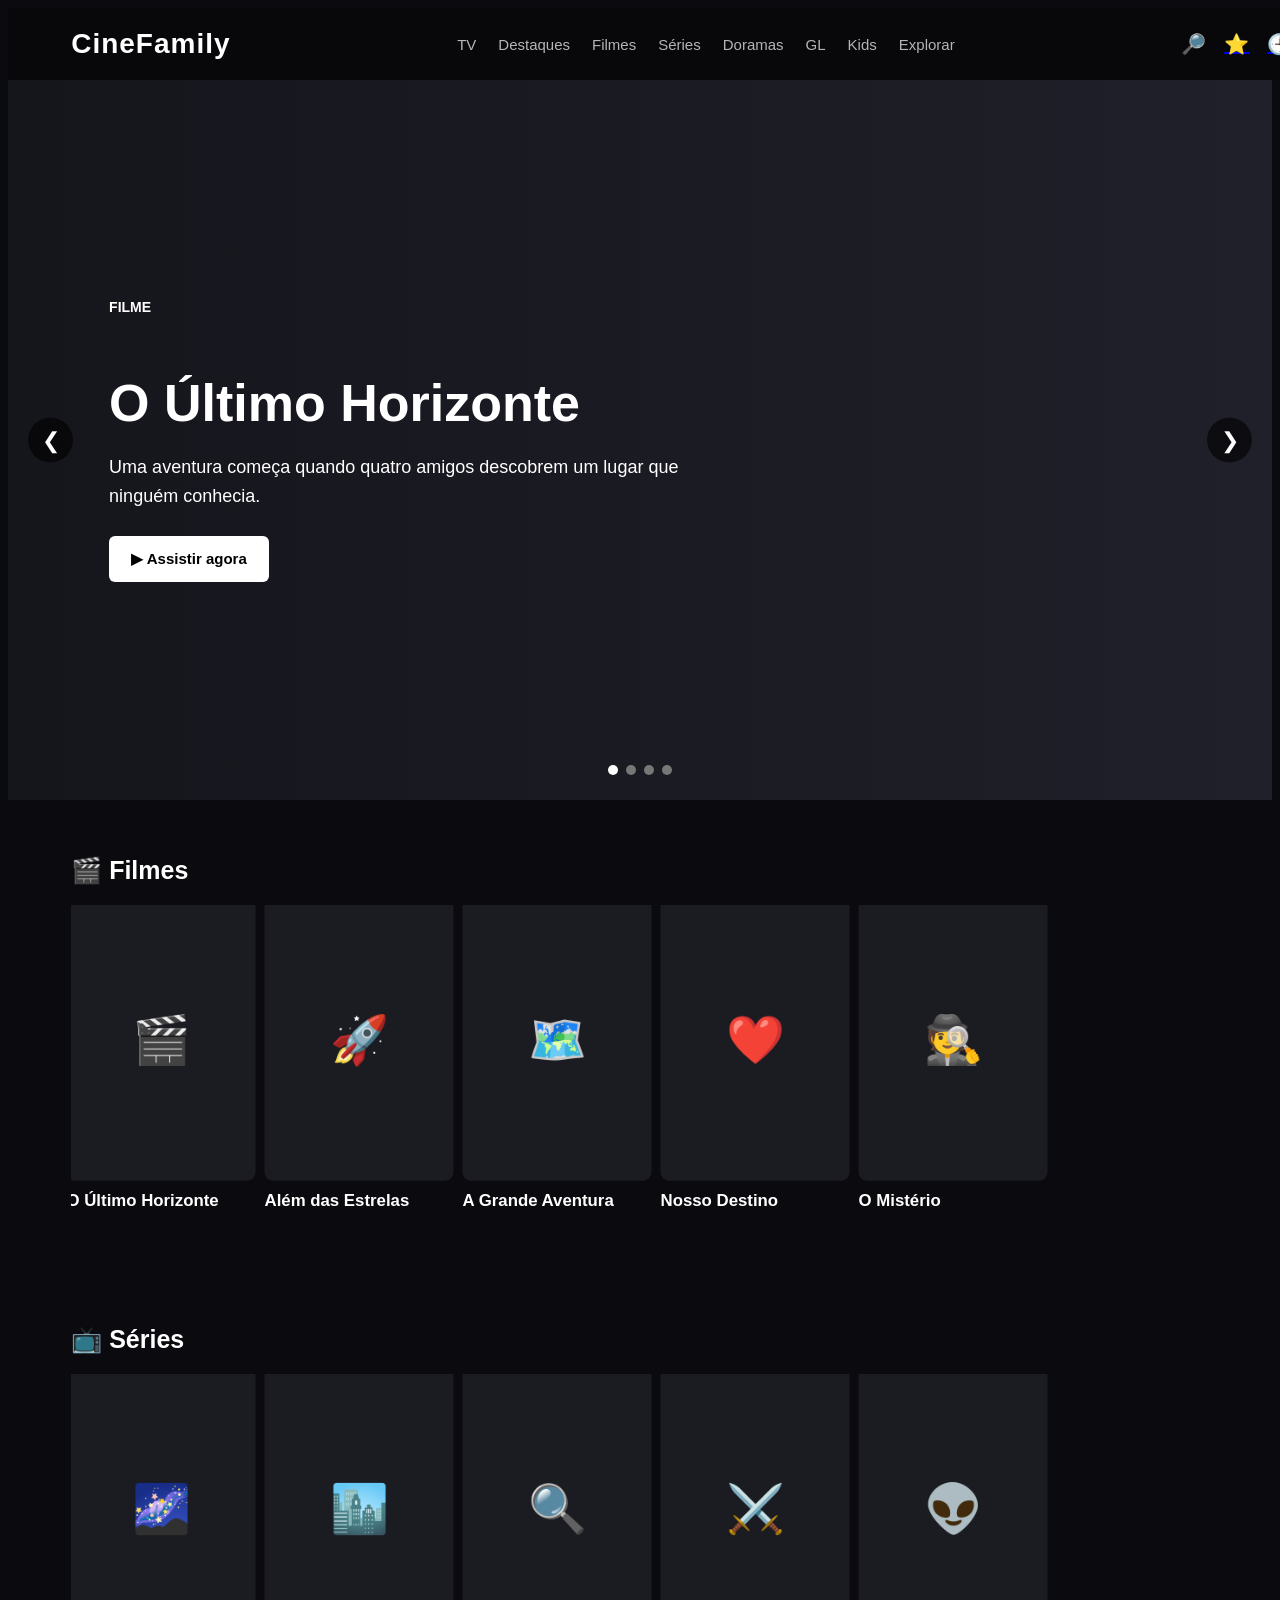
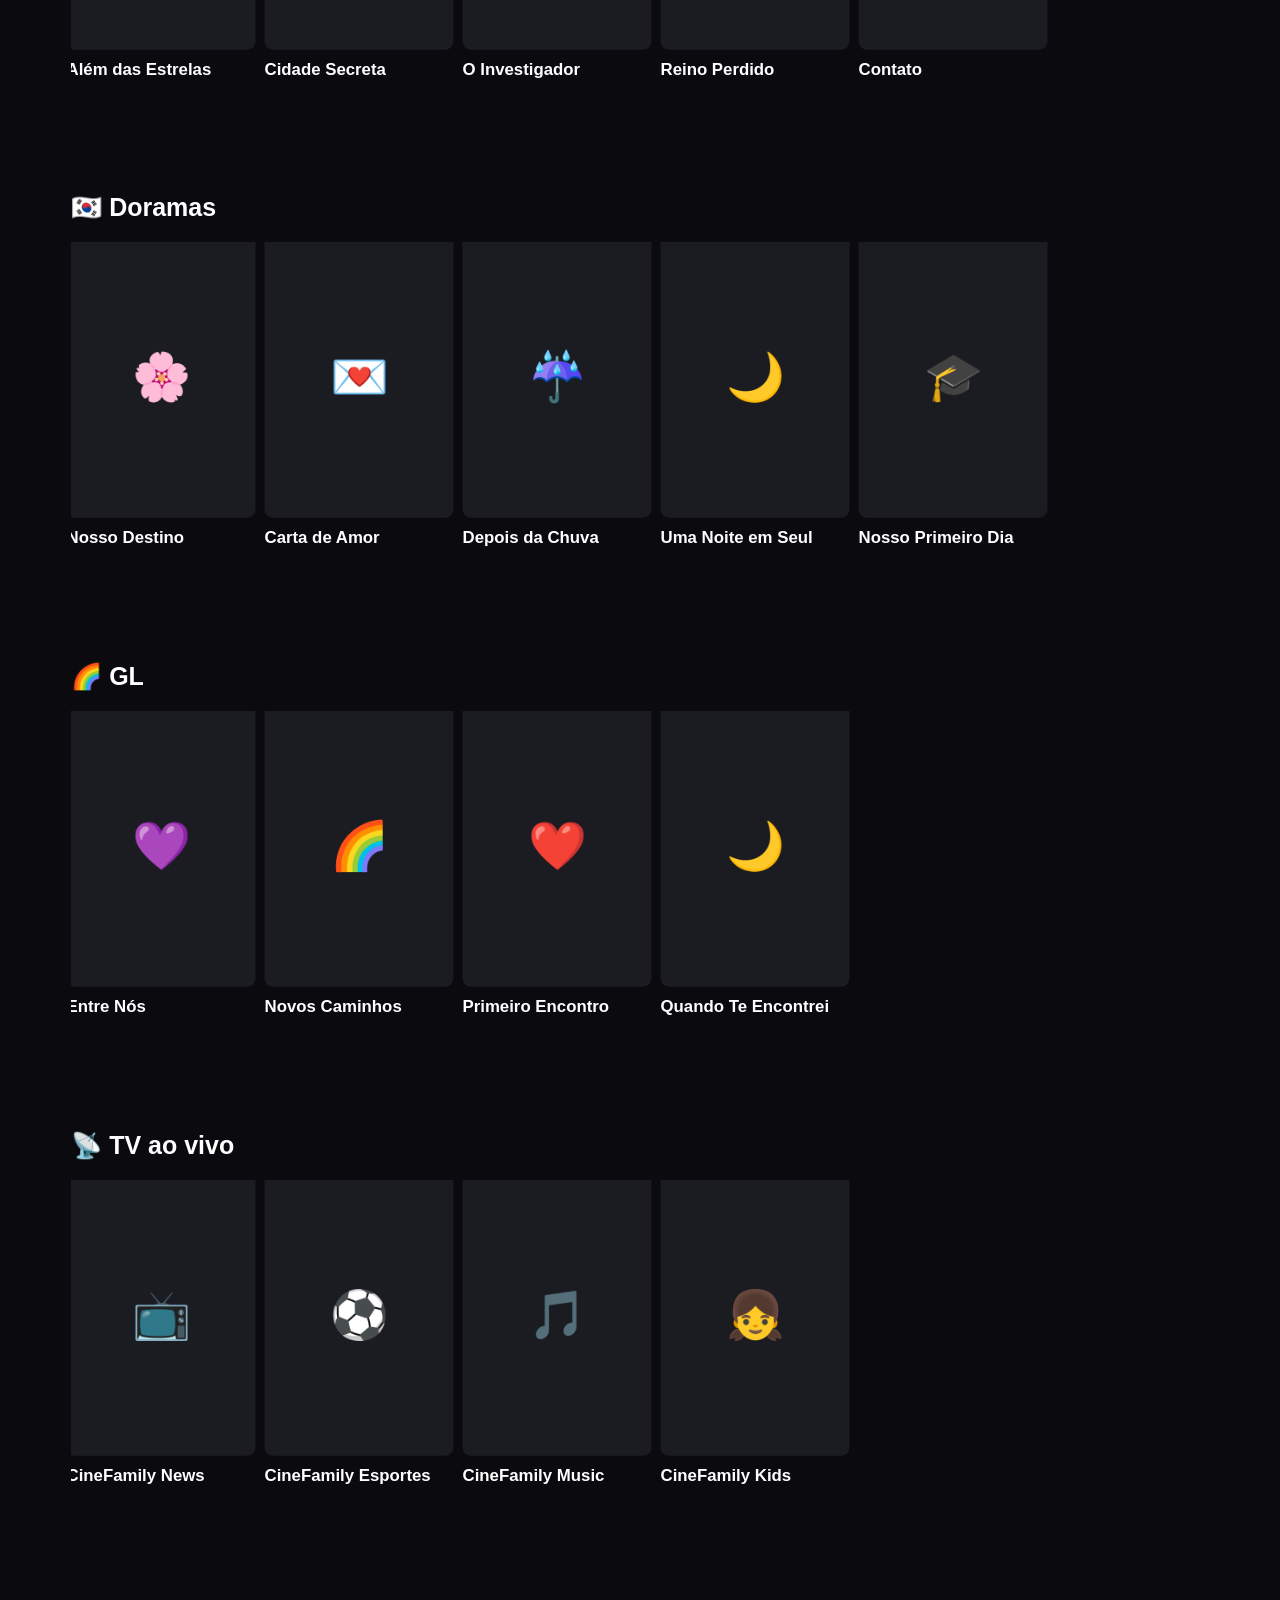
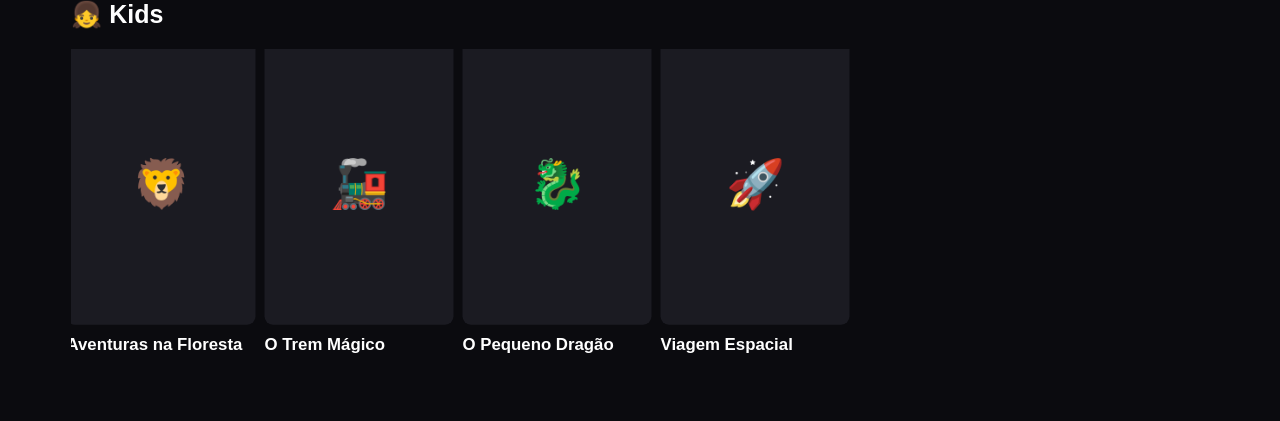
==== index.html @ 8b3c332b "Update index.html" ====
<!DOCTYPE html>
<html lang="pt-BR">

<head>
    <meta charset="UTF-8">
    <meta name="viewport" content="width=device-width, initial-scale=1.0">

    <title>CineFamily</title>

    <link rel="stylesheet" href="style.css">
</head>

<body>

    <!-- TOPO -->
    <header>

        <div class="logo">
            CineFamily
        </div>

        <nav>
            <a href="#">TV</a>
            <a href="#">Destaques</a>
            <a href="#">Filmes</a>
            <a href="#">Séries</a>
            <a href="#">Doramas</a>
            <a href="#">GL</a>
            <a href="#">Kids</a>
            <a href="#">Explorar</a>
        </nav>

       <div class="acoes">
    <span>🔎</span>

    <a href="favoritos.html" title="Meus favoritos">
        ⭐
    </a>

    <a href="historico.html" title="Meu histórico">
        🕘
    </a>

    <span>👤</span>
</div>

    </header>


    <!-- CARROSSEL -->
    <main>

        <section class="carrossel">

            <div class="slide ativo">
                <div class="conteudo-slide">
                    <span class="categoria">FILME</span>

                    <h1>O Último Horizonte</h1>

                    <p>
                        Uma aventura começa quando quatro amigos
                        descobrem um lugar que ninguém conhecia.
                    </p>

                    <button>▶ Assistir agora</button>
                </div>
            </div>


            <div class="slide">
                <div class="conteudo-slide">
                    <span class="categoria">SÉRIE</span>

                    <h1>Além das Estrelas</h1>

                    <p>
                        Uma equipe embarca em uma missão que pode
                        mudar o futuro da humanidade.
                    </p>

                    <button>▶ Assistir agora</button>
                </div>
            </div>


            <div class="slide">
                <div class="conteudo-slide">
                    <span class="categoria">DORAMA</span>

                    <h1>Nosso Destino</h1>

                    <p>
                        Duas pessoas descobrem que suas histórias
                        podem estar ligadas de uma forma inesperada.
                    </p>

                    <button>▶ Assistir agora</button>
                </div>
            </div>


            <div class="slide">
                <div class="conteudo-slide">
                    <span class="categoria">GL</span>

                    <h1>Entre Nós</h1>

                    <p>
                        Uma história sobre encontros, escolhas
                        e sentimentos inesperados.
                    </p>

                    <button>▶ Assistir agora</button>
                </div>
            </div>


            <!-- BOTÕES DO CARROSSEL -->

            <button class="anterior" onclick="slideAnterior()">❮</button>

            <button class="proximo" onclick="proximoSlide()">❯</button>


            <!-- INDICADORES -->

            <div class="indicadores">

                <span class="indicador ativo" onclick="irParaSlide(0)"></span>

                <span class="indicador" onclick="irParaSlide(1)"></span>

                <span class="indicador" onclick="irParaSlide(2)"></span>

                <span class="indicador" onclick="irParaSlide(3)"></span>

            </div>

        </section>


        <!-- FILMES -->

        <section class="categoria-secao">

            <h2>🎬 Filmes</h2>

            <div class="cards">

                <div class="card">
                    <div class="imagem-card">🎬</div>
                    <h3>O Último Horizonte</h3>
                </div>

                <div class="card">
                    <div class="imagem-card">🚀</div>
                    <h3>Além das Estrelas</h3>
                </div>

                <div class="card">
                    <div class="imagem-card">🗺️</div>
                    <h3>A Grande Aventura</h3>
                </div>

                <div class="card">
                    <div class="imagem-card">❤️</div>
                    <h3>Nosso Destino</h3>
                </div>

                <div class="card">
                    <div class="imagem-card">🕵️</div>
                    <h3>O Mistério</h3>
                </div>

            </div>

        </section>


        <!-- SÉRIES -->

        <section class="categoria-secao">

            <h2>📺 Séries</h2>

            <div class="cards">

                <div class="card">
                    <div class="imagem-card">🌌</div>
                    <h3>Além das Estrelas</h3>
                </div>

                <div class="card">
                    <div class="imagem-card">🏙️</div>
                    <h3>Cidade Secreta</h3>
                </div>

                <div class="card">
                    <div class="imagem-card">🔍</div>
                    <h3>O Investigador</h3>
                </div>

                <div class="card">
                    <div class="imagem-card">⚔️</div>
                    <h3>Reino Perdido</h3>
                </div>

                <div class="card">
                    <div class="imagem-card">👽</div>
                    <h3>Contato</h3>
                </div>

            </div>

        </section>


        <!-- DORAMAS -->

        <section class="categoria-secao">

            <h2>🇰🇷 Doramas</h2>

            <div class="cards">

                <div class="card">
                    <div class="imagem-card">🌸</div>
                    <h3>Nosso Destino</h3>
                </div>

                <div class="card">
                    <div class="imagem-card">💌</div>
                    <h3>Carta de Amor</h3>
                </div>

                <div class="card">
                    <div class="imagem-card">☔</div>
                    <h3>Depois da Chuva</h3>
                </div>

                <div class="card">
                    <div class="imagem-card">🌙</div>
                    <h3>Uma Noite em Seul</h3>
                </div>

                <div class="card">
                    <div class="imagem-card">🎓</div>
                    <h3>Nosso Primeiro Dia</h3>
                </div>

            </div>

        </section>


        <!-- GL -->

        <section class="categoria-secao">

            <h2>🌈 GL</h2>

            <div class="cards">

                <div class="card">
                    <div class="imagem-card">💜</div>
                    <h3>Entre Nós</h3>
                </div>

                <div class="card">
                    <div class="imagem-card">🌈</div>
                    <h3>Novos Caminhos</h3>
                </div>

                <div class="card">
                    <div class="imagem-card">❤️</div>
                    <h3>Primeiro Encontro</h3>
                </div>

                <div class="card">
                    <div class="imagem-card">🌙</div>
                    <h3>Quando Te Encontrei</h3>
                </div>

            </div>

        </section>


        <!-- TV -->

        <section class="categoria-secao">

            <h2>📡 TV ao vivo</h2>

            <div class="cards">

                <div class="card tv">
                    <div class="imagem-card">📺</div>
                    <h3>CineFamily News</h3>
                </div>

                <div class="card tv">
                    <div class="imagem-card">⚽</div>
                    <h3>CineFamily Esportes</h3>
                </div>

                <div class="card tv">
                    <div class="imagem-card">🎵</div>
                    <h3>CineFamily Music</h3>
                </div>

                <div class="card tv">
                    <div class="imagem-card">👧</div>
                    <h3>CineFamily Kids</h3>
                </div>

            </div>

        </section>


        <!-- KIDS -->

        <section class="categoria-secao">

            <h2>👧 Kids</h2>

            <div class="cards">

                <div class="card">
                    <div class="imagem-card">🦁</div>
                    <h3>Aventuras na Floresta</h3>
                </div>

                <div class="card">
                    <div class="imagem-card">🚂</div>
                    <h3>O Trem Mágico</h3>
                </div>

                <div class="card">
                    <div class="imagem-card">🐉</div>
                    <h3>O Pequeno Dragão</h3>
                </div>

                <div class="card">
                    <div class="imagem-card">🚀</div>
                    <h3>Viagem Espacial</h3>
                </div>

            </div>

        </section>

    </main>


    <!-- JAVASCRIPT -->

    <script src="script.js"></script>

</body>

</html>
---- style.css ----
{
box-sizing: border-box;
margin: 0;
padding: 0;
}

body {
background: #0b0b0f;
color: white;
font-family: Arial, sans-serif;
}

/* =========================
TOPO
========================= */

header {
width: 100%;
padding: 20px 5%;
display: flex;
align-items: center;
justify-content: space-between;
background: #08080b;
position: sticky;
top: 0;
z-index: 100;
}

.logo {
font-size: 28px;
font-weight: bold;
letter-spacing: 1px;
}

nav {
display: flex;
gap: 22px;
}

nav a {
color: white;
text-decoration: none;
font-size: 15px;
}

nav a {
opacity: 0.7;
}

.acoes {
display: flex;
gap: 18px;
font-size: 20px;
}

/* =========================
CARROSSEL
========================= */

.carrossel {
position: relative;
min-height: 520px;
overflow: hidden;
}

.slide {
display: none;
min-height: 520px;
padding: 100px 8%;
align-items: center;
background: linear-gradient(90deg, #15151c, #20202a);
}

.slide.ativo {
display: flex;
}

.conteudo-slide {
max-width: 600px;
}

.categoria {
display: inline-block;
font-size: 14px;
font-weight: bold;
margin-bottom: 15px;
}

.conteudo-slide h1 {
font-size: 52px;
margin-bottom: 20px;
}

.conteudo-slide p {
font-size: 18px;
line-height: 1.6;
margin-bottom: 25px;
}

button {
border: none;
cursor: pointer;
}

.conteudo-slide button,
.assistir {
padding: 14px 22px;
border-radius: 6px;
background: white;
color: black;
font-weight: bold;
font-size: 15px;
}

.anterior,
.proximo {
position: absolute;
top: 50%;
transform: translateY(-50%);
background: rgba(0,0,0,.6);
color: white;
width: 45px;
height: 45px;
border-radius: 50%;
font-size: 22px;
z-index: 5;
}

.anterior {
left: 20px;
}

.proximo {
right: 20px;
}

.indicadores {
position: absolute;
bottom: 25px;
left: 50%;
transform: translateX(-50%);
display: flex;
gap: 8px;
}

.indicador {
width: 10px;
height: 10px;
border-radius: 50%;
background: #777;
cursor: pointer;
}

.indicador.ativo {
background: white;
}

/* =========================
CATEGORIAS
========================= */

.categoria-secao {
padding: 35px 5%;
}

.categoria-secao h2 {
margin-bottom: 20px;
font-size: 25px;
}

.cards {
display: flex;
gap: 18px;
overflow-x: auto;
padding-bottom: 15px;
}

.card {
min-width: 180px;
width: 180px;
cursor: pointer;
transition: transform .2s;
}

.card {
transform: scale(1.05);
}

.imagem-card {
width: 100%;
height: 270px;
border-radius: 8px;
overflow: hidden;
background: #1b1b22;
display: flex;
align-items: center;
justify-content: center;
font-size: 45px;
}

.imagem-card img {
width: 100%;
height: 100%;
object-fit: cover;
}

.card h3 {
margin-top: 10px;
font-size: 16px;
}

.card p {
margin-top: 6px;
color: #ccc;
}

/* =========================
TELA DE DETALHES
========================= */

#cinefamily-modal {
position: fixed;
inset: 0;
background: rgba(0,0,0,.85);
z-index: 9999;
display: flex;
align-items: center;
justify-content: center;
padding: 30px;
}

.detalhes-filme {
position: relative;
width: 90%;
max-width: 950px;
max-height: 90vh;
overflow-y: auto;
background: #17171d;
border-radius: 14px;
padding: 35px;
}

.fechar-detalhes {
position: absolute;
right: 20px;
top: 15px;
width: 40px;
height: 40px;
border-radius: 50%;
background: #292930;
color: white;
font-size: 20px;
}

.detalhes-conteudo {
display: flex;
gap: 35px;
align-items: flex-start;
}

.detalhes-poster {
width: 260px;
min-width: 260px;
}

.detalhes-poster img {
width: 100%;
border-radius: 10px;
}

.detalhes-info {
padding-top: 20px;
}

.detalhes-info h1 {
font-size: 38px;
margin: 12px 0;
}

.nota,
.data {
margin: 10px 0;
color: #ddd;
}

.sinopse {
margin-top: 25px;
color: #ccc;
line-height: 1.7;
font-size: 16px;
}

.botoes-detalhes {
display: flex;
gap: 15px;
margin-top: 30px;
}

.favorito {
padding: 14px 22px;
border-radius: 6px;
background: #292930;
color: white;
font-weight: bold;
}

/* =========================
CELULAR
========================= */

@media (max-width: 800px) {

header {
    flex-wrap: wrap;
    gap: 15px;
}

nav {
    order: 3;
    width: 100%;
    overflow-x: auto;
    padding-bottom: 5px;
}

.carrossel,
.slide {
    min-height: 430px;
}

.conteudo-slide h1 {
    font-size: 36px;
}

.detalhes-conteudo {
    flex-direction: column;
}

.detalhes-poster {
    width: 200px;
    min-width: 200px;
}

.detalhes-info h1 {
    font-size: 28px;
}

}
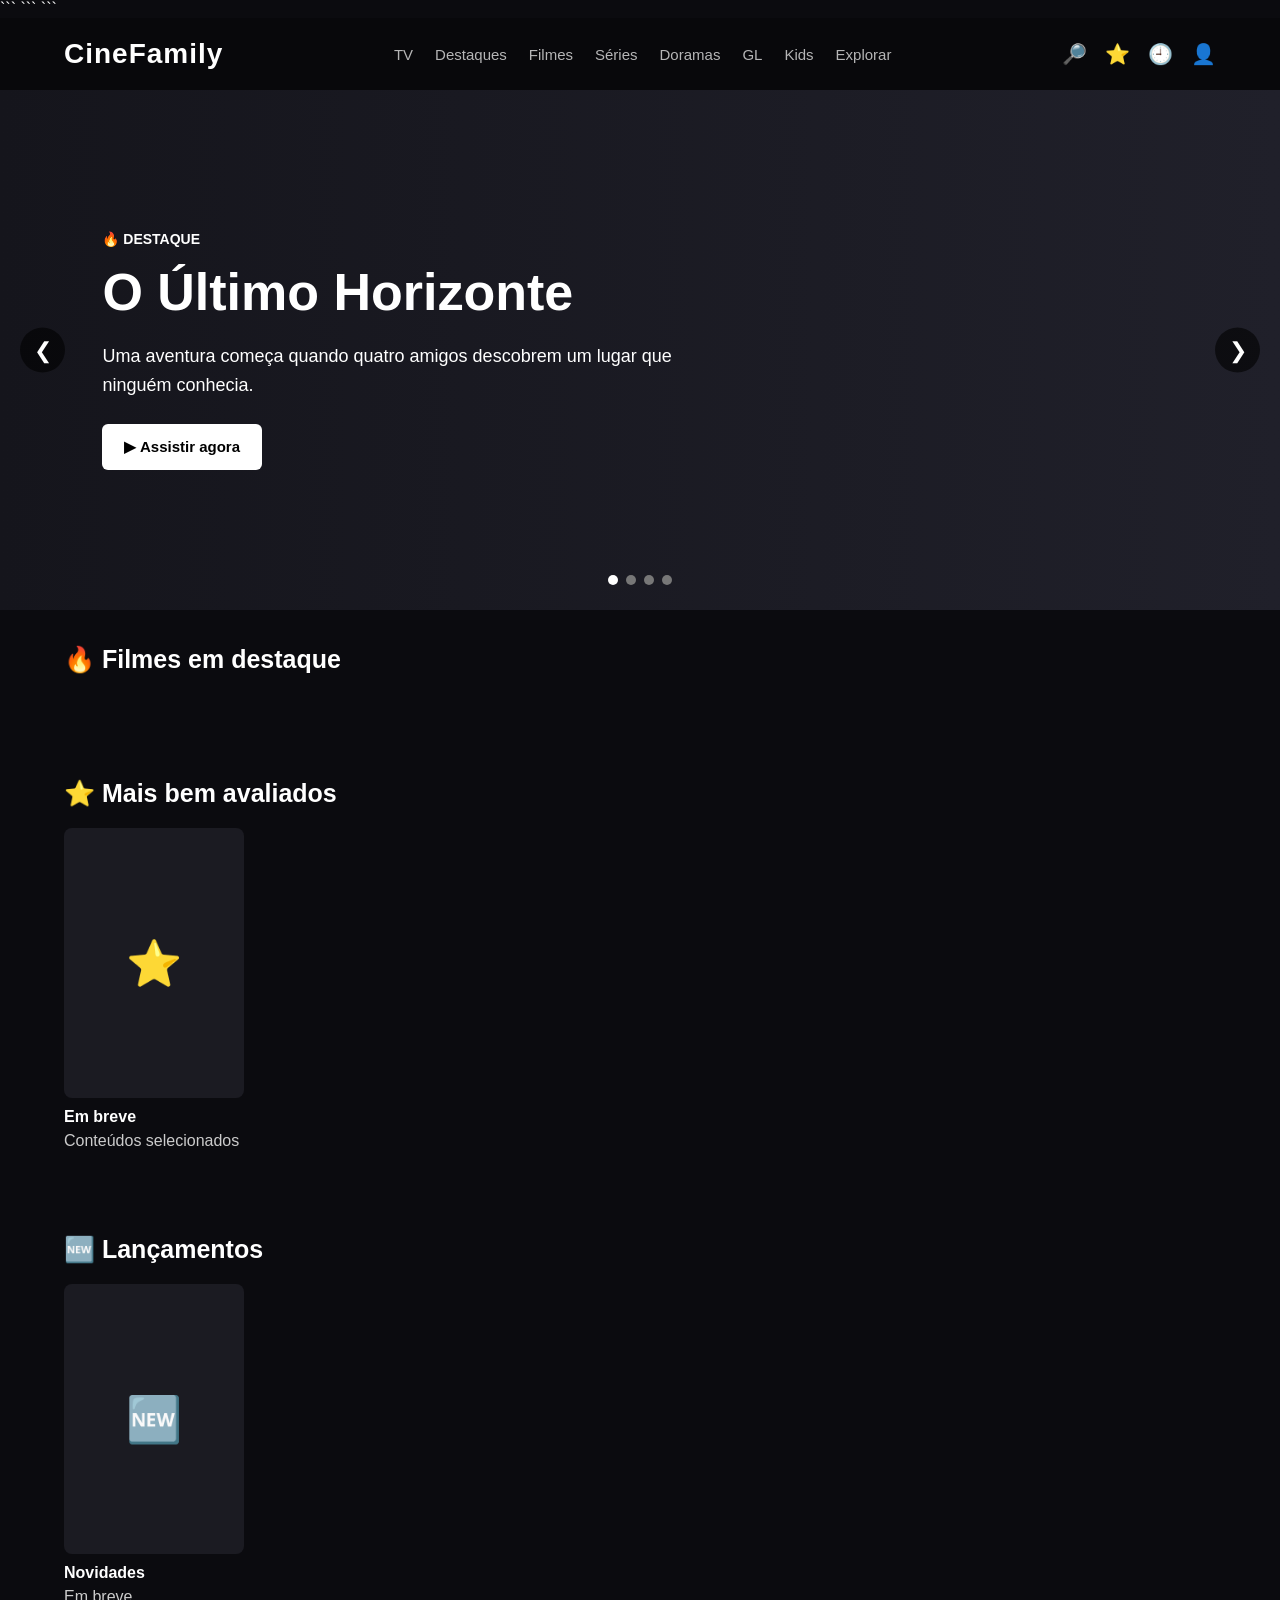
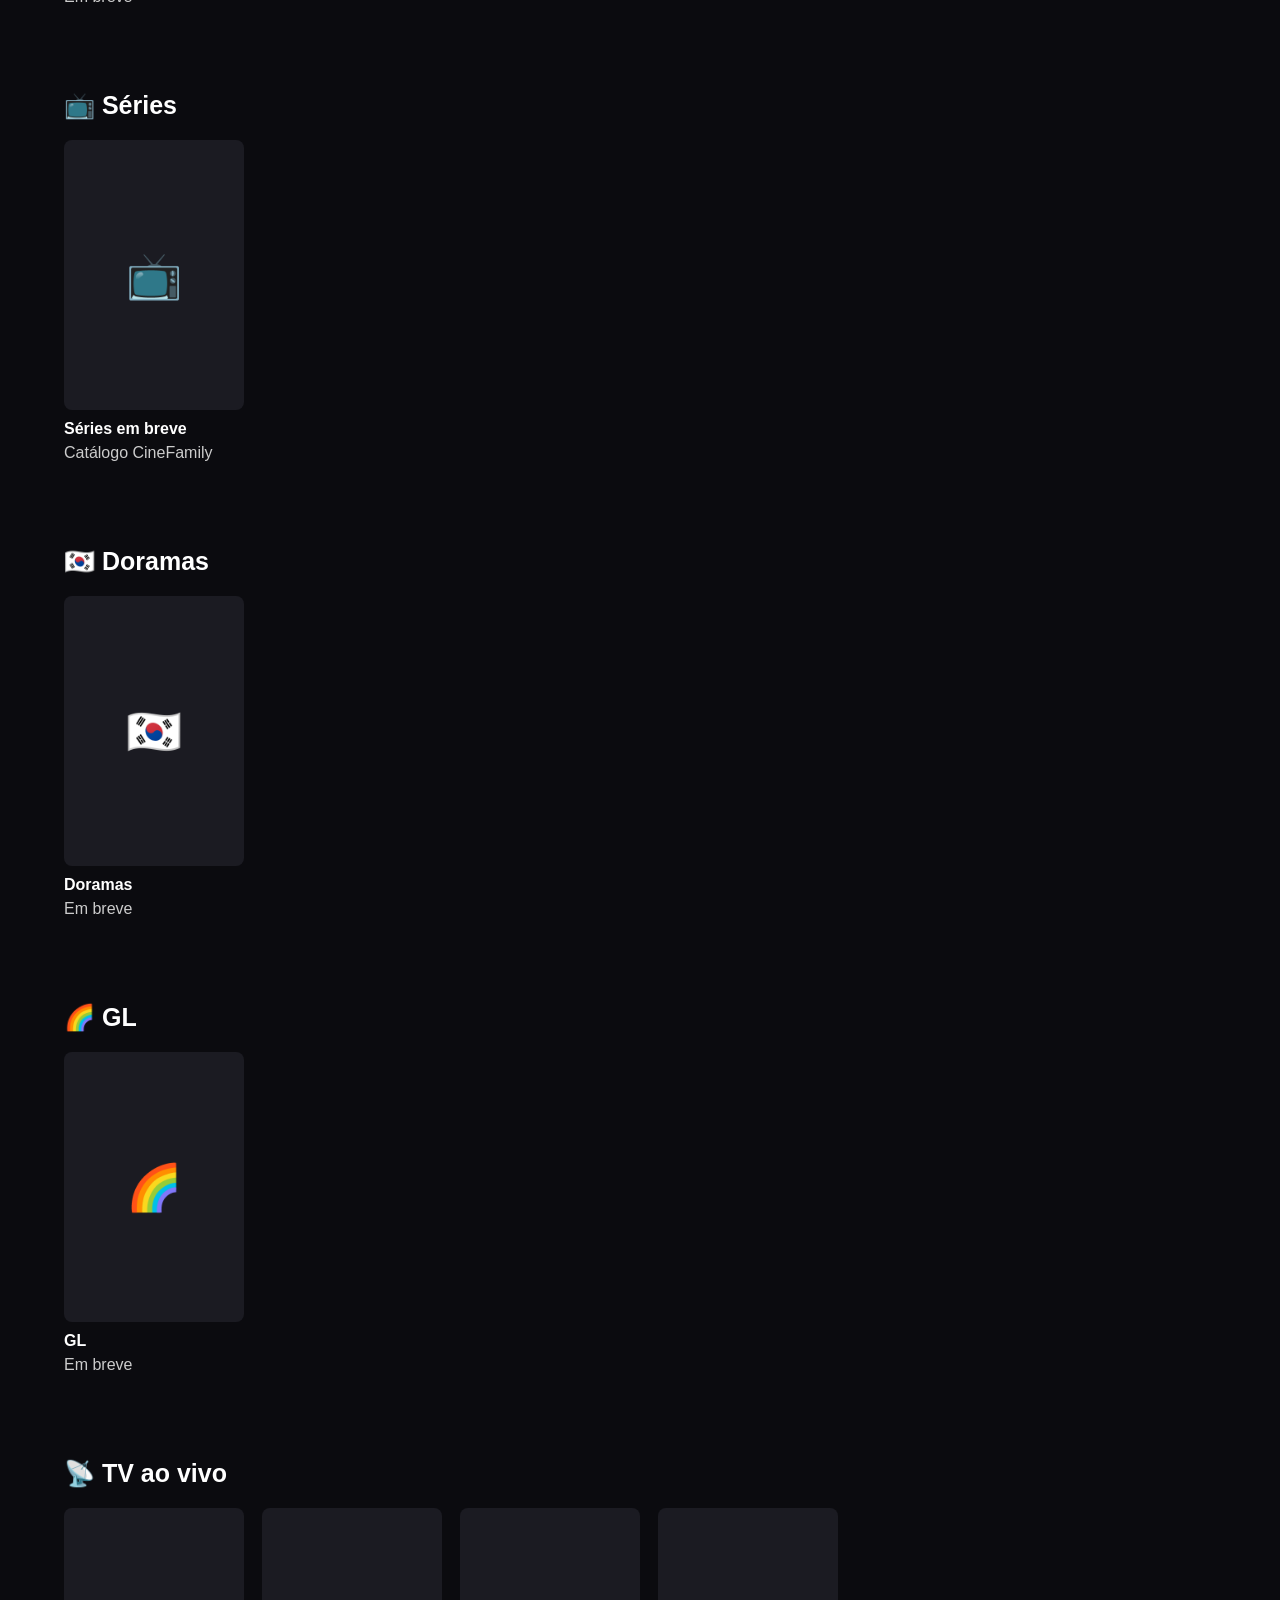
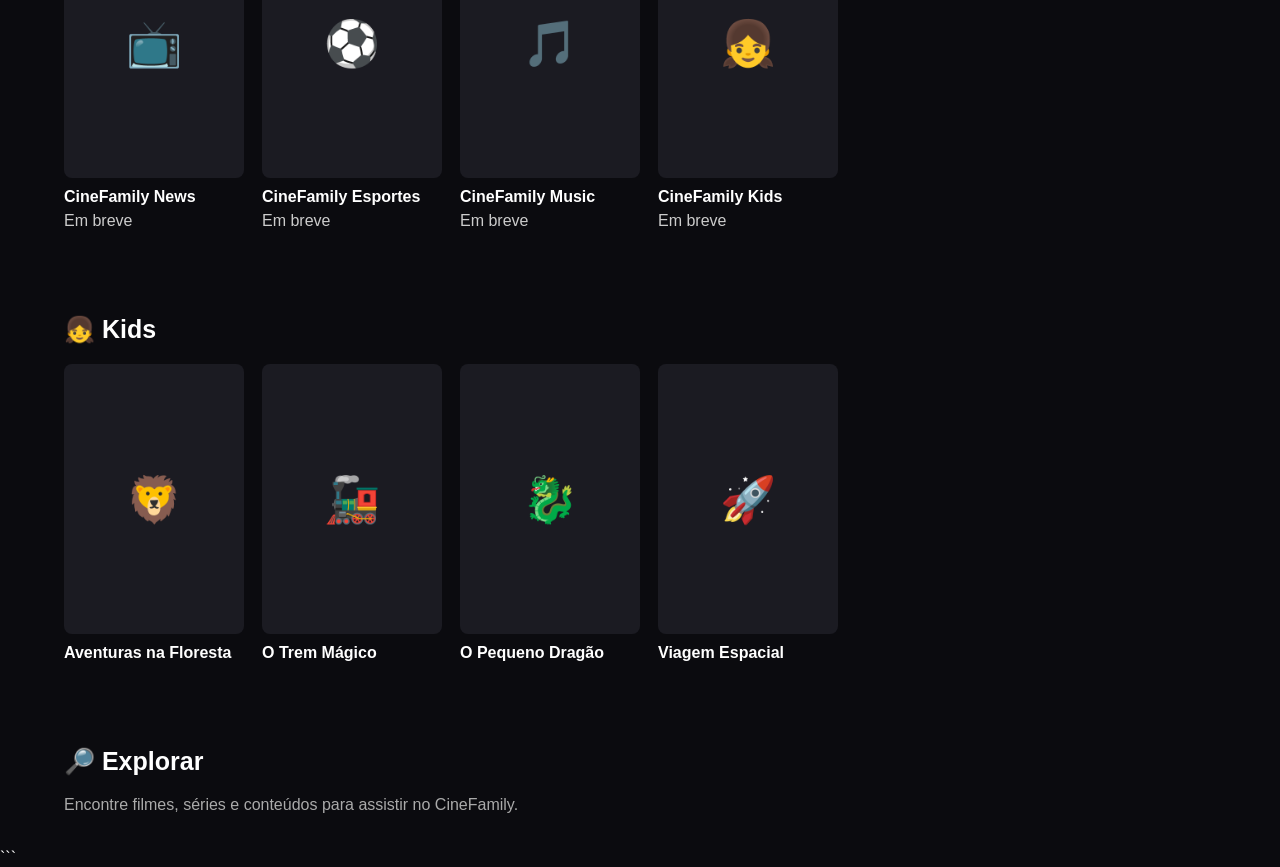
==== commit 79e99993: "Update index.html" ====
--- a/index.html
+++ b/index.html
@@ -1,363 +1,624 @@
 <!DOCTYPE html>
+
 <html lang="pt-BR">
 
 <head>
     <meta charset="UTF-8">
     <meta name="viewport" content="width=device-width, initial-scale=1.0">
 
-    <title>CineFamily</title>
-
-    <link rel="stylesheet" href="style.css">
+```
+<title>CineFamily</title>
+
+<link rel="stylesheet" href="style.css">
+```
+
 </head>
 
 <body>
 
-    <!-- TOPO -->
-    <header>
-
-        <div class="logo">
-            CineFamily
-        </div>
-
-        <nav>
-            <a href="#">TV</a>
-            <a href="#">Destaques</a>
-            <a href="#">Filmes</a>
-            <a href="#">Séries</a>
-            <a href="#">Doramas</a>
-            <a href="#">GL</a>
-            <a href="#">Kids</a>
-            <a href="#">Explorar</a>
-        </nav>
-
-       <div class="acoes">
-    <span>🔎</span>
-
-    <a href="favoritos.html" title="Meus favoritos">
-        ⭐
-    </a>
-
-    <a href="historico.html" title="Meu histórico">
-        🕘
-    </a>
-
-    <span>👤</span>
-</div>
-
-    </header>
-
-
-    <!-- CARROSSEL -->
-    <main>
-
-        <section class="carrossel">
-
-            <div class="slide ativo">
-                <div class="conteudo-slide">
-                    <span class="categoria">FILME</span>
-
-                    <h1>O Último Horizonte</h1>
-
-                    <p>
-                        Uma aventura começa quando quatro amigos
-                        descobrem um lugar que ninguém conhecia.
-                    </p>
-
-                    <button>▶ Assistir agora</button>
-                </div>
-            </div>
-
-
-            <div class="slide">
-                <div class="conteudo-slide">
-                    <span class="categoria">SÉRIE</span>
-
-                    <h1>Além das Estrelas</h1>
-
-                    <p>
-                        Uma equipe embarca em uma missão que pode
-                        mudar o futuro da humanidade.
-                    </p>
-
-                    <button>▶ Assistir agora</button>
-                </div>
-            </div>
-
-
-            <div class="slide">
-                <div class="conteudo-slide">
-                    <span class="categoria">DORAMA</span>
-
-                    <h1>Nosso Destino</h1>
-
-                    <p>
-                        Duas pessoas descobrem que suas histórias
-                        podem estar ligadas de uma forma inesperada.
-                    </p>
-
-                    <button>▶ Assistir agora</button>
-                </div>
-            </div>
-
-
-            <div class="slide">
-                <div class="conteudo-slide">
-                    <span class="categoria">GL</span>
-
-                    <h1>Entre Nós</h1>
-
-                    <p>
-                        Uma história sobre encontros, escolhas
-                        e sentimentos inesperados.
-                    </p>
-
-                    <button>▶ Assistir agora</button>
-                </div>
-            </div>
-
-
-            <!-- BOTÕES DO CARROSSEL -->
-
-            <button class="anterior" onclick="slideAnterior()">❮</button>
-
-            <button class="proximo" onclick="proximoSlide()">❯</button>
-
-
-            <!-- INDICADORES -->
-
-            <div class="indicadores">
-
-                <span class="indicador ativo" onclick="irParaSlide(0)"></span>
-
-                <span class="indicador" onclick="irParaSlide(1)"></span>
-
-                <span class="indicador" onclick="irParaSlide(2)"></span>
-
-                <span class="indicador" onclick="irParaSlide(3)"></span>
-
-            </div>
-
-        </section>
-
-
-        <!-- FILMES -->
-
-        <section class="categoria-secao">
-
-            <h2>🎬 Filmes</h2>
-
-            <div class="cards">
-
-                <div class="card">
-                    <div class="imagem-card">🎬</div>
-                    <h3>O Último Horizonte</h3>
-                </div>
-
-                <div class="card">
-                    <div class="imagem-card">🚀</div>
-                    <h3>Além das Estrelas</h3>
-                </div>
-
-                <div class="card">
-                    <div class="imagem-card">🗺️</div>
-                    <h3>A Grande Aventura</h3>
-                </div>
-
-                <div class="card">
-                    <div class="imagem-card">❤️</div>
-                    <h3>Nosso Destino</h3>
-                </div>
-
-                <div class="card">
-                    <div class="imagem-card">🕵️</div>
-                    <h3>O Mistério</h3>
-                </div>
-
-            </div>
-
-        </section>
-
-
-        <!-- SÉRIES -->
-
-        <section class="categoria-secao">
-
-            <h2>📺 Séries</h2>
-
-            <div class="cards">
-
-                <div class="card">
-                    <div class="imagem-card">🌌</div>
-                    <h3>Além das Estrelas</h3>
-                </div>
-
-                <div class="card">
-                    <div class="imagem-card">🏙️</div>
-                    <h3>Cidade Secreta</h3>
-                </div>
-
-                <div class="card">
-                    <div class="imagem-card">🔍</div>
-                    <h3>O Investigador</h3>
-                </div>
-
-                <div class="card">
-                    <div class="imagem-card">⚔️</div>
-                    <h3>Reino Perdido</h3>
-                </div>
-
-                <div class="card">
-                    <div class="imagem-card">👽</div>
-                    <h3>Contato</h3>
-                </div>
-
-            </div>
-
-        </section>
-
-
-        <!-- DORAMAS -->
-
-        <section class="categoria-secao">
-
-            <h2>🇰🇷 Doramas</h2>
-
-            <div class="cards">
-
-                <div class="card">
-                    <div class="imagem-card">🌸</div>
-                    <h3>Nosso Destino</h3>
-                </div>
-
-                <div class="card">
-                    <div class="imagem-card">💌</div>
-                    <h3>Carta de Amor</h3>
-                </div>
-
-                <div class="card">
-                    <div class="imagem-card">☔</div>
-                    <h3>Depois da Chuva</h3>
-                </div>
-
-                <div class="card">
-                    <div class="imagem-card">🌙</div>
-                    <h3>Uma Noite em Seul</h3>
-                </div>
-
-                <div class="card">
-                    <div class="imagem-card">🎓</div>
-                    <h3>Nosso Primeiro Dia</h3>
-                </div>
-
-            </div>
-
-        </section>
-
-
-        <!-- GL -->
-
-        <section class="categoria-secao">
-
-            <h2>🌈 GL</h2>
-
-            <div class="cards">
-
-                <div class="card">
-                    <div class="imagem-card">💜</div>
-                    <h3>Entre Nós</h3>
-                </div>
-
-                <div class="card">
-                    <div class="imagem-card">🌈</div>
-                    <h3>Novos Caminhos</h3>
-                </div>
-
-                <div class="card">
-                    <div class="imagem-card">❤️</div>
-                    <h3>Primeiro Encontro</h3>
-                </div>
-
-                <div class="card">
-                    <div class="imagem-card">🌙</div>
-                    <h3>Quando Te Encontrei</h3>
-                </div>
-
-            </div>
-
-        </section>
-
-
-        <!-- TV -->
-
-        <section class="categoria-secao">
-
-            <h2>📡 TV ao vivo</h2>
-
-            <div class="cards">
-
-                <div class="card tv">
-                    <div class="imagem-card">📺</div>
-                    <h3>CineFamily News</h3>
-                </div>
-
-                <div class="card tv">
-                    <div class="imagem-card">⚽</div>
-                    <h3>CineFamily Esportes</h3>
-                </div>
-
-                <div class="card tv">
-                    <div class="imagem-card">🎵</div>
-                    <h3>CineFamily Music</h3>
-                </div>
-
-                <div class="card tv">
-                    <div class="imagem-card">👧</div>
-                    <h3>CineFamily Kids</h3>
-                </div>
-
-            </div>
-
-        </section>
-
-
-        <!-- KIDS -->
-
-        <section class="categoria-secao">
-
-            <h2>👧 Kids</h2>
-
-            <div class="cards">
-
-                <div class="card">
-                    <div class="imagem-card">🦁</div>
-                    <h3>Aventuras na Floresta</h3>
-                </div>
-
-                <div class="card">
-                    <div class="imagem-card">🚂</div>
-                    <h3>O Trem Mágico</h3>
-                </div>
-
-                <div class="card">
-                    <div class="imagem-card">🐉</div>
-                    <h3>O Pequeno Dragão</h3>
-                </div>
-
-                <div class="card">
-                    <div class="imagem-card">🚀</div>
-                    <h3>Viagem Espacial</h3>
-                </div>
-
-            </div>
-
-        </section>
-
-    </main>
-
-
-    <!-- JAVASCRIPT -->
-
-    <script src="script.js"></script>
+```
+<!-- =========================
+     TOPO
+========================= -->
+
+<header>
+
+    <div class="logo">
+        CineFamily
+    </div>
+
+    <nav>
+        <a href="#tv">TV</a>
+        <a href="#destaques">Destaques</a>
+        <a href="#filmes">Filmes</a>
+        <a href="#series">Séries</a>
+        <a href="#doramas">Doramas</a>
+        <a href="#gl">GL</a>
+        <a href="#kids">Kids</a>
+        <a href="#explorar">Explorar</a>
+    </nav>
+
+    <div class="acoes">
+
+        <span title="Buscar">
+            🔎
+        </span>
+
+        <a
+            href="favoritos.html"
+            title="Meus favoritos">
+            ⭐
+        </a>
+
+        <a
+            href="historico.html"
+            title="Meu histórico">
+            🕘
+        </a>
+
+        <span title="Perfil">
+            👤
+        </span>
+
+    </div>
+
+</header>
+
+
+<!-- =========================
+     CONTEÚDO PRINCIPAL
+========================= -->
+
+<main>
+
+
+    <!-- =========================
+         CARROSSEL
+    ========================= -->
+
+    <section
+        class="carrossel"
+        id="destaques">
+
+        <div class="slide ativo">
+
+            <div class="conteudo-slide">
+
+                <span class="categoria">
+                    🔥 DESTAQUE
+                </span>
+
+                <h1>
+                    O Último Horizonte
+                </h1>
+
+                <p>
+                    Uma aventura começa quando quatro amigos
+                    descobrem um lugar que ninguém conhecia.
+                </p>
+
+                <button class="assistir">
+                    ▶ Assistir agora
+                </button>
+
+            </div>
+
+        </div>
+
+
+        <div class="slide">
+
+            <div class="conteudo-slide">
+
+                <span class="categoria">
+                    📺 SÉRIE
+                </span>
+
+                <h1>
+                    Além das Estrelas
+                </h1>
+
+                <p>
+                    Uma equipe embarca em uma missão que pode
+                    mudar o futuro da humanidade.
+                </p>
+
+                <button class="assistir">
+                    ▶ Assistir agora
+                </button>
+
+            </div>
+
+        </div>
+
+
+        <div class="slide">
+
+            <div class="conteudo-slide">
+
+                <span class="categoria">
+                    🇰🇷 DORAMA
+                </span>
+
+                <h1>
+                    Nosso Destino
+                </h1>
+
+                <p>
+                    Duas pessoas descobrem que suas histórias
+                    podem estar ligadas de uma forma inesperada.
+                </p>
+
+                <button class="assistir">
+                    ▶ Assistir agora
+                </button>
+
+            </div>
+
+        </div>
+
+
+        <div class="slide">
+
+            <div class="conteudo-slide">
+
+                <span class="categoria">
+                    🌈 GL
+                </span>
+
+                <h1>
+                    Entre Nós
+                </h1>
+
+                <p>
+                    Uma história sobre encontros, escolhas
+                    e sentimentos inesperados.
+                </p>
+
+                <button class="assistir">
+                    ▶ Assistir agora
+                </button>
+
+            </div>
+
+        </div>
+
+
+        <!-- BOTÕES -->
+
+        <button
+            class="anterior"
+            onclick="slideAnterior()">
+            ❮
+        </button>
+
+        <button
+            class="proximo"
+            onclick="proximoSlide()">
+            ❯
+        </button>
+
+
+        <!-- INDICADORES -->
+
+        <div class="indicadores">
+
+            <span
+                class="indicador ativo"
+                onclick="irParaSlide(0)">
+            </span>
+
+            <span
+                class="indicador"
+                onclick="irParaSlide(1)">
+            </span>
+
+            <span
+                class="indicador"
+                onclick="irParaSlide(2)">
+            </span>
+
+            <span
+                class="indicador"
+                onclick="irParaSlide(3)">
+            </span>
+
+        </div>
+
+    </section>
+
+
+
+    <!-- =========================
+         FILMES EM DESTAQUE
+    ========================= -->
+
+    <section
+        class="categoria-secao"
+        id="filmes">
+
+        <h2>
+            🔥 Filmes em destaque
+        </h2>
+
+        <div class="cards">
+
+            <!-- O script.js coloca os filmes do TMDB aqui -->
+
+        </div>
+
+    </section>
+
+
+
+    <!-- =========================
+         MAIS BEM AVALIADOS
+    ========================= -->
+
+    <section
+        class="categoria-secao"
+        id="avaliados">
+
+        <h2>
+            ⭐ Mais bem avaliados
+        </h2>
+
+        <div class="cards">
+
+            <div class="card">
+
+                <div class="imagem-card">
+                    ⭐
+                </div>
+
+                <h3>
+                    Em breve
+                </h3>
+
+                <p>
+                    Conteúdos selecionados
+                </p>
+
+            </div>
+
+        </div>
+
+    </section>
+
+
+
+    <!-- =========================
+         LANÇAMENTOS
+    ========================= -->
+
+    <section
+        class="categoria-secao"
+        id="lancamentos">
+
+        <h2>
+            🆕 Lançamentos
+        </h2>
+
+        <div class="cards">
+
+            <div class="card">
+
+                <div class="imagem-card">
+                    🆕
+                </div>
+
+                <h3>
+                    Novidades
+                </h3>
+
+                <p>
+                    Em breve
+                </p>
+
+            </div>
+
+        </div>
+
+    </section>
+
+
+
+    <!-- =========================
+         SÉRIES
+    ========================= -->
+
+    <section
+        class="categoria-secao"
+        id="series">
+
+        <h2>
+            📺 Séries
+        </h2>
+
+        <div class="cards">
+
+            <div class="card">
+
+                <div class="imagem-card">
+                    📺
+                </div>
+
+                <h3>
+                    Séries em breve
+                </h3>
+
+                <p>
+                    Catálogo CineFamily
+                </p>
+
+            </div>
+
+        </div>
+
+    </section>
+
+
+
+    <!-- =========================
+         DORAMAS
+    ========================= -->
+
+    <section
+        class="categoria-secao"
+        id="doramas">
+
+        <h2>
+            🇰🇷 Doramas
+        </h2>
+
+        <div class="cards">
+
+            <div class="card">
+
+                <div class="imagem-card">
+                    🇰🇷
+                </div>
+
+                <h3>
+                    Doramas
+                </h3>
+
+                <p>
+                    Em breve
+                </p>
+
+            </div>
+
+        </div>
+
+    </section>
+
+
+
+    <!-- =========================
+         GL
+    ========================= -->
+
+    <section
+        class="categoria-secao"
+        id="gl">
+
+        <h2>
+            🌈 GL
+        </h2>
+
+        <div class="cards">
+
+            <div class="card">
+
+                <div class="imagem-card">
+                    🌈
+                </div>
+
+                <h3>
+                    GL
+                </h3>
+
+                <p>
+                    Em breve
+                </p>
+
+            </div>
+
+        </div>
+
+    </section>
+
+
+
+    <!-- =========================
+         TV AO VIVO
+    ========================= -->
+
+    <section
+        class="categoria-secao"
+        id="tv">
+
+        <h2>
+            📡 TV ao vivo
+        </h2>
+
+        <div class="cards">
+
+            <div class="card tv">
+
+                <div class="imagem-card">
+                    📺
+                </div>
+
+                <h3>
+                    CineFamily News
+                </h3>
+
+                <p>
+                    Em breve
+                </p>
+
+            </div>
+
+
+            <div class="card tv">
+
+                <div class="imagem-card">
+                    ⚽
+                </div>
+
+                <h3>
+                    CineFamily Esportes
+                </h3>
+
+                <p>
+                    Em breve
+                </p>
+
+            </div>
+
+
+            <div class="card tv">
+
+                <div class="imagem-card">
+                    🎵
+                </div>
+
+                <h3>
+                    CineFamily Music
+                </h3>
+
+                <p>
+                    Em breve
+                </p>
+
+            </div>
+
+
+            <div class="card tv">
+
+                <div class="imagem-card">
+                    👧
+                </div>
+
+                <h3>
+                    CineFamily Kids
+                </h3>
+
+                <p>
+                    Em breve
+                </p>
+
+            </div>
+
+        </div>
+
+    </section>
+
+
+
+    <!-- =========================
+         KIDS
+    ========================= -->
+
+    <section
+        class="categoria-secao"
+        id="kids">
+
+        <h2>
+            👧 Kids
+        </h2>
+
+        <div class="cards">
+
+            <div class="card">
+
+                <div class="imagem-card">
+                    🦁
+                </div>
+
+                <h3>
+                    Aventuras na Floresta
+                </h3>
+
+            </div>
+
+
+            <div class="card">
+
+                <div class="imagem-card">
+                    🚂
+                </div>
+
+                <h3>
+                    O Trem Mágico
+                </h3>
+
+            </div>
+
+
+            <div class="card">
+
+                <div class="imagem-card">
+                    🐉
+                </div>
+
+                <h3>
+                    O Pequeno Dragão
+                </h3>
+
+            </div>
+
+
+            <div class="card">
+
+                <div class="imagem-card">
+                    🚀
+                </div>
+
+                <h3>
+                    Viagem Espacial
+                </h3>
+
+            </div>
+
+        </div>
+
+    </section>
+
+
+
+    <!-- =========================
+         EXPLORAR
+    ========================= -->
+
+    <section
+        class="categoria-secao"
+        id="explorar">
+
+        <h2>
+            🔎 Explorar
+        </h2>
+
+        <p style="color:#aaa;">
+            Encontre filmes, séries e conteúdos
+            para assistir no CineFamily.
+        </p>
+
+    </section>
+
+
+</main>
+
+
+
+<!-- =========================
+     JAVASCRIPT
+========================= -->
+
+<script src="script.js"></script>
+```
 
 </body>
 
--- a/style.css
+++ b/style.css
@@ -1,8 +1,8 @@
-{
-box-sizing: border-box;
-margin: 0;
-padding: 0;
-}
+* {
+  box-sizing: border-box;
+  margin: 0;
+  padding: 0;
+  }
 
 body {
 background: #0b0b0f;
@@ -41,16 +41,24 @@
 color: white;
 text-decoration: none;
 font-size: 15px;
-}
-
-nav a {
 opacity: 0.7;
+transition: 0.2s ease;
+}
+
+nav a:hover {
+opacity: 1;
 }
 
 .acoes {
 display: flex;
 gap: 18px;
 font-size: 20px;
+align-items: center;
+}
+
+.acoes a {
+color: white;
+text-decoration: none;
 }
 
 /* =========================
@@ -117,7 +125,7 @@
 position: absolute;
 top: 50%;
 transform: translateY(-50%);
-background: rgba(0,0,0,.6);
+background: rgba(0, 0, 0, 0.6);
 color: white;
 width: 45px;
 height: 45px;
@@ -163,6 +171,11 @@
 padding: 35px 5%;
 }
 
+.categoria-secao h1 {
+margin-bottom: 25px;
+font-size: 32px;
+}
+
 .categoria-secao h2 {
 margin-bottom: 20px;
 font-size: 25px;
@@ -174,15 +187,32 @@
 overflow-x: auto;
 padding-bottom: 15px;
 }
+
+.cards::-webkit-scrollbar {
+height: 8px;
+}
+
+.cards::-webkit-scrollbar-track {
+background: #15151c;
+}
+
+.cards::-webkit-scrollbar-thumb {
+background: #444;
+border-radius: 10px;
+}
+
+/* =========================
+CARDS
+========================= */
 
 .card {
 min-width: 180px;
 width: 180px;
 cursor: pointer;
-transition: transform .2s;
-}
-
-.card {
+transition: transform 0.2s ease;
+}
+
+.card:hover {
 transform: scale(1.05);
 }
 
@@ -202,6 +232,7 @@
 width: 100%;
 height: 100%;
 object-fit: cover;
+display: block;
 }
 
 .card h3 {
@@ -215,13 +246,59 @@
 }
 
 /* =========================
+BOTÃO LIMPAR HISTÓRICO
+========================= */
+
+#limpar-historico {
+margin-top: 5px;
+padding: 11px 18px;
+border-radius: 8px;
+background: #202027;
+border: 1px solid #33333d;
+color: #ddd;
+font-weight: bold;
+font-size: 14px;
+transition: 0.2s ease;
+}
+
+#limpar-historico:hover {
+background: #2b2b35;
+color: white;
+}
+
+/* =========================
+BOTÃO REMOVER FAVORITO
+========================= */
+
+.remover-favorito {
+margin-top: 12px;
+width: 100%;
+padding: 10px 14px;
+border-radius: 8px;
+background: #18181e;
+border: 1px solid #30303a;
+color: #aaa;
+font-size: 13px;
+font-weight: 600;
+cursor: pointer;
+transition: all 0.25s ease;
+}
+
+.remover-favorito:hover {
+background: #321d21;
+border-color: #71363d;
+color: #ff7b7b;
+transform: translateY(-2px);
+}
+
+/* =========================
 TELA DE DETALHES
 ========================= */
 
 #cinefamily-modal {
 position: fixed;
 inset: 0;
-background: rgba(0,0,0,.85);
+background: rgba(0, 0, 0, 0.85);
 z-index: 9999;
 display: flex;
 align-items: center;
@@ -302,14 +379,31 @@
 background: #292930;
 color: white;
 font-weight: bold;
-}
-
-/* =========================
-CELULAR
+transition: 0.2s ease;
+}
+
+.favorito:hover {
+background: #3a3a44;
+}
+
+/* =========================
+MENSAGENS
+========================= */
+
+#nenhum-historico,
+#nenhum-favorito {
+color: #aaa;
+margin-top: 20px;
+font-size: 16px;
+}
+
+/* =========================
+RESPONSIVO
 ========================= */
 
 @media (max-width: 800px) {
 
+```
 header {
     flex-wrap: wrap;
     gap: 15px;
@@ -344,4 +438,14 @@
     font-size: 28px;
 }
 
-}
+.card {
+    min-width: 160px;
+    width: 160px;
+}
+
+.imagem-card {
+    height: 240px;
+}
+```
+
+}
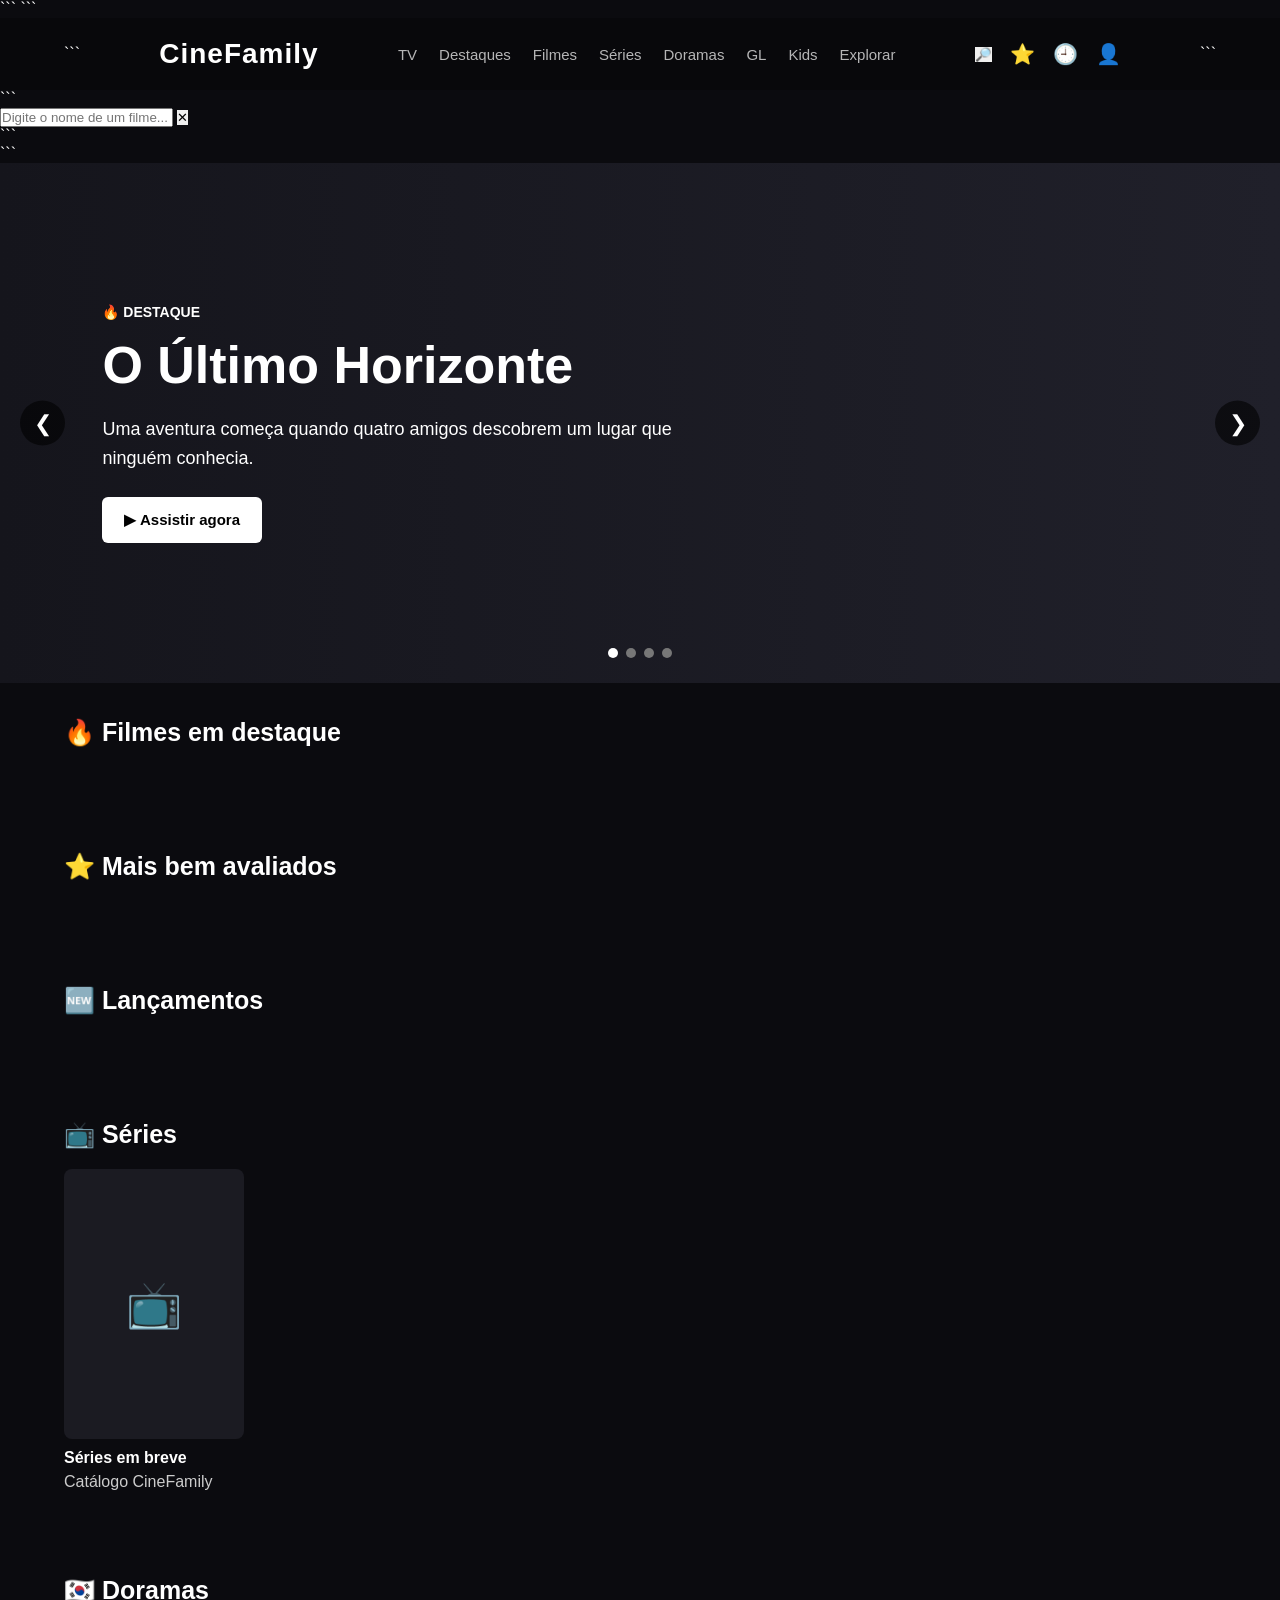
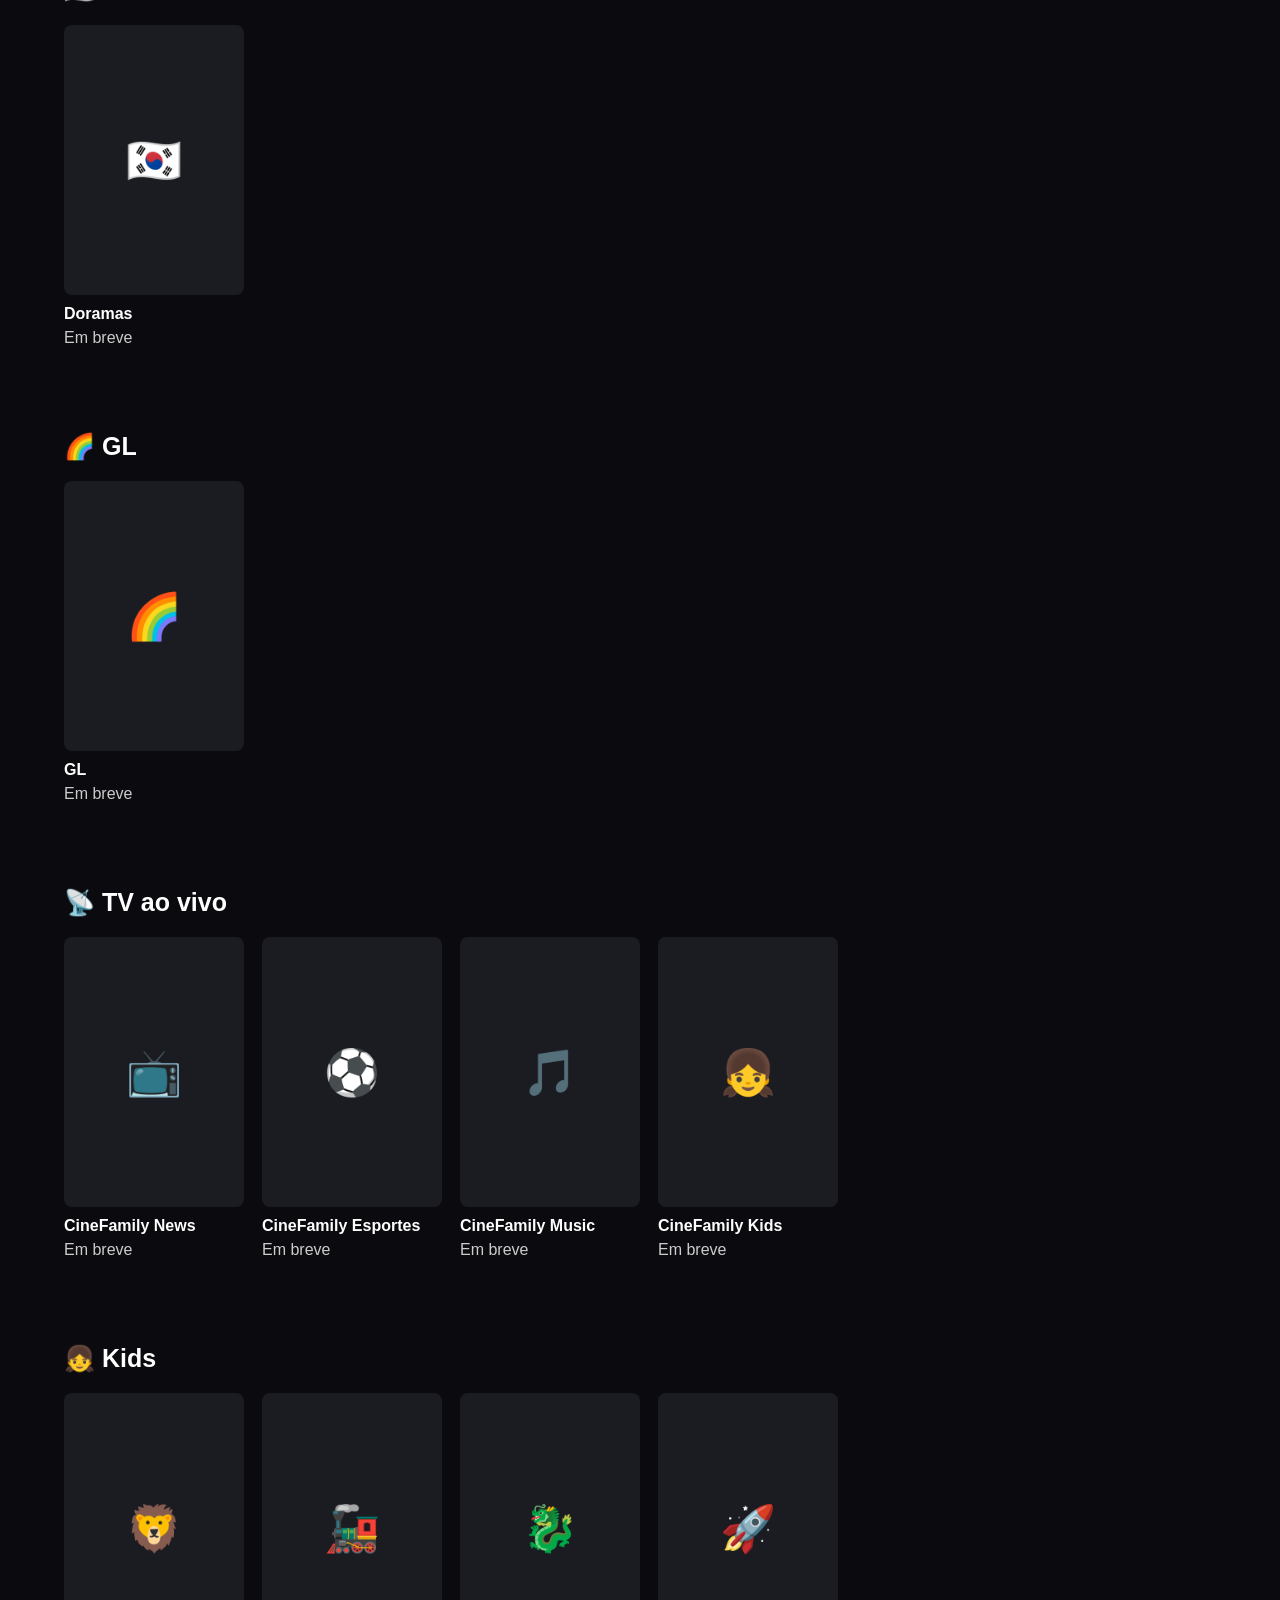
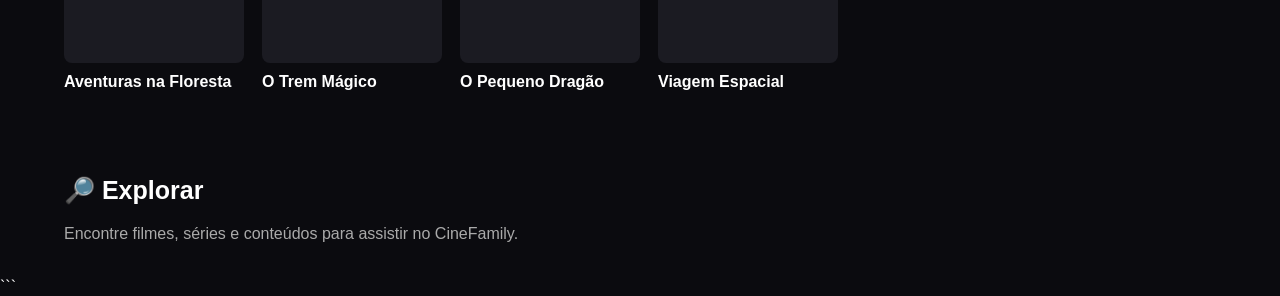
==== commit 7c6c43bd: "Update index.html" ====
--- a/index.html
+++ b/index.html
@@ -16,610 +16,568 @@
 
 <body>
 
-```
-<!-- =========================
-     TOPO
-========================= -->
-
 <header>
 
-    <div class="logo">
-        CineFamily
-    </div>
-
-    <nav>
-        <a href="#tv">TV</a>
-        <a href="#destaques">Destaques</a>
-        <a href="#filmes">Filmes</a>
-        <a href="#series">Séries</a>
-        <a href="#doramas">Doramas</a>
-        <a href="#gl">GL</a>
-        <a href="#kids">Kids</a>
-        <a href="#explorar">Explorar</a>
-    </nav>
-
-    <div class="acoes">
-
-        <span title="Buscar">
-            🔎
+```
+<div class="logo">
+    CineFamily
+</div>
+
+<nav>
+    <a href="#tv">TV</a>
+    <a href="#destaques">Destaques</a>
+    <a href="#filmes">Filmes</a>
+    <a href="#series">Séries</a>
+    <a href="#doramas">Doramas</a>
+    <a href="#gl">GL</a>
+    <a href="#kids">Kids</a>
+    <a href="#explorar">Explorar</a>
+</nav>
+
+<div class="acoes">
+
+    <button
+        id="botao-busca"
+        title="Buscar">
+        🔎
+    </button>
+
+    <a
+        href="favoritos.html"
+        title="Meus favoritos">
+        ⭐
+    </a>
+
+    <a
+        href="historico.html"
+        title="Meu histórico">
+        🕘
+    </a>
+
+    <span title="Perfil">
+        👤
+    </span>
+
+</div>
+```
+
+</header>
+
+<!-- BUSCA -->
+
+<section id="area-busca">
+
+```
+<div class="busca-container">
+
+    <input
+        type="text"
+        id="campo-busca"
+        placeholder="Digite o nome de um filme..."
+        autocomplete="off"
+    >
+
+    <button
+        id="fechar-busca"
+        type="button">
+        ✕
+    </button>
+
+</div>
+```
+
+</section>
+
+<main>
+
+```
+<!-- CARROSSEL -->
+
+<section
+    class="carrossel"
+    id="destaques">
+
+    <div class="slide ativo">
+
+        <div class="conteudo-slide">
+
+            <span class="categoria">
+                🔥 DESTAQUE
+            </span>
+
+            <h1>
+                O Último Horizonte
+            </h1>
+
+            <p>
+                Uma aventura começa quando quatro amigos
+                descobrem um lugar que ninguém conhecia.
+            </p>
+
+            <button class="assistir">
+                ▶ Assistir agora
+            </button>
+
+        </div>
+
+    </div>
+
+
+    <div class="slide">
+
+        <div class="conteudo-slide">
+
+            <span class="categoria">
+                📺 SÉRIE
+            </span>
+
+            <h1>
+                Além das Estrelas
+            </h1>
+
+            <p>
+                Uma equipe embarca em uma missão que pode
+                mudar o futuro da humanidade.
+            </p>
+
+            <button class="assistir">
+                ▶ Assistir agora
+            </button>
+
+        </div>
+
+    </div>
+
+
+    <div class="slide">
+
+        <div class="conteudo-slide">
+
+            <span class="categoria">
+                🇰🇷 DORAMA
+            </span>
+
+            <h1>
+                Nosso Destino
+            </h1>
+
+            <p>
+                Duas pessoas descobrem que suas histórias
+                podem estar ligadas de uma forma inesperada.
+            </p>
+
+            <button class="assistir">
+                ▶ Assistir agora
+            </button>
+
+        </div>
+
+    </div>
+
+
+    <div class="slide">
+
+        <div class="conteudo-slide">
+
+            <span class="categoria">
+                🌈 GL
+            </span>
+
+            <h1>
+                Entre Nós
+            </h1>
+
+            <p>
+                Uma história sobre encontros, escolhas
+                e sentimentos inesperados.
+            </p>
+
+            <button class="assistir">
+                ▶ Assistir agora
+            </button>
+
+        </div>
+
+    </div>
+
+
+    <button
+        class="anterior"
+        onclick="slideAnterior()">
+        ❮
+    </button>
+
+    <button
+        class="proximo"
+        onclick="proximoSlide()">
+        ❯
+    </button>
+
+
+    <div class="indicadores">
+
+        <span
+            class="indicador ativo"
+            onclick="irParaSlide(0)">
         </span>
 
-        <a
-            href="favoritos.html"
-            title="Meus favoritos">
-            ⭐
-        </a>
-
-        <a
-            href="historico.html"
-            title="Meu histórico">
-            🕘
-        </a>
-
-        <span title="Perfil">
-            👤
+        <span
+            class="indicador"
+            onclick="irParaSlide(1)">
         </span>
 
-    </div>
-
-</header>
-
-
-<!-- =========================
-     CONTEÚDO PRINCIPAL
-========================= -->
-
-<main>
-
-
-    <!-- =========================
-         CARROSSEL
-    ========================= -->
-
-    <section
-        class="carrossel"
-        id="destaques">
-
-        <div class="slide ativo">
-
-            <div class="conteudo-slide">
-
-                <span class="categoria">
-                    🔥 DESTAQUE
-                </span>
-
-                <h1>
-                    O Último Horizonte
-                </h1>
-
-                <p>
-                    Uma aventura começa quando quatro amigos
-                    descobrem um lugar que ninguém conhecia.
-                </p>
-
-                <button class="assistir">
-                    ▶ Assistir agora
-                </button>
-
-            </div>
-
-        </div>
-
-
-        <div class="slide">
-
-            <div class="conteudo-slide">
-
-                <span class="categoria">
-                    📺 SÉRIE
-                </span>
-
-                <h1>
-                    Além das Estrelas
-                </h1>
-
-                <p>
-                    Uma equipe embarca em uma missão que pode
-                    mudar o futuro da humanidade.
-                </p>
-
-                <button class="assistir">
-                    ▶ Assistir agora
-                </button>
-
-            </div>
-
-        </div>
-
-
-        <div class="slide">
-
-            <div class="conteudo-slide">
-
-                <span class="categoria">
-                    🇰🇷 DORAMA
-                </span>
-
-                <h1>
-                    Nosso Destino
-                </h1>
-
-                <p>
-                    Duas pessoas descobrem que suas histórias
-                    podem estar ligadas de uma forma inesperada.
-                </p>
-
-                <button class="assistir">
-                    ▶ Assistir agora
-                </button>
-
-            </div>
-
-        </div>
-
-
-        <div class="slide">
-
-            <div class="conteudo-slide">
-
-                <span class="categoria">
-                    🌈 GL
-                </span>
-
-                <h1>
-                    Entre Nós
-                </h1>
-
-                <p>
-                    Uma história sobre encontros, escolhas
-                    e sentimentos inesperados.
-                </p>
-
-                <button class="assistir">
-                    ▶ Assistir agora
-                </button>
-
-            </div>
-
-        </div>
-
-
-        <!-- BOTÕES -->
-
-        <button
-            class="anterior"
-            onclick="slideAnterior()">
-            ❮
-        </button>
-
-        <button
-            class="proximo"
-            onclick="proximoSlide()">
-            ❯
-        </button>
-
-
-        <!-- INDICADORES -->
-
-        <div class="indicadores">
-
-            <span
-                class="indicador ativo"
-                onclick="irParaSlide(0)">
-            </span>
-
-            <span
-                class="indicador"
-                onclick="irParaSlide(1)">
-            </span>
-
-            <span
-                class="indicador"
-                onclick="irParaSlide(2)">
-            </span>
-
-            <span
-                class="indicador"
-                onclick="irParaSlide(3)">
-            </span>
-
-        </div>
-
-    </section>
-
-
-
-    <!-- =========================
-         FILMES EM DESTAQUE
-    ========================= -->
-
-    <section
-        class="categoria-secao"
-        id="filmes">
-
-        <h2>
-            🔥 Filmes em destaque
-        </h2>
-
-        <div class="cards">
-
-            <!-- O script.js coloca os filmes do TMDB aqui -->
-
-        </div>
-
-    </section>
-
-
-
-    <!-- =========================
-         MAIS BEM AVALIADOS
-    ========================= -->
-
-    <section
-        class="categoria-secao"
-        id="avaliados">
-
-        <h2>
-            ⭐ Mais bem avaliados
-        </h2>
-
-        <div class="cards">
-
-            <div class="card">
-
-                <div class="imagem-card">
-                    ⭐
-                </div>
-
-                <h3>
-                    Em breve
-                </h3>
-
-                <p>
-                    Conteúdos selecionados
-                </p>
-
-            </div>
-
-        </div>
-
-    </section>
-
-
-
-    <!-- =========================
-         LANÇAMENTOS
-    ========================= -->
-
-    <section
-        class="categoria-secao"
-        id="lancamentos">
-
-        <h2>
-            🆕 Lançamentos
-        </h2>
-
-        <div class="cards">
-
-            <div class="card">
-
-                <div class="imagem-card">
-                    🆕
-                </div>
-
-                <h3>
-                    Novidades
-                </h3>
-
-                <p>
-                    Em breve
-                </p>
-
-            </div>
-
-        </div>
-
-    </section>
-
-
-
-    <!-- =========================
-         SÉRIES
-    ========================= -->
-
-    <section
-        class="categoria-secao"
-        id="series">
-
-        <h2>
-            📺 Séries
-        </h2>
-
-        <div class="cards">
-
-            <div class="card">
-
-                <div class="imagem-card">
-                    📺
-                </div>
-
-                <h3>
-                    Séries em breve
-                </h3>
-
-                <p>
-                    Catálogo CineFamily
-                </p>
-
-            </div>
-
-        </div>
-
-    </section>
-
-
-
-    <!-- =========================
-         DORAMAS
-    ========================= -->
-
-    <section
-        class="categoria-secao"
-        id="doramas">
-
-        <h2>
-            🇰🇷 Doramas
-        </h2>
-
-        <div class="cards">
-
-            <div class="card">
-
-                <div class="imagem-card">
-                    🇰🇷
-                </div>
-
-                <h3>
-                    Doramas
-                </h3>
-
-                <p>
-                    Em breve
-                </p>
-
-            </div>
-
-        </div>
-
-    </section>
-
-
-
-    <!-- =========================
-         GL
-    ========================= -->
-
-    <section
-        class="categoria-secao"
-        id="gl">
-
-        <h2>
-            🌈 GL
-        </h2>
-
-        <div class="cards">
-
-            <div class="card">
-
-                <div class="imagem-card">
-                    🌈
-                </div>
-
-                <h3>
-                    GL
-                </h3>
-
-                <p>
-                    Em breve
-                </p>
-
-            </div>
-
-        </div>
-
-    </section>
-
-
-
-    <!-- =========================
-         TV AO VIVO
-    ========================= -->
-
-    <section
-        class="categoria-secao"
-        id="tv">
-
-        <h2>
-            📡 TV ao vivo
-        </h2>
-
-        <div class="cards">
-
-            <div class="card tv">
-
-                <div class="imagem-card">
-                    📺
-                </div>
-
-                <h3>
-                    CineFamily News
-                </h3>
-
-                <p>
-                    Em breve
-                </p>
-
-            </div>
-
-
-            <div class="card tv">
-
-                <div class="imagem-card">
-                    ⚽
-                </div>
-
-                <h3>
-                    CineFamily Esportes
-                </h3>
-
-                <p>
-                    Em breve
-                </p>
-
-            </div>
-
-
-            <div class="card tv">
-
-                <div class="imagem-card">
-                    🎵
-                </div>
-
-                <h3>
-                    CineFamily Music
-                </h3>
-
-                <p>
-                    Em breve
-                </p>
-
-            </div>
-
-
-            <div class="card tv">
-
-                <div class="imagem-card">
-                    👧
-                </div>
-
-                <h3>
-                    CineFamily Kids
-                </h3>
-
-                <p>
-                    Em breve
-                </p>
-
-            </div>
-
-        </div>
-
-    </section>
-
-
-
-    <!-- =========================
-         KIDS
-    ========================= -->
-
-    <section
-        class="categoria-secao"
-        id="kids">
-
-        <h2>
-            👧 Kids
-        </h2>
-
-        <div class="cards">
-
-            <div class="card">
-
-                <div class="imagem-card">
-                    🦁
-                </div>
-
-                <h3>
-                    Aventuras na Floresta
-                </h3>
-
-            </div>
-
-
-            <div class="card">
-
-                <div class="imagem-card">
-                    🚂
-                </div>
-
-                <h3>
-                    O Trem Mágico
-                </h3>
-
-            </div>
-
-
-            <div class="card">
-
-                <div class="imagem-card">
-                    🐉
-                </div>
-
-                <h3>
-                    O Pequeno Dragão
-                </h3>
-
-            </div>
-
-
-            <div class="card">
-
-                <div class="imagem-card">
-                    🚀
-                </div>
-
-                <h3>
-                    Viagem Espacial
-                </h3>
-
-            </div>
-
-        </div>
-
-    </section>
-
-
-
-    <!-- =========================
-         EXPLORAR
-    ========================= -->
-
-    <section
-        class="categoria-secao"
-        id="explorar">
-
-        <h2>
-            🔎 Explorar
-        </h2>
-
-        <p style="color:#aaa;">
-            Encontre filmes, séries e conteúdos
-            para assistir no CineFamily.
-        </p>
-
-    </section>
-
+        <span
+            class="indicador"
+            onclick="irParaSlide(2)">
+        </span>
+
+        <span
+            class="indicador"
+            onclick="irParaSlide(3)">
+        </span>
+
+    </div>
+
+</section>
+
+
+<!-- FILMES -->
+
+<section
+    class="categoria-secao"
+    id="filmes">
+
+    <h2>
+        🔥 Filmes em destaque
+    </h2>
+
+    <div class="cards"></div>
+
+</section>
+
+
+<!-- MAIS BEM AVALIADOS -->
+
+<section
+    class="categoria-secao"
+    id="avaliados">
+
+    <h2>
+        ⭐ Mais bem avaliados
+    </h2>
+
+    <div class="cards"></div>
+
+</section>
+
+
+<!-- LANÇAMENTOS -->
+
+<section
+    class="categoria-secao"
+    id="lancamentos">
+
+    <h2>
+        🆕 Lançamentos
+    </h2>
+
+    <div class="cards"></div>
+
+</section>
+
+
+<!-- RESULTADOS DA BUSCA -->
+
+<section
+    class="categoria-secao"
+    id="resultados-busca"
+    style="display:none;">
+
+    <h2>
+        🔎 Resultados da busca
+    </h2>
+
+    <div class="cards"></div>
+
+    <p id="busca-vazia">
+        Nenhum filme encontrado.
+    </p>
+
+</section>
+
+
+<!-- SÉRIES -->
+
+<section
+    class="categoria-secao"
+    id="series">
+
+    <h2>
+        📺 Séries
+    </h2>
+
+    <div class="cards">
+
+        <div class="card">
+
+            <div class="imagem-card">
+                📺
+            </div>
+
+            <h3>
+                Séries em breve
+            </h3>
+
+            <p>
+                Catálogo CineFamily
+            </p>
+
+        </div>
+
+    </div>
+
+</section>
+
+
+<!-- DORAMAS -->
+
+<section
+    class="categoria-secao"
+    id="doramas">
+
+    <h2>
+        🇰🇷 Doramas
+    </h2>
+
+    <div class="cards">
+
+        <div class="card">
+
+            <div class="imagem-card">
+                🇰🇷
+            </div>
+
+            <h3>
+                Doramas
+            </h3>
+
+            <p>
+                Em breve
+            </p>
+
+        </div>
+
+    </div>
+
+</section>
+
+
+<!-- GL -->
+
+<section
+    class="categoria-secao"
+    id="gl">
+
+    <h2>
+        🌈 GL
+    </h2>
+
+    <div class="cards">
+
+        <div class="card">
+
+            <div class="imagem-card">
+                🌈
+            </div>
+
+            <h3>
+                GL
+            </h3>
+
+            <p>
+                Em breve
+            </p>
+
+        </div>
+
+    </div>
+
+</section>
+
+
+<!-- TV -->
+
+<section
+    class="categoria-secao"
+    id="tv">
+
+    <h2>
+        📡 TV ao vivo
+    </h2>
+
+    <div class="cards">
+
+        <div class="card tv">
+
+            <div class="imagem-card">
+                📺
+            </div>
+
+            <h3>
+                CineFamily News
+            </h3>
+
+            <p>
+                Em breve
+            </p>
+
+        </div>
+
+
+        <div class="card tv">
+
+            <div class="imagem-card">
+                ⚽
+            </div>
+
+            <h3>
+                CineFamily Esportes
+            </h3>
+
+            <p>
+                Em breve
+            </p>
+
+        </div>
+
+
+        <div class="card tv">
+
+            <div class="imagem-card">
+                🎵
+            </div>
+
+            <h3>
+                CineFamily Music
+            </h3>
+
+            <p>
+                Em breve
+            </p>
+
+        </div>
+
+
+        <div class="card tv">
+
+            <div class="imagem-card">
+                👧
+            </div>
+
+            <h3>
+                CineFamily Kids
+            </h3>
+
+            <p>
+                Em breve
+            </p>
+
+        </div>
+
+    </div>
+
+</section>
+
+
+<!-- KIDS -->
+
+<section
+    class="categoria-secao"
+    id="kids">
+
+    <h2>
+        👧 Kids
+    </h2>
+
+    <div class="cards">
+
+        <div class="card">
+
+            <div class="imagem-card">
+                🦁
+            </div>
+
+            <h3>
+                Aventuras na Floresta
+            </h3>
+
+        </div>
+
+
+        <div class="card">
+
+            <div class="imagem-card">
+                🚂
+            </div>
+
+            <h3>
+                O Trem Mágico
+            </h3>
+
+        </div>
+
+
+        <div class="card">
+
+            <div class="imagem-card">
+                🐉
+            </div>
+
+            <h3>
+                O Pequeno Dragão
+            </h3>
+
+        </div>
+
+
+        <div class="card">
+
+            <div class="imagem-card">
+                🚀
+            </div>
+
+            <h3>
+                Viagem Espacial
+            </h3>
+
+        </div>
+
+    </div>
+
+</section>
+
+
+<!-- EXPLORAR -->
+
+<section
+    class="categoria-secao"
+    id="explorar">
+
+    <h2>
+        🔎 Explorar
+    </h2>
+
+    <p style="color:#aaa;">
+        Encontre filmes, séries e conteúdos
+        para assistir no CineFamily.
+    </p>
+
+</section>
+```
 
 </main>
 
-
-
-<!-- =========================
-     JAVASCRIPT
-========================= -->
-
 <script src="script.js"></script>
-```
 
 </body>
-
 </html>
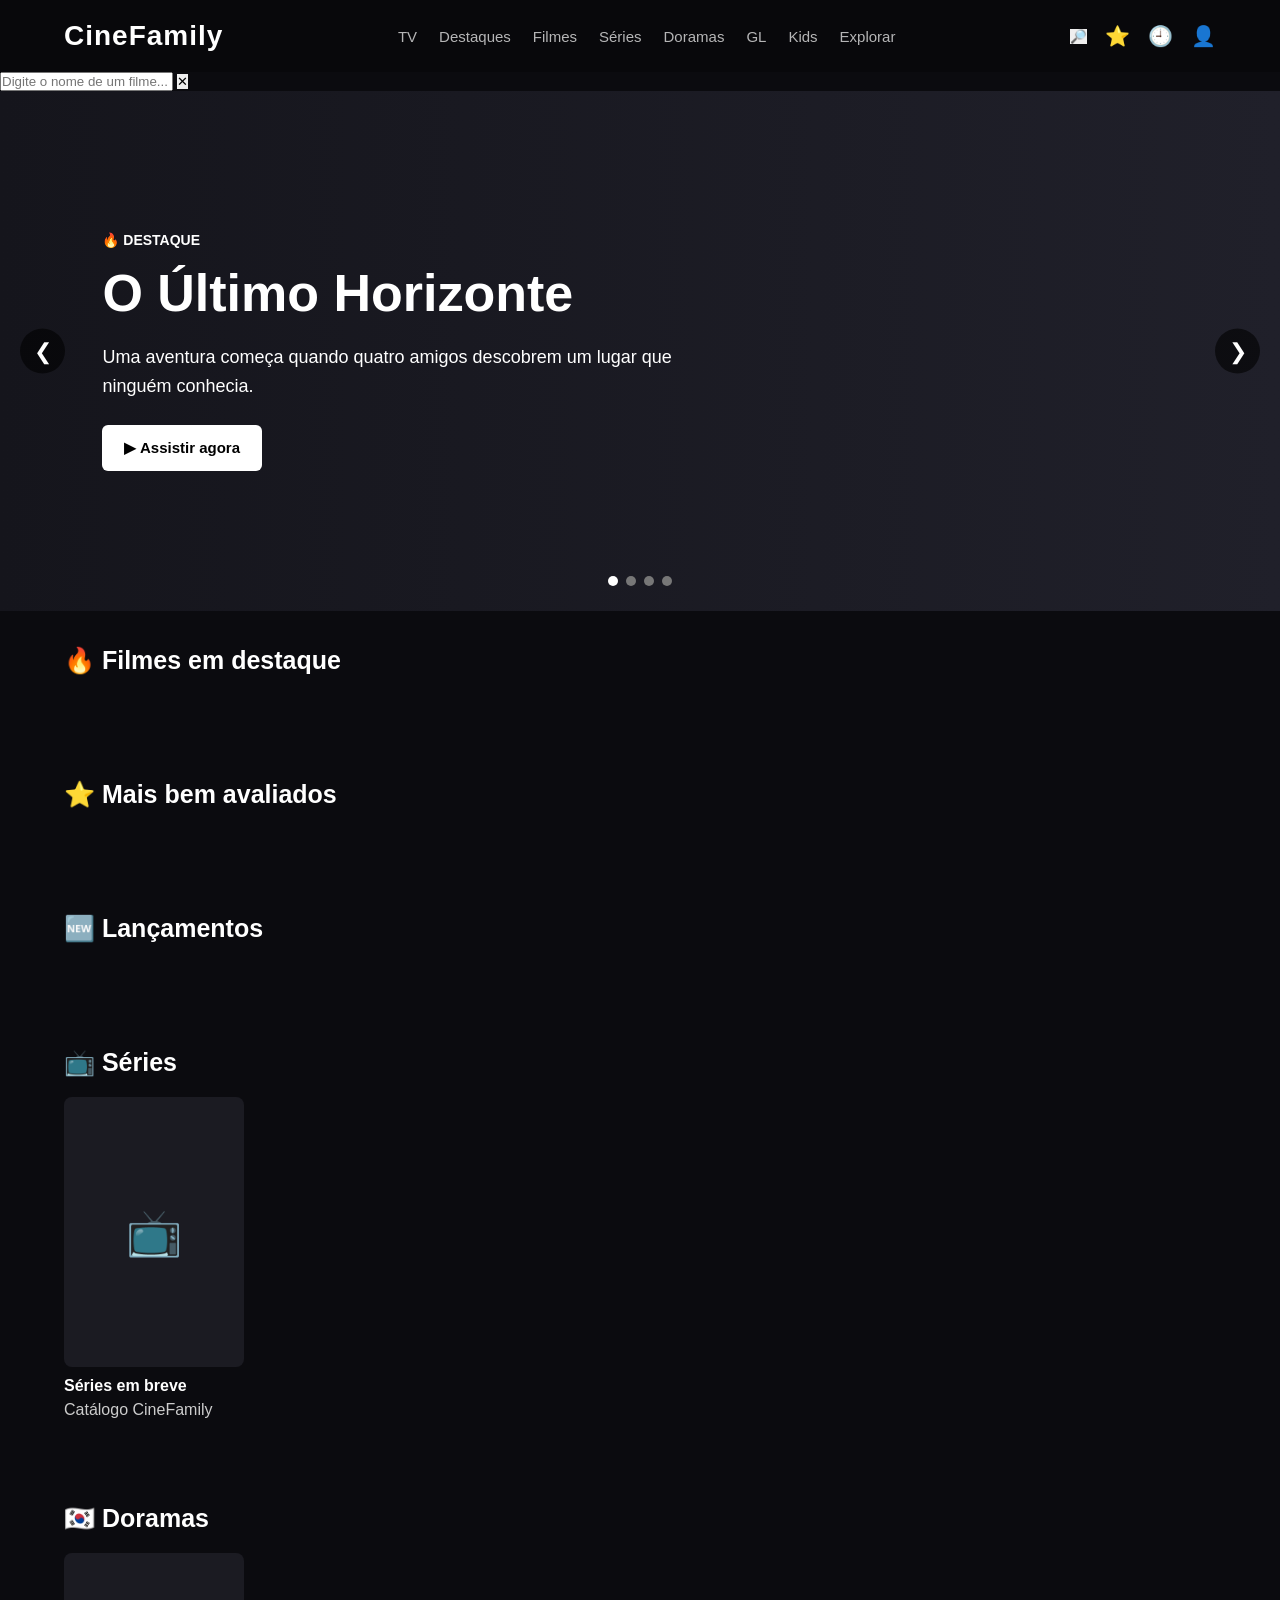
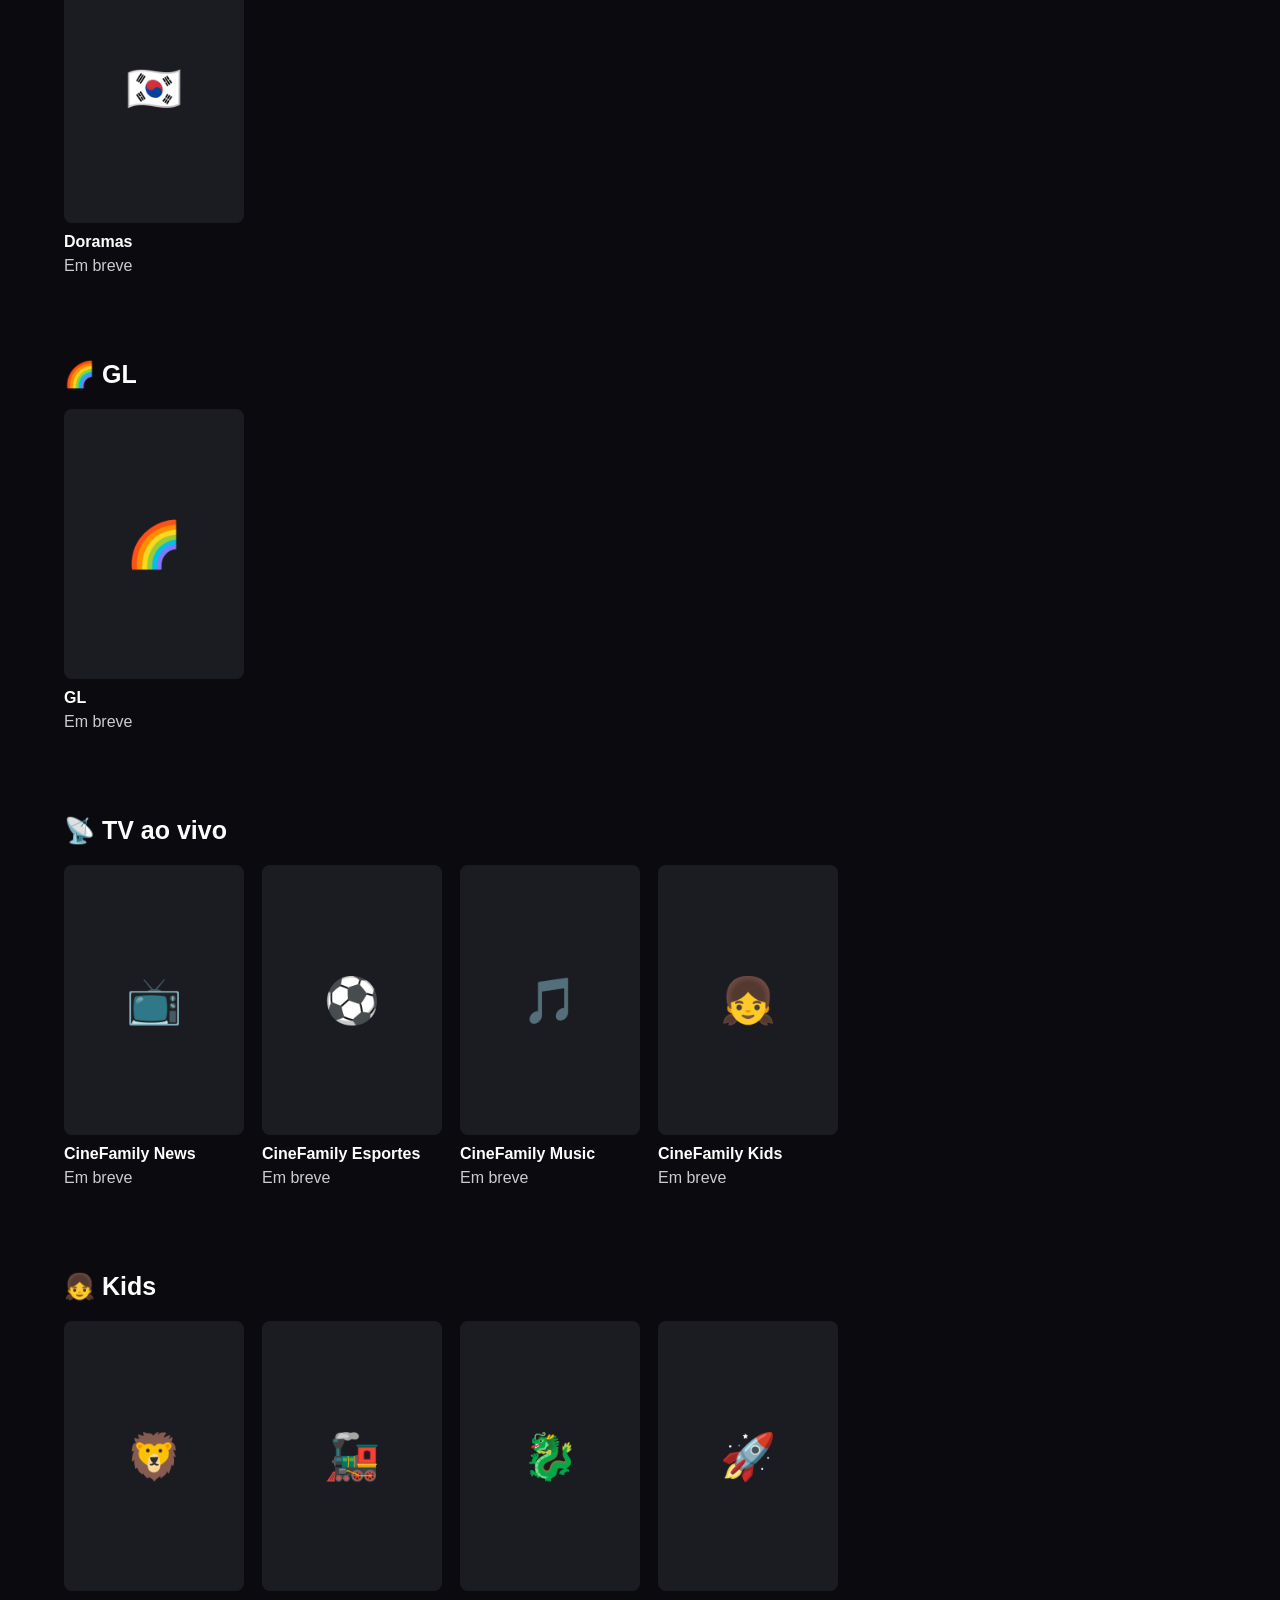
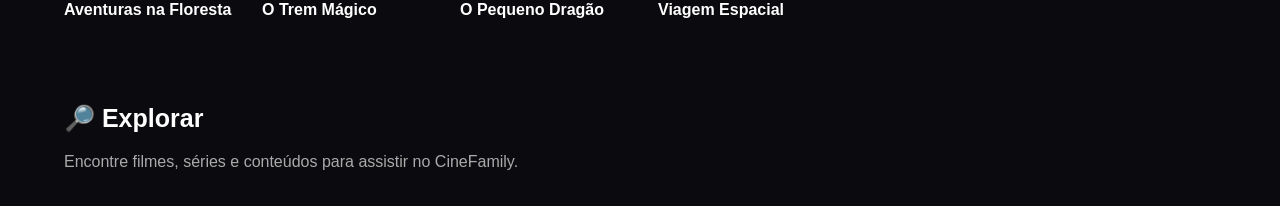
==== commit c567e4f3: "Update index.html" ====
--- a/index.html
+++ b/index.html
@@ -2,15 +2,11 @@
 
 <html lang="pt-BR">
 
-<head>
-    <meta charset="UTF-8">
-    <meta name="viewport" content="width=device-width, initial-scale=1.0">
-
-```
+<head> <meta charset="UTF-8"> <meta name="viewport" content="width=device-width, initial-scale=1.0">
+
 <title>CineFamily</title>
 
 <link rel="stylesheet" href="style.css">
-```
 
 </head>
 
@@ -18,7 +14,6 @@
 
 <header>
 
-```
 <div class="logo">
     CineFamily
 </div>
@@ -59,7 +54,6 @@
     </span>
 
 </div>
-```
 
 </header>
 
@@ -67,7 +61,6 @@
 
 <section id="area-busca">
 
-```
 <div class="busca-container">
 
     <input
@@ -84,13 +77,11 @@
     </button>
 
 </div>
-```
 
 </section>
 
 <main>
 
-```
 <!-- CARROSSEL -->
 
 <section
@@ -573,11 +564,9 @@
     </p>
 
 </section>
-```
 
 </main>
 
 <script src="script.js"></script>
 
-</body>
-</html>
+</body> </html>
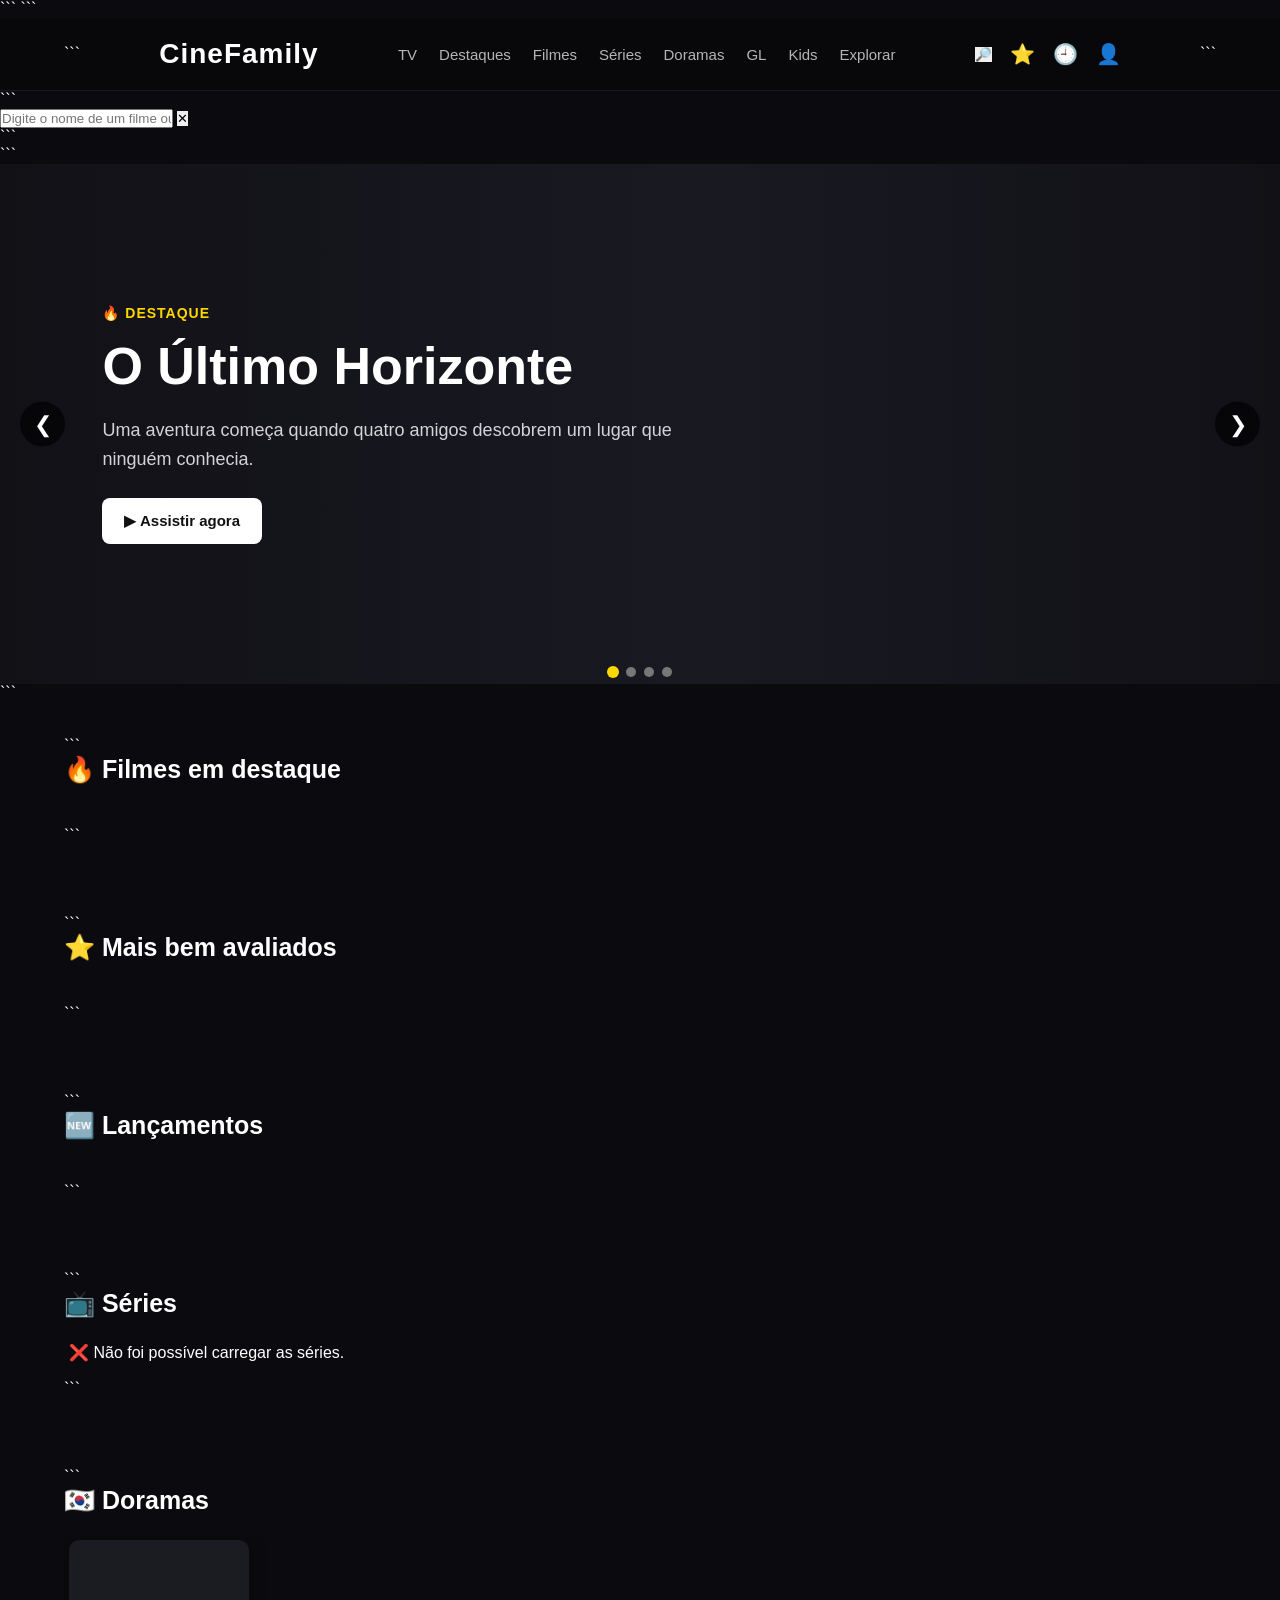
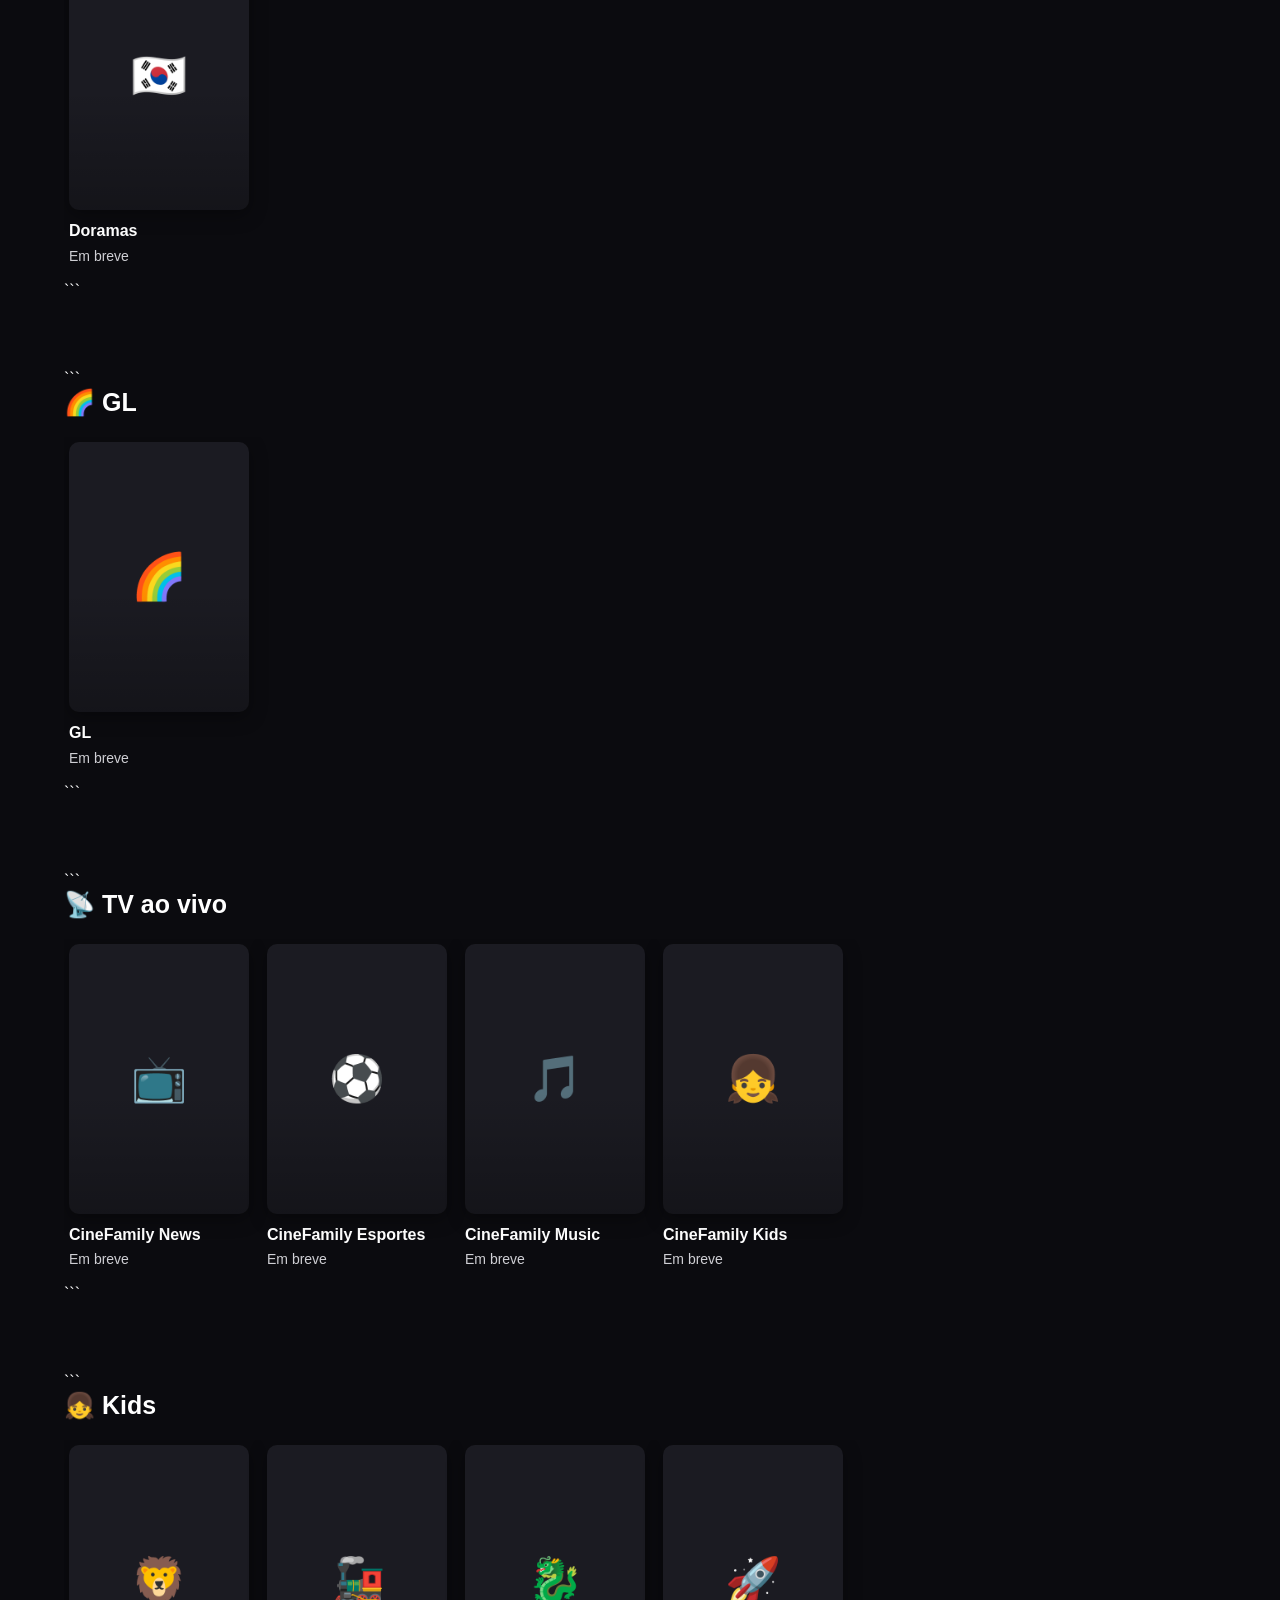
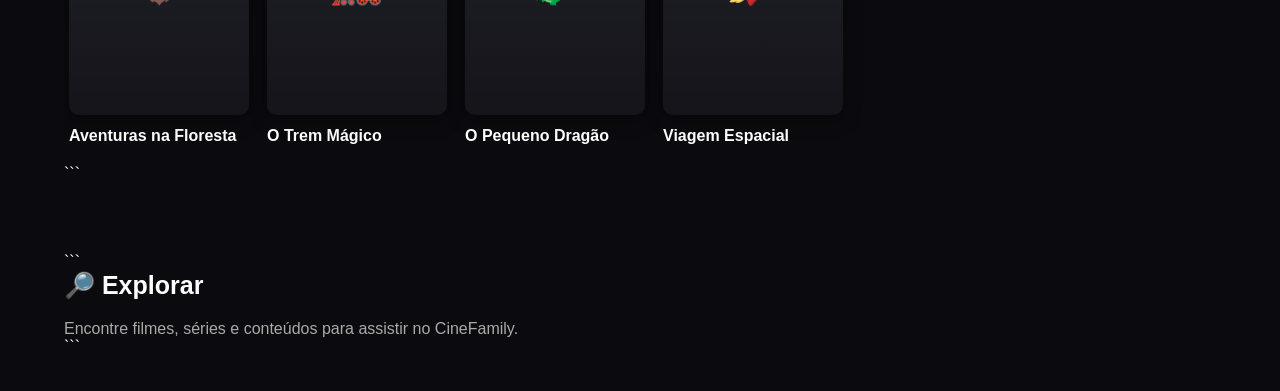
==== commit 372a97bf: "Update index.html" ====
--- a/index.html
+++ b/index.html
@@ -2,11 +2,23 @@
 
 <html lang="pt-BR">
 
-<head> <meta charset="UTF-8"> <meta name="viewport" content="width=device-width, initial-scale=1.0">
+<head>
+
+```
+<meta charset="UTF-8">
+
+<meta
+    name="viewport"
+    content="width=device-width, initial-scale=1.0"
+>
 
 <title>CineFamily</title>
 
-<link rel="stylesheet" href="style.css">
+<link
+    rel="stylesheet"
+    href="style.css"
+>
+```
 
 </head>
 
@@ -14,38 +26,65 @@
 
 <header>
 
+```
 <div class="logo">
     CineFamily
 </div>
 
 <nav>
+
     <a href="#tv">TV</a>
-    <a href="#destaques">Destaques</a>
-    <a href="#filmes">Filmes</a>
-    <a href="#series">Séries</a>
-    <a href="#doramas">Doramas</a>
-    <a href="#gl">GL</a>
-    <a href="#kids">Kids</a>
-    <a href="#explorar">Explorar</a>
+
+    <a href="#destaques">
+        Destaques
+    </a>
+
+    <a href="#filmes">
+        Filmes
+    </a>
+
+    <a href="#series">
+        Séries
+    </a>
+
+    <a href="#doramas">
+        Doramas
+    </a>
+
+    <a href="#gl">
+        GL
+    </a>
+
+    <a href="#kids">
+        Kids
+    </a>
+
+    <a href="#explorar">
+        Explorar
+    </a>
+
 </nav>
 
 <div class="acoes">
 
     <button
         id="botao-busca"
-        title="Buscar">
+        title="Buscar"
+    >
         🔎
     </button>
 
     <a
         href="favoritos.html"
-        title="Meus favoritos">
+        title="Meus favoritos"
+    >
         ⭐
     </a>
 
     <a
         href="historico.html"
-        title="Meu histórico">
+        title="Meu histórico"
+    >
         🕘
     </a>
 
@@ -54,6 +93,7 @@
     </span>
 
 </div>
+```
 
 </header>
 
@@ -61,22 +101,25 @@
 
 <section id="area-busca">
 
+```
 <div class="busca-container">
 
     <input
         type="text"
         id="campo-busca"
-        placeholder="Digite o nome de um filme..."
+        placeholder="Digite o nome de um filme ou série..."
         autocomplete="off"
     >
 
     <button
         id="fechar-busca"
-        type="button">
+        type="button"
+    >
         ✕
     </button>
 
 </div>
+```
 
 </section>
 
@@ -86,482 +129,497 @@
 
 <section
     class="carrossel"
-    id="destaques">
-
-    <div class="slide ativo">
-
-        <div class="conteudo-slide">
-
-            <span class="categoria">
-                🔥 DESTAQUE
-            </span>
-
-            <h1>
-                O Último Horizonte
-            </h1>
-
-            <p>
-                Uma aventura começa quando quatro amigos
-                descobrem um lugar que ninguém conhecia.
-            </p>
-
-            <button class="assistir">
-                ▶ Assistir agora
-            </button>
-
-        </div>
-
-    </div>
-
-
-    <div class="slide">
-
-        <div class="conteudo-slide">
-
-            <span class="categoria">
-                📺 SÉRIE
-            </span>
-
-            <h1>
-                Além das Estrelas
-            </h1>
-
-            <p>
-                Uma equipe embarca em uma missão que pode
-                mudar o futuro da humanidade.
-            </p>
-
-            <button class="assistir">
-                ▶ Assistir agora
-            </button>
-
-        </div>
-
-    </div>
-
-
-    <div class="slide">
-
-        <div class="conteudo-slide">
-
-            <span class="categoria">
-                🇰🇷 DORAMA
-            </span>
-
-            <h1>
-                Nosso Destino
-            </h1>
-
-            <p>
-                Duas pessoas descobrem que suas histórias
-                podem estar ligadas de uma forma inesperada.
-            </p>
-
-            <button class="assistir">
-                ▶ Assistir agora
-            </button>
-
-        </div>
-
-    </div>
-
-
-    <div class="slide">
-
-        <div class="conteudo-slide">
-
-            <span class="categoria">
-                🌈 GL
-            </span>
-
-            <h1>
-                Entre Nós
-            </h1>
-
-            <p>
-                Uma história sobre encontros, escolhas
-                e sentimentos inesperados.
-            </p>
-
-            <button class="assistir">
-                ▶ Assistir agora
-            </button>
-
-        </div>
-
-    </div>
-
-
-    <button
-        class="anterior"
-        onclick="slideAnterior()">
-        ❮
-    </button>
-
-    <button
-        class="proximo"
-        onclick="proximoSlide()">
-        ❯
-    </button>
-
-
-    <div class="indicadores">
-
-        <span
-            class="indicador ativo"
-            onclick="irParaSlide(0)">
+    id="destaques"
+>
+
+```
+<div class="slide ativo">
+
+    <div class="conteudo-slide">
+
+        <span class="categoria">
+            🔥 DESTAQUE
         </span>
 
-        <span
-            class="indicador"
-            onclick="irParaSlide(1)">
+        <h1>
+            O Último Horizonte
+        </h1>
+
+        <p>
+            Uma aventura começa quando quatro amigos
+            descobrem um lugar que ninguém conhecia.
+        </p>
+
+        <button class="assistir">
+            ▶ Assistir agora
+        </button>
+
+    </div>
+
+</div>
+
+
+<div class="slide">
+
+    <div class="conteudo-slide">
+
+        <span class="categoria">
+            📺 SÉRIE
         </span>
 
-        <span
-            class="indicador"
-            onclick="irParaSlide(2)">
+        <h1>
+            Além das Estrelas
+        </h1>
+
+        <p>
+            Uma equipe embarca em uma missão que pode
+            mudar o futuro da humanidade.
+        </p>
+
+        <button class="assistir">
+            ▶ Assistir agora
+        </button>
+
+    </div>
+
+</div>
+
+
+<div class="slide">
+
+    <div class="conteudo-slide">
+
+        <span class="categoria">
+            🇰🇷 DORAMA
         </span>
 
-        <span
-            class="indicador"
-            onclick="irParaSlide(3)">
+        <h1>
+            Nosso Destino
+        </h1>
+
+        <p>
+            Duas pessoas descobrem que suas histórias
+            podem estar ligadas de uma forma inesperada.
+        </p>
+
+        <button class="assistir">
+            ▶ Assistir agora
+        </button>
+
+    </div>
+
+</div>
+
+
+<div class="slide">
+
+    <div class="conteudo-slide">
+
+        <span class="categoria">
+            🌈 GL
         </span>
 
-    </div>
-
-</section>
-
+        <h1>
+            Entre Nós
+        </h1>
+
+        <p>
+            Uma história sobre encontros, escolhas
+            e sentimentos inesperados.
+        </p>
+
+        <button class="assistir">
+            ▶ Assistir agora
+        </button>
+
+    </div>
+
+</div>
+
+
+<button
+    class="anterior"
+    onclick="slideAnterior()"
+>
+    ❮
+</button>
+
+<button
+    class="proximo"
+    onclick="proximoSlide()"
+>
+    ❯
+</button>
+
+
+<div class="indicadores">
+
+    <span
+        class="indicador ativo"
+        onclick="irParaSlide(0)"
+    ></span>
+
+    <span
+        class="indicador"
+        onclick="irParaSlide(1)"
+    ></span>
+
+    <span
+        class="indicador"
+        onclick="irParaSlide(2)"
+    ></span>
+
+    <span
+        class="indicador"
+        onclick="irParaSlide(3)"
+    ></span>
+
+</div>
+```
+
+</section>
 
 <!-- FILMES -->
 
 <section
     class="categoria-secao"
-    id="filmes">
-
-    <h2>
-        🔥 Filmes em destaque
-    </h2>
-
-    <div class="cards"></div>
-
-</section>
-
+    id="filmes"
+>
+
+```
+<h2>
+    🔥 Filmes em destaque
+</h2>
+
+<div class="cards"></div>
+```
+
+</section>
 
 <!-- MAIS BEM AVALIADOS -->
 
 <section
     class="categoria-secao"
-    id="avaliados">
-
-    <h2>
-        ⭐ Mais bem avaliados
-    </h2>
-
-    <div class="cards"></div>
-
-</section>
-
+    id="avaliados"
+>
+
+```
+<h2>
+    ⭐ Mais bem avaliados
+</h2>
+
+<div class="cards"></div>
+```
+
+</section>
 
 <!-- LANÇAMENTOS -->
 
 <section
     class="categoria-secao"
-    id="lancamentos">
-
-    <h2>
-        🆕 Lançamentos
-    </h2>
-
-    <div class="cards"></div>
-
-</section>
-
+    id="lancamentos"
+>
+
+```
+<h2>
+    🆕 Lançamentos
+</h2>
+
+<div class="cards"></div>
+```
+
+</section>
 
 <!-- RESULTADOS DA BUSCA -->
 
 <section
     class="categoria-secao"
     id="resultados-busca"
-    style="display:none;">
-
-    <h2>
-        🔎 Resultados da busca
-    </h2>
-
-    <div class="cards"></div>
-
-    <p id="busca-vazia">
-        Nenhum filme encontrado.
-    </p>
-
-</section>
-
+    style="display:none;"
+>
+
+```
+<h2>
+    🔎 Resultados da busca
+</h2>
+
+<div class="cards"></div>
+
+<p id="busca-vazia">
+    Nenhum filme ou série encontrado.
+</p>
+```
+
+</section>
 
 <!-- SÉRIES -->
 
 <section
     class="categoria-secao"
-    id="series">
-
-    <h2>
-        📺 Séries
-    </h2>
-
-    <div class="cards">
-
-        <div class="card">
-
-            <div class="imagem-card">
-                📺
-            </div>
-
-            <h3>
-                Séries em breve
-            </h3>
-
-            <p>
-                Catálogo CineFamily
-            </p>
-
-        </div>
-
-    </div>
-
-</section>
-
+    id="series"
+>
+
+```
+<h2>
+    📺 Séries
+</h2>
+
+<!--
+    O script.js vai preencher
+    este espaço automaticamente
+    com séries reais do TMDB.
+-->
+
+<div class="cards"></div>
+```
+
+</section>
 
 <!-- DORAMAS -->
 
 <section
     class="categoria-secao"
-    id="doramas">
-
-    <h2>
-        🇰🇷 Doramas
-    </h2>
-
-    <div class="cards">
-
-        <div class="card">
-
-            <div class="imagem-card">
-                🇰🇷
-            </div>
-
-            <h3>
-                Doramas
-            </h3>
-
-            <p>
-                Em breve
-            </p>
-
-        </div>
-
-    </div>
-
-</section>
-
+    id="doramas"
+>
+
+```
+<h2>
+    🇰🇷 Doramas
+</h2>
+
+<div class="cards">
+
+    <div class="card">
+
+        <div class="imagem-card">
+            🇰🇷
+        </div>
+
+        <h3>
+            Doramas
+        </h3>
+
+        <p>
+            Em breve
+        </p>
+
+    </div>
+
+</div>
+```
+
+</section>
 
 <!-- GL -->
 
 <section
     class="categoria-secao"
-    id="gl">
-
-    <h2>
-        🌈 GL
-    </h2>
-
-    <div class="cards">
-
-        <div class="card">
-
-            <div class="imagem-card">
-                🌈
-            </div>
-
-            <h3>
-                GL
-            </h3>
-
-            <p>
-                Em breve
-            </p>
-
-        </div>
-
-    </div>
-
-</section>
-
+    id="gl"
+>
+
+```
+<h2>
+    🌈 GL
+</h2>
+
+<div class="cards">
+
+    <div class="card">
+
+        <div class="imagem-card">
+            🌈
+        </div>
+
+        <h3>
+            GL
+        </h3>
+
+        <p>
+            Em breve
+        </p>
+
+    </div>
+
+</div>
+```
+
+</section>
 
 <!-- TV -->
 
 <section
     class="categoria-secao"
-    id="tv">
-
-    <h2>
-        📡 TV ao vivo
-    </h2>
-
-    <div class="cards">
-
-        <div class="card tv">
-
-            <div class="imagem-card">
-                📺
-            </div>
-
-            <h3>
-                CineFamily News
-            </h3>
-
-            <p>
-                Em breve
-            </p>
-
-        </div>
-
-
-        <div class="card tv">
-
-            <div class="imagem-card">
-                ⚽
-            </div>
-
-            <h3>
-                CineFamily Esportes
-            </h3>
-
-            <p>
-                Em breve
-            </p>
-
-        </div>
-
-
-        <div class="card tv">
-
-            <div class="imagem-card">
-                🎵
-            </div>
-
-            <h3>
-                CineFamily Music
-            </h3>
-
-            <p>
-                Em breve
-            </p>
-
-        </div>
-
-
-        <div class="card tv">
-
-            <div class="imagem-card">
-                👧
-            </div>
-
-            <h3>
-                CineFamily Kids
-            </h3>
-
-            <p>
-                Em breve
-            </p>
-
-        </div>
-
-    </div>
-
-</section>
-
+    id="tv"
+>
+
+```
+<h2>
+    📡 TV ao vivo
+</h2>
+
+<div class="cards">
+
+
+    <div class="card tv">
+
+        <div class="imagem-card">
+            📺
+        </div>
+
+        <h3>
+            CineFamily News
+        </h3>
+
+        <p>
+            Em breve
+        </p>
+
+    </div>
+
+
+    <div class="card tv">
+
+        <div class="imagem-card">
+            ⚽
+        </div>
+
+        <h3>
+            CineFamily Esportes
+        </h3>
+
+        <p>
+            Em breve
+        </p>
+
+    </div>
+
+
+    <div class="card tv">
+
+        <div class="imagem-card">
+            🎵
+        </div>
+
+        <h3>
+            CineFamily Music
+        </h3>
+
+        <p>
+            Em breve
+        </p>
+
+    </div>
+
+
+    <div class="card tv">
+
+        <div class="imagem-card">
+            👧
+        </div>
+
+        <h3>
+            CineFamily Kids
+        </h3>
+
+        <p>
+            Em breve
+        </p>
+
+    </div>
+
+</div>
+```
+
+</section>
 
 <!-- KIDS -->
 
 <section
     class="categoria-secao"
-    id="kids">
-
-    <h2>
-        👧 Kids
-    </h2>
-
-    <div class="cards">
-
-        <div class="card">
-
-            <div class="imagem-card">
-                🦁
-            </div>
-
-            <h3>
-                Aventuras na Floresta
-            </h3>
-
-        </div>
-
-
-        <div class="card">
-
-            <div class="imagem-card">
-                🚂
-            </div>
-
-            <h3>
-                O Trem Mágico
-            </h3>
-
-        </div>
-
-
-        <div class="card">
-
-            <div class="imagem-card">
-                🐉
-            </div>
-
-            <h3>
-                O Pequeno Dragão
-            </h3>
-
-        </div>
-
-
-        <div class="card">
-
-            <div class="imagem-card">
-                🚀
-            </div>
-
-            <h3>
-                Viagem Espacial
-            </h3>
-
-        </div>
-
-    </div>
-
-</section>
-
+    id="kids"
+>
+
+```
+<h2>
+    👧 Kids
+</h2>
+
+<div class="cards">
+
+
+    <div class="card">
+
+        <div class="imagem-card">
+            🦁
+        </div>
+
+        <h3>
+            Aventuras na Floresta
+        </h3>
+
+    </div>
+
+
+    <div class="card">
+
+        <div class="imagem-card">
+            🚂
+        </div>
+
+        <h3>
+            O Trem Mágico
+        </h3>
+
+    </div>
+
+
+    <div class="card">
+
+        <div class="imagem-card">
+            🐉
+        </div>
+
+        <h3>
+            O Pequeno Dragão
+        </h3>
+
+    </div>
+
+
+    <div class="card">
+
+        <div class="imagem-card">
+            🚀
+        </div>
+
+        <h3>
+            Viagem Espacial
+        </h3>
+
+    </div>
+
+</div>
+```
+
+</section>
 
 <!-- EXPLORAR -->
 
 <section
     class="categoria-secao"
-    id="explorar">
-
-    <h2>
-        🔎 Explorar
-    </h2>
-
-    <p style="color:#aaa;">
-        Encontre filmes, séries e conteúdos
-        para assistir no CineFamily.
-    </p>
+    id="explorar"
+>
+
+```
+<h2>
+    🔎 Explorar
+</h2>
+
+<p style="color:#aaa;">
+    Encontre filmes, séries e conteúdos
+    para assistir no CineFamily.
+</p>
+```
 
 </section>
 
@@ -569,4 +627,6 @@
 
 <script src="script.js"></script>
 
-</body> </html>
+</body>
+
+</html>
--- a/style.css
+++ b/style.css
@@ -1,451 +1,617 @@
 * {
-  box-sizing: border-box;
-  margin: 0;
-  padding: 0;
-  }
+    box-sizing: border-box;
+    margin: 0;
+    padding: 0;
+}
 
 body {
-background: #0b0b0f;
-color: white;
-font-family: Arial, sans-serif;
-}
-
-/* =========================
-TOPO
+    background: #0b0b0f;
+    color: white;
+    font-family: Arial, sans-serif;
+}
+
+/* =========================
+   TOPO
 ========================= */
 
 header {
-width: 100%;
-padding: 20px 5%;
-display: flex;
-align-items: center;
-justify-content: space-between;
-background: #08080b;
-position: sticky;
-top: 0;
-z-index: 100;
+    width: 100%;
+    padding: 20px 5%;
+    display: flex;
+    align-items: center;
+    justify-content: space-between;
+    background: #08080b;
+    position: sticky;
+    top: 0;
+    z-index: 100;
+    border-bottom: 1px solid #18181f;
 }
 
 .logo {
-font-size: 28px;
-font-weight: bold;
-letter-spacing: 1px;
+    font-size: 28px;
+    font-weight: bold;
+    letter-spacing: 1px;
+    color: #ffffff;
 }
 
 nav {
-display: flex;
-gap: 22px;
+    display: flex;
+    gap: 22px;
 }
 
 nav a {
-color: white;
-text-decoration: none;
-font-size: 15px;
-opacity: 0.7;
-transition: 0.2s ease;
+    color: #ffffff;
+    text-decoration: none;
+    font-size: 15px;
+    opacity: 0.7;
+    transition: 0.25s ease;
 }
 
 nav a:hover {
-opacity: 1;
+    opacity: 1;
+    color: #ffd700;
 }
 
 .acoes {
-display: flex;
-gap: 18px;
-font-size: 20px;
-align-items: center;
-}
-
-.acoes a {
-color: white;
-text-decoration: none;
-}
-
-/* =========================
-CARROSSEL
+    display: flex;
+    gap: 18px;
+    font-size: 20px;
+    align-items: center;
+}
+
+.acoes a,
+.acoes span {
+    color: white;
+    text-decoration: none;
+    cursor: pointer;
+    transition: 0.2s ease;
+}
+
+.acoes a:hover,
+.acoes span:hover {
+    transform: scale(1.15);
+}
+
+/* =========================
+   CARROSSEL
 ========================= */
 
 .carrossel {
-position: relative;
-min-height: 520px;
-overflow: hidden;
+    position: relative;
+    min-height: 520px;
+    overflow: hidden;
 }
 
 .slide {
-display: none;
-min-height: 520px;
-padding: 100px 8%;
-align-items: center;
-background: linear-gradient(90deg, #15151c, #20202a);
+    display: none;
+    min-height: 520px;
+    padding: 100px 8%;
+    align-items: center;
+    background:
+        linear-gradient(
+            90deg,
+            #111116 0%,
+            #191922 55%,
+            #111116 100%
+        );
 }
 
 .slide.ativo {
-display: flex;
+    display: flex;
 }
 
 .conteudo-slide {
-max-width: 600px;
+    max-width: 600px;
 }
 
 .categoria {
-display: inline-block;
-font-size: 14px;
-font-weight: bold;
-margin-bottom: 15px;
+    display: inline-block;
+    font-size: 14px;
+    font-weight: bold;
+    margin-bottom: 15px;
+    color: #ffd700;
+    letter-spacing: 1px;
 }
 
 .conteudo-slide h1 {
-font-size: 52px;
-margin-bottom: 20px;
+    font-size: 52px;
+    margin-bottom: 20px;
 }
 
 .conteudo-slide p {
-font-size: 18px;
-line-height: 1.6;
-margin-bottom: 25px;
+    font-size: 18px;
+    line-height: 1.6;
+    margin-bottom: 25px;
+    color: #d4d4d8;
 }
 
 button {
-border: none;
-cursor: pointer;
+    border: none;
+    cursor: pointer;
+    font-family: Arial, sans-serif;
 }
 
 .conteudo-slide button,
 .assistir {
-padding: 14px 22px;
-border-radius: 6px;
-background: white;
-color: black;
-font-weight: bold;
-font-size: 15px;
+    padding: 14px 22px;
+    border-radius: 8px;
+    background: #ffffff;
+    color: #111111;
+    font-weight: bold;
+    font-size: 15px;
+    transition: 0.25s ease;
+}
+
+.conteudo-slide button:hover,
+.assistir:hover {
+    background: #ffd700;
+    transform: translateY(-2px);
 }
 
 .anterior,
 .proximo {
-position: absolute;
-top: 50%;
-transform: translateY(-50%);
-background: rgba(0, 0, 0, 0.6);
-color: white;
-width: 45px;
-height: 45px;
-border-radius: 50%;
-font-size: 22px;
-z-index: 5;
+    position: absolute;
+    top: 50%;
+    transform: translateY(-50%);
+    background: rgba(0, 0, 0, 0.65);
+    color: white;
+    width: 45px;
+    height: 45px;
+    border-radius: 50%;
+    font-size: 22px;
+    z-index: 5;
+    transition: 0.25s ease;
+}
+
+.anterior:hover,
+.proximo:hover {
+    background: rgba(255, 215, 0, 0.85);
+    color: #111;
+    transform: translateY(-50%) scale(1.08);
 }
 
 .anterior {
-left: 20px;
+    left: 20px;
 }
 
 .proximo {
-right: 20px;
+    right: 20px;
 }
 
 .indicadores {
-position: absolute;
-bottom: 25px;
-left: 50%;
-transform: translateX(-50%);
-display: flex;
-gap: 8px;
+    position: absolute;
+    bottom: 25px;
+    left: 50%;
+    transform: translateX(-50%);
+    display: flex;
+    gap: 8px;
 }
 
 .indicador {
-width: 10px;
-height: 10px;
-border-radius: 50%;
-background: #777;
-cursor: pointer;
+    width: 10px;
+    height: 10px;
+    border-radius: 50%;
+    background: #777;
+    cursor: pointer;
+    transition: 0.25s ease;
+}
+
+.indicador:hover {
+    background: #bbb;
 }
 
 .indicador.ativo {
-background: white;
-}
-
-/* =========================
-CATEGORIAS
+    background: #ffd700;
+    transform: scale(1.2);
+}
+
+/* =========================
+   CATEGORIAS
 ========================= */
 
 .categoria-secao {
-padding: 35px 5%;
+    padding: 35px 5%;
 }
 
 .categoria-secao h1 {
-margin-bottom: 25px;
-font-size: 32px;
+    margin-bottom: 25px;
+    font-size: 32px;
 }
 
 .categoria-secao h2 {
-margin-bottom: 20px;
-font-size: 25px;
-}
+    margin-bottom: 20px;
+    font-size: 25px;
+}
+
+/* =========================
+   ÁREA DOS CARDS
+========================= */
 
 .cards {
-display: flex;
-gap: 18px;
-overflow-x: auto;
-padding-bottom: 15px;
+    display: flex;
+    gap: 18px;
+    overflow-x: auto;
+    padding: 5px 5px 18px 5px;
+    scroll-behavior: smooth;
 }
 
 .cards::-webkit-scrollbar {
-height: 8px;
+    height: 7px;
 }
 
 .cards::-webkit-scrollbar-track {
-background: #15151c;
+    background: #15151c;
+    border-radius: 10px;
 }
 
 .cards::-webkit-scrollbar-thumb {
-background: #444;
-border-radius: 10px;
-}
-
-/* =========================
-CARDS
+    background: #3b3b45;
+    border-radius: 10px;
+}
+
+.cards::-webkit-scrollbar-thumb:hover {
+    background: #ffd700;
+}
+
+/* =========================
+   CARDS
 ========================= */
 
 .card {
-min-width: 180px;
-width: 180px;
-cursor: pointer;
-transition: transform 0.2s ease;
+    min-width: 180px;
+    width: 180px;
+    cursor: pointer;
+    transition:
+        transform 0.25s ease,
+        box-shadow 0.25s ease;
+    position: relative;
 }
 
 .card:hover {
-transform: scale(1.05);
-}
+    transform: scale(1.05);
+    z-index: 3;
+}
+
+/* =========================
+   CAPA
+========================= */
 
 .imagem-card {
-width: 100%;
-height: 270px;
-border-radius: 8px;
-overflow: hidden;
-background: #1b1b22;
-display: flex;
-align-items: center;
-justify-content: center;
-font-size: 45px;
+    width: 100%;
+    height: 270px;
+    border-radius: 10px;
+    overflow: hidden;
+    background: #1b1b22;
+    display: flex;
+    align-items: center;
+    justify-content: center;
+    font-size: 45px;
+    position: relative;
+    box-shadow: 0 5px 18px rgba(0, 0, 0, 0.35);
+}
+
+.imagem-card::after {
+    content: "";
+    position: absolute;
+    inset: 0;
+    background: linear-gradient(
+        to top,
+        rgba(0, 0, 0, 0.25),
+        transparent 45%
+    );
+    pointer-events: none;
 }
 
 .imagem-card img {
-width: 100%;
-height: 100%;
-object-fit: cover;
-display: block;
-}
+    width: 100%;
+    height: 100%;
+    object-fit: cover;
+    display: block;
+    transition: transform 0.35s ease;
+}
+
+.card:hover .imagem-card img {
+    transform: scale(1.08);
+}
+
+/* =========================
+   INFORMAÇÕES DOS CARDS
+========================= */
 
 .card h3 {
-margin-top: 10px;
-font-size: 16px;
+    margin-top: 11px;
+    font-size: 16px;
+    line-height: 1.3;
+    color: #ffffff;
 }
 
 .card p {
-margin-top: 6px;
-color: #ccc;
-}
-
-/* =========================
-BOTÃO LIMPAR HISTÓRICO
+    margin-top: 6px;
+    color: #cfcfd4;
+    font-size: 14px;
+}
+
+/* =========================
+   BOTÃO LIMPAR HISTÓRICO
 ========================= */
 
 #limpar-historico {
-margin-top: 5px;
-padding: 11px 18px;
-border-radius: 8px;
-background: #202027;
-border: 1px solid #33333d;
-color: #ddd;
-font-weight: bold;
-font-size: 14px;
-transition: 0.2s ease;
+    margin-top: 5px;
+    padding: 11px 18px;
+    border-radius: 8px;
+    background: #202027;
+    border: 1px solid #33333d;
+    color: #ddd;
+    font-weight: bold;
+    font-size: 14px;
+    transition: all 0.25s ease;
 }
 
 #limpar-historico:hover {
-background: #2b2b35;
-color: white;
-}
-
-/* =========================
-BOTÃO REMOVER FAVORITO
+    background: #321d21;
+    border-color: #71363d;
+    color: #ff7b7b;
+    transform: translateY(-2px);
+}
+
+/* =========================
+   BOTÃO REMOVER FAVORITO
 ========================= */
 
 .remover-favorito {
-margin-top: 12px;
-width: 100%;
-padding: 10px 14px;
-border-radius: 8px;
-background: #18181e;
-border: 1px solid #30303a;
-color: #aaa;
-font-size: 13px;
-font-weight: 600;
-cursor: pointer;
-transition: all 0.25s ease;
+    margin-top: 12px;
+    width: 100%;
+    padding: 10px 14px;
+    border-radius: 8px;
+    background: #18181e;
+    border: 1px solid #30303a;
+    color: #aaa;
+    font-size: 13px;
+    font-weight: 600;
+    cursor: pointer;
+    transition: all 0.25s ease;
 }
 
 .remover-favorito:hover {
-background: #321d21;
-border-color: #71363d;
-color: #ff7b7b;
-transform: translateY(-2px);
-}
-
-/* =========================
-TELA DE DETALHES
+    background: #321d21;
+    border-color: #71363d;
+    color: #ff7b7b;
+    transform: translateY(-2px);
+}
+
+/* =========================
+   TELA DE DETALHES
 ========================= */
 
 #cinefamily-modal {
-position: fixed;
-inset: 0;
-background: rgba(0, 0, 0, 0.85);
-z-index: 9999;
-display: flex;
-align-items: center;
-justify-content: center;
-padding: 30px;
+    position: fixed;
+    inset: 0;
+    background: rgba(0, 0, 0, 0.88);
+    z-index: 9999;
+    display: flex;
+    align-items: center;
+    justify-content: center;
+    padding: 30px;
 }
 
 .detalhes-filme {
-position: relative;
-width: 90%;
-max-width: 950px;
-max-height: 90vh;
-overflow-y: auto;
-background: #17171d;
-border-radius: 14px;
-padding: 35px;
+    position: relative;
+    width: 90%;
+    max-width: 950px;
+    max-height: 90vh;
+    overflow-y: auto;
+    background: #17171d;
+    border: 1px solid #292932;
+    border-radius: 16px;
+    padding: 35px;
+    box-shadow: 0 20px 60px rgba(0, 0, 0, 0.6);
 }
 
 .fechar-detalhes {
-position: absolute;
-right: 20px;
-top: 15px;
-width: 40px;
-height: 40px;
-border-radius: 50%;
-background: #292930;
-color: white;
-font-size: 20px;
+    position: absolute;
+    right: 20px;
+    top: 15px;
+    width: 40px;
+    height: 40px;
+    border-radius: 50%;
+    background: #292930;
+    color: white;
+    font-size: 20px;
+    transition: 0.2s ease;
+}
+
+.fechar-detalhes:hover {
+    background: #71363d;
+    color: #ffffff;
+    transform: scale(1.08);
 }
 
 .detalhes-conteudo {
-display: flex;
-gap: 35px;
-align-items: flex-start;
+    display: flex;
+    gap: 35px;
+    align-items: flex-start;
 }
 
 .detalhes-poster {
-width: 260px;
-min-width: 260px;
+    width: 260px;
+    min-width: 260px;
 }
 
 .detalhes-poster img {
-width: 100%;
-border-radius: 10px;
+    width: 100%;
+    border-radius: 10px;
+    display: block;
+    box-shadow: 0 10px 30px rgba(0, 0, 0, 0.5);
 }
 
 .detalhes-info {
-padding-top: 20px;
+    padding-top: 20px;
 }
 
 .detalhes-info h1 {
-font-size: 38px;
-margin: 12px 0;
+    font-size: 38px;
+    margin: 12px 0;
 }
 
 .nota,
 .data {
-margin: 10px 0;
-color: #ddd;
+    margin: 10px 0;
+    color: #ddd;
 }
 
 .sinopse {
-margin-top: 25px;
-color: #ccc;
-line-height: 1.7;
-font-size: 16px;
+    margin-top: 25px;
+    color: #ccc;
+    line-height: 1.7;
+    font-size: 16px;
 }
 
 .botoes-detalhes {
-display: flex;
-gap: 15px;
-margin-top: 30px;
+    display: flex;
+    gap: 15px;
+    margin-top: 30px;
 }
 
 .favorito {
-padding: 14px 22px;
-border-radius: 6px;
-background: #292930;
-color: white;
-font-weight: bold;
-transition: 0.2s ease;
+    padding: 14px 22px;
+    border-radius: 8px;
+    background: #292930;
+    color: white;
+    font-weight: bold;
+    transition: 0.25s ease;
 }
 
 .favorito:hover {
-background: #3a3a44;
-}
-
-/* =========================
-MENSAGENS
+    background: #ffd700;
+    color: #111;
+    transform: translateY(-2px);
+}
+
+/* =========================
+   MENSAGENS
 ========================= */
 
 #nenhum-historico,
 #nenhum-favorito {
-color: #aaa;
-margin-top: 20px;
-font-size: 16px;
-}
-
-/* =========================
-RESPONSIVO
+    color: #aaa;
+    margin-top: 20px;
+    font-size: 16px;
+}
+
+/* =========================
+   RESPONSIVO
 ========================= */
 
 @media (max-width: 800px) {
 
-```
-header {
-    flex-wrap: wrap;
-    gap: 15px;
-}
-
-nav {
-    order: 3;
-    width: 100%;
-    overflow-x: auto;
-    padding-bottom: 5px;
-}
-
-.carrossel,
-.slide {
-    min-height: 430px;
-}
-
-.conteudo-slide h1 {
-    font-size: 36px;
-}
-
-.detalhes-conteudo {
-    flex-direction: column;
-}
-
-.detalhes-poster {
-    width: 200px;
-    min-width: 200px;
-}
-
-.detalhes-info h1 {
-    font-size: 28px;
-}
-
-.card {
-    min-width: 160px;
-    width: 160px;
-}
-
-.imagem-card {
-    height: 240px;
-}
-```
-
-}
+    header {
+        flex-wrap: wrap;
+        gap: 15px;
+    }
+
+    nav {
+        order: 3;
+        width: 100%;
+        overflow-x: auto;
+        padding-bottom: 5px;
+    }
+
+    .carrossel,
+    .slide {
+        min-height: 430px;
+    }
+
+    .slide {
+        padding: 70px 8%;
+    }
+
+    .conteudo-slide h1 {
+        font-size: 36px;
+    }
+
+    .conteudo-slide p {
+        font-size: 16px;
+    }
+
+    .detalhes-conteudo {
+        flex-direction: column;
+    }
+
+    .detalhes-poster {
+        width: 200px;
+        min-width: 200px;
+    }
+
+    .detalhes-info h1 {
+        font-size: 28px;
+    }
+
+    .card {
+        min-width: 160px;
+        width: 160px;
+    }
+
+    .imagem-card {
+        height: 240px;
+    }
+}
+
+/* =========================
+   TELAS MUITO PEQUENAS
+========================= */
+
+@media (max-width: 500px) {
+
+    header {
+        padding: 16px 4%;
+    }
+
+    .logo {
+        font-size: 24px;
+    }
+
+    nav {
+        gap: 16px;
+    }
+
+    nav a {
+        font-size: 14px;
+    }
+
+    .acoes {
+        gap: 12px;
+        font-size: 18px;
+    }
+
+    .carrossel,
+    .slide {
+        min-height: 400px;
+    }
+
+    .conteudo-slide h1 {
+        font-size: 30px;
+    }
+
+    .categoria-secao {
+        padding: 28px 4%;
+    }
+
+    .categoria-secao h2 {
+        font-size: 22px;
+    }
+
+    #cinefamily-modal {
+        padding: 15px;
+    }
+
+    .detalhes-filme {
+        width: 100%;
+        padding: 25px;
+    }
+
+    .detalhes-poster {
+        width: 170px;
+        min-width: 170px;
+    }
+}
+
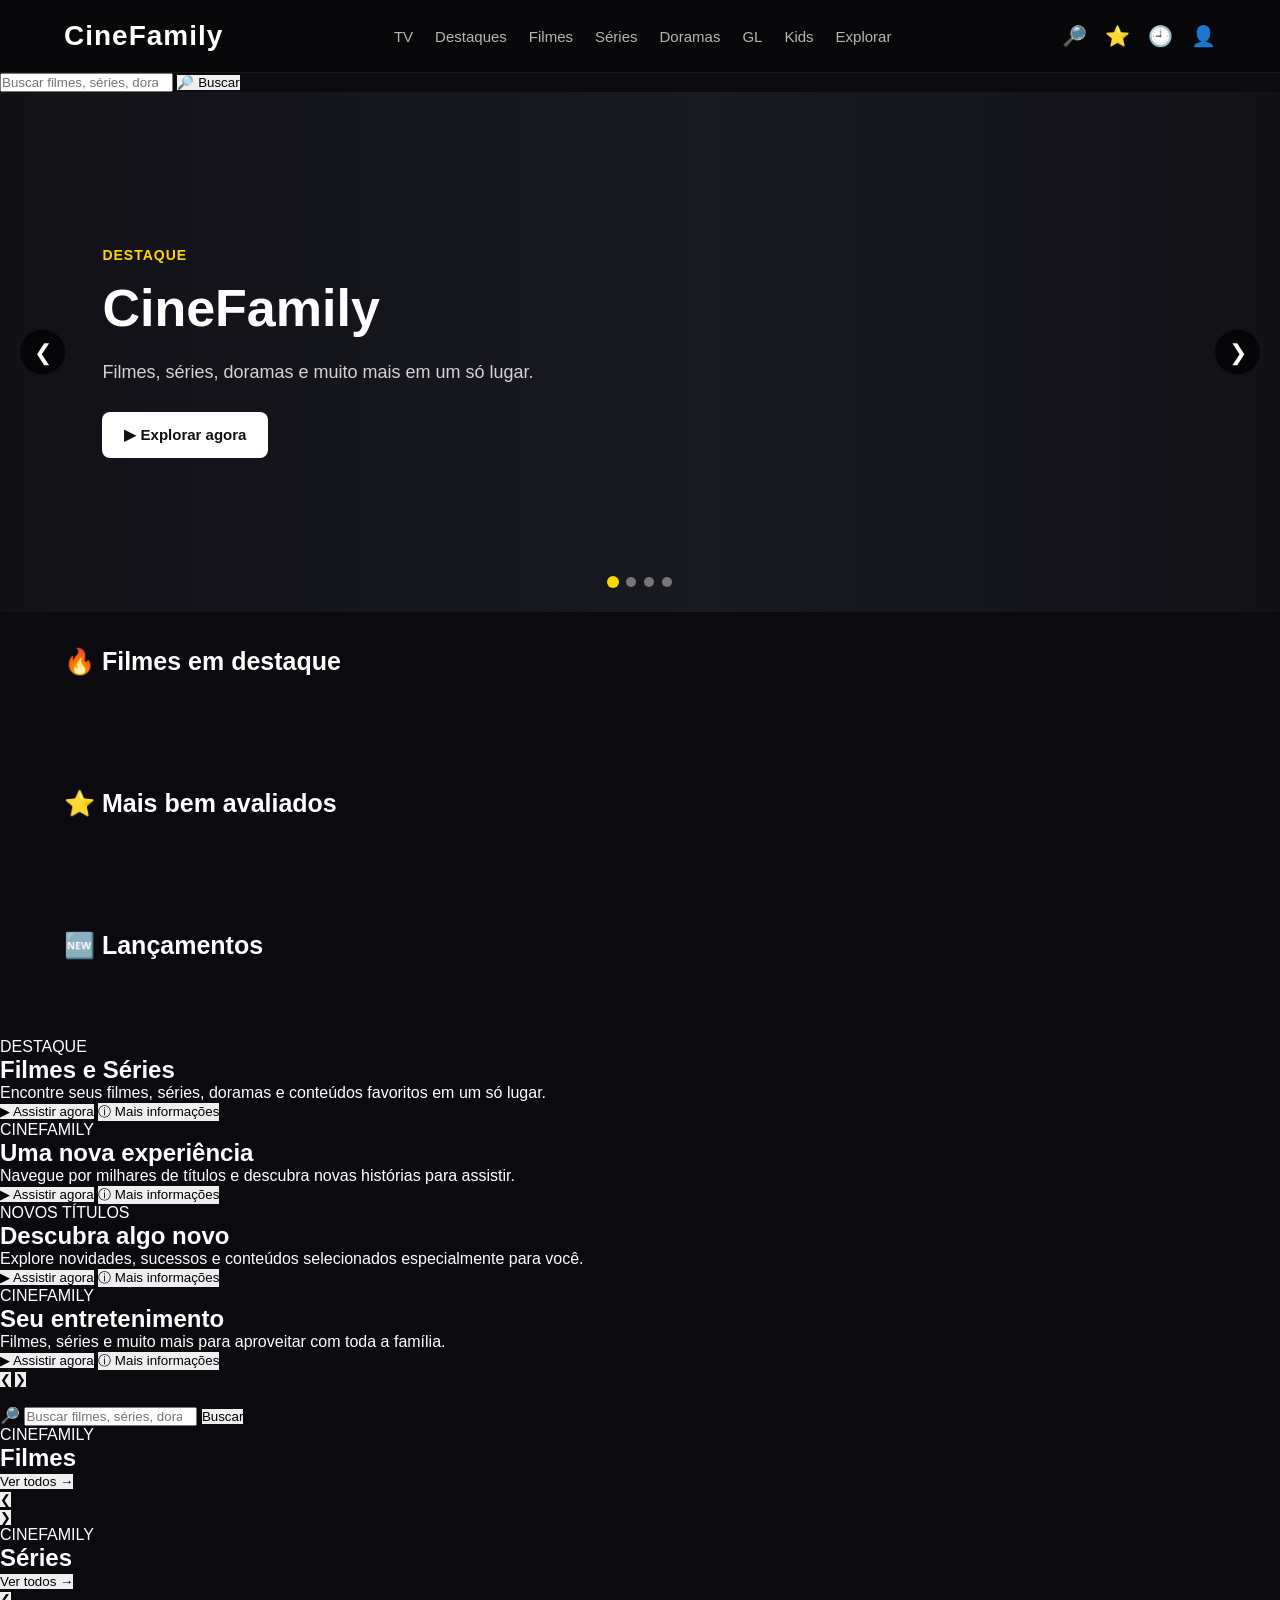
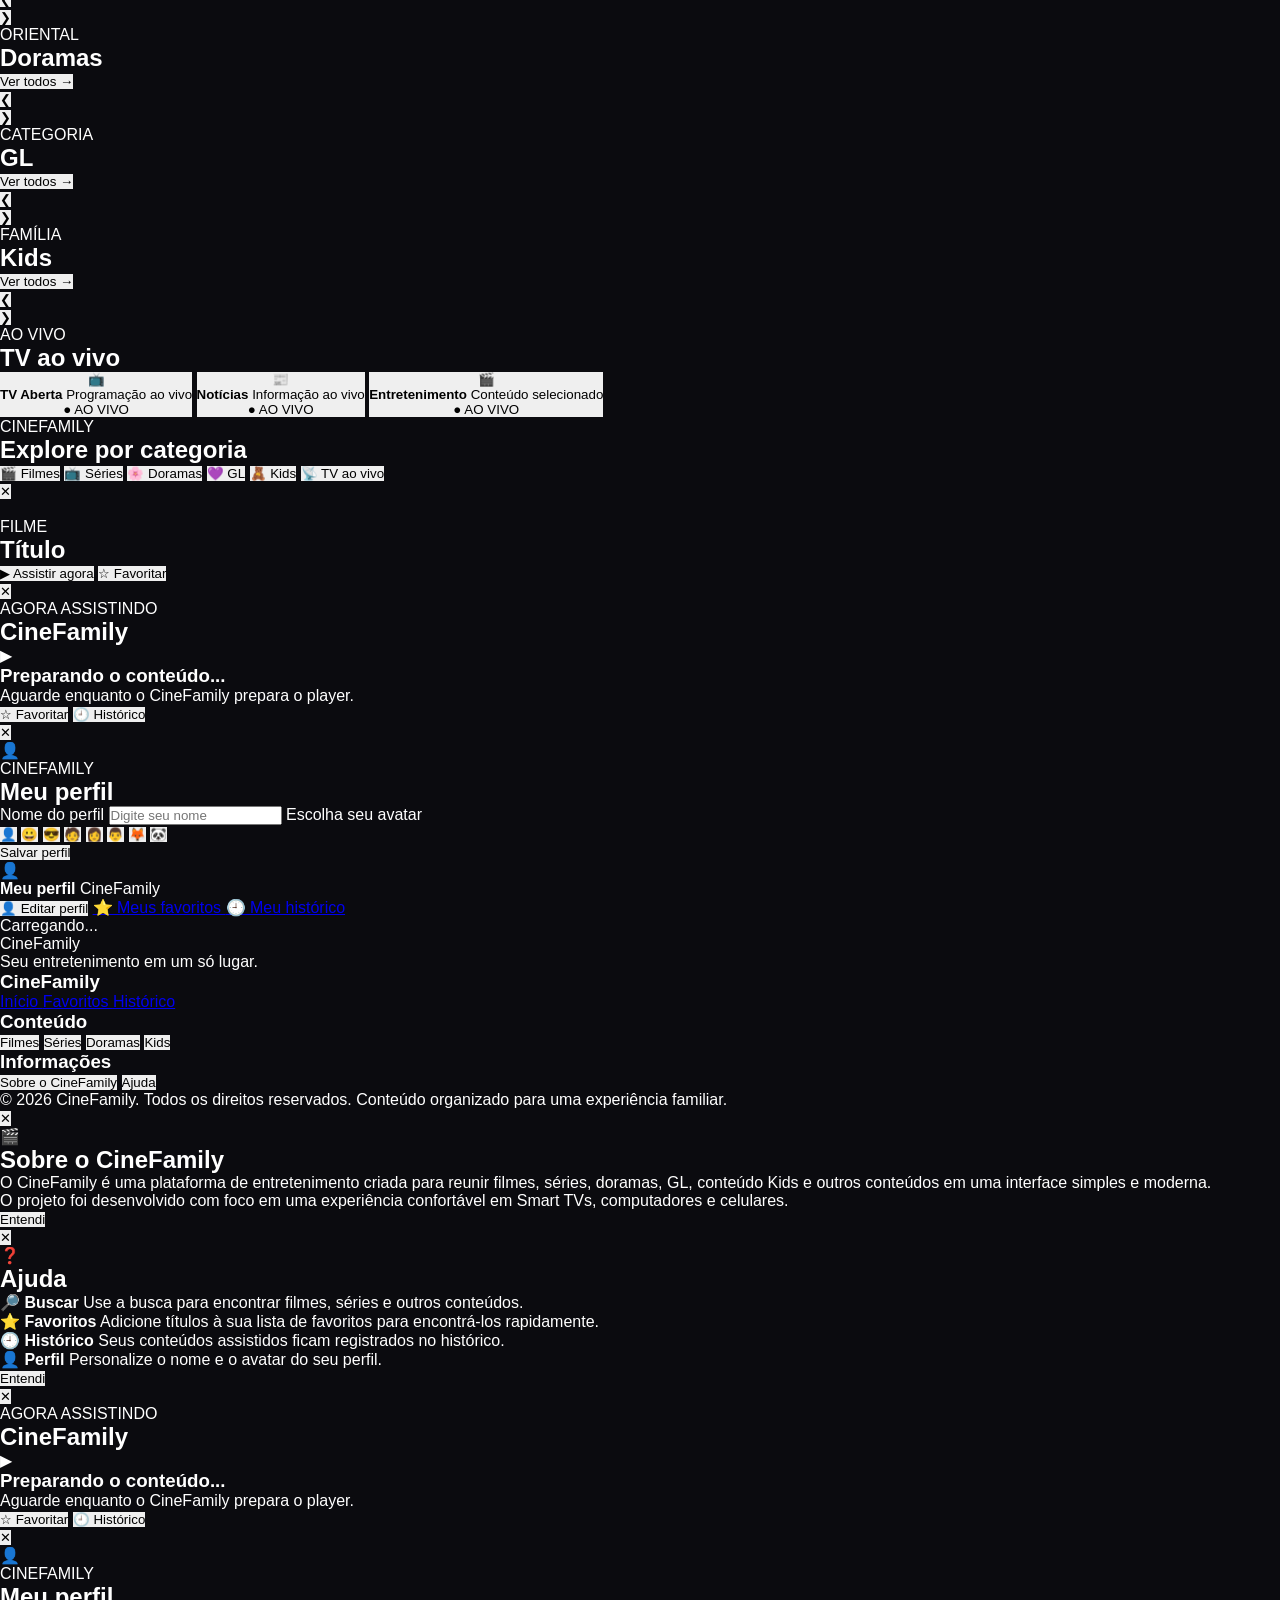
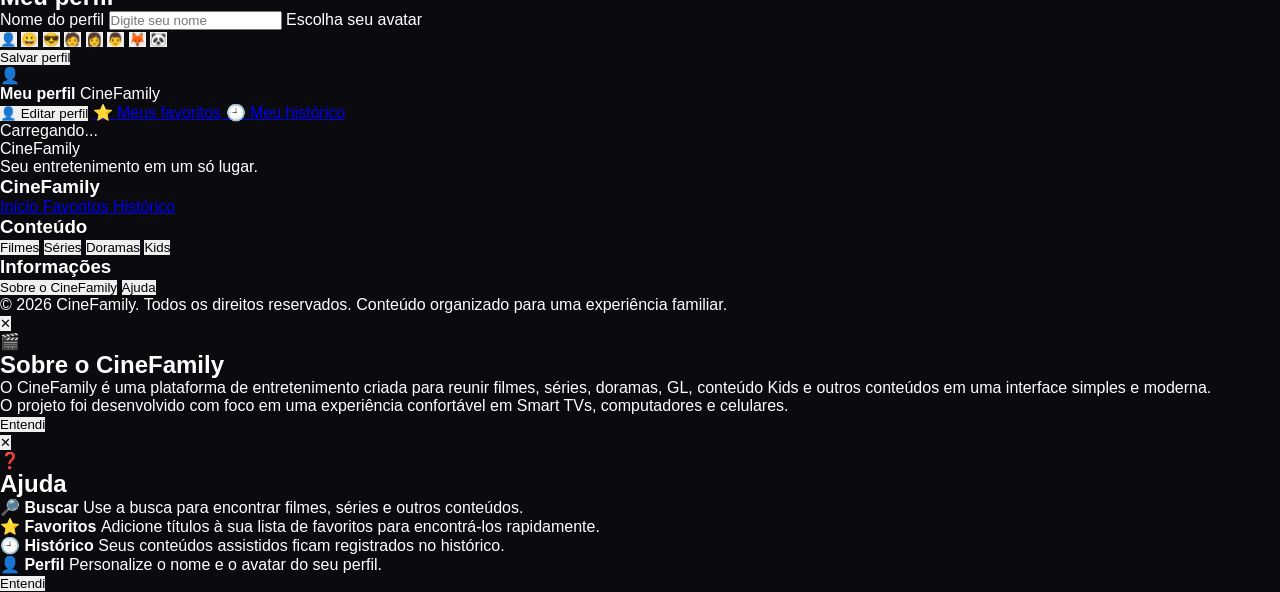
==== commit 19a6d3c0: "Update index.html" ====
--- a/index.html
+++ b/index.html
@@ -1,632 +1,2306 @@
 <!DOCTYPE html>
-
 <html lang="pt-BR">
 
 <head>
-
-```
-<meta charset="UTF-8">
-
-<meta
-    name="viewport"
-    content="width=device-width, initial-scale=1.0"
->
-
-<title>CineFamily</title>
-
-<link
-    rel="stylesheet"
-    href="style.css"
->
-```
-
+    <meta charset="UTF-8">
+    <meta name="viewport" content="width=device-width, initial-scale=1.0">
+
+    <title>CineFamily</title>
+
+    <link rel="stylesheet" href="style.css">
 </head>
 
 <body>
 
-<header>
-
-```
-<div class="logo">
-    CineFamily
-</div>
-
-<nav>
-
-    <a href="#tv">TV</a>
-
-    <a href="#destaques">
-        Destaques
-    </a>
-
-    <a href="#filmes">
-        Filmes
-    </a>
-
-    <a href="#series">
-        Séries
-    </a>
-
-    <a href="#doramas">
-        Doramas
-    </a>
-
-    <a href="#gl">
-        GL
-    </a>
-
-    <a href="#kids">
-        Kids
-    </a>
-
-    <a href="#explorar">
-        Explorar
-    </a>
-
-</nav>
-
-<div class="acoes">
-
-    <button
-        id="botao-busca"
-        title="Buscar"
+    <!-- =========================
+         TOPO
+    ========================== -->
+
+    <header>
+
+        <div class="logo">
+            CineFamily
+        </div>
+
+        <nav>
+
+            <a href="#inicio">
+                TV
+            </a>
+
+            <a href="#destaques">
+                Destaques
+            </a>
+
+            <a href="#filmes">
+                Filmes
+            </a>
+
+            <a href="#series">
+                Séries
+            </a>
+
+            <a href="#doramas">
+                Doramas
+            </a>
+
+            <a href="#gl">
+                GL
+            </a>
+
+            <a href="#kids">
+                Kids
+            </a>
+
+            <a href="#explorar">
+                Explorar
+            </a>
+
+        </nav>
+
+        <div class="acoes">
+
+            <span
+                id="botao-buscar"
+                title="Buscar"
+                style="cursor:pointer;">
+                🔎
+            </span>
+
+            <a
+                href="favoritos.html"
+                title="Favoritos">
+                ⭐
+            </a>
+
+            <a
+                href="historico.html"
+                title="Histórico">
+                🕘
+            </a>
+
+            <span
+                title="Perfil"
+                style="cursor:pointer;">
+                👤
+            </span>
+
+        </div>
+
+    </header>
+
+
+    <!-- =========================
+         CONTEÚDO PRINCIPAL
+    ========================== -->
+
+    <main id="inicio">
+
+
+        <!-- =========================
+             ÁREA DE BUSCA
+        ========================== -->
+
+        <section
+            id="explorar"
+            class="busca-area">
+
+            <div class="busca-box">
+
+                <input
+                    type="search"
+                    id="campo-busca"
+                    placeholder="Buscar filmes, séries, doramas..."
+                    autocomplete="off">
+
+                <button
+                    id="btnBuscar"
+                    type="button">
+                    🔎 Buscar
+                </button>
+
+            </div>
+
+            <div
+                id="resultados-busca"
+                class="resultados-busca">
+
+            </div>
+
+        </section>
+
+
+        <!-- =========================
+             CARROSSEL
+        ========================== -->
+
+        <section
+            id="destaques"
+            class="carrossel">
+
+
+            <div class="slide ativo">
+
+                <div class="conteudo-slide">
+
+                    <span class="categoria">
+                        DESTAQUE
+                    </span>
+
+                    <h1>
+                        CineFamily
+                    </h1>
+
+                    <p>
+                        Filmes, séries, doramas e muito mais
+                        em um só lugar.
+                    </p>
+
+                    <button
+                        type="button"
+                        onclick="document.querySelector('#filmes').scrollIntoView({behavior:'smooth'})">
+                        ▶ Explorar agora
+                    </button>
+
+                </div>
+
+            </div>
+
+
+            <div class="slide">
+
+                <div class="conteudo-slide">
+
+                    <span class="categoria">
+                        FILMES
+                    </span>
+
+                    <h1>
+                        Grandes histórias
+                    </h1>
+
+                    <p>
+                        Encontre filmes para assistir
+                        com toda a família.
+                    </p>
+
+                    <button
+                        type="button"
+                        onclick="document.querySelector('#filmes').scrollIntoView({behavior:'smooth'})">
+                        🎬 Ver filmes
+                    </button>
+
+                </div>
+
+            </div>
+
+
+            <div class="slide">
+
+                <div class="conteudo-slide">
+
+                    <span class="categoria">
+                        SÉRIES
+                    </span>
+
+                    <h1>
+                        Novas séries
+                    </h1>
+
+                    <p>
+                        Descubra séries populares,
+                        novidades e grandes sucessos.
+                    </p>
+
+                    <button
+                        type="button"
+                        onclick="document.querySelector('#series').scrollIntoView({behavior:'smooth'})">
+                        📺 Ver séries
+                    </button>
+
+                </div>
+
+            </div>
+
+
+            <div class="slide">
+
+                <div class="conteudo-slide">
+
+                    <span class="categoria">
+                        DORAMAS
+                    </span>
+
+                    <h1>
+                        Histórias inesquecíveis
+                    </h1>
+
+                    <p>
+                        Explore conteúdos asiáticos
+                        e descubra novas histórias.
+                    </p>
+
+                    <button
+                        type="button"
+                        onclick="document.querySelector('#doramas').scrollIntoView({behavior:'smooth'})">
+                        🇰🇷 Ver doramas
+                    </button>
+
+                </div>
+
+            </div>
+
+
+            <!-- BOTÃO ANTERIOR -->
+
+            <button
+                class="anterior"
+                type="button"
+                onclick="slideAnterior()">
+                ❮
+            </button>
+
+
+            <!-- BOTÃO PRÓXIMO -->
+
+            <button
+                class="proximo"
+                type="button"
+                onclick="proximoSlide()">
+                ❯
+            </button>
+
+
+            <!-- INDICADORES -->
+
+            <div class="indicadores">
+
+                <span
+                    class="indicador ativo"
+                    onclick="irParaSlide(0)">
+                </span>
+
+                <span
+                    class="indicador"
+                    onclick="irParaSlide(1)">
+                </span>
+
+                <span
+                    class="indicador"
+                    onclick="irParaSlide(2)">
+                </span>
+
+                <span
+                    class="indicador"
+                    onclick="irParaSlide(3)">
+                </span>
+
+            </div>
+
+        </section>
+
+
+        <!-- =========================
+             FILMES EM DESTAQUE
+        ========================== -->
+
+        <section
+            id="filmes"
+            class="categoria-secao">
+
+            <h2>
+                🔥 Filmes em destaque
+            </h2>
+
+            <div class="cards">
+
+            </div>
+
+        </section>
+
+
+        <!-- =========================
+             MAIS BEM AVALIADOS
+        ========================== -->
+
+        <section
+            id="avaliados"
+            class="categoria-secao">
+
+            <h2>
+                ⭐ Mais bem avaliados
+            </h2>
+
+            <div class="cards">
+
+            </div>
+
+        </section>
+
+
+        <!-- =========================
+             LANÇAMENTOS
+        ========================== -->
+
+        <section
+            id="lancamentos"
+            class="categoria-secao">
+
+            <h2>
+                🆕 Lançamentos
+            </h2>
+
+            <div class="cards">
+
+            </div>
+
+        </section>
+            <!-- ==================== CONTEÚDO PRINCIPAL ==================== -->
+    <main id="main-content">
+
+        <!-- ==================== CARROSSEL DE DESTAQUES ==================== -->
+        <section class="hero-section" id="hero-section">
+            <div class="hero-slider" id="hero-slider">
+
+                <div class="hero-slide active">
+                    <div class="hero-background"
+                         style="background-image: linear-gradient(90deg, rgba(0,0,0,0.95) 0%, rgba(0,0,0,0.75) 42%, rgba(0,0,0,0.15) 100%), url('https://image.tmdb.org/t/p/original/8cdWjvZQUExUUTzyp4t6EDMubfO.jpg');">
+                    </div>
+
+                    <div class="hero-content">
+                        <span class="hero-label">DESTAQUE</span>
+                        <h1 class="hero-title">Filmes e Séries</h1>
+                        <p class="hero-description">
+                            Encontre seus filmes, séries, doramas e conteúdos favoritos em um só lugar.
+                        </p>
+
+                        <div class="hero-buttons">
+                            <button class="btn-primary hero-watch-btn" type="button">
+                                ▶ Assistir agora
+                            </button>
+
+                            <button class="btn-secondary hero-info-btn" type="button">
+                                ⓘ Mais informações
+                            </button>
+                        </div>
+                    </div>
+                </div>
+
+                <div class="hero-slide">
+                    <div class="hero-background"
+                         style="background-image: linear-gradient(90deg, rgba(0,0,0,0.95) 0%, rgba(0,0,0,0.72) 42%, rgba(0,0,0,0.10) 100%), url('https://image.tmdb.org/t/p/original/9n2tJBplPbgR2ca05hS5CKwzP2c.jpg');">
+                    </div>
+
+                    <div class="hero-content">
+                        <span class="hero-label">CINEFAMILY</span>
+                        <h1 class="hero-title">Uma nova experiência</h1>
+                        <p class="hero-description">
+                            Navegue por milhares de títulos e descubra novas histórias para assistir.
+                        </p>
+
+                        <div class="hero-buttons">
+                            <button class="btn-primary hero-watch-btn" type="button">
+                                ▶ Assistir agora
+                            </button>
+
+                            <button class="btn-secondary hero-info-btn" type="button">
+                                ⓘ Mais informações
+                            </button>
+                        </div>
+                    </div>
+                </div>
+
+                <div class="hero-slide">
+                    <div class="hero-background"
+                         style="background-image: linear-gradient(90deg, rgba(0,0,0,0.95) 0%, rgba(0,0,0,0.72) 42%, rgba(0,0,0,0.10) 100%), url('https://image.tmdb.org/t/p/original/3V4kLQg0kSqPLctI5ziYWabAZYF.jpg');">
+                    </div>
+
+                    <div class="hero-content">
+                        <span class="hero-label">NOVOS TÍTULOS</span>
+                        <h1 class="hero-title">Descubra algo novo</h1>
+                        <p class="hero-description">
+                            Explore novidades, sucessos e conteúdos selecionados especialmente para você.
+                        </p>
+
+                        <div class="hero-buttons">
+                            <button class="btn-primary hero-watch-btn" type="button">
+                                ▶ Assistir agora
+                            </button>
+
+                            <button class="btn-secondary hero-info-btn" type="button">
+                                ⓘ Mais informações
+                            </button>
+                        </div>
+                    </div>
+                </div>
+
+                <div class="hero-slide">
+                    <div class="hero-background"
+                         style="background-image: linear-gradient(90deg, rgba(0,0,0,0.95) 0%, rgba(0,0,0,0.72) 42%, rgba(0,0,0,0.10) 100%), url('https://image.tmdb.org/t/p/original/2vFuG6bWGyQUzYS9d69E5l85nIz.jpg');">
+                    </div>
+
+                    <div class="hero-content">
+                        <span class="hero-label">CINEFAMILY</span>
+                        <h1 class="hero-title">Seu entretenimento</h1>
+                        <p class="hero-description">
+                            Filmes, séries e muito mais para aproveitar com toda a família.
+                        </p>
+
+                        <div class="hero-buttons">
+                            <button class="btn-primary hero-watch-btn" type="button">
+                                ▶ Assistir agora
+                            </button>
+
+                            <button class="btn-secondary hero-info-btn" type="button">
+                                ⓘ Mais informações
+                            </button>
+                        </div>
+                    </div>
+                </div>
+
+            </div>
+
+            <!-- CONTROLES DO CARROSSEL -->
+            <button class="hero-arrow hero-prev" id="hero-prev" type="button" aria-label="Anterior">
+                ❮
+            </button>
+
+            <button class="hero-arrow hero-next" id="hero-next" type="button" aria-label="Próximo">
+                ❯
+            </button>
+
+            <div class="hero-indicators" id="hero-indicators">
+                <button class="hero-indicator active" type="button" data-slide="0"></button>
+                <button class="hero-indicator" type="button" data-slide="1"></button>
+                <button class="hero-indicator" type="button" data-slide="2"></button>
+                <button class="hero-indicator" type="button" data-slide="3"></button>
+            </div>
+        </section>
+
+
+        <!-- ==================== ÁREA DE BUSCA ==================== -->
+        <section class="search-area" id="search-area">
+            <div class="search-container">
+                <div class="search-box-large">
+                    <span class="search-icon-large">🔎</span>
+
+                    <input
+                        type="search"
+                        id="main-search-input"
+                        class="main-search-input"
+                        placeholder="Buscar filmes, séries, doramas..."
+                        autocomplete="off"
+                    >
+
+                    <button
+                        type="button"
+                        id="main-search-button"
+                        class="main-search-button"
+                    >
+                        Buscar
+                    </button>
+                </div>
+
+                <div id="search-suggestions" class="search-suggestions"></div>
+            </div>
+        </section>
+
+
+        <!-- ==================== RESULTADO DA BUSCA ==================== -->
+        <section
+            class="content-section search-results-section"
+            id="search-results-section"
+            hidden
+        >
+            <div class="section-header">
+                <div>
+                    <span class="section-kicker">RESULTADOS</span>
+                    <h2 class="section-title" id="search-results-title">
+                        Resultados da busca
+                    </h2>
+                </div>
+
+                <button
+                    type="button"
+                    class="section-action"
+                    id="close-search-results"
+                >
+                    ✕ Fechar
+                </button>
+            </div>
+
+            <div
+                class="movie-grid"
+                id="search-results-grid"
+            ></div>
+        </section>
+
+
+        <!-- ==================== CONTINUAR ASSISTINDO ==================== -->
+        <section
+            class="content-section"
+            id="continue-section"
+            hidden
+        >
+            <div class="section-header">
+                <div>
+                    <span class="section-kicker">SEU HISTÓRICO</span>
+                    <h2 class="section-title">Continuar assistindo</h2>
+                </div>
+
+                <a href="historico.html" class="section-action">
+                    Ver histórico →
+                </a>
+            </div>
+
+            <div
+                class="horizontal-content-row"
+                id="continue-row"
+            ></div>
+        </section>
+
+
+        <!-- ==================== FAVORITOS ==================== -->
+        <section
+            class="content-section"
+            id="favorites-section"
+            hidden
+        >
+            <div class="section-header">
+                <div>
+                    <span class="section-kicker">MINHA LISTA</span>
+                    <h2 class="section-title">Meus favoritos</h2>
+                </div>
+
+                <a href="favoritos.html" class="section-action">
+                    Ver todos →
+                </a>
+            </div>
+
+            <div
+                class="horizontal-content-row"
+                id="favorites-row"
+            ></div>
+        </section>
+
+
+        <!-- ==================== FILMES ==================== -->
+        <section class="content-section" id="movies-section">
+
+            <div class="section-header">
+                <div>
+                    <span class="section-kicker">CINEFAMILY</span>
+                    <h2 class="section-title">Filmes</h2>
+                </div>
+
+                <button
+                    type="button"
+                    class="section-action"
+                    data-category="filmes"
+                >
+                    Ver todos →
+                </button>
+            </div>
+
+            <div class="content-slider-wrapper">
+
+                <button
+                    type="button"
+                    class="row-arrow row-arrow-left"
+                    data-target="movies-row"
+                    aria-label="Filmes anteriores"
+                >
+                    ❮
+                </button>
+
+                <div
+                    class="horizontal-content-row"
+                    id="movies-row"
+                ></div>
+
+                <button
+                    type="button"
+                    class="row-arrow row-arrow-right"
+                    data-target="movies-row"
+                    aria-label="Mais filmes"
+                >
+                    ❯
+                </button>
+
+            </div>
+        </section>
+
+
+        <!-- ==================== SÉRIES ==================== -->
+        <section class="content-section" id="series-section">
+
+            <div class="section-header">
+                <div>
+                    <span class="section-kicker">CINEFAMILY</span>
+                    <h2 class="section-title">Séries</h2>
+                </div>
+
+                <button
+                    type="button"
+                    class="section-action"
+                    data-category="series"
+                >
+                    Ver todos →
+                </button>
+            </div>
+
+            <div class="content-slider-wrapper">
+
+                <button
+                    type="button"
+                    class="row-arrow row-arrow-left"
+                    data-target="series-row"
+                    aria-label="Séries anteriores"
+                >
+                    ❮
+                </button>
+
+                <div
+                    class="horizontal-content-row"
+                    id="series-row"
+                ></div>
+
+                <button
+                    type="button"
+                    class="row-arrow row-arrow-right"
+                    data-target="series-row"
+                    aria-label="Mais séries"
+                >
+                    ❯
+                </button>
+
+            </div>
+        </section>
+
+
+        <!-- ==================== DORAMAS ==================== -->
+        <section class="content-section" id="doramas-section">
+
+            <div class="section-header">
+                <div>
+                    <span class="section-kicker">ORIENTAL</span>
+                    <h2 class="section-title">Doramas</h2>
+                </div>
+
+                <button
+                    type="button"
+                    class="section-action"
+                    data-category="doramas"
+                >
+                    Ver todos →
+                </button>
+            </div>
+
+            <div class="content-slider-wrapper">
+
+                <button
+                    type="button"
+                    class="row-arrow row-arrow-left"
+                    data-target="doramas-row"
+                    aria-label="Doramas anteriores"
+                >
+                    ❮
+                </button>
+
+                <div
+                    class="horizontal-content-row"
+                    id="doramas-row"
+                ></div>
+
+                <button
+                    type="button"
+                    class="row-arrow row-arrow-right"
+                    data-target="doramas-row"
+                    aria-label="Mais doramas"
+                >
+                    ❯
+                </button>
+
+            </div>
+        </section>
+
+
+        <!-- ==================== GL ==================== -->
+        <section class="content-section" id="gl-section">
+
+            <div class="section-header">
+                <div>
+                    <span class="section-kicker">CATEGORIA</span>
+                    <h2 class="section-title">GL</h2>
+                </div>
+
+                <button
+                    type="button"
+                    class="section-action"
+                    data-category="gl"
+                >
+                    Ver todos →
+                </button>
+            </div>
+
+            <div class="content-slider-wrapper">
+
+                <button
+                    type="button"
+                    class="row-arrow row-arrow-left"
+                    data-target="gl-row"
+                    aria-label="GL anteriores"
+                >
+                    ❮
+                </button>
+
+                <div
+                    class="horizontal-content-row"
+                    id="gl-row"
+                ></div>
+
+                <button
+                    type="button"
+                    class="row-arrow row-arrow-right"
+                    data-target="gl-row"
+                    aria-label="Mais GL"
+                >
+                    ❯
+                </button>
+
+            </div>
+        </section>
+
+
+        <!-- ==================== KIDS ==================== -->
+        <section class="content-section" id="kids-section">
+
+            <div class="section-header">
+                <div>
+                    <span class="section-kicker">FAMÍLIA</span>
+                    <h2 class="section-title">Kids</h2>
+                </div>
+
+                <button
+                    type="button"
+                    class="section-action"
+                    data-category="kids"
+                >
+                    Ver todos →
+                </button>
+            </div>
+
+            <div class="content-slider-wrapper">
+
+                <button
+                    type="button"
+                    class="row-arrow row-arrow-left"
+                    data-target="kids-row"
+                    aria-label="Kids anteriores"
+                >
+                    ❮
+                </button>
+
+                <div
+                    class="horizontal-content-row"
+                    id="kids-row"
+                ></div>
+
+                <button
+                    type="button"
+                    class="row-arrow row-arrow-right"
+                    data-target="kids-row"
+                    aria-label="Mais conteúdo Kids"
+                >
+                    ❯
+                </button>
+
+            </div>
+        </section>
+
+
+        <!-- ==================== TV AO VIVO ==================== -->
+        <section class="content-section" id="live-tv-section">
+
+            <div class="section-header">
+                <div>
+                    <span class="section-kicker">AO VIVO</span>
+                    <h2 class="section-title">TV ao vivo</h2>
+                </div>
+            </div>
+
+            <div class="live-tv-grid">
+
+                <button
+                    type="button"
+                    class="live-tv-card"
+                    data-channel="tv-aberta"
+                >
+                    <div class="live-tv-icon">📺</div>
+                    <div class="live-tv-info">
+                        <strong>TV Aberta</strong>
+                        <span>Programação ao vivo</span>
+                    </div>
+                    <span class="live-badge">● AO VIVO</span>
+                </button>
+
+                <button
+                    type="button"
+                    class="live-tv-card"
+                    data-channel="noticias"
+                >
+                    <div class="live-tv-icon">📰</div>
+                    <div class="live-tv-info">
+                        <strong>Notícias</strong>
+                        <span>Informação ao vivo</span>
+                    </div>
+                    <span class="live-badge">● AO VIVO</span>
+                </button>
+
+                <button
+                    type="button"
+                    class="live-tv-card"
+                    data-channel="entretenimento"
+                >
+                    <div class="live-tv-icon">🎬</div>
+                    <div class="live-tv-info">
+                        <strong>Entretenimento</strong>
+                        <span>Conteúdo selecionado</span>
+                    </div>
+                    <span class="live-badge">● AO VIVO</span>
+                </button>
+
+            </div>
+        </section>
+
+
+        <!-- ==================== EXPLORAR ==================== -->
+        <section class="content-section" id="explore-section">
+
+            <div class="section-header">
+                <div>
+                    <span class="section-kicker">CINEFAMILY</span>
+                    <h2 class="section-title">Explore por categoria</h2>
+                </div>
+            </div>
+
+            <div class="category-grid">
+
+                <button
+                    type="button"
+                    class="category-card category-movies"
+                    data-category="filmes"
+                >
+                    <span class="category-icon">🎬</span>
+                    <span class="category-name">Filmes</span>
+                </button>
+
+                <button
+                    type="button"
+                    class="category-card category-series"
+                    data-category="series"
+                >
+                    <span class="category-icon">📺</span>
+                    <span class="category-name">Séries</span>
+                </button>
+
+                <button
+                    type="button"
+                    class="category-card category-doramas"
+                    data-category="doramas"
+                >
+                    <span class="category-icon">🌸</span>
+                    <span class="category-name">Doramas</span>
+                </button>
+
+                <button
+                    type="button"
+                    class="category-card category-gl"
+                    data-category="gl"
+                >
+                    <span class="category-icon">💜</span>
+                    <span class="category-name">GL</span>
+                </button>
+
+                <button
+                    type="button"
+                    class="category-card category-kids"
+                    data-category="kids"
+                >
+                    <span class="category-icon">🧸</span>
+                    <span class="category-name">Kids</span>
+                </button>
+
+                <button
+                    type="button"
+                    class="category-card category-live"
+                    data-category="tv"
+                >
+                    <span class="category-icon">📡</span>
+                    <span class="category-name">TV ao vivo</span>
+                </button>
+
+            </div>
+        </section>
+
+    </main>
+
+
+    <!-- ==================== MODAL DE DETALHES ==================== -->
+    <div
+        class="modal-overlay"
+        id="details-modal"
+        aria-hidden="true"
     >
-        🔎
-    </button>
-
-    <a
-        href="favoritos.html"
-        title="Meus favoritos"
+        <div
+            class="details-modal"
+            role="dialog"
+            aria-modal="true"
+            aria-labelledby="details-modal-title"
+        >
+
+            <button
+                type="button"
+                class="modal-close"
+                id="details-modal-close"
+                aria-label="Fechar"
+            >
+                ✕
+            </button>
+
+            <div
+                class="details-backdrop"
+                id="details-backdrop"
+            ></div>
+
+            <div class="details-content">
+
+                <div class="details-poster-wrapper">
+                    <img
+                        src=""
+                        alt=""
+                        id="details-poster"
+                        class="details-poster"
+                    >
+                </div>
+
+                <div class="details-info">
+
+                    <span
+                        class="details-type"
+                        id="details-type"
+                    >
+                        FILME
+                    </span>
+
+                    <h2
+                        class="details-title"
+                        id="details-modal-title"
+                    >
+                        Título
+                    </h2>
+
+                    <div class="details-meta" id="details-meta"></div>
+
+                    <p
+                        class="details-overview"
+                        id="details-overview"
+                    ></p>
+
+                    <div class="details-actions">
+
+                        <button
+                            type="button"
+                            class="btn-primary"
+                            id="details-watch"
+                        >
+                            ▶ Assistir agora
+                        </button>
+
+                        <button
+                            type="button"
+                            class="btn-favorite"
+                            id="details-favorite"
+                        >
+                            ☆ Favoritar
+                        </button>
+
+                    </div>
+
+                </div>
+            </div>
+        </div>
+    </div>
+        <!-- ==================== MODAL DO PLAYER ==================== -->
+    <div
+        class="modal-overlay player-modal-overlay"
+        id="player-modal"
+        aria-hidden="true"
     >
-        ⭐
-    </a>
-
-    <a
-        href="historico.html"
-        title="Meu histórico"
+        <div
+            class="player-modal"
+            role="dialog"
+            aria-modal="true"
+            aria-label="Player CineFamily"
+        >
+
+            <button
+                type="button"
+                class="modal-close player-close"
+                id="player-modal-close"
+                aria-label="Fechar player"
+            >
+                ✕
+            </button>
+
+            <div class="player-header">
+                <div class="player-title-area">
+                    <span class="player-type" id="player-type">
+                        AGORA ASSISTINDO
+                    </span>
+
+                    <h2 class="player-title" id="player-title">
+                        CineFamily
+                    </h2>
+                </div>
+            </div>
+
+            <div class="player-container" id="player-container">
+
+                <div
+                    class="player-placeholder"
+                    id="player-placeholder"
+                >
+                    <div class="player-placeholder-icon">▶</div>
+
+                    <h3>Preparando o conteúdo...</h3>
+
+                    <p>
+                        Aguarde enquanto o CineFamily prepara o player.
+                    </p>
+                </div>
+
+                <video
+                    id="cinefamily-video"
+                    class="cinefamily-video"
+                    controls
+                    playsinline
+                    preload="metadata"
+                    hidden
+                ></video>
+
+                <iframe
+                    id="cinefamily-iframe"
+                    class="cinefamily-iframe"
+                    title="Player CineFamily"
+                    allow="autoplay; fullscreen; picture-in-picture"
+                    allowfullscreen
+                    hidden
+                ></iframe>
+
+            </div>
+
+            <div class="player-footer">
+
+                <div class="player-description">
+                    <span id="player-description"></span>
+                </div>
+
+                <div class="player-controls-extra">
+
+                    <button
+                        type="button"
+                        class="player-action"
+                        id="player-favorite-button"
+                    >
+                        ☆ Favoritar
+                    </button>
+
+                    <button
+                        type="button"
+                        class="player-action"
+                        id="player-history-button"
+                    >
+                        🕘 Histórico
+                    </button>
+
+                </div>
+
+            </div>
+        </div>
+    </div>
+
+
+    <!-- ==================== MODAL DE PERFIL ==================== -->
+    <div
+        class="modal-overlay"
+        id="profile-modal"
+        aria-hidden="true"
     >
-        🕘
-    </a>
-
-    <span title="Perfil">
-        👤
-    </span>
-
-</div>
-```
-
-</header>
-
-<!-- BUSCA -->
-
-<section id="area-busca">
-
-```
-<div class="busca-container">
-
-    <input
-        type="text"
-        id="campo-busca"
-        placeholder="Digite o nome de um filme ou série..."
-        autocomplete="off"
+        <div
+            class="profile-modal"
+            role="dialog"
+            aria-modal="true"
+            aria-labelledby="profile-modal-title"
+        >
+
+            <button
+                type="button"
+                class="modal-close"
+                id="profile-modal-close"
+                aria-label="Fechar perfil"
+            >
+                ✕
+            </button>
+
+            <div class="profile-modal-header">
+
+                <div
+                    class="profile-avatar-large"
+                    id="profile-avatar-large"
+                >
+                    👤
+                </div>
+
+                <div>
+                    <span class="section-kicker">CINEFAMILY</span>
+
+                    <h2
+                        class="profile-modal-title"
+                        id="profile-modal-title"
+                    >
+                        Meu perfil
+                    </h2>
+                </div>
+
+            </div>
+
+            <div class="profile-form">
+
+                <label for="profile-name">
+                    Nome do perfil
+                </label>
+
+                <input
+                    type="text"
+                    id="profile-name"
+                    class="profile-input"
+                    maxlength="30"
+                    placeholder="Digite seu nome"
+                >
+
+                <label>
+                    Escolha seu avatar
+                </label>
+
+                <div
+                    class="avatar-options"
+                    id="avatar-options"
+                >
+
+                    <button
+                        type="button"
+                        class="avatar-option selected"
+                        data-avatar="👤"
+                        aria-label="Avatar padrão"
+                    >
+                        👤
+                    </button>
+
+                    <button
+                        type="button"
+                        class="avatar-option"
+                        data-avatar="😀"
+                        aria-label="Avatar sorridente"
+                    >
+                        😀
+                    </button>
+
+                    <button
+                        type="button"
+                        class="avatar-option"
+                        data-avatar="😎"
+                        aria-label="Avatar óculos"
+                    >
+                        😎
+                    </button>
+
+                    <button
+                        type="button"
+                        class="avatar-option"
+                        data-avatar="🧑"
+                        aria-label="Avatar pessoa"
+                    >
+                        🧑
+                    </button>
+
+                    <button
+                        type="button"
+                        class="avatar-option"
+                        data-avatar="👩"
+                        aria-label="Avatar mulher"
+                    >
+                        👩
+                    </button>
+
+                    <button
+                        type="button"
+                        class="avatar-option"
+                        data-avatar="👨"
+                        aria-label="Avatar homem"
+                    >
+                        👨
+                    </button>
+
+                    <button
+                        type="button"
+                        class="avatar-option"
+                        data-avatar="🦊"
+                        aria-label="Avatar raposa"
+                    >
+                        🦊
+                    </button>
+
+                    <button
+                        type="button"
+                        class="avatar-option"
+                        data-avatar="🐼"
+                        aria-label="Avatar panda"
+                    >
+                        🐼
+                    </button>
+
+                </div>
+
+                <button
+                    type="button"
+                    class="btn-primary profile-save-button"
+                    id="profile-save-button"
+                >
+                    Salvar perfil
+                </button>
+
+            </div>
+        </div>
+    </div>
+
+
+    <!-- ==================== MENU DE USUÁRIO ==================== -->
+    <div
+        class="user-menu"
+        id="user-menu"
+        aria-hidden="true"
     >
 
-    <button
-        id="fechar-busca"
-        type="button"
+        <div class="user-menu-profile">
+
+            <div
+                class="user-menu-avatar"
+                id="user-menu-avatar"
+            >
+                👤
+            </div>
+
+            <div class="user-menu-user-info">
+
+                <strong id="user-menu-name">
+                    Meu perfil
+                </strong>
+
+                <span>
+                    CineFamily
+                </span>
+
+            </div>
+        </div>
+
+        <div class="user-menu-divider"></div>
+
+        <button
+            type="button"
+            class="user-menu-item"
+            id="open-profile"
+        >
+            👤 Editar perfil
+        </button>
+
+        <a
+            href="favoritos.html"
+            class="user-menu-item"
+        >
+            ⭐ Meus favoritos
+        </a>
+
+        <a
+            href="historico.html"
+            class="user-menu-item"
+        >
+            🕘 Meu histórico
+        </a>
+
+    </div>
+
+
+    <!-- ==================== TOAST / NOTIFICAÇÕES ==================== -->
+    <div
+        class="toast-container"
+        id="toast-container"
+        aria-live="polite"
+        aria-atomic="true"
+    ></div>
+
+
+    <!-- ==================== LOADING ==================== -->
+    <div
+        class="global-loading"
+        id="global-loading"
+        aria-hidden="true"
     >
-        ✕
-    </button>
-
-</div>
-```
-
-</section>
-
-<main>
-
-<!-- CARROSSEL -->
-
-<section
-    class="carrossel"
-    id="destaques"
->
-
-```
-<div class="slide ativo">
-
-    <div class="conteudo-slide">
-
-        <span class="categoria">
-            🔥 DESTAQUE
-        </span>
-
-        <h1>
-            O Último Horizonte
-        </h1>
-
-        <p>
-            Uma aventura começa quando quatro amigos
-            descobrem um lugar que ninguém conhecia.
+        <div class="loading-spinner"></div>
+
+        <p id="loading-message">
+            Carregando...
         </p>
-
-        <button class="assistir">
-            ▶ Assistir agora
+    </div>
+
+
+    <!-- ==================== MENSAGEM DE ERRO ==================== -->
+    <div
+        class="error-message"
+        id="error-message"
+        hidden
+    >
+        <div class="error-icon">⚠️</div>
+
+        <h3>Não foi possível carregar o conteúdo</h3>
+
+        <p id="error-message-text">
+            Tente novamente em alguns instantes.
+        </p>
+
+        <button
+            type="button"
+            class="btn-primary"
+            id="retry-button"
+        >
+            Tentar novamente
         </button>
-
     </div>
 
-</div>
-
-
-<div class="slide">
-
-    <div class="conteudo-slide">
-
-        <span class="categoria">
-            📺 SÉRIE
-        </span>
-
-        <h1>
-            Além das Estrelas
-        </h1>
-
-        <p>
-            Uma equipe embarca em uma missão que pode
-            mudar o futuro da humanidade.
+
+    <!-- ==================== RODAPÉ ==================== -->
+    <footer class="site-footer">
+
+        <div class="footer-content">
+
+            <div class="footer-brand">
+
+                <div class="footer-logo">
+                    Cine<span>Family</span>
+                </div>
+
+                <p>
+                    Seu entretenimento em um só lugar.
+                </p>
+
+            </div>
+
+            <div class="footer-links">
+
+                <div class="footer-column">
+
+                    <h3>CineFamily</h3>
+
+                    <a href="index.html">
+                        Início
+                    </a>
+
+                    <a href="favoritos.html">
+                        Favoritos
+                    </a>
+
+                    <a href="historico.html">
+                        Histórico
+                    </a>
+
+                </div>
+
+                <div class="footer-column">
+
+                    <h3>Conteúdo</h3>
+
+                    <button
+                        type="button"
+                        data-category="filmes"
+                    >
+                        Filmes
+                    </button>
+
+                    <button
+                        type="button"
+                        data-category="series"
+                    >
+                        Séries
+                    </button>
+
+                    <button
+                        type="button"
+                        data-category="doramas"
+                    >
+                        Doramas
+                    </button>
+
+                    <button
+                        type="button"
+                        data-category="kids"
+                    >
+                        Kids
+                    </button>
+
+                </div>
+
+                <div class="footer-column">
+
+                    <h3>Informações</h3>
+
+                    <button
+                        type="button"
+                        id="footer-about"
+                    >
+                        Sobre o CineFamily
+                    </button>
+
+                    <button
+                        type="button"
+                        id="footer-help"
+                    >
+                        Ajuda
+                    </button>
+
+                </div>
+
+            </div>
+        </div>
+
+        <div class="footer-bottom">
+
+            <span>
+                © 2026 CineFamily. Todos os direitos reservados.
+            </span>
+
+            <span>
+                Conteúdo organizado para uma experiência familiar.
+            </span>
+
+        </div>
+
+    </footer>
+
+
+    <!-- ==================== MODAL SOBRE ==================== -->
+    <div
+        class="modal-overlay"
+        id="about-modal"
+        aria-hidden="true"
+    >
+        <div
+            class="simple-modal"
+            role="dialog"
+            aria-modal="true"
+            aria-labelledby="about-title"
+        >
+
+            <button
+                type="button"
+                class="modal-close"
+                id="about-modal-close"
+                aria-label="Fechar"
+            >
+                ✕
+            </button>
+
+            <div class="simple-modal-icon">
+                🎬
+            </div>
+
+            <h2 id="about-title">
+                Sobre o CineFamily
+            </h2>
+
+            <p>
+                O CineFamily é uma plataforma de entretenimento
+                criada para reunir filmes, séries, doramas,
+                GL, conteúdo Kids e outros conteúdos em uma
+                interface simples e moderna.
+            </p>
+
+            <p>
+                O projeto foi desenvolvido com foco em uma
+                experiência confortável em Smart TVs,
+                computadores e celulares.
+            </p>
+
+            <button
+                type="button"
+                class="btn-primary"
+                id="about-ok-button"
+            >
+                Entendi
+            </button>
+
+        </div>
+    </div>
+
+
+    <!-- ==================== MODAL AJUDA ==================== -->
+    <div
+        class="modal-overlay"
+        id="help-modal"
+        aria-hidden="true"
+    >
+        <div
+            class="simple-modal"
+            role="dialog"
+            aria-modal="true"
+            aria-labelledby="help-title"
+        >
+
+            <button
+                type="button"
+                class="modal-close"
+                id="help-modal-close"
+                aria-label="Fechar"
+            >
+                ✕
+            </button>
+
+            <div class="simple-modal-icon">
+                ❓
+            </div>
+
+            <h2 id="help-title">
+                Ajuda
+            </h2>
+
+            <div class="help-content">
+
+                <div class="help-item">
+                    <strong>🔎 Buscar</strong>
+                    <span>
+                        Use a busca para encontrar filmes,
+                        séries e outros conteúdos.
+                    </span>
+                </div>
+
+                <div class="help-item">
+                    <strong>⭐ Favoritos</strong>
+                    <span>
+                        Adicione títulos à sua lista de favoritos
+                        para encontrá-los rapidamente.
+                    </span>
+                </div>
+
+                <div class="help-item">
+                    <strong>🕘 Histórico</strong>
+                    <span>
+                        Seus conteúdos assistidos ficam registrados
+                        no histórico.
+                    </span>
+                </div>
+
+                <div class="help-item">
+                    <strong>👤 Perfil</strong>
+                    <span>
+                        Personalize o nome e o avatar do seu perfil.
+                    </span>
+                </div>
+
+            </div>
+
+            <button
+                type="button"
+                class="btn-primary"
+                id="help-ok-button"
+            >
+                Entendi
+            </button>
+
+        </div>
+    </div>
+
+
+    <!-- ==================== SCRIPTS ==================== -->
+
+    <script>
+        /*
+         * Configuração básica do CineFamily.
+         * A lógica completa do aplicativo permanece no script.js.
+         */
+
+        window.CINEFAMILY_CONFIG = {
+            appName: "CineFamily",
+
+            workerUrl: "https://cinefamily-tmdb.thabsleao.workers.dev",
+
+            imageBaseUrl: "https://image.tmdb.org/t/p/",
+
+            posterSize: "w500",
+
+            backdropSize: "original",
+
+            language: "pt-BR",
+
+            region: "BR",
+
+            adultContent: false
+        };
+    </script>
+
+    <script src="script.js"></script>
+
+</body>
+</html>
+    <!-- ==================== MODAL DO PLAYER ==================== -->
+    <div
+        class="modal-overlay player-modal-overlay"
+        id="player-modal"
+        aria-hidden="true"
+    >
+        <div
+            class="player-modal"
+            role="dialog"
+            aria-modal="true"
+            aria-label="Player CineFamily"
+        >
+
+            <button
+                type="button"
+                class="modal-close player-close"
+                id="player-modal-close"
+                aria-label="Fechar player"
+            >
+                ✕
+            </button>
+
+            <div class="player-header">
+                <div class="player-title-area">
+                    <span class="player-type" id="player-type">
+                        AGORA ASSISTINDO
+                    </span>
+
+                    <h2 class="player-title" id="player-title">
+                        CineFamily
+                    </h2>
+                </div>
+            </div>
+
+            <div class="player-container" id="player-container">
+
+                <div
+                    class="player-placeholder"
+                    id="player-placeholder"
+                >
+                    <div class="player-placeholder-icon">
+                        ▶
+                    </div>
+
+                    <h3>
+                        Preparando o conteúdo...
+                    </h3>
+
+                    <p>
+                        Aguarde enquanto o CineFamily prepara o player.
+                    </p>
+                </div>
+
+                <video
+                    id="cinefamily-video"
+                    class="cinefamily-video"
+                    controls
+                    playsinline
+                    preload="metadata"
+                    hidden
+                ></video>
+
+                <iframe
+                    id="cinefamily-iframe"
+                    class="cinefamily-iframe"
+                    title="Player CineFamily"
+                    allow="autoplay; fullscreen; picture-in-picture"
+                    allowfullscreen
+                    hidden
+                ></iframe>
+
+            </div>
+
+            <div class="player-footer">
+
+                <div class="player-description">
+                    <span id="player-description"></span>
+                </div>
+
+                <div class="player-controls-extra">
+
+                    <button
+                        type="button"
+                        class="player-action"
+                        id="player-favorite-button"
+                    >
+                        ☆ Favoritar
+                    </button>
+
+                    <button
+                        type="button"
+                        class="player-action"
+                        id="player-history-button"
+                    >
+                        🕘 Histórico
+                    </button>
+
+                </div>
+
+            </div>
+        </div>
+    </div>
+
+
+    <!-- ==================== MODAL DE PERFIL ==================== -->
+    <div
+        class="modal-overlay"
+        id="profile-modal"
+        aria-hidden="true"
+    >
+        <div
+            class="profile-modal"
+            role="dialog"
+            aria-modal="true"
+            aria-labelledby="profile-modal-title"
+        >
+
+            <button
+                type="button"
+                class="modal-close"
+                id="profile-modal-close"
+                aria-label="Fechar perfil"
+            >
+                ✕
+            </button>
+
+            <div class="profile-modal-header">
+
+                <div
+                    class="profile-avatar-large"
+                    id="profile-avatar-large"
+                >
+                    👤
+                </div>
+
+                <div>
+                    <span class="section-kicker">
+                        CINEFAMILY
+                    </span>
+
+                    <h2
+                        class="profile-modal-title"
+                        id="profile-modal-title"
+                    >
+                        Meu perfil
+                    </h2>
+                </div>
+
+            </div>
+
+            <div class="profile-form">
+
+                <label for="profile-name">
+                    Nome do perfil
+                </label>
+
+                <input
+                    type="text"
+                    id="profile-name"
+                    class="profile-input"
+                    maxlength="30"
+                    placeholder="Digite seu nome"
+                >
+
+                <label>
+                    Escolha seu avatar
+                </label>
+
+                <div
+                    class="avatar-options"
+                    id="avatar-options"
+                >
+
+                    <button
+                        type="button"
+                        class="avatar-option selected"
+                        data-avatar="👤"
+                        aria-label="Avatar padrão"
+                    >
+                        👤
+                    </button>
+
+                    <button
+                        type="button"
+                        class="avatar-option"
+                        data-avatar="😀"
+                        aria-label="Avatar sorridente"
+                    >
+                        😀
+                    </button>
+
+                    <button
+                        type="button"
+                        class="avatar-option"
+                        data-avatar="😎"
+                        aria-label="Avatar com óculos"
+                    >
+                        😎
+                    </button>
+
+                    <button
+                        type="button"
+                        class="avatar-option"
+                        data-avatar="🧑"
+                        aria-label="Avatar pessoa"
+                    >
+                        🧑
+                    </button>
+
+                    <button
+                        type="button"
+                        class="avatar-option"
+                        data-avatar="👩"
+                        aria-label="Avatar mulher"
+                    >
+                        👩
+                    </button>
+
+                    <button
+                        type="button"
+                        class="avatar-option"
+                        data-avatar="👨"
+                        aria-label="Avatar homem"
+                    >
+                        👨
+                    </button>
+
+                    <button
+                        type="button"
+                        class="avatar-option"
+                        data-avatar="🦊"
+                        aria-label="Avatar raposa"
+                    >
+                        🦊
+                    </button>
+
+                    <button
+                        type="button"
+                        class="avatar-option"
+                        data-avatar="🐼"
+                        aria-label="Avatar panda"
+                    >
+                        🐼
+                    </button>
+
+                </div>
+
+                <button
+                    type="button"
+                    class="btn-primary profile-save-button"
+                    id="profile-save-button"
+                >
+                    Salvar perfil
+                </button>
+
+            </div>
+        </div>
+    </div>
+
+
+    <!-- ==================== MENU DE USUÁRIO ==================== -->
+    <div
+        class="user-menu"
+        id="user-menu"
+        aria-hidden="true"
+    >
+
+        <div class="user-menu-profile">
+
+            <div
+                class="user-menu-avatar"
+                id="user-menu-avatar"
+            >
+                👤
+            </div>
+
+            <div class="user-menu-user-info">
+
+                <strong id="user-menu-name">
+                    Meu perfil
+                </strong>
+
+                <span>
+                    CineFamily
+                </span>
+
+            </div>
+        </div>
+
+        <div class="user-menu-divider"></div>
+
+        <button
+            type="button"
+            class="user-menu-item"
+            id="open-profile"
+        >
+            👤 Editar perfil
+        </button>
+
+        <a
+            href="favoritos.html"
+            class="user-menu-item"
+        >
+            ⭐ Meus favoritos
+        </a>
+
+        <a
+            href="historico.html"
+            class="user-menu-item"
+        >
+            🕘 Meu histórico
+        </a>
+
+    </div>
+
+
+    <!-- ==================== TOAST / NOTIFICAÇÕES ==================== -->
+    <div
+        class="toast-container"
+        id="toast-container"
+        aria-live="polite"
+        aria-atomic="true"
+    ></div>
+
+
+    <!-- ==================== LOADING ==================== -->
+    <div
+        class="global-loading"
+        id="global-loading"
+        aria-hidden="true"
+    >
+        <div class="loading-spinner"></div>
+
+        <p id="loading-message">
+            Carregando...
         </p>
-
-        <button class="assistir">
-            ▶ Assistir agora
+    </div>
+
+
+    <!-- ==================== MENSAGEM DE ERRO ==================== -->
+    <div
+        class="error-message"
+        id="error-message"
+        hidden
+    >
+        <div class="error-icon">
+            ⚠️
+        </div>
+
+        <h3>
+            Não foi possível carregar o conteúdo
+        </h3>
+
+        <p id="error-message-text">
+            Tente novamente em alguns instantes.
+        </p>
+
+        <button
+            type="button"
+            class="btn-primary"
+            id="retry-button"
+        >
+            Tentar novamente
         </button>
-
     </div>
 
-</div>
-
-
-<div class="slide">
-
-    <div class="conteudo-slide">
-
-        <span class="categoria">
-            🇰🇷 DORAMA
-        </span>
-
-        <h1>
-            Nosso Destino
-        </h1>
-
-        <p>
-            Duas pessoas descobrem que suas histórias
-            podem estar ligadas de uma forma inesperada.
-        </p>
-
-        <button class="assistir">
-            ▶ Assistir agora
-        </button>
-
+
+    <!-- ==================== RODAPÉ ==================== -->
+    <footer class="site-footer">
+
+        <div class="footer-content">
+
+            <div class="footer-brand">
+
+                <div class="footer-logo">
+                    Cine<span>Family</span>
+                </div>
+
+                <p>
+                    Seu entretenimento em um só lugar.
+                </p>
+
+            </div>
+
+            <div class="footer-links">
+
+                <div class="footer-column">
+
+                    <h3>
+                        CineFamily
+                    </h3>
+
+                    <a href="index.html">
+                        Início
+                    </a>
+
+                    <a href="favoritos.html">
+                        Favoritos
+                    </a>
+
+                    <a href="historico.html">
+                        Histórico
+                    </a>
+
+                </div>
+
+                <div class="footer-column">
+
+                    <h3>
+                        Conteúdo
+                    </h3>
+
+                    <button
+                        type="button"
+                        data-category="filmes"
+                    >
+                        Filmes
+                    </button>
+
+                    <button
+                        type="button"
+                        data-category="series"
+                    >
+                        Séries
+                    </button>
+
+                    <button
+                        type="button"
+                        data-category="doramas"
+                    >
+                        Doramas
+                    </button>
+
+                    <button
+                        type="button"
+                        data-category="kids"
+                    >
+                        Kids
+                    </button>
+
+                </div>
+
+                <div class="footer-column">
+
+                    <h3>
+                        Informações
+                    </h3>
+
+                    <button
+                        type="button"
+                        id="footer-about"
+                    >
+                        Sobre o CineFamily
+                    </button>
+
+                    <button
+                        type="button"
+                        id="footer-help"
+                    >
+                        Ajuda
+                    </button>
+
+                </div>
+
+            </div>
+        </div>
+
+        <div class="footer-bottom">
+
+            <span>
+                © 2026 CineFamily. Todos os direitos reservados.
+            </span>
+
+            <span>
+                Conteúdo organizado para uma experiência familiar.
+            </span>
+
+        </div>
+
+    </footer>
+
+
+    <!-- ==================== MODAL SOBRE ==================== -->
+    <div
+        class="modal-overlay"
+        id="about-modal"
+        aria-hidden="true"
+    >
+        <div
+            class="simple-modal"
+            role="dialog"
+            aria-modal="true"
+            aria-labelledby="about-title"
+        >
+
+            <button
+                type="button"
+                class="modal-close"
+                id="about-modal-close"
+                aria-label="Fechar"
+            >
+                ✕
+            </button>
+
+            <div class="simple-modal-icon">
+                🎬
+            </div>
+
+            <h2 id="about-title">
+                Sobre o CineFamily
+            </h2>
+
+            <p>
+                O CineFamily é uma plataforma de entretenimento
+                criada para reunir filmes, séries, doramas,
+                GL, conteúdo Kids e outros conteúdos em uma
+                interface simples e moderna.
+            </p>
+
+            <p>
+                O projeto foi desenvolvido com foco em uma
+                experiência confortável em Smart TVs,
+                computadores e celulares.
+            </p>
+
+            <button
+                type="button"
+                class="btn-primary"
+                id="about-ok-button"
+            >
+                Entendi
+            </button>
+
+        </div>
     </div>
 
-</div>
-
-
-<div class="slide">
-
-    <div class="conteudo-slide">
-
-        <span class="categoria">
-            🌈 GL
-        </span>
-
-        <h1>
-            Entre Nós
-        </h1>
-
-        <p>
-            Uma história sobre encontros, escolhas
-            e sentimentos inesperados.
-        </p>
-
-        <button class="assistir">
-            ▶ Assistir agora
-        </button>
-
+
+    <!-- ==================== MODAL AJUDA ==================== -->
+    <div
+        class="modal-overlay"
+        id="help-modal"
+        aria-hidden="true"
+    >
+        <div
+            class="simple-modal"
+            role="dialog"
+            aria-modal="true"
+            aria-labelledby="help-title"
+        >
+
+            <button
+                type="button"
+                class="modal-close"
+                id="help-modal-close"
+                aria-label="Fechar"
+            >
+                ✕
+            </button>
+
+            <div class="simple-modal-icon">
+                ❓
+            </div>
+
+            <h2 id="help-title">
+                Ajuda
+            </h2>
+
+            <div class="help-content">
+
+                <div class="help-item">
+                    <strong>
+                        🔎 Buscar
+                    </strong>
+
+                    <span>
+                        Use a busca para encontrar filmes,
+                        séries e outros conteúdos.
+                    </span>
+                </div>
+
+                <div class="help-item">
+                    <strong>
+                        ⭐ Favoritos
+                    </strong>
+
+                    <span>
+                        Adicione títulos à sua lista de favoritos
+                        para encontrá-los rapidamente.
+                    </span>
+                </div>
+
+                <div class="help-item">
+                    <strong>
+                        🕘 Histórico
+                    </strong>
+
+                    <span>
+                        Seus conteúdos assistidos ficam registrados
+                        no histórico.
+                    </span>
+                </div>
+
+                <div class="help-item">
+                    <strong>
+                        👤 Perfil
+                    </strong>
+
+                    <span>
+                        Personalize o nome e o avatar do seu perfil.
+                    </span>
+                </div>
+
+            </div>
+
+            <button
+                type="button"
+                class="btn-primary"
+                id="help-ok-button"
+            >
+                Entendi
+            </button>
+
+        </div>
     </div>
 
-</div>
-
-
-<button
-    class="anterior"
-    onclick="slideAnterior()"
->
-    ❮
-</button>
-
-<button
-    class="proximo"
-    onclick="proximoSlide()"
->
-    ❯
-</button>
-
-
-<div class="indicadores">
-
-    <span
-        class="indicador ativo"
-        onclick="irParaSlide(0)"
-    ></span>
-
-    <span
-        class="indicador"
-        onclick="irParaSlide(1)"
-    ></span>
-
-    <span
-        class="indicador"
-        onclick="irParaSlide(2)"
-    ></span>
-
-    <span
-        class="indicador"
-        onclick="irParaSlide(3)"
-    ></span>
-
-</div>
-```
-
-</section>
-
-<!-- FILMES -->
-
-<section
-    class="categoria-secao"
-    id="filmes"
->
-
-```
-<h2>
-    🔥 Filmes em destaque
-</h2>
-
-<div class="cards"></div>
-```
-
-</section>
-
-<!-- MAIS BEM AVALIADOS -->
-
-<section
-    class="categoria-secao"
-    id="avaliados"
->
-
-```
-<h2>
-    ⭐ Mais bem avaliados
-</h2>
-
-<div class="cards"></div>
-```
-
-</section>
-
-<!-- LANÇAMENTOS -->
-
-<section
-    class="categoria-secao"
-    id="lancamentos"
->
-
-```
-<h2>
-    🆕 Lançamentos
-</h2>
-
-<div class="cards"></div>
-```
-
-</section>
-
-<!-- RESULTADOS DA BUSCA -->
-
-<section
-    class="categoria-secao"
-    id="resultados-busca"
-    style="display:none;"
->
-
-```
-<h2>
-    🔎 Resultados da busca
-</h2>
-
-<div class="cards"></div>
-
-<p id="busca-vazia">
-    Nenhum filme ou série encontrado.
-</p>
-```
-
-</section>
-
-<!-- SÉRIES -->
-
-<section
-    class="categoria-secao"
-    id="series"
->
-
-```
-<h2>
-    📺 Séries
-</h2>
-
-<!--
-    O script.js vai preencher
-    este espaço automaticamente
-    com séries reais do TMDB.
--->
-
-<div class="cards"></div>
-```
-
-</section>
-
-<!-- DORAMAS -->
-
-<section
-    class="categoria-secao"
-    id="doramas"
->
-
-```
-<h2>
-    🇰🇷 Doramas
-</h2>
-
-<div class="cards">
-
-    <div class="card">
-
-        <div class="imagem-card">
-            🇰🇷
-        </div>
-
-        <h3>
-            Doramas
-        </h3>
-
-        <p>
-            Em breve
-        </p>
-
-    </div>
-
-</div>
-```
-
-</section>
-
-<!-- GL -->
-
-<section
-    class="categoria-secao"
-    id="gl"
->
-
-```
-<h2>
-    🌈 GL
-</h2>
-
-<div class="cards">
-
-    <div class="card">
-
-        <div class="imagem-card">
-            🌈
-        </div>
-
-        <h3>
-            GL
-        </h3>
-
-        <p>
-            Em breve
-        </p>
-
-    </div>
-
-</div>
-```
-
-</section>
-
-<!-- TV -->
-
-<section
-    class="categoria-secao"
-    id="tv"
->
-
-```
-<h2>
-    📡 TV ao vivo
-</h2>
-
-<div class="cards">
-
-
-    <div class="card tv">
-
-        <div class="imagem-card">
-            📺
-        </div>
-
-        <h3>
-            CineFamily News
-        </h3>
-
-        <p>
-            Em breve
-        </p>
-
-    </div>
-
-
-    <div class="card tv">
-
-        <div class="imagem-card">
-            ⚽
-        </div>
-
-        <h3>
-            CineFamily Esportes
-        </h3>
-
-        <p>
-            Em breve
-        </p>
-
-    </div>
-
-
-    <div class="card tv">
-
-        <div class="imagem-card">
-            🎵
-        </div>
-
-        <h3>
-            CineFamily Music
-        </h3>
-
-        <p>
-            Em breve
-        </p>
-
-    </div>
-
-
-    <div class="card tv">
-
-        <div class="imagem-card">
-            👧
-        </div>
-
-        <h3>
-            CineFamily Kids
-        </h3>
-
-        <p>
-            Em breve
-        </p>
-
-    </div>
-
-</div>
-```
-
-</section>
-
-<!-- KIDS -->
-
-<section
-    class="categoria-secao"
-    id="kids"
->
-
-```
-<h2>
-    👧 Kids
-</h2>
-
-<div class="cards">
-
-
-    <div class="card">
-
-        <div class="imagem-card">
-            🦁
-        </div>
-
-        <h3>
-            Aventuras na Floresta
-        </h3>
-
-    </div>
-
-
-    <div class="card">
-
-        <div class="imagem-card">
-            🚂
-        </div>
-
-        <h3>
-            O Trem Mágico
-        </h3>
-
-    </div>
-
-
-    <div class="card">
-
-        <div class="imagem-card">
-            🐉
-        </div>
-
-        <h3>
-            O Pequeno Dragão
-        </h3>
-
-    </div>
-
-
-    <div class="card">
-
-        <div class="imagem-card">
-            🚀
-        </div>
-
-        <h3>
-            Viagem Espacial
-        </h3>
-
-    </div>
-
-</div>
-```
-
-</section>
-
-<!-- EXPLORAR -->
-
-<section
-    class="categoria-secao"
-    id="explorar"
->
-
-```
-<h2>
-    🔎 Explorar
-</h2>
-
-<p style="color:#aaa;">
-    Encontre filmes, séries e conteúdos
-    para assistir no CineFamily.
-</p>
-```
-
-</section>
-
-</main>
-
-<script src="script.js"></script>
+
+    <!-- ==================== CONFIGURAÇÃO DO CINEFAMILY ==================== -->
+    <script>
+        window.CINEFAMILY_CONFIG = {
+            appName: "CineFamily",
+            workerUrl: "https://cinefamily-tmdb.thabsleao.workers.dev",
+            imageBaseUrl: "https://image.tmdb.org/t/p/",
+            posterSize: "w500",
+            backdropSize: "original",
+            language: "pt-BR",
+            region: "BR",
+            adultContent: false
+        };
+    </script>
+        <!-- ==================== SCRIPT PRINCIPAL ==================== -->
+    <script src="script.js"></script>
 
 </body>
-
 </html>
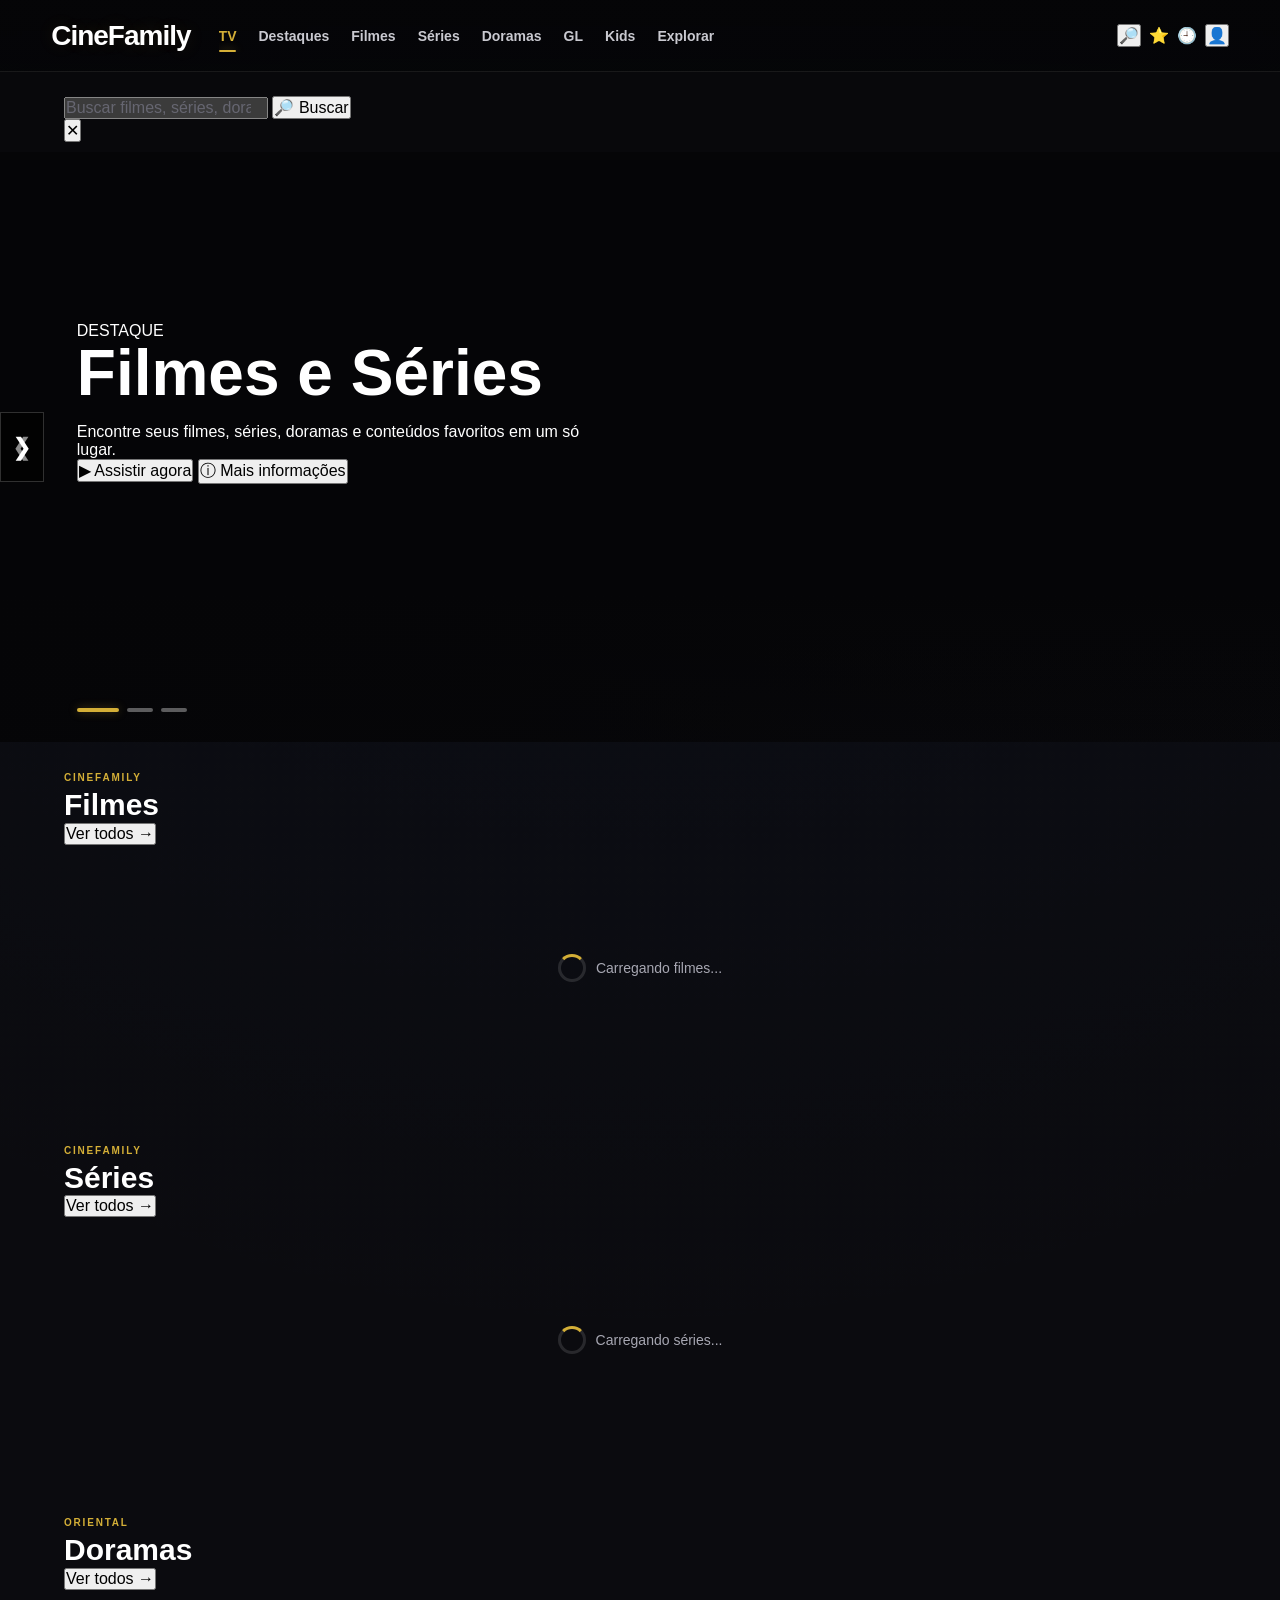
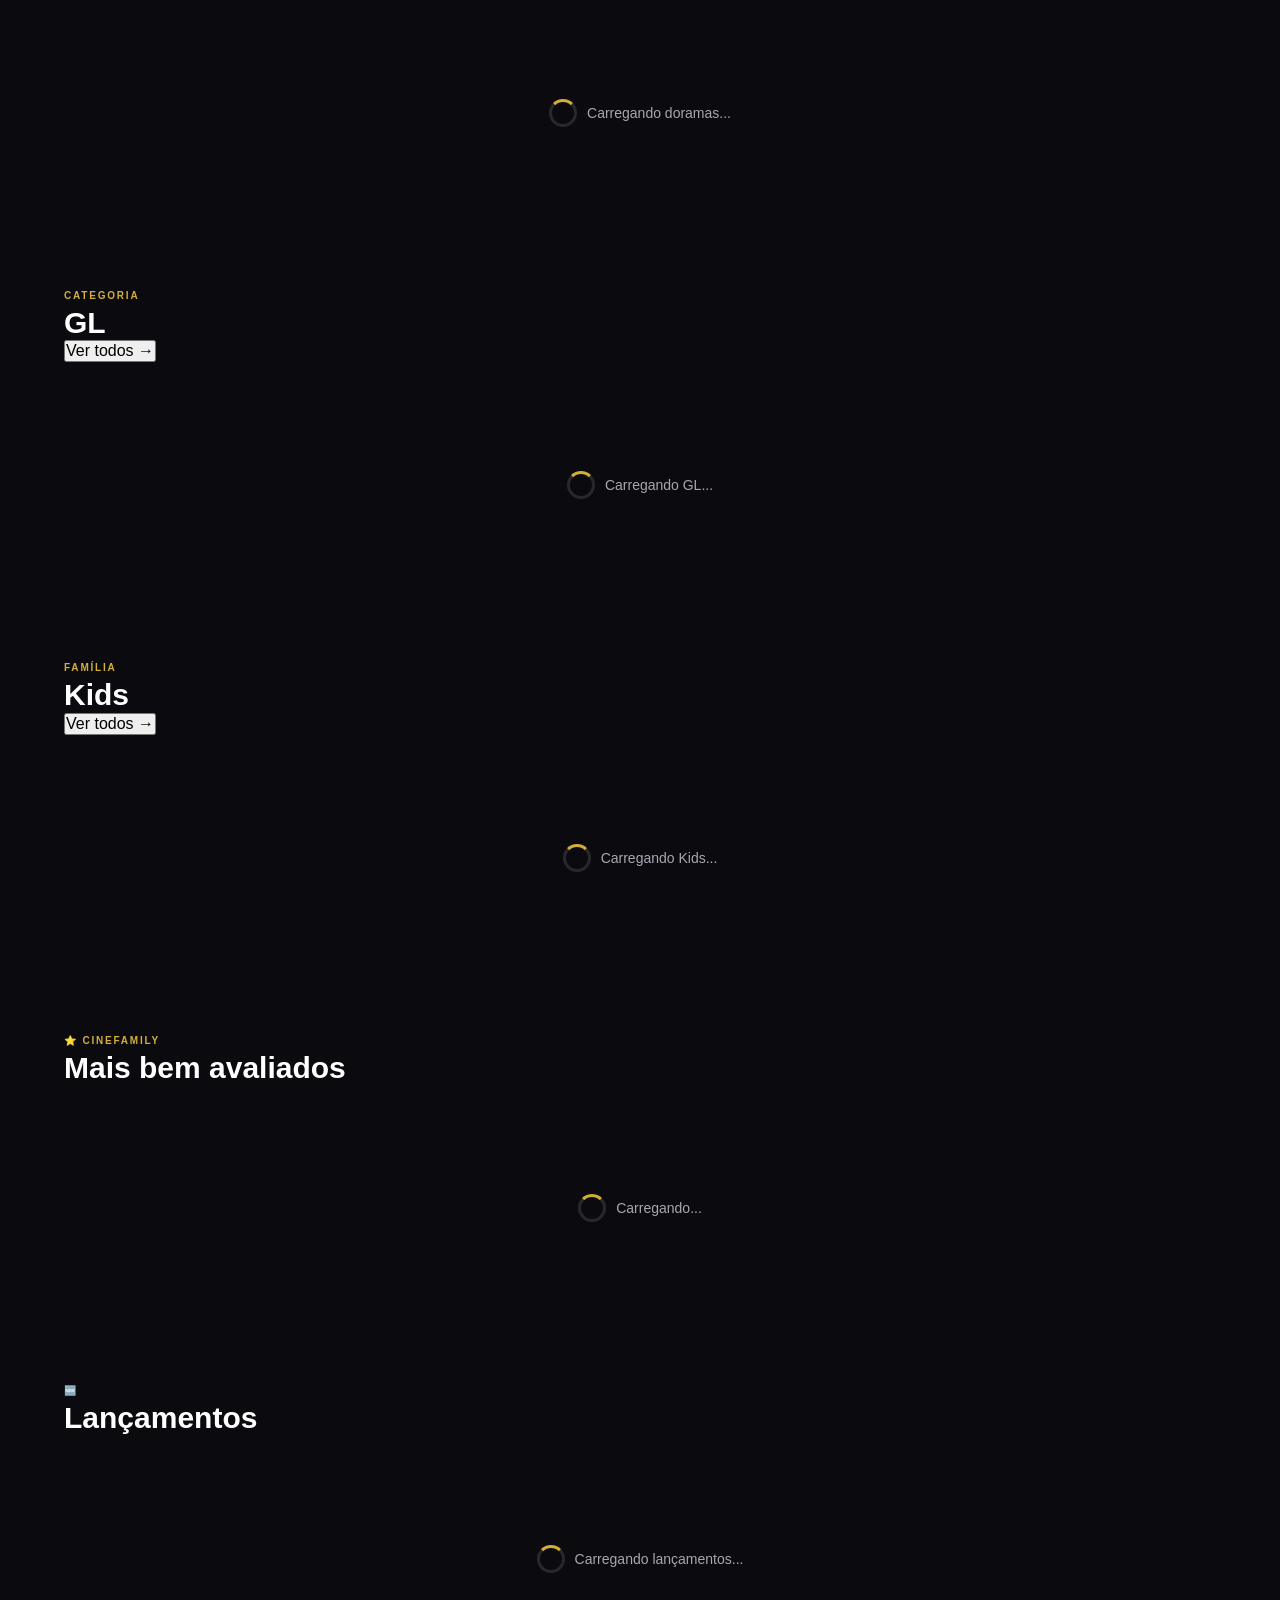
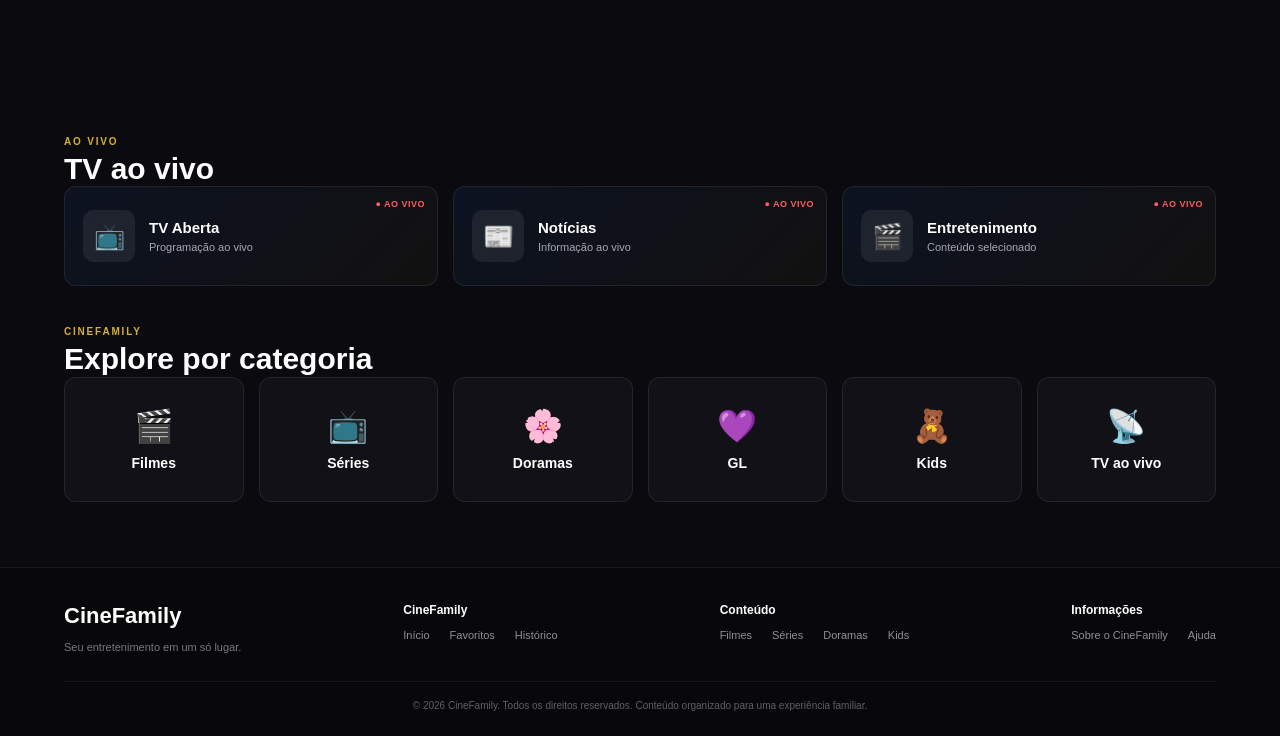
==== commit e19111d6: "Update index.html" ====
--- a/index.html
+++ b/index.html
@@ -2,2305 +2,2089 @@
 <html lang="pt-BR">
 
 <head>
+
     <meta charset="UTF-8">
-    <meta name="viewport" content="width=device-width, initial-scale=1.0">
+
+    <meta name="viewport"
+          content="width=device-width, initial-scale=1.0">
+
+    <meta name="theme-color"
+          content="#08080b">
+
+    <meta name="description"
+          content="CineFamily — filmes, séries, doramas, GL, Kids e TV ao vivo.">
 
     <title>CineFamily</title>
 
-    <link rel="stylesheet" href="style.css">
+    <link rel="stylesheet"
+          href="style.css">
+
 </head>
 
 <body>
 
-    <!-- =========================
-         TOPO
-    ========================== -->
-
-    <header>
-
-        <div class="logo">
+    <!-- =====================================================
+         HEADER
+    ====================================================== -->
+
+    <header class="site-header">
+
+        <a href="#inicio"
+           class="site-logo"
+           aria-label="CineFamily - Início">
+
             CineFamily
-        </div>
-
-        <nav>
-
-            <a href="#inicio">
+
+        </a>
+
+
+        <nav class="main-nav"
+             aria-label="Navegação principal">
+
+            <a href="#inicio"
+               class="nav-link active">
+
                 TV
+
             </a>
 
-            <a href="#destaques">
+            <a href="#destaques"
+               class="nav-link">
+
                 Destaques
+
             </a>
 
-            <a href="#filmes">
+            <a href="#filmes"
+               class="nav-link">
+
                 Filmes
+
             </a>
 
-            <a href="#series">
+            <a href="#series"
+               class="nav-link">
+
                 Séries
+
             </a>
 
-            <a href="#doramas">
+            <a href="#doramas"
+               class="nav-link">
+
                 Doramas
+
             </a>
 
-            <a href="#gl">
+            <a href="#gl"
+               class="nav-link">
+
                 GL
+
             </a>
 
-            <a href="#kids">
+            <a href="#kids"
+               class="nav-link">
+
                 Kids
+
             </a>
 
-            <a href="#explorar">
+            <a href="#explorar"
+               class="nav-link">
+
                 Explorar
+
             </a>
 
         </nav>
 
-        <div class="acoes">
-
-            <span
-                id="botao-buscar"
-                title="Buscar"
-                style="cursor:pointer;">
+
+        <div class="header-actions">
+
+            <button
+                type="button"
+                class="header-action-button"
+                id="search-toggle"
+                aria-label="Buscar"
+                title="Buscar">
+
                 🔎
-            </span>
+
+            </button>
+
 
             <a
                 href="favoritos.html"
+                class="header-action-button"
+                aria-label="Favoritos"
                 title="Favoritos">
+
                 ⭐
+
             </a>
+
 
             <a
                 href="historico.html"
+                class="header-action-button"
+                aria-label="Histórico"
                 title="Histórico">
+
                 🕘
+
             </a>
 
-            <span
-                title="Perfil"
-                style="cursor:pointer;">
+
+            <button
+                type="button"
+                class="header-action-button"
+                id="profile-button"
+                aria-label="Perfil"
+                title="Perfil">
+
                 👤
-            </span>
+
+            </button>
 
         </div>
 
     </header>
 
 
-    <!-- =========================
+    <!-- =====================================================
+         BUSCA
+    ====================================================== -->
+
+    <section
+        id="search-area"
+        class="search-area"
+        aria-label="Busca">
+
+        <div class="search-box">
+
+            <input
+                type="search"
+                id="search-input"
+                class="search-input"
+                placeholder="Buscar filmes, séries, doramas..."
+                autocomplete="off">
+
+            <button
+                type="button"
+                id="search-button"
+                class="search-button">
+
+                🔎 Buscar
+
+            </button>
+
+        </div>
+
+        <button
+            type="button"
+            id="search-close"
+            class="search-close"
+            aria-label="Fechar busca">
+
+            ✕
+
+        </button>
+
+    </section>
+
+
+    <!-- =====================================================
          CONTEÚDO PRINCIPAL
-    ========================== -->
+    ====================================================== -->
 
     <main id="inicio">
 
 
-        <!-- =========================
-             ÁREA DE BUSCA
-        ========================== -->
+        <!-- =================================================
+             HERO / DESTAQUES
+        ================================================== -->
+
+        <section
+            id="destaques"
+            class="hero-section"
+            aria-label="Conteúdo em destaque">
+
+            <div
+                id="hero-slider"
+                class="hero-slider">
+
+                <div class="hero-slide active">
+
+                    <div
+                        class="hero-background"
+                        id="hero-background-1">
+                    </div>
+
+
+                    <div class="hero-overlay"></div>
+
+
+                    <div class="hero-content">
+
+                        <span
+                            class="hero-kicker"
+                            id="hero-kicker">
+
+                            DESTAQUE
+
+                        </span>
+
+
+                        <h1
+                            class="hero-title"
+                            id="hero-title">
+
+                            Filmes e Séries
+
+                        </h1>
+
+
+                        <p
+                            class="hero-overview"
+                            id="hero-overview">
+
+                            Encontre seus filmes, séries,
+                            doramas e conteúdos favoritos
+                            em um só lugar.
+
+                        </p>
+
+
+                        <div class="hero-actions">
+
+                            <button
+                                type="button"
+                                class="hero-button hero-button-primary"
+                                id="hero-watch-button">
+
+                                ▶ Assistir agora
+
+                            </button>
+
+
+                            <button
+                                type="button"
+                                class="hero-button hero-button-secondary"
+                                id="hero-info-button">
+
+                                ⓘ Mais informações
+
+                            </button>
+
+                        </div>
+
+                    </div>
+
+                </div>
+
+
+                <div class="hero-slide">
+
+                    <div
+                        class="hero-background"
+                        id="hero-background-2">
+                    </div>
+
+
+                    <div class="hero-overlay"></div>
+
+
+                    <div class="hero-content">
+
+                        <span class="hero-kicker">
+
+                            CINEFAMILY
+
+                        </span>
+
+
+                        <h1 class="hero-title">
+
+                            Grandes histórias
+
+                        </h1>
+
+
+                        <p class="hero-overview">
+
+                            Descubra novos filmes e
+                            histórias para assistir
+                            com toda a família.
+
+                        </p>
+
+
+                        <div class="hero-actions">
+
+                            <button
+                                type="button"
+                                class="hero-button hero-button-primary">
+
+                                ▶ Explorar agora
+
+                            </button>
+
+                        </div>
+
+                    </div>
+
+                </div>
+
+
+                <div class="hero-slide">
+
+                    <div
+                        class="hero-background"
+                        id="hero-background-3">
+                    </div>
+
+
+                    <div class="hero-overlay"></div>
+
+
+                    <div class="hero-content">
+
+                        <span class="hero-kicker">
+
+                            ORIENTAL
+
+                        </span>
+
+
+                        <h1 class="hero-title">
+
+                            Histórias inesquecíveis
+
+                        </h1>
+
+
+                        <p class="hero-overview">
+
+                            Explore doramas e conteúdos
+                            asiáticos selecionados
+                            para você.
+
+                        </p>
+
+
+                        <div class="hero-actions">
+
+                            <button
+                                type="button"
+                                class="hero-button hero-button-primary">
+
+                                ▶ Ver doramas
+
+                            </button>
+
+                        </div>
+
+                    </div>
+
+                </div>
+
+
+                <button
+                    type="button"
+                    class="hero-arrow hero-arrow-left"
+                    id="hero-prev"
+                    aria-label="Destaque anterior">
+
+                    ❮
+
+                </button>
+
+
+                <button
+                    type="button"
+                    class="hero-arrow hero-arrow-right"
+                    id="hero-next"
+                    aria-label="Próximo destaque">
+
+                    ❯
+
+                </button>
+
+
+                <div
+                    class="hero-indicators"
+                    id="hero-indicators">
+
+                    <button
+                        type="button"
+                        class="hero-indicator active"
+                        data-slide="0"
+                        aria-label="Destaque 1">
+                    </button>
+
+                    <button
+                        type="button"
+                        class="hero-indicator"
+                        data-slide="1"
+                        aria-label="Destaque 2">
+                    </button>
+
+                    <button
+                        type="button"
+                        class="hero-indicator"
+                        data-slide="2"
+                        aria-label="Destaque 3">
+                    </button>
+
+                </div>
+
+            </div>
+
+        </section>
+
+
+        <!-- =================================================
+             RESULTADOS DA BUSCA
+        ================================================== -->
+
+        <section
+            id="search-results-section"
+            class="content-section search-results-section hidden">
+
+            <div class="section-heading">
+
+                <div>
+
+                    <span class="section-kicker">
+
+                        RESULTADOS
+
+                    </span>
+
+                    <h2 class="section-title">
+
+                        Busca
+
+                    </h2>
+
+                </div>
+
+            </div>
+
+
+            <div
+                id="search-results-row"
+                class="horizontal-content-row">
+
+            </div>
+
+        </section>
+
+
+        <!-- =================================================
+             CONTINUAR ASSISTINDO
+        ================================================== -->
+
+        <section
+            id="continue-section"
+            class="content-section hidden">
+
+            <div class="section-heading">
+
+                <div>
+
+                    <span class="section-kicker">
+
+                        CINEFAMILY
+
+                    </span>
+
+                    <h2 class="section-title">
+
+                        Continuar assistindo
+
+                    </h2>
+
+                </div>
+
+            </div>
+
+
+            <div
+                id="continue-row"
+                class="horizontal-content-row">
+
+            </div>
+
+        </section>
+
+
+        <!-- =================================================
+             FILMES
+        ================================================== -->
+
+        <section
+            id="filmes"
+            class="content-section">
+
+            <div class="section-heading">
+
+                <div>
+
+                    <span class="section-kicker">
+
+                        CINEFAMILY
+
+                    </span>
+
+                    <h2 class="section-title">
+
+                        Filmes
+
+                    </h2>
+
+                </div>
+
+
+                <button
+                    type="button"
+                    class="section-see-all"
+                    data-category="filmes">
+
+                    Ver todos →
+
+                </button>
+
+            </div>
+
+
+            <div class="content-row-wrapper">
+
+                <button
+                    type="button"
+                    class="row-arrow row-arrow-left"
+                    data-target="movies-row"
+                    aria-label="Filmes anteriores">
+
+                    ❮
+
+                </button>
+
+
+                <div
+                    id="movies-row"
+                    class="horizontal-content-row">
+
+                    <div class="cards-loading">
+
+                        Carregando filmes...
+
+                    </div>
+
+                </div>
+
+
+                <button
+                    type="button"
+                    class="row-arrow row-arrow-right"
+                    data-target="movies-row"
+                    aria-label="Mais filmes">
+
+                    ❯
+
+                </button>
+
+            </div>
+
+        </section>
+
+
+        <!-- =================================================
+             FIM DA PARTE 1/4
+        ================================================== -->
+                <!-- =================================================
+             SÉRIES
+        ================================================== -->
+
+        <section
+            id="series"
+            class="content-section">
+
+            <div class="section-heading">
+
+                <div>
+
+                    <span class="section-kicker">
+
+                        CINEFAMILY
+
+                    </span>
+
+                    <h2 class="section-title">
+
+                        Séries
+
+                    </h2>
+
+                </div>
+
+
+                <button
+                    type="button"
+                    class="section-see-all"
+                    data-category="series">
+
+                    Ver todos →
+
+                </button>
+
+            </div>
+
+
+            <div class="content-row-wrapper">
+
+                <button
+                    type="button"
+                    class="row-arrow row-arrow-left"
+                    data-target="series-row"
+                    aria-label="Séries anteriores">
+
+                    ❮
+
+                </button>
+
+
+                <div
+                    id="series-row"
+                    class="horizontal-content-row">
+
+                    <div class="cards-loading">
+
+                        Carregando séries...
+
+                    </div>
+
+                </div>
+
+
+                <button
+                    type="button"
+                    class="row-arrow row-arrow-right"
+                    data-target="series-row"
+                    aria-label="Mais séries">
+
+                    ❯
+
+                </button>
+
+            </div>
+
+        </section>
+
+
+        <!-- =================================================
+             DORAMAS
+        ================================================== -->
+
+        <section
+            id="doramas"
+            class="content-section">
+
+            <div class="section-heading">
+
+                <div>
+
+                    <span class="section-kicker">
+
+                        ORIENTAL
+
+                    </span>
+
+                    <h2 class="section-title">
+
+                        Doramas
+
+                    </h2>
+
+                </div>
+
+
+                <button
+                    type="button"
+                    class="section-see-all"
+                    data-category="doramas">
+
+                    Ver todos →
+
+                </button>
+
+            </div>
+
+
+            <div class="content-row-wrapper">
+
+                <button
+                    type="button"
+                    class="row-arrow row-arrow-left"
+                    data-target="doramas-row"
+                    aria-label="Doramas anteriores">
+
+                    ❮
+
+                </button>
+
+
+                <div
+                    id="doramas-row"
+                    class="horizontal-content-row">
+
+                    <div class="cards-loading">
+
+                        Carregando doramas...
+
+                    </div>
+
+                </div>
+
+
+                <button
+                    type="button"
+                    class="row-arrow row-arrow-right"
+                    data-target="doramas-row"
+                    aria-label="Mais doramas">
+
+                    ❯
+
+                </button>
+
+            </div>
+
+        </section>
+
+
+        <!-- =================================================
+             GL
+        ================================================== -->
+
+        <section
+            id="gl"
+            class="content-section">
+
+            <div class="section-heading">
+
+                <div>
+
+                    <span class="section-kicker">
+
+                        CATEGORIA
+
+                    </span>
+
+                    <h2 class="section-title">
+
+                        GL
+
+                    </h2>
+
+                </div>
+
+
+                <button
+                    type="button"
+                    class="section-see-all"
+                    data-category="gl">
+
+                    Ver todos →
+
+                </button>
+
+            </div>
+
+
+            <div class="content-row-wrapper">
+
+                <button
+                    type="button"
+                    class="row-arrow row-arrow-left"
+                    data-target="gl-row"
+                    aria-label="GL anteriores">
+
+                    ❮
+
+                </button>
+
+
+                <div
+                    id="gl-row"
+                    class="horizontal-content-row">
+
+                    <div class="cards-loading">
+
+                        Carregando GL...
+
+                    </div>
+
+                </div>
+
+
+                <button
+                    type="button"
+                    class="row-arrow row-arrow-right"
+                    data-target="gl-row"
+                    aria-label="Mais GL">
+
+                    ❯
+
+                </button>
+
+            </div>
+
+        </section>
+
+
+        <!-- =================================================
+             KIDS
+        ================================================== -->
+
+        <section
+            id="kids"
+            class="content-section">
+
+            <div class="section-heading">
+
+                <div>
+
+                    <span class="section-kicker">
+
+                        FAMÍLIA
+
+                    </span>
+
+                    <h2 class="section-title">
+
+                        Kids
+
+                    </h2>
+
+                </div>
+
+
+                <button
+                    type="button"
+                    class="section-see-all"
+                    data-category="kids">
+
+                    Ver todos →
+
+                </button>
+
+            </div>
+
+
+            <div class="content-row-wrapper">
+
+                <button
+                    type="button"
+                    class="row-arrow row-arrow-left"
+                    data-target="kids-row"
+                    aria-label="Kids anteriores">
+
+                    ❮
+
+                </button>
+
+
+                <div
+                    id="kids-row"
+                    class="horizontal-content-row">
+
+                    <div class="cards-loading">
+
+                        Carregando Kids...
+
+                    </div>
+
+                </div>
+
+
+                <button
+                    type="button"
+                    class="row-arrow row-arrow-right"
+                    data-target="kids-row"
+                    aria-label="Mais Kids">
+
+                    ❯
+
+                </button>
+
+            </div>
+
+        </section>
+
+
+        <!-- =================================================
+             MAIS BEM AVALIADOS
+        ================================================== -->
+
+        <section
+            id="mais-avaliados"
+            class="content-section">
+
+            <div class="section-heading">
+
+                <div>
+
+                    <span class="section-kicker">
+
+                        ⭐ CINEFAMILY
+
+                    </span>
+
+                    <h2 class="section-title">
+
+                        Mais bem avaliados
+
+                    </h2>
+
+                </div>
+
+            </div>
+
+
+            <div class="content-row-wrapper">
+
+                <button
+                    type="button"
+                    class="row-arrow row-arrow-left"
+                    data-target="top-rated-row"
+                    aria-label="Títulos anteriores">
+
+                    ❮
+
+                </button>
+
+
+                <div
+                    id="top-rated-row"
+                    class="horizontal-content-row">
+
+                    <div class="cards-loading">
+
+                        Carregando...
+
+                    </div>
+
+                </div>
+
+
+                <button
+                    type="button"
+                    class="row-arrow row-arrow-right"
+                    data-target="top-rated-row"
+                    aria-label="Mais títulos">
+
+                    ❯
+
+                </button>
+
+            </div>
+
+        </section>
+
+
+        <!-- =================================================
+             LANÇAMENTOS
+        ================================================== -->
+
+        <section
+            id="lancamentos"
+            class="content-section">
+
+            <div class="section-heading">
+
+                <div>
+
+                    <span class="section-kicker">
+
+                        🆕
+
+                    </span>
+
+                    <h2 class="section-title">
+
+                        Lançamentos
+
+                    </h2>
+
+                </div>
+
+            </div>
+
+
+            <div class="content-row-wrapper">
+
+                <button
+                    type="button"
+                    class="row-arrow row-arrow-left"
+                    data-target="latest-row"
+                    aria-label="Lançamentos anteriores">
+
+                    ❮
+
+                </button>
+
+
+                <div
+                    id="latest-row"
+                    class="horizontal-content-row">
+
+                    <div class="cards-loading">
+
+                        Carregando lançamentos...
+
+                    </div>
+
+                </div>
+
+
+                <button
+                    type="button"
+                    class="row-arrow row-arrow-right"
+                    data-target="latest-row"
+                    aria-label="Mais lançamentos">
+
+                    ❯
+
+                </button>
+
+            </div>
+
+        </section>
+
+
+        <!-- =================================================
+             TV AO VIVO
+        ================================================== -->
+
+        <section
+            id="tv"
+            class="content-section">
+
+            <div class="section-heading">
+
+                <div>
+
+                    <span class="section-kicker">
+
+                        AO VIVO
+
+                    </span>
+
+                    <h2 class="section-title">
+
+                        TV ao vivo
+
+                    </h2>
+
+                </div>
+
+            </div>
+
+
+            <div
+                id="live-tv-grid"
+                class="live-tv-grid">
+
+
+                <div class="live-tv-card">
+
+                    <div class="live-tv-icon">
+
+                        📺
+
+                    </div>
+
+
+                    <div class="live-tv-info">
+
+                        <strong>
+
+                            TV Aberta
+
+                        </strong>
+
+                        <span>
+
+                            Programação ao vivo
+
+                        </span>
+
+                    </div>
+
+
+                    <span class="live-badge">
+
+                        ● AO VIVO
+
+                    </span>
+
+                </div>
+
+
+                <div class="live-tv-card">
+
+                    <div class="live-tv-icon">
+
+                        📰
+
+                    </div>
+
+
+                    <div class="live-tv-info">
+
+                        <strong>
+
+                            Notícias
+
+                        </strong>
+
+                        <span>
+
+                            Informação ao vivo
+
+                        </span>
+
+                    </div>
+
+
+                    <span class="live-badge">
+
+                        ● AO VIVO
+
+                    </span>
+
+                </div>
+
+
+                <div class="live-tv-card">
+
+                    <div class="live-tv-icon">
+
+                        🎬
+
+                    </div>
+
+
+                    <div class="live-tv-info">
+
+                        <strong>
+
+                            Entretenimento
+
+                        </strong>
+
+                        <span>
+
+                            Conteúdo selecionado
+
+                        </span>
+
+                    </div>
+
+
+                    <span class="live-badge">
+
+                        ● AO VIVO
+
+                    </span>
+
+                </div>
+
+            </div>
+
+        </section>
+
+
+        <!-- =================================================
+             EXPLORAR
+        ================================================== -->
 
         <section
             id="explorar"
-            class="busca-area">
-
-            <div class="busca-box">
-
-                <input
-                    type="search"
-                    id="campo-busca"
-                    placeholder="Buscar filmes, séries, doramas..."
-                    autocomplete="off">
-
-                <button
-                    id="btnBuscar"
-                    type="button">
-                    🔎 Buscar
-                </button>
-
-            </div>
+            class="content-section">
+
+            <div class="section-heading">
+
+                <div>
+
+                    <span class="section-kicker">
+
+                        CINEFAMILY
+
+                    </span>
+
+                    <h2 class="section-title">
+
+                        Explore por categoria
+
+                    </h2>
+
+                </div>
+
+            </div>
+
+
+            <div class="category-grid">
+
+
+                <button
+                    type="button"
+                    class="category-card"
+                    data-category="filmes">
+
+                    <span class="category-icon">
+
+                        🎬
+
+                    </span>
+
+                    <span class="category-name">
+
+                        Filmes
+
+                    </span>
+
+                </button>
+
+
+                <button
+                    type="button"
+                    class="category-card"
+                    data-category="series">
+
+                    <span class="category-icon">
+
+                        📺
+
+                    </span>
+
+                    <span class="category-name">
+
+                        Séries
+
+                    </span>
+
+                </button>
+
+
+                <button
+                    type="button"
+                    class="category-card"
+                    data-category="doramas">
+
+                    <span class="category-icon">
+
+                        🌸
+
+                    </span>
+
+                    <span class="category-name">
+
+                        Doramas
+
+                    </span>
+
+                </button>
+
+
+                <button
+                    type="button"
+                    class="category-card"
+                    data-category="gl">
+
+                    <span class="category-icon">
+
+                        💜
+
+                    </span>
+
+                    <span class="category-name">
+
+                        GL
+
+                    </span>
+
+                </button>
+
+
+                <button
+                    type="button"
+                    class="category-card"
+                    data-category="kids">
+
+                    <span class="category-icon">
+
+                        🧸
+
+                    </span>
+
+                    <span class="category-name">
+
+                        Kids
+
+                    </span>
+
+                </button>
+
+
+                <button
+                    type="button"
+                    class="category-card"
+                    data-category="tv">
+
+                    <span class="category-icon">
+
+                        📡
+
+                    </span>
+
+                    <span class="category-name">
+
+                        TV ao vivo
+
+                    </span>
+
+                </button>
+
+
+            </div>
+
+        </section>
+
+
+        <!-- =================================================
+             FIM DA PARTE 2/4
+        ================================================== -->
+               <!-- =================================================
+             SEÇÃO DE FAVORITOS
+        ================================================== -->
+
+        <section
+            id="favorites-section"
+            class="content-section hidden">
+
+            <div class="section-heading">
+
+                <div>
+
+                    <span class="section-kicker">
+
+                        ⭐ CINEFAMILY
+
+                    </span>
+
+                    <h2 class="section-title">
+
+                        Meus favoritos
+
+                    </h2>
+
+                </div>
+
+            </div>
+
 
             <div
-                id="resultados-busca"
-                class="resultados-busca">
+                id="favorites-row"
+                class="horizontal-content-row">
 
             </div>
 
         </section>
 
 
-        <!-- =========================
-             CARROSSEL
-        ========================== -->
-
-        <section
-            id="destaques"
-            class="carrossel">
-
-
-            <div class="slide ativo">
-
-                <div class="conteudo-slide">
-
-                    <span class="categoria">
-                        DESTAQUE
-                    </span>
-
-                    <h1>
+        <!-- =================================================
+             MODAL DE DETALHES
+        ================================================== -->
+
+        <div
+            id="details-modal"
+            class="modal-overlay"
+            aria-hidden="true">
+
+            <div class="details-modal">
+
+                <button
+                    type="button"
+                    class="modal-close"
+                    id="details-close"
+                    aria-label="Fechar">
+
+                    ✕
+
+                </button>
+
+
+                <div
+                    class="details-backdrop"
+                    id="details-backdrop">
+                </div>
+
+
+                <div class="details-content">
+
+
+                    <div class="details-poster-wrapper">
+
+                        <img
+                            id="details-poster"
+                            class="details-poster"
+                            src=""
+                            alt="">
+
+                    </div>
+
+
+                    <div class="details-info">
+
+                        <span
+                            id="details-type"
+                            class="details-type">
+
+                            FILME
+
+                        </span>
+
+
+                        <h2
+                            id="details-title"
+                            class="details-title">
+
+                            Título
+
+                        </h2>
+
+
+                        <div
+                            id="details-meta"
+                            class="details-meta">
+
+                        </div>
+
+
+                        <p
+                            id="details-overview"
+                            class="details-overview">
+
+                        </p>
+
+
+                        <div class="details-actions">
+
+                            <button
+                                type="button"
+                                class="hero-button hero-button-primary"
+                                id="details-watch-button">
+
+                                ▶ Assistir agora
+
+                            </button>
+
+
+                            <button
+                                type="button"
+                                class="hero-button hero-button-secondary"
+                                id="details-favorite-button">
+
+                                ⭐ Favoritar
+
+                            </button>
+
+                        </div>
+
+
+                        <div
+                            id="episodes-container"
+                            class="episodes-container hidden">
+
+                            <h3 class="episodes-title">
+
+                                Episódios
+
+                            </h3>
+
+
+                            <div
+                                id="episodes-list"
+                                class="episodes-list">
+
+                            </div>
+
+                        </div>
+
+                    </div>
+
+                </div>
+
+            </div>
+
+        </div>
+
+
+        <!-- =================================================
+             MODAL DO PLAYER
+        ================================================== -->
+
+        <div
+            id="player-modal"
+            class="modal-overlay"
+            aria-hidden="true">
+
+            <div class="player-modal">
+
+                <button
+                    type="button"
+                    class="modal-close"
+                    id="player-close"
+                    aria-label="Fechar player">
+
+                    ✕
+
+                </button>
+
+
+                <div class="player-header">
+
+                    <div
+                        id="player-title"
+                        class="player-title">
+
                         CineFamily
-                    </h1>
-
-                    <p>
-                        Filmes, séries, doramas e muito mais
-                        em um só lugar.
-                    </p>
+
+                    </div>
+
+                </div>
+
+
+                <div
+                    id="player-body"
+                    class="player-body">
+
+                    <div class="player-placeholder">
+
+                        <div class="player-placeholder-icon">
+
+                            🎬
+
+                        </div>
+
+
+                        <h3>
+
+                            Player CineFamily
+
+                        </h3>
+
+
+                        <p>
+
+                            O conteúdo selecionado será
+                            carregado aqui.
+
+                        </p>
+
+                    </div>
+
+                </div>
+
+
+                <div class="player-controls">
+
+                    <div class="player-controls-left">
+
+                        <span
+                            class="player-control-label"
+                            id="player-status">
+
+                            Pronto para assistir
+
+                        </span>
+
+                    </div>
+
+
+                    <div class="player-controls-right">
+
+                        <button
+                            type="button"
+                            class="player-control-button"
+                            id="player-fullscreen"
+                            aria-label="Tela cheia"
+                            title="Tela cheia">
+
+                            ⛶
+
+                        </button>
+
+                    </div>
+
+                </div>
+
+            </div>
+
+        </div>
+
+
+        <!-- =================================================
+             MODAL DE PERFIL
+        ================================================== -->
+
+        <div
+            id="profile-modal"
+            class="modal-overlay"
+            aria-hidden="true">
+
+            <div class="profile-modal">
+
+                <button
+                    type="button"
+                    class="modal-close"
+                    id="profile-close"
+                    aria-label="Fechar perfil">
+
+                    ✕
+
+                </button>
+
+
+                <div class="profile-modal-header">
+
+                    <div
+                        id="profile-avatar-large"
+                        class="profile-avatar-large">
+
+                        👤
+
+                    </div>
+
+
+                    <div>
+
+                        <h2 class="profile-modal-title">
+
+                            Meu perfil
+
+                        </h2>
+
+                    </div>
+
+                </div>
+
+
+                <form
+                    id="profile-form"
+                    class="profile-form">
+
+                    <label
+                        for="profile-name">
+
+                        Nome
+
+                    </label>
+
+
+                    <input
+                        type="text"
+                        id="profile-name"
+                        class="profile-input"
+                        maxlength="30"
+                        placeholder="Digite seu nome">
+
+
+                    <label>
+
+                        Escolha seu avatar
+
+                    </label>
+
+
+                    <div class="avatar-options">
+
+
+                        <button
+                            type="button"
+                            class="avatar-option selected"
+                            data-avatar="👤"
+                            aria-label="Avatar 1">
+
+                            👤
+
+                        </button>
+
+
+                        <button
+                            type="button"
+                            class="avatar-option"
+                            data-avatar="😀"
+                            aria-label="Avatar 2">
+
+                            😀
+
+                        </button>
+
+
+                        <button
+                            type="button"
+                            class="avatar-option"
+                            data-avatar="😎"
+                            aria-label="Avatar 3">
+
+                            😎
+
+                        </button>
+
+
+                        <button
+                            type="button"
+                            class="avatar-option"
+                            data-avatar="🧑‍💻"
+                            aria-label="Avatar 4">
+
+                            🧑‍💻
+
+                        </button>
+
+
+                        <button
+                            type="button"
+                            class="avatar-option"
+                            data-avatar="🦊"
+                            aria-label="Avatar 5">
+
+                            🦊
+
+                        </button>
+
+
+                        <button
+                            type="button"
+                            class="avatar-option"
+                            data-avatar="🐼"
+                            aria-label="Avatar 6">
+
+                            🐼
+
+                        </button>
+
+
+                        <button
+                            type="button"
+                            class="avatar-option"
+                            data-avatar="🐱"
+                            aria-label="Avatar 7">
+
+                            🐱
+
+                        </button>
+
+
+                        <button
+                            type="button"
+                            class="avatar-option"
+                            data-avatar="🐨"
+                            aria-label="Avatar 8">
+
+                            🐨
+
+                        </button>
+
+
+                    </div>
+
 
                     <button
-                        type="button"
-                        onclick="document.querySelector('#filmes').scrollIntoView({behavior:'smooth'})">
-                        ▶ Explorar agora
+                        type="submit"
+                        class="btn btn-primary profile-save-button">
+
+                        Salvar perfil
+
                     </button>
 
-                </div>
-
-            </div>
-
-
-            <div class="slide">
-
-                <div class="conteudo-slide">
-
-                    <span class="categoria">
-                        FILMES
-                    </span>
-
-                    <h1>
-                        Grandes histórias
-                    </h1>
-
-                    <p>
-                        Encontre filmes para assistir
-                        com toda a família.
-                    </p>
-
-                    <button
-                        type="button"
-                        onclick="document.querySelector('#filmes').scrollIntoView({behavior:'smooth'})">
-                        🎬 Ver filmes
-                    </button>
-
-                </div>
-
-            </div>
-
-
-            <div class="slide">
-
-                <div class="conteudo-slide">
-
-                    <span class="categoria">
-                        SÉRIES
-                    </span>
-
-                    <h1>
-                        Novas séries
-                    </h1>
-
-                    <p>
-                        Descubra séries populares,
-                        novidades e grandes sucessos.
-                    </p>
-
-                    <button
-                        type="button"
-                        onclick="document.querySelector('#series').scrollIntoView({behavior:'smooth'})">
-                        📺 Ver séries
-                    </button>
-
-                </div>
-
-            </div>
-
-
-            <div class="slide">
-
-                <div class="conteudo-slide">
-
-                    <span class="categoria">
-                        DORAMAS
-                    </span>
-
-                    <h1>
-                        Histórias inesquecíveis
-                    </h1>
-
-                    <p>
-                        Explore conteúdos asiáticos
-                        e descubra novas histórias.
-                    </p>
-
-                    <button
-                        type="button"
-                        onclick="document.querySelector('#doramas').scrollIntoView({behavior:'smooth'})">
-                        🇰🇷 Ver doramas
-                    </button>
-
-                </div>
-
-            </div>
-
-
-            <!-- BOTÃO ANTERIOR -->
-
-            <button
-                class="anterior"
-                type="button"
-                onclick="slideAnterior()">
-                ❮
-            </button>
-
-
-            <!-- BOTÃO PRÓXIMO -->
-
-            <button
-                class="proximo"
-                type="button"
-                onclick="proximoSlide()">
-                ❯
-            </button>
-
-
-            <!-- INDICADORES -->
-
-            <div class="indicadores">
-
-                <span
-                    class="indicador ativo"
-                    onclick="irParaSlide(0)">
-                </span>
-
-                <span
-                    class="indicador"
-                    onclick="irParaSlide(1)">
-                </span>
-
-                <span
-                    class="indicador"
-                    onclick="irParaSlide(2)">
-                </span>
-
-                <span
-                    class="indicador"
-                    onclick="irParaSlide(3)">
-                </span>
-
-            </div>
-
-        </section>
-
-
-        <!-- =========================
-             FILMES EM DESTAQUE
-        ========================== -->
-
-        <section
-            id="filmes"
-            class="categoria-secao">
-
-            <h2>
-                🔥 Filmes em destaque
-            </h2>
-
-            <div class="cards">
-
-            </div>
-
-        </section>
-
-
-        <!-- =========================
-             MAIS BEM AVALIADOS
-        ========================== -->
-
-        <section
-            id="avaliados"
-            class="categoria-secao">
-
-            <h2>
-                ⭐ Mais bem avaliados
-            </h2>
-
-            <div class="cards">
-
-            </div>
-
-        </section>
-
-
-        <!-- =========================
-             LANÇAMENTOS
-        ========================== -->
-
-        <section
-            id="lancamentos"
-            class="categoria-secao">
-
-            <h2>
-                🆕 Lançamentos
-            </h2>
-
-            <div class="cards">
-
-            </div>
-
-        </section>
-            <!-- ==================== CONTEÚDO PRINCIPAL ==================== -->
-    <main id="main-content">
-
-        <!-- ==================== CARROSSEL DE DESTAQUES ==================== -->
-        <section class="hero-section" id="hero-section">
-            <div class="hero-slider" id="hero-slider">
-
-                <div class="hero-slide active">
-                    <div class="hero-background"
-                         style="background-image: linear-gradient(90deg, rgba(0,0,0,0.95) 0%, rgba(0,0,0,0.75) 42%, rgba(0,0,0,0.15) 100%), url('https://image.tmdb.org/t/p/original/8cdWjvZQUExUUTzyp4t6EDMubfO.jpg');">
-                    </div>
-
-                    <div class="hero-content">
-                        <span class="hero-label">DESTAQUE</span>
-                        <h1 class="hero-title">Filmes e Séries</h1>
-                        <p class="hero-description">
-                            Encontre seus filmes, séries, doramas e conteúdos favoritos em um só lugar.
-                        </p>
-
-                        <div class="hero-buttons">
-                            <button class="btn-primary hero-watch-btn" type="button">
-                                ▶ Assistir agora
-                            </button>
-
-                            <button class="btn-secondary hero-info-btn" type="button">
-                                ⓘ Mais informações
-                            </button>
-                        </div>
-                    </div>
-                </div>
-
-                <div class="hero-slide">
-                    <div class="hero-background"
-                         style="background-image: linear-gradient(90deg, rgba(0,0,0,0.95) 0%, rgba(0,0,0,0.72) 42%, rgba(0,0,0,0.10) 100%), url('https://image.tmdb.org/t/p/original/9n2tJBplPbgR2ca05hS5CKwzP2c.jpg');">
-                    </div>
-
-                    <div class="hero-content">
-                        <span class="hero-label">CINEFAMILY</span>
-                        <h1 class="hero-title">Uma nova experiência</h1>
-                        <p class="hero-description">
-                            Navegue por milhares de títulos e descubra novas histórias para assistir.
-                        </p>
-
-                        <div class="hero-buttons">
-                            <button class="btn-primary hero-watch-btn" type="button">
-                                ▶ Assistir agora
-                            </button>
-
-                            <button class="btn-secondary hero-info-btn" type="button">
-                                ⓘ Mais informações
-                            </button>
-                        </div>
-                    </div>
-                </div>
-
-                <div class="hero-slide">
-                    <div class="hero-background"
-                         style="background-image: linear-gradient(90deg, rgba(0,0,0,0.95) 0%, rgba(0,0,0,0.72) 42%, rgba(0,0,0,0.10) 100%), url('https://image.tmdb.org/t/p/original/3V4kLQg0kSqPLctI5ziYWabAZYF.jpg');">
-                    </div>
-
-                    <div class="hero-content">
-                        <span class="hero-label">NOVOS TÍTULOS</span>
-                        <h1 class="hero-title">Descubra algo novo</h1>
-                        <p class="hero-description">
-                            Explore novidades, sucessos e conteúdos selecionados especialmente para você.
-                        </p>
-
-                        <div class="hero-buttons">
-                            <button class="btn-primary hero-watch-btn" type="button">
-                                ▶ Assistir agora
-                            </button>
-
-                            <button class="btn-secondary hero-info-btn" type="button">
-                                ⓘ Mais informações
-                            </button>
-                        </div>
-                    </div>
-                </div>
-
-                <div class="hero-slide">
-                    <div class="hero-background"
-                         style="background-image: linear-gradient(90deg, rgba(0,0,0,0.95) 0%, rgba(0,0,0,0.72) 42%, rgba(0,0,0,0.10) 100%), url('https://image.tmdb.org/t/p/original/2vFuG6bWGyQUzYS9d69E5l85nIz.jpg');">
-                    </div>
-
-                    <div class="hero-content">
-                        <span class="hero-label">CINEFAMILY</span>
-                        <h1 class="hero-title">Seu entretenimento</h1>
-                        <p class="hero-description">
-                            Filmes, séries e muito mais para aproveitar com toda a família.
-                        </p>
-
-                        <div class="hero-buttons">
-                            <button class="btn-primary hero-watch-btn" type="button">
-                                ▶ Assistir agora
-                            </button>
-
-                            <button class="btn-secondary hero-info-btn" type="button">
-                                ⓘ Mais informações
-                            </button>
-                        </div>
-                    </div>
-                </div>
-
-            </div>
-
-            <!-- CONTROLES DO CARROSSEL -->
-            <button class="hero-arrow hero-prev" id="hero-prev" type="button" aria-label="Anterior">
-                ❮
-            </button>
-
-            <button class="hero-arrow hero-next" id="hero-next" type="button" aria-label="Próximo">
-                ❯
-            </button>
-
-            <div class="hero-indicators" id="hero-indicators">
-                <button class="hero-indicator active" type="button" data-slide="0"></button>
-                <button class="hero-indicator" type="button" data-slide="1"></button>
-                <button class="hero-indicator" type="button" data-slide="2"></button>
-                <button class="hero-indicator" type="button" data-slide="3"></button>
-            </div>
-        </section>
-
-
-        <!-- ==================== ÁREA DE BUSCA ==================== -->
-        <section class="search-area" id="search-area">
-            <div class="search-container">
-                <div class="search-box-large">
-                    <span class="search-icon-large">🔎</span>
-
-                    <input
-                        type="search"
-                        id="main-search-input"
-                        class="main-search-input"
-                        placeholder="Buscar filmes, séries, doramas..."
-                        autocomplete="off"
-                    >
-
-                    <button
-                        type="button"
-                        id="main-search-button"
-                        class="main-search-button"
-                    >
-                        Buscar
-                    </button>
-                </div>
-
-                <div id="search-suggestions" class="search-suggestions"></div>
-            </div>
-        </section>
-
-
-        <!-- ==================== RESULTADO DA BUSCA ==================== -->
-        <section
-            class="content-section search-results-section"
-            id="search-results-section"
-            hidden
-        >
-            <div class="section-header">
-                <div>
-                    <span class="section-kicker">RESULTADOS</span>
-                    <h2 class="section-title" id="search-results-title">
-                        Resultados da busca
-                    </h2>
-                </div>
-
-                <button
-                    type="button"
-                    class="section-action"
-                    id="close-search-results"
-                >
-                    ✕ Fechar
-                </button>
-            </div>
-
-            <div
-                class="movie-grid"
-                id="search-results-grid"
-            ></div>
-        </section>
-
-
-        <!-- ==================== CONTINUAR ASSISTINDO ==================== -->
-        <section
-            class="content-section"
-            id="continue-section"
-            hidden
-        >
-            <div class="section-header">
-                <div>
-                    <span class="section-kicker">SEU HISTÓRICO</span>
-                    <h2 class="section-title">Continuar assistindo</h2>
-                </div>
-
-                <a href="historico.html" class="section-action">
-                    Ver histórico →
-                </a>
-            </div>
-
-            <div
-                class="horizontal-content-row"
-                id="continue-row"
-            ></div>
-        </section>
-
-
-        <!-- ==================== FAVORITOS ==================== -->
-        <section
-            class="content-section"
-            id="favorites-section"
-            hidden
-        >
-            <div class="section-header">
-                <div>
-                    <span class="section-kicker">MINHA LISTA</span>
-                    <h2 class="section-title">Meus favoritos</h2>
-                </div>
-
-                <a href="favoritos.html" class="section-action">
-                    Ver todos →
-                </a>
-            </div>
-
-            <div
-                class="horizontal-content-row"
-                id="favorites-row"
-            ></div>
-        </section>
-
-
-        <!-- ==================== FILMES ==================== -->
-        <section class="content-section" id="movies-section">
-
-            <div class="section-header">
-                <div>
-                    <span class="section-kicker">CINEFAMILY</span>
-                    <h2 class="section-title">Filmes</h2>
-                </div>
-
-                <button
-                    type="button"
-                    class="section-action"
-                    data-category="filmes"
-                >
-                    Ver todos →
-                </button>
-            </div>
-
-            <div class="content-slider-wrapper">
-
-                <button
-                    type="button"
-                    class="row-arrow row-arrow-left"
-                    data-target="movies-row"
-                    aria-label="Filmes anteriores"
-                >
-                    ❮
-                </button>
+                </form>
+
+            </div>
+
+        </div>
+
+
+        <!-- =================================================
+             MENU DO USUÁRIO
+        ================================================== -->
+
+        <div
+            id="user-menu"
+            class="user-menu"
+            aria-hidden="true">
+
+            <div class="user-menu-profile">
 
                 <div
-                    class="horizontal-content-row"
-                    id="movies-row"
-                ></div>
-
-                <button
-                    type="button"
-                    class="row-arrow row-arrow-right"
-                    data-target="movies-row"
-                    aria-label="Mais filmes"
-                >
-                    ❯
-                </button>
-
-            </div>
-        </section>
-
-
-        <!-- ==================== SÉRIES ==================== -->
-        <section class="content-section" id="series-section">
-
-            <div class="section-header">
-                <div>
-                    <span class="section-kicker">CINEFAMILY</span>
-                    <h2 class="section-title">Séries</h2>
-                </div>
-
-                <button
-                    type="button"
-                    class="section-action"
-                    data-category="series"
-                >
-                    Ver todos →
-                </button>
-            </div>
-
-            <div class="content-slider-wrapper">
-
-                <button
-                    type="button"
-                    class="row-arrow row-arrow-left"
-                    data-target="series-row"
-                    aria-label="Séries anteriores"
-                >
-                    ❮
-                </button>
-
-                <div
-                    class="horizontal-content-row"
-                    id="series-row"
-                ></div>
-
-                <button
-                    type="button"
-                    class="row-arrow row-arrow-right"
-                    data-target="series-row"
-                    aria-label="Mais séries"
-                >
-                    ❯
-                </button>
-
-            </div>
-        </section>
-
-
-        <!-- ==================== DORAMAS ==================== -->
-        <section class="content-section" id="doramas-section">
-
-            <div class="section-header">
-                <div>
-                    <span class="section-kicker">ORIENTAL</span>
-                    <h2 class="section-title">Doramas</h2>
-                </div>
-
-                <button
-                    type="button"
-                    class="section-action"
-                    data-category="doramas"
-                >
-                    Ver todos →
-                </button>
-            </div>
-
-            <div class="content-slider-wrapper">
-
-                <button
-                    type="button"
-                    class="row-arrow row-arrow-left"
-                    data-target="doramas-row"
-                    aria-label="Doramas anteriores"
-                >
-                    ❮
-                </button>
-
-                <div
-                    class="horizontal-content-row"
-                    id="doramas-row"
-                ></div>
-
-                <button
-                    type="button"
-                    class="row-arrow row-arrow-right"
-                    data-target="doramas-row"
-                    aria-label="Mais doramas"
-                >
-                    ❯
-                </button>
-
-            </div>
-        </section>
-
-
-        <!-- ==================== GL ==================== -->
-        <section class="content-section" id="gl-section">
-
-            <div class="section-header">
-                <div>
-                    <span class="section-kicker">CATEGORIA</span>
-                    <h2 class="section-title">GL</h2>
-                </div>
-
-                <button
-                    type="button"
-                    class="section-action"
-                    data-category="gl"
-                >
-                    Ver todos →
-                </button>
-            </div>
-
-            <div class="content-slider-wrapper">
-
-                <button
-                    type="button"
-                    class="row-arrow row-arrow-left"
-                    data-target="gl-row"
-                    aria-label="GL anteriores"
-                >
-                    ❮
-                </button>
-
-                <div
-                    class="horizontal-content-row"
-                    id="gl-row"
-                ></div>
-
-                <button
-                    type="button"
-                    class="row-arrow row-arrow-right"
-                    data-target="gl-row"
-                    aria-label="Mais GL"
-                >
-                    ❯
-                </button>
-
-            </div>
-        </section>
-
-
-        <!-- ==================== KIDS ==================== -->
-        <section class="content-section" id="kids-section">
-
-            <div class="section-header">
-                <div>
-                    <span class="section-kicker">FAMÍLIA</span>
-                    <h2 class="section-title">Kids</h2>
-                </div>
-
-                <button
-                    type="button"
-                    class="section-action"
-                    data-category="kids"
-                >
-                    Ver todos →
-                </button>
-            </div>
-
-            <div class="content-slider-wrapper">
-
-                <button
-                    type="button"
-                    class="row-arrow row-arrow-left"
-                    data-target="kids-row"
-                    aria-label="Kids anteriores"
-                >
-                    ❮
-                </button>
-
-                <div
-                    class="horizontal-content-row"
-                    id="kids-row"
-                ></div>
-
-                <button
-                    type="button"
-                    class="row-arrow row-arrow-right"
-                    data-target="kids-row"
-                    aria-label="Mais conteúdo Kids"
-                >
-                    ❯
-                </button>
-
-            </div>
-        </section>
-
-
-        <!-- ==================== TV AO VIVO ==================== -->
-        <section class="content-section" id="live-tv-section">
-
-            <div class="section-header">
-                <div>
-                    <span class="section-kicker">AO VIVO</span>
-                    <h2 class="section-title">TV ao vivo</h2>
-                </div>
-            </div>
-
-            <div class="live-tv-grid">
-
-                <button
-                    type="button"
-                    class="live-tv-card"
-                    data-channel="tv-aberta"
-                >
-                    <div class="live-tv-icon">📺</div>
-                    <div class="live-tv-info">
-                        <strong>TV Aberta</strong>
-                        <span>Programação ao vivo</span>
-                    </div>
-                    <span class="live-badge">● AO VIVO</span>
-                </button>
-
-                <button
-                    type="button"
-                    class="live-tv-card"
-                    data-channel="noticias"
-                >
-                    <div class="live-tv-icon">📰</div>
-                    <div class="live-tv-info">
-                        <strong>Notícias</strong>
-                        <span>Informação ao vivo</span>
-                    </div>
-                    <span class="live-badge">● AO VIVO</span>
-                </button>
-
-                <button
-                    type="button"
-                    class="live-tv-card"
-                    data-channel="entretenimento"
-                >
-                    <div class="live-tv-icon">🎬</div>
-                    <div class="live-tv-info">
-                        <strong>Entretenimento</strong>
-                        <span>Conteúdo selecionado</span>
-                    </div>
-                    <span class="live-badge">● AO VIVO</span>
-                </button>
-
-            </div>
-        </section>
-
-
-        <!-- ==================== EXPLORAR ==================== -->
-        <section class="content-section" id="explore-section">
-
-            <div class="section-header">
-                <div>
-                    <span class="section-kicker">CINEFAMILY</span>
-                    <h2 class="section-title">Explore por categoria</h2>
-                </div>
-            </div>
-
-            <div class="category-grid">
-
-                <button
-                    type="button"
-                    class="category-card category-movies"
-                    data-category="filmes"
-                >
-                    <span class="category-icon">🎬</span>
-                    <span class="category-name">Filmes</span>
-                </button>
-
-                <button
-                    type="button"
-                    class="category-card category-series"
-                    data-category="series"
-                >
-                    <span class="category-icon">📺</span>
-                    <span class="category-name">Séries</span>
-                </button>
-
-                <button
-                    type="button"
-                    class="category-card category-doramas"
-                    data-category="doramas"
-                >
-                    <span class="category-icon">🌸</span>
-                    <span class="category-name">Doramas</span>
-                </button>
-
-                <button
-                    type="button"
-                    class="category-card category-gl"
-                    data-category="gl"
-                >
-                    <span class="category-icon">💜</span>
-                    <span class="category-name">GL</span>
-                </button>
-
-                <button
-                    type="button"
-                    class="category-card category-kids"
-                    data-category="kids"
-                >
-                    <span class="category-icon">🧸</span>
-                    <span class="category-name">Kids</span>
-                </button>
-
-                <button
-                    type="button"
-                    class="category-card category-live"
-                    data-category="tv"
-                >
-                    <span class="category-icon">📡</span>
-                    <span class="category-name">TV ao vivo</span>
-                </button>
-
-            </div>
-        </section>
-
-    </main>
-
-
-    <!-- ==================== MODAL DE DETALHES ==================== -->
-    <div
-        class="modal-overlay"
-        id="details-modal"
-        aria-hidden="true"
-    >
-        <div
-            class="details-modal"
-            role="dialog"
-            aria-modal="true"
-            aria-labelledby="details-modal-title"
-        >
+                    id="user-menu-avatar"
+                    class="user-menu-avatar">
+
+                    👤
+
+                </div>
+
+
+                <div class="user-menu-user-info">
+
+                    <strong
+                        id="user-menu-name">
+
+                        Visitante
+
+                    </strong>
+
+
+                    <span>
+
+                        Perfil CineFamily
+
+                    </span>
+
+                </div>
+
+            </div>
+
+
+            <div class="user-menu-divider"></div>
+
 
             <button
                 type="button"
-                class="modal-close"
-                id="details-modal-close"
-                aria-label="Fechar"
-            >
-                ✕
+                class="user-menu-item"
+                id="user-profile-edit">
+
+                👤 Editar perfil
+
             </button>
 
-            <div
-                class="details-backdrop"
-                id="details-backdrop"
-            ></div>
-
-            <div class="details-content">
-
-                <div class="details-poster-wrapper">
-                    <img
-                        src=""
-                        alt=""
-                        id="details-poster"
-                        class="details-poster"
-                    >
-                </div>
-
-                <div class="details-info">
-
-                    <span
-                        class="details-type"
-                        id="details-type"
-                    >
-                        FILME
-                    </span>
-
-                    <h2
-                        class="details-title"
-                        id="details-modal-title"
-                    >
-                        Título
-                    </h2>
-
-                    <div class="details-meta" id="details-meta"></div>
-
-                    <p
-                        class="details-overview"
-                        id="details-overview"
-                    ></p>
-
-                    <div class="details-actions">
-
-                        <button
-                            type="button"
-                            class="btn-primary"
-                            id="details-watch"
-                        >
-                            ▶ Assistir agora
-                        </button>
-
-                        <button
-                            type="button"
-                            class="btn-favorite"
-                            id="details-favorite"
-                        >
-                            ☆ Favoritar
-                        </button>
-
-                    </div>
-
-                </div>
-            </div>
-        </div>
-    </div>
-        <!-- ==================== MODAL DO PLAYER ==================== -->
-    <div
-        class="modal-overlay player-modal-overlay"
-        id="player-modal"
-        aria-hidden="true"
-    >
-        <div
-            class="player-modal"
-            role="dialog"
-            aria-modal="true"
-            aria-label="Player CineFamily"
-        >
 
             <button
                 type="button"
-                class="modal-close player-close"
-                id="player-modal-close"
-                aria-label="Fechar player"
-            >
-                ✕
+                class="user-menu-item"
+                id="user-favorites-button">
+
+                ⭐ Meus favoritos
+
             </button>
 
-            <div class="player-header">
-                <div class="player-title-area">
-                    <span class="player-type" id="player-type">
-                        AGORA ASSISTINDO
-                    </span>
-
-                    <h2 class="player-title" id="player-title">
-                        CineFamily
-                    </h2>
-                </div>
-            </div>
-
-            <div class="player-container" id="player-container">
-
-                <div
-                    class="player-placeholder"
-                    id="player-placeholder"
-                >
-                    <div class="player-placeholder-icon">▶</div>
-
-                    <h3>Preparando o conteúdo...</h3>
-
-                    <p>
-                        Aguarde enquanto o CineFamily prepara o player.
-                    </p>
-                </div>
-
-                <video
-                    id="cinefamily-video"
-                    class="cinefamily-video"
-                    controls
-                    playsinline
-                    preload="metadata"
-                    hidden
-                ></video>
-
-                <iframe
-                    id="cinefamily-iframe"
-                    class="cinefamily-iframe"
-                    title="Player CineFamily"
-                    allow="autoplay; fullscreen; picture-in-picture"
-                    allowfullscreen
-                    hidden
-                ></iframe>
-
-            </div>
-
-            <div class="player-footer">
-
-                <div class="player-description">
-                    <span id="player-description"></span>
-                </div>
-
-                <div class="player-controls-extra">
-
-                    <button
-                        type="button"
-                        class="player-action"
-                        id="player-favorite-button"
-                    >
-                        ☆ Favoritar
-                    </button>
-
-                    <button
-                        type="button"
-                        class="player-action"
-                        id="player-history-button"
-                    >
-                        🕘 Histórico
-                    </button>
-
-                </div>
-
-            </div>
-        </div>
-    </div>
-
-
-    <!-- ==================== MODAL DE PERFIL ==================== -->
-    <div
-        class="modal-overlay"
-        id="profile-modal"
-        aria-hidden="true"
-    >
-        <div
-            class="profile-modal"
-            role="dialog"
-            aria-modal="true"
-            aria-labelledby="profile-modal-title"
-        >
 
             <button
                 type="button"
-                class="modal-close"
-                id="profile-modal-close"
-                aria-label="Fechar perfil"
-            >
-                ✕
+                class="user-menu-item"
+                id="user-history-button">
+
+                🕘 Meu histórico
+
             </button>
 
-            <div class="profile-modal-header">
-
-                <div
-                    class="profile-avatar-large"
-                    id="profile-avatar-large"
-                >
-                    👤
-                </div>
-
-                <div>
-                    <span class="section-kicker">CINEFAMILY</span>
-
-                    <h2
-                        class="profile-modal-title"
-                        id="profile-modal-title"
-                    >
-                        Meu perfil
-                    </h2>
-                </div>
-
-            </div>
-
-            <div class="profile-form">
-
-                <label for="profile-name">
-                    Nome do perfil
-                </label>
-
-                <input
-                    type="text"
-                    id="profile-name"
-                    class="profile-input"
-                    maxlength="30"
-                    placeholder="Digite seu nome"
-                >
-
-                <label>
-                    Escolha seu avatar
-                </label>
-
-                <div
-                    class="avatar-options"
-                    id="avatar-options"
-                >
-
-                    <button
-                        type="button"
-                        class="avatar-option selected"
-                        data-avatar="👤"
-                        aria-label="Avatar padrão"
-                    >
-                        👤
-                    </button>
-
-                    <button
-                        type="button"
-                        class="avatar-option"
-                        data-avatar="😀"
-                        aria-label="Avatar sorridente"
-                    >
-                        😀
-                    </button>
-
-                    <button
-                        type="button"
-                        class="avatar-option"
-                        data-avatar="😎"
-                        aria-label="Avatar óculos"
-                    >
-                        😎
-                    </button>
-
-                    <button
-                        type="button"
-                        class="avatar-option"
-                        data-avatar="🧑"
-                        aria-label="Avatar pessoa"
-                    >
-                        🧑
-                    </button>
-
-                    <button
-                        type="button"
-                        class="avatar-option"
-                        data-avatar="👩"
-                        aria-label="Avatar mulher"
-                    >
-                        👩
-                    </button>
-
-                    <button
-                        type="button"
-                        class="avatar-option"
-                        data-avatar="👨"
-                        aria-label="Avatar homem"
-                    >
-                        👨
-                    </button>
-
-                    <button
-                        type="button"
-                        class="avatar-option"
-                        data-avatar="🦊"
-                        aria-label="Avatar raposa"
-                    >
-                        🦊
-                    </button>
-
-                    <button
-                        type="button"
-                        class="avatar-option"
-                        data-avatar="🐼"
-                        aria-label="Avatar panda"
-                    >
-                        🐼
-                    </button>
-
-                </div>
-
-                <button
-                    type="button"
-                    class="btn-primary profile-save-button"
-                    id="profile-save-button"
-                >
-                    Salvar perfil
-                </button>
-
-            </div>
         </div>
-    </div>
-
-
-    <!-- ==================== MENU DE USUÁRIO ==================== -->
-    <div
-        class="user-menu"
-        id="user-menu"
-        aria-hidden="true"
-    >
-
-        <div class="user-menu-profile">
-
-            <div
-                class="user-menu-avatar"
-                id="user-menu-avatar"
-            >
-                👤
-            </div>
-
-            <div class="user-menu-user-info">
-
-                <strong id="user-menu-name">
-                    Meu perfil
+
+
+        <!-- =================================================
+             TOASTS
+        ================================================== -->
+
+        <div
+            id="toast-container"
+            class="toast-container"
+            aria-live="polite"
+            aria-atomic="true">
+        </div>
+
+
+        <!-- =================================================
+             FIM DA PARTE 3/4
+        ================================================== -->
+            </main>
+
+
+    <!-- =====================================================
+         RODAPÉ
+    ====================================================== -->
+
+    <footer class="site-footer">
+
+        <div class="footer-content">
+
+
+            <div class="footer-brand">
+
+                <div class="footer-logo">
+
+                    CineFamily
+
+                </div>
+
+
+                <p class="footer-description">
+
+                    Seu entretenimento em um só lugar.
+
+                </p>
+
+            </div>
+
+
+            <div>
+
+                <strong
+                    style="
+                        display:block;
+                        color:#ffffff;
+                        font-size:12px;
+                        margin-bottom:12px;
+                    ">
+
+                    CineFamily
+
                 </strong>
 
-                <span>
-                    CineFamily
-                </span>
-
-            </div>
+
+                <div class="footer-links">
+
+                    <a href="#inicio">
+
+                        Início
+
+                    </a>
+
+
+                    <a href="favoritos.html">
+
+                        Favoritos
+
+                    </a>
+
+
+                    <a href="historico.html">
+
+                        Histórico
+
+                    </a>
+
+                </div>
+
+            </div>
+
+
+            <div>
+
+                <strong
+                    style="
+                        display:block;
+                        color:#ffffff;
+                        font-size:12px;
+                        margin-bottom:12px;
+                    ">
+
+                    Conteúdo
+
+                </strong>
+
+
+                <div class="footer-links">
+
+                    <a href="#filmes">
+
+                        Filmes
+
+                    </a>
+
+
+                    <a href="#series">
+
+                        Séries
+
+                    </a>
+
+
+                    <a href="#doramas">
+
+                        Doramas
+
+                    </a>
+
+
+                    <a href="#kids">
+
+                        Kids
+
+                    </a>
+
+                </div>
+
+            </div>
+
+
+            <div>
+
+                <strong
+                    style="
+                        display:block;
+                        color:#ffffff;
+                        font-size:12px;
+                        margin-bottom:12px;
+                    ">
+
+                    Informações
+
+                </strong>
+
+
+                <div class="footer-links">
+
+                    <a href="#inicio">
+
+                        Sobre o CineFamily
+
+                    </a>
+
+
+                    <a href="#inicio">
+
+                        Ajuda
+
+                    </a>
+
+                </div>
+
+            </div>
+
         </div>
 
-        <div class="user-menu-divider"></div>
-
-        <button
-            type="button"
-            class="user-menu-item"
-            id="open-profile"
-        >
-            👤 Editar perfil
-        </button>
-
-        <a
-            href="favoritos.html"
-            class="user-menu-item"
-        >
-            ⭐ Meus favoritos
-        </a>
-
-        <a
-            href="historico.html"
-            class="user-menu-item"
-        >
-            🕘 Meu histórico
-        </a>
-
-    </div>
-
-
-    <!-- ==================== TOAST / NOTIFICAÇÕES ==================== -->
-    <div
-        class="toast-container"
-        id="toast-container"
-        aria-live="polite"
-        aria-atomic="true"
-    ></div>
-
-
-    <!-- ==================== LOADING ==================== -->
-    <div
-        class="global-loading"
-        id="global-loading"
-        aria-hidden="true"
-    >
-        <div class="loading-spinner"></div>
-
-        <p id="loading-message">
-            Carregando...
-        </p>
-    </div>
-
-
-    <!-- ==================== MENSAGEM DE ERRO ==================== -->
-    <div
-        class="error-message"
-        id="error-message"
-        hidden
-    >
-        <div class="error-icon">⚠️</div>
-
-        <h3>Não foi possível carregar o conteúdo</h3>
-
-        <p id="error-message-text">
-            Tente novamente em alguns instantes.
-        </p>
-
-        <button
-            type="button"
-            class="btn-primary"
-            id="retry-button"
-        >
-            Tentar novamente
-        </button>
-    </div>
-
-
-    <!-- ==================== RODAPÉ ==================== -->
-    <footer class="site-footer">
-
-        <div class="footer-content">
-
-            <div class="footer-brand">
-
-                <div class="footer-logo">
-                    Cine<span>Family</span>
-                </div>
-
-                <p>
-                    Seu entretenimento em um só lugar.
-                </p>
-
-            </div>
-
-            <div class="footer-links">
-
-                <div class="footer-column">
-
-                    <h3>CineFamily</h3>
-
-                    <a href="index.html">
-                        Início
-                    </a>
-
-                    <a href="favoritos.html">
-                        Favoritos
-                    </a>
-
-                    <a href="historico.html">
-                        Histórico
-                    </a>
-
-                </div>
-
-                <div class="footer-column">
-
-                    <h3>Conteúdo</h3>
-
-                    <button
-                        type="button"
-                        data-category="filmes"
-                    >
-                        Filmes
-                    </button>
-
-                    <button
-                        type="button"
-                        data-category="series"
-                    >
-                        Séries
-                    </button>
-
-                    <button
-                        type="button"
-                        data-category="doramas"
-                    >
-                        Doramas
-                    </button>
-
-                    <button
-                        type="button"
-                        data-category="kids"
-                    >
-                        Kids
-                    </button>
-
-                </div>
-
-                <div class="footer-column">
-
-                    <h3>Informações</h3>
-
-                    <button
-                        type="button"
-                        id="footer-about"
-                    >
-                        Sobre o CineFamily
-                    </button>
-
-                    <button
-                        type="button"
-                        id="footer-help"
-                    >
-                        Ajuda
-                    </button>
-
-                </div>
-
-            </div>
+
+        <div class="footer-copy">
+
+            © 2026 CineFamily.
+            Todos os direitos reservados.
+            Conteúdo organizado para uma experiência familiar.
+
         </div>
 
-        <div class="footer-bottom">
-
-            <span>
-                © 2026 CineFamily. Todos os direitos reservados.
-            </span>
-
-            <span>
-                Conteúdo organizado para uma experiência familiar.
-            </span>
-
-        </div>
-
     </footer>
 
 
-    <!-- ==================== MODAL SOBRE ==================== -->
-    <div
-        class="modal-overlay"
-        id="about-modal"
-        aria-hidden="true"
-    >
-        <div
-            class="simple-modal"
-            role="dialog"
-            aria-modal="true"
-            aria-labelledby="about-title"
-        >
-
-            <button
-                type="button"
-                class="modal-close"
-                id="about-modal-close"
-                aria-label="Fechar"
-            >
-                ✕
-            </button>
-
-            <div class="simple-modal-icon">
-                🎬
-            </div>
-
-            <h2 id="about-title">
-                Sobre o CineFamily
-            </h2>
-
-            <p>
-                O CineFamily é uma plataforma de entretenimento
-                criada para reunir filmes, séries, doramas,
-                GL, conteúdo Kids e outros conteúdos em uma
-                interface simples e moderna.
-            </p>
-
-            <p>
-                O projeto foi desenvolvido com foco em uma
-                experiência confortável em Smart TVs,
-                computadores e celulares.
-            </p>
-
-            <button
-                type="button"
-                class="btn-primary"
-                id="about-ok-button"
-            >
-                Entendi
-            </button>
-
-        </div>
-    </div>
-
-
-    <!-- ==================== MODAL AJUDA ==================== -->
-    <div
-        class="modal-overlay"
-        id="help-modal"
-        aria-hidden="true"
-    >
-        <div
-            class="simple-modal"
-            role="dialog"
-            aria-modal="true"
-            aria-labelledby="help-title"
-        >
-
-            <button
-                type="button"
-                class="modal-close"
-                id="help-modal-close"
-                aria-label="Fechar"
-            >
-                ✕
-            </button>
-
-            <div class="simple-modal-icon">
-                ❓
-            </div>
-
-            <h2 id="help-title">
-                Ajuda
-            </h2>
-
-            <div class="help-content">
-
-                <div class="help-item">
-                    <strong>🔎 Buscar</strong>
-                    <span>
-                        Use a busca para encontrar filmes,
-                        séries e outros conteúdos.
-                    </span>
-                </div>
-
-                <div class="help-item">
-                    <strong>⭐ Favoritos</strong>
-                    <span>
-                        Adicione títulos à sua lista de favoritos
-                        para encontrá-los rapidamente.
-                    </span>
-                </div>
-
-                <div class="help-item">
-                    <strong>🕘 Histórico</strong>
-                    <span>
-                        Seus conteúdos assistidos ficam registrados
-                        no histórico.
-                    </span>
-                </div>
-
-                <div class="help-item">
-                    <strong>👤 Perfil</strong>
-                    <span>
-                        Personalize o nome e o avatar do seu perfil.
-                    </span>
-                </div>
-
-            </div>
-
-            <button
-                type="button"
-                class="btn-primary"
-                id="help-ok-button"
-            >
-                Entendi
-            </button>
-
-        </div>
-    </div>
-
-
-    <!-- ==================== SCRIPTS ==================== -->
-
-    <script>
-        /*
-         * Configuração básica do CineFamily.
-         * A lógica completa do aplicativo permanece no script.js.
-         */
-
-        window.CINEFAMILY_CONFIG = {
-            appName: "CineFamily",
-
-            workerUrl: "https://cinefamily-tmdb.thabsleao.workers.dev",
-
-            imageBaseUrl: "https://image.tmdb.org/t/p/",
-
-            posterSize: "w500",
-
-            backdropSize: "original",
-
-            language: "pt-BR",
-
-            region: "BR",
-
-            adultContent: false
-        };
-    </script>
+    <!-- =====================================================
+         SCRIPT PRINCIPAL
+    ====================================================== -->
 
     <script src="script.js"></script>
 
+
 </body>
+
 </html>
-    <!-- ==================== MODAL DO PLAYER ==================== -->
-    <div
-        class="modal-overlay player-modal-overlay"
-        id="player-modal"
-        aria-hidden="true"
-    >
-        <div
-            class="player-modal"
-            role="dialog"
-            aria-modal="true"
-            aria-label="Player CineFamily"
-        >
-
-            <button
-                type="button"
-                class="modal-close player-close"
-                id="player-modal-close"
-                aria-label="Fechar player"
-            >
-                ✕
-            </button>
-
-            <div class="player-header">
-                <div class="player-title-area">
-                    <span class="player-type" id="player-type">
-                        AGORA ASSISTINDO
-                    </span>
-
-                    <h2 class="player-title" id="player-title">
-                        CineFamily
-                    </h2>
-                </div>
-            </div>
-
-            <div class="player-container" id="player-container">
-
-                <div
-                    class="player-placeholder"
-                    id="player-placeholder"
-                >
-                    <div class="player-placeholder-icon">
-                        ▶
-                    </div>
-
-                    <h3>
-                        Preparando o conteúdo...
-                    </h3>
-
-                    <p>
-                        Aguarde enquanto o CineFamily prepara o player.
-                    </p>
-                </div>
-
-                <video
-                    id="cinefamily-video"
-                    class="cinefamily-video"
-                    controls
-                    playsinline
-                    preload="metadata"
-                    hidden
-                ></video>
-
-                <iframe
-                    id="cinefamily-iframe"
-                    class="cinefamily-iframe"
-                    title="Player CineFamily"
-                    allow="autoplay; fullscreen; picture-in-picture"
-                    allowfullscreen
-                    hidden
-                ></iframe>
-
-            </div>
-
-            <div class="player-footer">
-
-                <div class="player-description">
-                    <span id="player-description"></span>
-                </div>
-
-                <div class="player-controls-extra">
-
-                    <button
-                        type="button"
-                        class="player-action"
-                        id="player-favorite-button"
-                    >
-                        ☆ Favoritar
-                    </button>
-
-                    <button
-                        type="button"
-                        class="player-action"
-                        id="player-history-button"
-                    >
-                        🕘 Histórico
-                    </button>
-
-                </div>
-
-            </div>
-        </div>
-    </div>
-
-
-    <!-- ==================== MODAL DE PERFIL ==================== -->
-    <div
-        class="modal-overlay"
-        id="profile-modal"
-        aria-hidden="true"
-    >
-        <div
-            class="profile-modal"
-            role="dialog"
-            aria-modal="true"
-            aria-labelledby="profile-modal-title"
-        >
-
-            <button
-                type="button"
-                class="modal-close"
-                id="profile-modal-close"
-                aria-label="Fechar perfil"
-            >
-                ✕
-            </button>
-
-            <div class="profile-modal-header">
-
-                <div
-                    class="profile-avatar-large"
-                    id="profile-avatar-large"
-                >
-                    👤
-                </div>
-
-                <div>
-                    <span class="section-kicker">
-                        CINEFAMILY
-                    </span>
-
-                    <h2
-                        class="profile-modal-title"
-                        id="profile-modal-title"
-                    >
-                        Meu perfil
-                    </h2>
-                </div>
-
-            </div>
-
-            <div class="profile-form">
-
-                <label for="profile-name">
-                    Nome do perfil
-                </label>
-
-                <input
-                    type="text"
-                    id="profile-name"
-                    class="profile-input"
-                    maxlength="30"
-                    placeholder="Digite seu nome"
-                >
-
-                <label>
-                    Escolha seu avatar
-                </label>
-
-                <div
-                    class="avatar-options"
-                    id="avatar-options"
-                >
-
-                    <button
-                        type="button"
-                        class="avatar-option selected"
-                        data-avatar="👤"
-                        aria-label="Avatar padrão"
-                    >
-                        👤
-                    </button>
-
-                    <button
-                        type="button"
-                        class="avatar-option"
-                        data-avatar="😀"
-                        aria-label="Avatar sorridente"
-                    >
-                        😀
-                    </button>
-
-                    <button
-                        type="button"
-                        class="avatar-option"
-                        data-avatar="😎"
-                        aria-label="Avatar com óculos"
-                    >
-                        😎
-                    </button>
-
-                    <button
-                        type="button"
-                        class="avatar-option"
-                        data-avatar="🧑"
-                        aria-label="Avatar pessoa"
-                    >
-                        🧑
-                    </button>
-
-                    <button
-                        type="button"
-                        class="avatar-option"
-                        data-avatar="👩"
-                        aria-label="Avatar mulher"
-                    >
-                        👩
-                    </button>
-
-                    <button
-                        type="button"
-                        class="avatar-option"
-                        data-avatar="👨"
-                        aria-label="Avatar homem"
-                    >
-                        👨
-                    </button>
-
-                    <button
-                        type="button"
-                        class="avatar-option"
-                        data-avatar="🦊"
-                        aria-label="Avatar raposa"
-                    >
-                        🦊
-                    </button>
-
-                    <button
-                        type="button"
-                        class="avatar-option"
-                        data-avatar="🐼"
-                        aria-label="Avatar panda"
-                    >
-                        🐼
-                    </button>
-
-                </div>
-
-                <button
-                    type="button"
-                    class="btn-primary profile-save-button"
-                    id="profile-save-button"
-                >
-                    Salvar perfil
-                </button>
-
-            </div>
-        </div>
-    </div>
-
-
-    <!-- ==================== MENU DE USUÁRIO ==================== -->
-    <div
-        class="user-menu"
-        id="user-menu"
-        aria-hidden="true"
-    >
-
-        <div class="user-menu-profile">
-
-            <div
-                class="user-menu-avatar"
-                id="user-menu-avatar"
-            >
-                👤
-            </div>
-
-            <div class="user-menu-user-info">
-
-                <strong id="user-menu-name">
-                    Meu perfil
-                </strong>
-
-                <span>
-                    CineFamily
-                </span>
-
-            </div>
-        </div>
-
-        <div class="user-menu-divider"></div>
-
-        <button
-            type="button"
-            class="user-menu-item"
-            id="open-profile"
-        >
-            👤 Editar perfil
-        </button>
-
-        <a
-            href="favoritos.html"
-            class="user-menu-item"
-        >
-            ⭐ Meus favoritos
-        </a>
-
-        <a
-            href="historico.html"
-            class="user-menu-item"
-        >
-            🕘 Meu histórico
-        </a>
-
-    </div>
-
-
-    <!-- ==================== TOAST / NOTIFICAÇÕES ==================== -->
-    <div
-        class="toast-container"
-        id="toast-container"
-        aria-live="polite"
-        aria-atomic="true"
-    ></div>
-
-
-    <!-- ==================== LOADING ==================== -->
-    <div
-        class="global-loading"
-        id="global-loading"
-        aria-hidden="true"
-    >
-        <div class="loading-spinner"></div>
-
-        <p id="loading-message">
-            Carregando...
-        </p>
-    </div>
-
-
-    <!-- ==================== MENSAGEM DE ERRO ==================== -->
-    <div
-        class="error-message"
-        id="error-message"
-        hidden
-    >
-        <div class="error-icon">
-            ⚠️
-        </div>
-
-        <h3>
-            Não foi possível carregar o conteúdo
-        </h3>
-
-        <p id="error-message-text">
-            Tente novamente em alguns instantes.
-        </p>
-
-        <button
-            type="button"
-            class="btn-primary"
-            id="retry-button"
-        >
-            Tentar novamente
-        </button>
-    </div>
-
-
-    <!-- ==================== RODAPÉ ==================== -->
-    <footer class="site-footer">
-
-        <div class="footer-content">
-
-            <div class="footer-brand">
-
-                <div class="footer-logo">
-                    Cine<span>Family</span>
-                </div>
-
-                <p>
-                    Seu entretenimento em um só lugar.
-                </p>
-
-            </div>
-
-            <div class="footer-links">
-
-                <div class="footer-column">
-
-                    <h3>
-                        CineFamily
-                    </h3>
-
-                    <a href="index.html">
-                        Início
-                    </a>
-
-                    <a href="favoritos.html">
-                        Favoritos
-                    </a>
-
-                    <a href="historico.html">
-                        Histórico
-                    </a>
-
-                </div>
-
-                <div class="footer-column">
-
-                    <h3>
-                        Conteúdo
-                    </h3>
-
-                    <button
-                        type="button"
-                        data-category="filmes"
-                    >
-                        Filmes
-                    </button>
-
-                    <button
-                        type="button"
-                        data-category="series"
-                    >
-                        Séries
-                    </button>
-
-                    <button
-                        type="button"
-                        data-category="doramas"
-                    >
-                        Doramas
-                    </button>
-
-                    <button
-                        type="button"
-                        data-category="kids"
-                    >
-                        Kids
-                    </button>
-
-                </div>
-
-                <div class="footer-column">
-
-                    <h3>
-                        Informações
-                    </h3>
-
-                    <button
-                        type="button"
-                        id="footer-about"
-                    >
-                        Sobre o CineFamily
-                    </button>
-
-                    <button
-                        type="button"
-                        id="footer-help"
-                    >
-                        Ajuda
-                    </button>
-
-                </div>
-
-            </div>
-        </div>
-
-        <div class="footer-bottom">
-
-            <span>
-                © 2026 CineFamily. Todos os direitos reservados.
-            </span>
-
-            <span>
-                Conteúdo organizado para uma experiência familiar.
-            </span>
-
-        </div>
-
-    </footer>
-
-
-    <!-- ==================== MODAL SOBRE ==================== -->
-    <div
-        class="modal-overlay"
-        id="about-modal"
-        aria-hidden="true"
-    >
-        <div
-            class="simple-modal"
-            role="dialog"
-            aria-modal="true"
-            aria-labelledby="about-title"
-        >
-
-            <button
-                type="button"
-                class="modal-close"
-                id="about-modal-close"
-                aria-label="Fechar"
-            >
-                ✕
-            </button>
-
-            <div class="simple-modal-icon">
-                🎬
-            </div>
-
-            <h2 id="about-title">
-                Sobre o CineFamily
-            </h2>
-
-            <p>
-                O CineFamily é uma plataforma de entretenimento
-                criada para reunir filmes, séries, doramas,
-                GL, conteúdo Kids e outros conteúdos em uma
-                interface simples e moderna.
-            </p>
-
-            <p>
-                O projeto foi desenvolvido com foco em uma
-                experiência confortável em Smart TVs,
-                computadores e celulares.
-            </p>
-
-            <button
-                type="button"
-                class="btn-primary"
-                id="about-ok-button"
-            >
-                Entendi
-            </button>
-
-        </div>
-    </div>
-
-
-    <!-- ==================== MODAL AJUDA ==================== -->
-    <div
-        class="modal-overlay"
-        id="help-modal"
-        aria-hidden="true"
-    >
-        <div
-            class="simple-modal"
-            role="dialog"
-            aria-modal="true"
-            aria-labelledby="help-title"
-        >
-
-            <button
-                type="button"
-                class="modal-close"
-                id="help-modal-close"
-                aria-label="Fechar"
-            >
-                ✕
-            </button>
-
-            <div class="simple-modal-icon">
-                ❓
-            </div>
-
-            <h2 id="help-title">
-                Ajuda
-            </h2>
-
-            <div class="help-content">
-
-                <div class="help-item">
-                    <strong>
-                        🔎 Buscar
-                    </strong>
-
-                    <span>
-                        Use a busca para encontrar filmes,
-                        séries e outros conteúdos.
-                    </span>
-                </div>
-
-                <div class="help-item">
-                    <strong>
-                        ⭐ Favoritos
-                    </strong>
-
-                    <span>
-                        Adicione títulos à sua lista de favoritos
-                        para encontrá-los rapidamente.
-                    </span>
-                </div>
-
-                <div class="help-item">
-                    <strong>
-                        🕘 Histórico
-                    </strong>
-
-                    <span>
-                        Seus conteúdos assistidos ficam registrados
-                        no histórico.
-                    </span>
-                </div>
-
-                <div class="help-item">
-                    <strong>
-                        👤 Perfil
-                    </strong>
-
-                    <span>
-                        Personalize o nome e o avatar do seu perfil.
-                    </span>
-                </div>
-
-            </div>
-
-            <button
-                type="button"
-                class="btn-primary"
-                id="help-ok-button"
-            >
-                Entendi
-            </button>
-
-        </div>
-    </div>
-
-
-    <!-- ==================== CONFIGURAÇÃO DO CINEFAMILY ==================== -->
-    <script>
-        window.CINEFAMILY_CONFIG = {
-            appName: "CineFamily",
-            workerUrl: "https://cinefamily-tmdb.thabsleao.workers.dev",
-            imageBaseUrl: "https://image.tmdb.org/t/p/",
-            posterSize: "w500",
-            backdropSize: "original",
-            language: "pt-BR",
-            region: "BR",
-            adultContent: false
-        };
-    </script>
-        <!-- ==================== SCRIPT PRINCIPAL ==================== -->
-    <script src="script.js"></script>
-
-</body>
-</html>
--- a/style.css
+++ b/style.css
@@ -1,617 +1,3716 @@
+/* =========================================================
+   CINEFAMILY
+   STYLE.CSS — PARTE 1/4
+   ========================================================= */
+
+/* =========================
+   RESET
+========================= */
+
 * {
     box-sizing: border-box;
     margin: 0;
     padding: 0;
 }
 
+html {
+    scroll-behavior: smooth;
+    background: #050507;
+}
+
 body {
-    background: #0b0b0f;
-    color: white;
-    font-family: Arial, sans-serif;
-}
-
-/* =========================
-   TOPO
-========================= */
-
-header {
-    width: 100%;
-    padding: 20px 5%;
-    display: flex;
-    align-items: center;
-    justify-content: space-between;
+    min-height: 100vh;
+    background:
+        radial-gradient(
+            circle at top right,
+            rgba(212, 175, 55, 0.08),
+            transparent 30%
+        ),
+        #08080b;
+    color: #ffffff;
+    font-family: Arial, Helvetica, sans-serif;
+    overflow-x: hidden;
+}
+
+button,
+input {
+    font: inherit;
+}
+
+button {
+    cursor: pointer;
+}
+
+a {
+    color: inherit;
+    text-decoration: none;
+}
+
+img {
+    display: block;
+    max-width: 100%;
+}
+
+[hidden] {
+    display: none !important;
+}
+
+
+/* =========================
+   VARIÁVEIS
+========================= */
+
+:root {
+    --cf-black: #050507;
+    --cf-bg: #08080b;
+    --cf-bg-light: #101016;
+    --cf-card: #14141b;
+    --cf-card-hover: #1b1b24;
+
+    --cf-white: #ffffff;
+    --cf-text: #f5f5f5;
+    --cf-muted: #a7a7b2;
+
+    --cf-gold: #d4af37;
+    --cf-gold-light: #f1d477;
+    --cf-gold-dark: #9f7f18;
+
+    --cf-blue: #1e6cff;
+    --cf-red: #e50914;
+
+    --cf-border: rgba(255, 255, 255, 0.08);
+
+    --cf-radius: 8px;
+    --cf-radius-large: 14px;
+
+    --cf-transition: 0.25s ease;
+}
+
+
+/* =========================
+   SCROLLBAR
+========================= */
+
+::-webkit-scrollbar {
+    width: 8px;
+    height: 8px;
+}
+
+::-webkit-scrollbar-track {
     background: #08080b;
+}
+
+::-webkit-scrollbar-thumb {
+    background: #33333c;
+    border-radius: 20px;
+}
+
+::-webkit-scrollbar-thumb:hover {
+    background: var(--cf-gold);
+}
+
+
+/* =========================
+   TOPO / HEADER
+========================= */
+
+.site-header {
     position: sticky;
     top: 0;
-    z-index: 100;
-    border-bottom: 1px solid #18181f;
-}
-
-.logo {
+    z-index: 1000;
+
+    width: 100%;
+    min-height: 72px;
+
+    display: flex;
+    align-items: center;
+    gap: 28px;
+
+    padding: 12px 4%;
+
+    background:
+        linear-gradient(
+            180deg,
+            rgba(5, 5, 7, 0.98),
+            rgba(5, 5, 7, 0.92)
+        );
+
+    border-bottom: 1px solid var(--cf-border);
+
+    backdrop-filter: blur(12px);
+    -webkit-backdrop-filter: blur(12px);
+}
+
+
+/* =========================
+   LOGO
+========================= */
+
+.site-logo {
+    flex-shrink: 0;
+
+    display: inline-flex;
+    align-items: center;
+
     font-size: 28px;
-    font-weight: bold;
-    letter-spacing: 1px;
-    color: #ffffff;
-}
-
-nav {
-    display: flex;
+    font-weight: 800;
+    letter-spacing: -1px;
+
+    color: var(--cf-white);
+
+    text-shadow:
+        0 0 18px rgba(212, 175, 55, 0.12);
+
+    transition: var(--cf-transition);
+}
+
+.site-logo:hover {
+    transform: scale(1.03);
+}
+
+.site-logo span {
+    color: var(--cf-gold);
+}
+
+
+/* =========================
+   NAVEGAÇÃO
+========================= */
+
+.main-nav {
+    flex: 1;
+
+    display: flex;
+    align-items: center;
     gap: 22px;
-}
-
-nav a {
-    color: #ffffff;
-    text-decoration: none;
-    font-size: 15px;
-    opacity: 0.7;
-    transition: 0.25s ease;
-}
-
-nav a:hover {
+
+    overflow-x: auto;
+    scrollbar-width: none;
+}
+
+.main-nav::-webkit-scrollbar {
+    display: none;
+}
+
+.main-nav a {
+    position: relative;
+
+    flex-shrink: 0;
+
+    padding: 8px 0;
+
+    color: #c9c9d0;
+
+    font-size: 14px;
+    font-weight: 600;
+
+    transition: var(--cf-transition);
+}
+
+.main-nav a:hover {
+    color: var(--cf-white);
+}
+
+.main-nav a.active {
+    color: var(--cf-gold);
+}
+
+.main-nav a.active::after {
+    content: "";
+
+    position: absolute;
+    left: 0;
+    right: 0;
+    bottom: 0;
+
+    height: 2px;
+
+    background: var(--cf-gold);
+    border-radius: 4px;
+
+    box-shadow:
+        0 0 10px rgba(212, 175, 55, 0.45);
+}
+
+
+/* =========================
+   AÇÕES DO HEADER
+========================= */
+
+.header-actions {
+    flex-shrink: 0;
+
+    display: flex;
+    align-items: center;
+    gap: 8px;
+}
+
+.header-action {
+    width: 42px;
+    height: 42px;
+
+    display: inline-flex;
+    align-items: center;
+    justify-content: center;
+
+    border: 1px solid transparent;
+    border-radius: 50%;
+
+    background: transparent;
+    color: var(--cf-white);
+
+    font-size: 19px;
+
+    transition: var(--cf-transition);
+}
+
+.header-action:hover,
+.header-action:focus-visible {
+    background: rgba(255, 255, 255, 0.08);
+    border-color: var(--cf-border);
+    color: var(--cf-gold);
+
+    outline: none;
+}
+
+
+/* =========================
+   BOTÕES GERAIS
+========================= */
+
+.btn-primary,
+.btn-secondary,
+.btn-favorite {
+    min-height: 44px;
+
+    display: inline-flex;
+    align-items: center;
+    justify-content: center;
+    gap: 8px;
+
+    padding: 10px 20px;
+
+    border-radius: var(--cf-radius);
+
+    font-weight: 700;
+    font-size: 14px;
+
+    transition:
+        transform var(--cf-transition),
+        background var(--cf-transition),
+        border-color var(--cf-transition),
+        color var(--cf-transition),
+        box-shadow var(--cf-transition);
+}
+
+.btn-primary {
+    border: 1px solid var(--cf-gold);
+
+    background: var(--cf-gold);
+    color: #08080b;
+
+    box-shadow:
+        0 5px 20px rgba(212, 175, 55, 0.18);
+}
+
+.btn-primary:hover {
+    background: var(--cf-gold-light);
+    border-color: var(--cf-gold-light);
+
+    transform: translateY(-2px);
+
+    box-shadow:
+        0 8px 25px rgba(212, 175, 55, 0.25);
+}
+
+.btn-secondary {
+    border: 1px solid rgba(255, 255, 255, 0.18);
+
+    background: rgba(255, 255, 255, 0.08);
+    color: var(--cf-white);
+}
+
+.btn-secondary:hover {
+    background: rgba(255, 255, 255, 0.14);
+    border-color: rgba(255, 255, 255, 0.3);
+
+    transform: translateY(-2px);
+}
+
+.btn-favorite {
+    border: 1px solid rgba(212, 175, 55, 0.45);
+
+    background: rgba(212, 175, 55, 0.08);
+    color: var(--cf-gold-light);
+}
+
+.btn-favorite:hover {
+    background: rgba(212, 175, 55, 0.16);
+    border-color: var(--cf-gold);
+}
+
+
+/* =========================
+   HERO
+========================= */
+
+.hero-section {
+    position: relative;
+
+    width: 100%;
+    min-height: 590px;
+
+    overflow: hidden;
+
+    background: #050507;
+}
+
+.hero-slider {
+    position: relative;
+
+    width: 100%;
+    height: 590px;
+}
+
+.hero-slide {
+    position: absolute;
+    inset: 0;
+
+    opacity: 0;
+    visibility: hidden;
+
+    transition:
+        opacity 0.6s ease,
+        visibility 0.6s ease;
+}
+
+.hero-slide.active {
     opacity: 1;
-    color: #ffd700;
-}
-
-.acoes {
-    display: flex;
-    gap: 18px;
-    font-size: 20px;
-    align-items: center;
-}
-
-.acoes a,
-.acoes span {
-    color: white;
-    text-decoration: none;
-    cursor: pointer;
-    transition: 0.2s ease;
-}
-
-.acoes a:hover,
-.acoes span:hover {
-    transform: scale(1.15);
-}
-
-/* =========================
-   CARROSSEL
-========================= */
-
-.carrossel {
-    position: relative;
-    min-height: 520px;
-    overflow: hidden;
-}
-
-.slide {
-    display: none;
-    min-height: 520px;
-    padding: 100px 8%;
-    align-items: center;
+    visibility: visible;
+}
+
+.hero-background {
+    position: absolute;
+    inset: 0;
+
+    background-position: center;
+    background-size: cover;
+    background-repeat: no-repeat;
+
+    transform: scale(1.01);
+}
+
+.hero-background::after {
+    content: "";
+
+    position: absolute;
+    inset: 0;
+
     background:
         linear-gradient(
             90deg,
-            #111116 0%,
-            #191922 55%,
-            #111116 100%
+            rgba(5, 5, 7, 0.96) 0%,
+            rgba(5, 5, 7, 0.78) 38%,
+            rgba(5, 5, 7, 0.30) 72%,
+            rgba(5, 5, 7, 0.18) 100%
+        ),
+        linear-gradient(
+            0deg,
+            #08080b 0%,
+            transparent 25%
         );
 }
 
-.slide.ativo {
-    display: flex;
-}
-
-.conteudo-slide {
-    max-width: 600px;
-}
-
-.categoria {
+.hero-content {
+    position: relative;
+    z-index: 2;
+
+    width: min(620px, 85%);
+
+    padding-top: 170px;
+    padding-left: 6%;
+
+    text-align: left;
+}
+
+.hero-label {
     display: inline-block;
-    font-size: 14px;
-    font-weight: bold;
-    margin-bottom: 15px;
-    color: #ffd700;
-    letter-spacing: 1px;
-}
-
-.conteudo-slide h1 {
-    font-size: 52px;
-    margin-bottom: 20px;
-}
-
-.conteudo-slide p {
-    font-size: 18px;
-    line-height: 1.6;
-    margin-bottom: 25px;
-    color: #d4d4d8;
-}
-
-button {
-    border: none;
-    cursor: pointer;
-    font-family: Arial, sans-serif;
-}
-
-.conteudo-slide button,
-.assistir {
-    padding: 14px 22px;
-    border-radius: 8px;
-    background: #ffffff;
-    color: #111111;
-    font-weight: bold;
-    font-size: 15px;
-    transition: 0.25s ease;
-}
-
-.conteudo-slide button:hover,
-.assistir:hover {
-    background: #ffd700;
-    transform: translateY(-2px);
-}
-
-.anterior,
-.proximo {
+
+    margin-bottom: 14px;
+
+    color: var(--cf-gold);
+
+    font-size: 12px;
+    font-weight: 800;
+    letter-spacing: 2px;
+}
+
+.hero-title {
+    margin-bottom: 16px;
+
+    color: var(--cf-white);
+
+    font-size: clamp(38px, 5vw, 64px);
+    line-height: 1.05;
+    font-weight: 800;
+}
+
+.hero-description {
+    max-width: 560px;
+
+    margin-bottom: 28px;
+
+    color: #d0d0d7;
+
+    font-size: 16px;
+    line-height: 1.65;
+}
+
+.hero-buttons {
+    display: flex;
+    align-items: center;
+    gap: 12px;
+    flex-wrap: wrap;
+}
+
+
+/* =========================
+   SETAS DO HERO
+========================= */
+
+.hero-arrow {
     position: absolute;
+    z-index: 5;
+
     top: 50%;
     transform: translateY(-50%);
-    background: rgba(0, 0, 0, 0.65);
-    color: white;
-    width: 45px;
-    height: 45px;
+
+    width: 44px;
+    height: 70px;
+
+    display: flex;
+    align-items: center;
+    justify-content: center;
+
+    border: 1px solid rgba(255, 255, 255, 0.12);
+
+    background: rgba(0, 0, 0, 0.45);
+    color: #ffffff;
+
+    font-size: 24px;
+
+    transition: var(--cf-transition);
+}
+
+.hero-arrow:hover {
+    background: rgba(212, 175, 55, 0.18);
+    color: var(--cf-gold-light);
+}
+
+.hero-prev {
+    left: 18px;
+    border-radius: 0 8px 8px 0;
+}
+
+.hero-next {
+    right: 18px;
+    border-radius: 8px 0 0 8px;
+}
+
+
+/* =========================
+   INDICADORES HERO
+========================= */
+
+.hero-indicators {
+    position: absolute;
+    z-index: 6;
+
+    left: 6%;
+    bottom: 30px;
+
+    display: flex;
+    align-items: center;
+    gap: 8px;
+}
+
+.hero-indicator {
+    width: 26px;
+    height: 4px;
+
+    padding: 0;
+
+    border: 0;
+    border-radius: 20px;
+
+    background: rgba(255, 255, 255, 0.35);
+
+    transition: var(--cf-transition);
+}
+
+.hero-indicator.active {
+    width: 42px;
+
+    background: var(--cf-gold);
+
+    box-shadow:
+        0 0 10px rgba(212, 175, 55, 0.35);
+}
+
+
+/* =========================
+   ÁREA DE BUSCA
+========================= */
+
+.search-area {
+    position: relative;
+    z-index: 20;
+
+    padding: 24px 5% 10px;
+
+    background: #08080b;
+}
+
+.search-container {
+    position: relative;
+
+    width: min(900px, 100%);
+    margin: 0 auto;
+}
+
+.search-box-large {
+    display: flex;
+    align-items: center;
+
+    width: 100%;
+
+    padding: 4px;
+
+    border: 1px solid rgba(255, 255, 255, 0.10);
+    border-radius: 12px;
+
+    background: #111117;
+
+    transition: var(--cf-transition);
+}
+
+.search-box-large:focus-within {
+    border-color: rgba(212, 175, 55, 0.55);
+
+    box-shadow:
+        0 0 0 3px rgba(212, 175, 55, 0.08);
+}
+
+.search-icon-large {
+    flex-shrink: 0;
+
+    padding-left: 14px;
+
+    font-size: 20px;
+}
+
+.main-search-input {
+    flex: 1;
+
+    width: 100%;
+
+    min-width: 0;
+
+    padding: 13px 12px;
+
+    border: 0;
+    outline: 0;
+
+    background: transparent;
+    color: #ffffff;
+
+    font-size: 15px;
+}
+
+.main-search-input::placeholder {
+    color: #777782;
+}
+
+.main-search-button {
+    flex-shrink: 0;
+
+    min-height: 42px;
+
+    padding: 0 20px;
+
+    border: 0;
+    border-radius: 8px;
+
+    background: var(--cf-gold);
+    color: #08080b;
+
+    font-weight: 800;
+
+    transition: var(--cf-transition);
+}
+
+.main-search-button:hover {
+    background: var(--cf-gold-light);
+}
+
+
+/* =========================
+   SUGESTÕES DE BUSCA
+========================= */
+
+.search-suggestions {
+    position: absolute;
+    top: calc(100% + 8px);
+    left: 0;
+    right: 0;
+
+    display: none;
+
+    max-height: 360px;
+
+    overflow-y: auto;
+
+    border: 1px solid var(--cf-border);
+    border-radius: 10px;
+
+    background: #111117;
+
+    box-shadow:
+        0 18px 50px rgba(0, 0, 0, 0.5);
+}
+
+.search-suggestions:not(:empty) {
+    display: block;
+}
+
+.search-suggestion {
+    display: flex;
+    align-items: center;
+    gap: 12px;
+
+    width: 100%;
+
+    padding: 12px 14px;
+
+    border: 0;
+    border-bottom: 1px solid var(--cf-border);
+
+    background: transparent;
+    color: #ffffff;
+
+    text-align: left;
+
+    transition: var(--cf-transition);
+}
+
+.search-suggestion:hover {
+    background: rgba(212, 175, 55, 0.08);
+}
+
+
+/* =========================
+   SEÇÕES DE CONTEÚDO
+========================= */
+
+.content-section {
+    position: relative;
+
+    padding: 30px 5% 10px;
+}
+
+.section-header {
+    display: flex;
+    align-items: flex-end;
+    justify-content: space-between;
+    gap: 20px;
+
+    margin-bottom: 18px;
+}
+
+.section-kicker {
+    display: block;
+
+    margin-bottom: 5px;
+
+    color: var(--cf-gold);
+
+    font-size: 10px;
+    font-weight: 800;
+    letter-spacing: 1.8px;
+}
+
+.section-title {
+    color: #ffffff;
+
+    font-size: clamp(22px, 2.5vw, 30px);
+    line-height: 1.15;
+    font-weight: 800;
+}
+
+.section-action {
+    flex-shrink: 0;
+
+    border: 0;
+
+    background: transparent;
+    color: var(--cf-gold-light);
+
+    font-size: 13px;
+    font-weight: 700;
+
+    transition: var(--cf-transition);
+}
+
+.section-action:hover {
+    color: #ffffff;
+}
+
+
+/* =========================
+   LINHAS HORIZONTAIS
+========================= */
+
+.content-slider-wrapper {
+    position: relative;
+}
+
+.horizontal-content-row {
+    display: flex;
+    align-items: stretch;
+    gap: 14px;
+
+    width: 100%;
+
+    min-height: 260px;
+
+    overflow-x: auto;
+    overflow-y: hidden;
+
+    padding: 4px 2px 18px;
+
+    scroll-behavior: smooth;
+
+    scrollbar-width: thin;
+}
+
+.horizontal-content-row::-webkit-scrollbar {
+    height: 5px;
+}
+
+.horizontal-content-row::-webkit-scrollbar-track {
+    background: transparent;
+}
+
+.horizontal-content-row::-webkit-scrollbar-thumb {
+    background: #2e2e36;
+    border-radius: 20px;
+}
+
+
+/* =========================
+   GRID DE RESULTADOS
+========================= */
+
+.movie-grid {
+    display: grid;
+
+    grid-template-columns:
+        repeat(
+            auto-fill,
+            minmax(160px, 1fr)
+        );
+
+    gap: 18px;
+
+    width: 100%;
+}
+
+
+/* =========================
+   CARDS — BASE
+========================= */
+
+.movie-card {
+    position: relative;
+
+    flex: 0 0 180px;
+
+    min-width: 180px;
+
+    overflow: hidden;
+
+    border-radius: 9px;
+
+    background: var(--cf-card);
+
+    border: 1px solid rgba(255, 255, 255, 0.05);
+
+    cursor: pointer;
+
+    transition:
+        transform 0.25s ease,
+        border-color 0.25s ease,
+        box-shadow 0.25s ease;
+}
+
+.movie-card:hover,
+.movie-card:focus-within {
+    transform: translateY(-7px) scale(1.025);
+
+    border-color: rgba(212, 175, 55, 0.45);
+
+    box-shadow:
+        0 15px 35px rgba(0, 0, 0, 0.45),
+        0 0 0 1px rgba(212, 175, 55, 0.08);
+}
+
+.movie-card-poster {
+    position: relative;
+
+    width: 100%;
+    aspect-ratio: 2 / 3;
+
+    overflow: hidden;
+
+    background:
+        linear-gradient(
+            135deg,
+            #16161d,
+            #0b0b0f
+        );
+}
+
+.movie-card-poster img {
+    width: 100%;
+    height: 100%;
+
+    object-fit: cover;
+
+    transition:
+        transform 0.35s ease,
+        filter 0.35s ease;
+}
+
+.movie-card:hover .movie-card-poster img {
+    transform: scale(1.06);
+    filter: brightness(0.85);
+}
+
+.movie-card-info {
+    padding: 11px 11px 13px;
+}
+
+.movie-card-title {
+    min-height: 34px;
+
+    color: #ffffff;
+
+    font-size: 14px;
+    line-height: 1.25;
+    font-weight: 700;
+
+    display: -webkit-box;
+    -webkit-line-clamp: 2;
+    -webkit-box-orient: vertical;
+
+    overflow: hidden;
+}
+
+.movie-card-meta {
+    display: flex;
+    align-items: center;
+    gap: 8px;
+
+    margin-top: 7px;
+
+    color: #92929d;
+
+    font-size: 11px;
+}
+
+.movie-card-rating {
+    color: var(--cf-gold-light);
+}
+
+.movie-card-type {
+    color: #9999a4;
+}
+
+
+/* =========================
+   BADGE DO CARD
+========================= */
+
+.movie-card-badge {
+    position: absolute;
+
+    top: 9px;
+    left: 9px;
+
+    z-index: 3;
+
+    padding: 4px 7px;
+
+    border-radius: 5px;
+
+    background: rgba(5, 5, 7, 0.78);
+
+    color: var(--cf-gold-light);
+
+    font-size: 9px;
+    font-weight: 800;
+    letter-spacing: 0.6px;
+}
+
+.movie-card-favorite {
+    position: absolute;
+
+    top: 8px;
+    right: 8px;
+
+    z-index: 4;
+
+    width: 32px;
+    height: 32px;
+
+    display: flex;
+    align-items: center;
+    justify-content: center;
+
+    border: 1px solid rgba(255, 255, 255, 0.12);
     border-radius: 50%;
+
+    background: rgba(0, 0, 0, 0.62);
+    color: #ffffff;
+
+    font-size: 16px;
+
+    opacity: 0;
+
+    transition: var(--cf-transition);
+}
+
+.movie-card:hover .movie-card-favorite,
+.movie-card-favorite.active {
+    opacity: 1;
+}
+
+.movie-card-favorite.active {
+    color: var(--cf-gold);
+}
+
+
+/* =========================
+   SETAS DAS LINHAS
+========================= */
+
+.row-arrow {
+    position: absolute;
+
+    top: 42%;
+
+    z-index: 10;
+
+    width: 42px;
+    height: 66px;
+
+    display: flex;
+    align-items: center;
+    justify-content: center;
+
+    border: 1px solid rgba(255, 255, 255, 0.10);
+    border-radius: 7px;
+
+    background: rgba(0, 0, 0, 0.72);
+    color: #ffffff;
+
     font-size: 22px;
-    z-index: 5;
-    transition: 0.25s ease;
-}
-
-.anterior:hover,
-.proximo:hover {
-    background: rgba(255, 215, 0, 0.85);
-    color: #111;
-    transform: translateY(-50%) scale(1.08);
-}
-
-.anterior {
-    left: 20px;
-}
-
-.proximo {
-    right: 20px;
-}
-
-.indicadores {
+
+    opacity: 0;
+
+    transform: translateY(-50%);
+
+    transition: var(--cf-transition);
+}
+
+.content-slider-wrapper:hover .row-arrow {
+    opacity: 1;
+}
+
+.row-arrow:hover {
+    background: rgba(212, 175, 55, 0.18);
+    color: var(--cf-gold-light);
+}
+
+.row-arrow-left {
+    left: -10px;
+}
+
+.row-arrow-right {
+    right: -10px;
+}
+
+
+/* =========================
+   FIM DA PARTE 1
+========================= */
+/* =========================================================
+   CINEFAMILY
+   STYLE.CSS — PARTE 2/4
+   ========================================================= */
+
+/* =========================
+   SEÇÕES ESPECIAIS
+========================= */
+
+.search-results-section {
+    padding-top: 35px;
+}
+
+#continue-section,
+#favorites-section {
+    padding-top: 25px;
+}
+
+
+/* =========================
+   ESTADO VAZIO
+========================= */
+
+.empty-state {
+    width: 100%;
+
+    padding: 45px 20px;
+
+    border: 1px dashed rgba(255, 255, 255, 0.10);
+    border-radius: 12px;
+
+    background: rgba(255, 255, 255, 0.025);
+
+    text-align: center;
+}
+
+.empty-state-icon {
+    margin-bottom: 12px;
+
+    font-size: 42px;
+    opacity: 0.7;
+}
+
+.empty-state h3 {
+    margin-bottom: 8px;
+
+    color: #ffffff;
+
+    font-size: 18px;
+}
+
+.empty-state p {
+    max-width: 500px;
+
+    margin: 0 auto;
+
+    color: var(--cf-muted);
+
+    font-size: 13px;
+    line-height: 1.6;
+}
+
+
+/* =========================
+   LOADING DOS CARDS
+========================= */
+
+.cards-loading {
+    display: flex;
+    align-items: center;
+    justify-content: center;
+
+    width: 100%;
+    min-height: 220px;
+
+    color: var(--cf-muted);
+
+    font-size: 14px;
+}
+
+.cards-loading::before {
+    content: "";
+
+    width: 22px;
+    height: 22px;
+
+    margin-right: 10px;
+
+    border: 3px solid rgba(255, 255, 255, 0.12);
+    border-top-color: var(--cf-gold);
+
+    border-radius: 50%;
+
+    animation: cf-spin 0.8s linear infinite;
+}
+
+@keyframes cf-spin {
+    to {
+        transform: rotate(360deg);
+    }
+}
+
+
+/* =========================
+   TV AO VIVO
+========================= */
+
+.live-tv-grid {
+    display: grid;
+
+    grid-template-columns:
+        repeat(
+            auto-fit,
+            minmax(240px, 1fr)
+        );
+
+    gap: 15px;
+}
+
+.live-tv-card {
+    position: relative;
+
+    display: flex;
+    align-items: center;
+    gap: 14px;
+
+    min-height: 100px;
+
+    padding: 18px;
+
+    border: 1px solid var(--cf-border);
+    border-radius: 12px;
+
+    background:
+        linear-gradient(
+            135deg,
+            rgba(30, 108, 255, 0.08),
+            rgba(212, 175, 55, 0.04)
+        );
+
+    color: #ffffff;
+
+    text-align: left;
+
+    transition: var(--cf-transition);
+}
+
+.live-tv-card:hover {
+    transform: translateY(-4px);
+
+    border-color: rgba(212, 175, 55, 0.40);
+
+    background:
+        linear-gradient(
+            135deg,
+            rgba(30, 108, 255, 0.13),
+            rgba(212, 175, 55, 0.08)
+        );
+
+    box-shadow:
+        0 12px 30px rgba(0, 0, 0, 0.30);
+}
+
+.live-tv-icon {
+    width: 52px;
+    height: 52px;
+
+    flex-shrink: 0;
+
+    display: flex;
+    align-items: center;
+    justify-content: center;
+
+    border-radius: 10px;
+
+    background: rgba(255, 255, 255, 0.07);
+
+    font-size: 25px;
+}
+
+.live-tv-info {
+    flex: 1;
+
+    display: flex;
+    flex-direction: column;
+
+    gap: 5px;
+}
+
+.live-tv-info strong {
+    color: #ffffff;
+
+    font-size: 15px;
+}
+
+.live-tv-info span {
+    color: var(--cf-muted);
+
+    font-size: 11px;
+}
+
+.live-badge {
     position: absolute;
+
+    top: 12px;
+    right: 12px;
+
+    color: #ff5c63;
+
+    font-size: 9px;
+    font-weight: 800;
+    letter-spacing: 0.5px;
+}
+
+
+/* =========================
+   CATEGORIAS
+========================= */
+
+.category-grid {
+    display: grid;
+
+    grid-template-columns:
+        repeat(
+            auto-fit,
+            minmax(150px, 1fr)
+        );
+
+    gap: 15px;
+}
+
+.category-card {
+    position: relative;
+
+    min-height: 125px;
+
+    display: flex;
+    flex-direction: column;
+    align-items: center;
+    justify-content: center;
+
+    gap: 10px;
+
+    overflow: hidden;
+
+    border: 1px solid var(--cf-border);
+    border-radius: 12px;
+
+    background: #111117;
+
+    color: #ffffff;
+
+    transition: var(--cf-transition);
+}
+
+.category-card::before {
+    content: "";
+
+    position: absolute;
+    inset: 0;
+
+    background:
+        radial-gradient(
+            circle at center,
+            rgba(212, 175, 55, 0.12),
+            transparent 65%
+        );
+
+    opacity: 0;
+
+    transition: var(--cf-transition);
+}
+
+.category-card:hover {
+    transform: translateY(-5px);
+
+    border-color: rgba(212, 175, 55, 0.35);
+
+    background: #15151c;
+}
+
+.category-card:hover::before {
+    opacity: 1;
+}
+
+.category-icon,
+.category-name {
+    position: relative;
+    z-index: 2;
+}
+
+.category-icon {
+    font-size: 32px;
+}
+
+.category-name {
+    font-size: 14px;
+    font-weight: 700;
+}
+
+
+/* =========================
+   MODAIS
+========================= */
+
+.modal-overlay {
+    position: fixed;
+    inset: 0;
+
+    z-index: 5000;
+
+    display: flex;
+    align-items: center;
+    justify-content: center;
+
+    padding: 25px;
+
+    background: rgba(0, 0, 0, 0.82);
+
+    opacity: 0;
+    visibility: hidden;
+
+    transition:
+        opacity 0.25s ease,
+        visibility 0.25s ease;
+
+    backdrop-filter: blur(7px);
+    -webkit-backdrop-filter: blur(7px);
+}
+
+.modal-overlay.active,
+.modal-overlay[aria-hidden="false"] {
+    opacity: 1;
+    visibility: visible;
+}
+
+
+/* =========================
+   BOTÃO FECHAR MODAL
+========================= */
+
+.modal-close {
+    position: absolute;
+
+    top: 14px;
+    right: 14px;
+
+    z-index: 30;
+
+    width: 38px;
+    height: 38px;
+
+    display: flex;
+    align-items: center;
+    justify-content: center;
+
+    border: 1px solid rgba(255, 255, 255, 0.12);
+    border-radius: 50%;
+
+    background: rgba(0, 0, 0, 0.60);
+    color: #ffffff;
+
+    font-size: 17px;
+
+    transition: var(--cf-transition);
+}
+
+.modal-close:hover {
+    background: var(--cf-red);
+    border-color: var(--cf-red);
+}
+
+
+/* =========================
+   MODAL DE DETALHES
+========================= */
+
+.details-modal {
+    position: relative;
+
+    width: min(980px, 100%);
+
+    max-height: 90vh;
+
+    overflow: hidden;
+
+    border: 1px solid rgba(255, 255, 255, 0.10);
+    border-radius: 15px;
+
+    background: #101016;
+
+    box-shadow:
+        0 30px 90px rgba(0, 0, 0, 0.70);
+
+    transform: translateY(20px) scale(0.98);
+
+    transition: transform 0.25s ease;
+}
+
+.modal-overlay.active .details-modal,
+.modal-overlay[aria-hidden="false"] .details-modal {
+    transform: translateY(0) scale(1);
+}
+
+.details-backdrop {
+    position: absolute;
+    inset: 0;
+
+    height: 330px;
+
+    background-position: center;
+    background-size: cover;
+
+    opacity: 0.20;
+
+    filter: blur(1px);
+}
+
+.details-backdrop::after {
+    content: "";
+
+    position: absolute;
+    inset: 0;
+
+    background:
+        linear-gradient(
+            180deg,
+            rgba(16, 16, 22, 0.20),
+            #101016 95%
+        );
+}
+
+.details-content {
+    position: relative;
+    z-index: 2;
+
+    display: flex;
+    align-items: flex-start;
+    gap: 28px;
+
+    max-height: 90vh;
+
+    overflow-y: auto;
+
+    padding: 55px 35px 35px;
+}
+
+.details-poster-wrapper {
+    width: 220px;
+
+    flex: 0 0 220px;
+
+    border-radius: 9px;
+
+    overflow: hidden;
+
+    background: #08080b;
+
+    box-shadow:
+        0 12px 35px rgba(0, 0, 0, 0.50);
+}
+
+.details-poster {
+    width: 100%;
+
+    aspect-ratio: 2 / 3;
+
+    object-fit: cover;
+}
+
+.details-info {
+    flex: 1;
+
+    min-width: 0;
+
+    padding-top: 12px;
+}
+
+.details-type {
+    display: inline-block;
+
+    margin-bottom: 9px;
+
+    color: var(--cf-gold);
+
+    font-size: 10px;
+    font-weight: 800;
+    letter-spacing: 1.5px;
+}
+
+.details-title {
+    margin-bottom: 12px;
+
+    color: #ffffff;
+
+    font-size: clamp(28px, 4vw, 42px);
+    line-height: 1.1;
+}
+
+.details-meta {
+    display: flex;
+    flex-wrap: wrap;
+    align-items: center;
+    gap: 10px;
+
+    margin-bottom: 18px;
+
+    color: #bdbdc6;
+
+    font-size: 12px;
+}
+
+.details-meta span {
+    display: inline-flex;
+    align-items: center;
+    gap: 5px;
+
+    padding-right: 10px;
+
+    border-right: 1px solid rgba(255, 255, 255, 0.14);
+}
+
+.details-meta span:last-child {
+    border-right: 0;
+}
+
+.details-overview {
+    max-width: 650px;
+
+    margin-bottom: 24px;
+
+    color: #c6c6ce;
+
+    font-size: 14px;
+    line-height: 1.75;
+}
+
+.details-actions {
+    display: flex;
+    align-items: center;
+    gap: 10px;
+
+    flex-wrap: wrap;
+}
+
+
+/* =========================
+   MODAL DE PERFIL
+========================= */
+
+.profile-modal {
+    position: relative;
+
+    width: min(520px, 100%);
+
+    max-height: 90vh;
+
+    overflow-y: auto;
+
+    padding: 35px;
+
+    border: 1px solid rgba(255, 255, 255, 0.10);
+    border-radius: 15px;
+
+    background: #101016;
+
+    box-shadow:
+        0 30px 90px rgba(0, 0, 0, 0.70);
+}
+
+.profile-modal-header {
+    display: flex;
+    align-items: center;
+    gap: 18px;
+
+    margin-bottom: 28px;
+}
+
+.profile-avatar-large {
+    width: 70px;
+    height: 70px;
+
+    display: flex;
+    align-items: center;
+    justify-content: center;
+
+    flex-shrink: 0;
+
+    border: 2px solid rgba(212, 175, 55, 0.50);
+    border-radius: 50%;
+
+    background: #181820;
+
+    font-size: 34px;
+}
+
+.profile-modal-title {
+    color: #ffffff;
+
+    font-size: 27px;
+}
+
+.profile-form {
+    display: flex;
+    flex-direction: column;
+    gap: 10px;
+}
+
+.profile-form label {
+    margin-top: 7px;
+
+    color: #c8c8d0;
+
+    font-size: 12px;
+    font-weight: 700;
+}
+
+.profile-input {
+    width: 100%;
+
+    padding: 13px 14px;
+
+    border: 1px solid rgba(255, 255, 255, 0.12);
+    border-radius: 8px;
+
+    outline: none;
+
+    background: #08080b;
+    color: #ffffff;
+
+    transition: var(--cf-transition);
+}
+
+.profile-input:focus {
+    border-color: rgba(212, 175, 55, 0.60);
+
+    box-shadow:
+        0 0 0 3px rgba(212, 175, 55, 0.08);
+}
+
+
+/* =========================
+   AVATARES
+========================= */
+
+.avatar-options {
+    display: grid;
+
+    grid-template-columns:
+        repeat(
+            4,
+            minmax(50px, 1fr)
+        );
+
+    gap: 9px;
+
+    margin: 4px 0 15px;
+}
+
+.avatar-option {
+    aspect-ratio: 1;
+
+    display: flex;
+    align-items: center;
+    justify-content: center;
+
+    border: 1px solid rgba(255, 255, 255, 0.10);
+    border-radius: 10px;
+
+    background: #17171e;
+
+    font-size: 25px;
+
+    transition: var(--cf-transition);
+}
+
+.avatar-option:hover {
+    transform: translateY(-2px);
+
+    border-color: rgba(212, 175, 55, 0.40);
+}
+
+.avatar-option.selected {
+    border-color: var(--cf-gold);
+
+    background: rgba(212, 175, 55, 0.10);
+
+    box-shadow:
+        0 0 0 2px rgba(212, 175, 55, 0.08);
+}
+
+.profile-save-button {
+    width: 100%;
+
+    margin-top: 8px;
+}
+
+
+/* =========================
+   MENU DO USUÁRIO
+========================= */
+
+.user-menu {
+    position: fixed;
+
+    top: 72px;
+    right: 4%;
+
+    z-index: 4000;
+
+    width: 260px;
+
+    padding: 10px;
+
+    border: 1px solid rgba(255, 255, 255, 0.10);
+    border-radius: 12px;
+
+    background: #111117;
+
+    box-shadow:
+        0 20px 60px rgba(0, 0, 0, 0.60);
+
+    opacity: 0;
+    visibility: hidden;
+
+    transform: translateY(-8px);
+
+    transition: var(--cf-transition);
+}
+
+.user-menu.active,
+.user-menu[aria-hidden="false"] {
+    opacity: 1;
+    visibility: visible;
+
+    transform: translateY(0);
+}
+
+.user-menu-profile {
+    display: flex;
+    align-items: center;
+    gap: 12px;
+
+    padding: 10px;
+}
+
+.user-menu-avatar {
+    width: 42px;
+    height: 42px;
+
+    display: flex;
+    align-items: center;
+    justify-content: center;
+
+    border-radius: 50%;
+
+    background: #1b1b24;
+
+    font-size: 21px;
+}
+
+.user-menu-user-info {
+    display: flex;
+    flex-direction: column;
+
+    gap: 3px;
+
+    min-width: 0;
+}
+
+.user-menu-user-info strong {
+    overflow: hidden;
+
+    color: #ffffff;
+
+    font-size: 13px;
+
+    text-overflow: ellipsis;
+    white-space: nowrap;
+}
+
+.user-menu-user-info span {
+    color: #888892;
+
+    font-size: 10px;
+}
+
+.user-menu-divider {
+    height: 1px;
+
+    margin: 5px 0;
+
+    background: rgba(255, 255, 255, 0.08);
+}
+
+.user-menu-item {
+    width: 100%;
+
+    display: flex;
+    align-items: center;
+
+    padding: 11px 10px;
+
+    border: 0;
+    border-radius: 7px;
+
+    background: transparent;
+    color: #d5d5dc;
+
+    font-size: 12px;
+
+    text-align: left;
+
+    transition: var(--cf-transition);
+}
+
+.user-menu-item:hover {
+    background: rgba(255, 255, 255, 0.07);
+
+    color: var(--cf-gold-light);
+}
+
+
+/* =========================
+   FIM DA PARTE 2
+========================= */
+/* =========================================================
+   CINEFAMILY
+   STYLE.CSS — PARTE 3/4
+   ========================================================= */
+
+/* =========================
+   MODAL DO PLAYER
+========================= */
+
+.player-modal {
+    position: relative;
+
+    width: min(1100px, 100%);
+
+    max-height: 92vh;
+
+    overflow: hidden;
+
+    border: 1px solid rgba(255, 255, 255, 0.10);
+    border-radius: 14px;
+
+    background: #050507;
+
+    box-shadow:
+        0 30px 100px rgba(0, 0, 0, 0.85);
+}
+
+.player-header {
+    min-height: 58px;
+
+    display: flex;
+    align-items: center;
+    justify-content: space-between;
+
+    gap: 15px;
+
+    padding: 12px 18px;
+
+    border-bottom: 1px solid rgba(255, 255, 255, 0.08);
+
+    background: #0d0d12;
+}
+
+.player-title {
+    min-width: 0;
+
+    color: #ffffff;
+
+    font-size: 15px;
+    font-weight: 700;
+
+    overflow: hidden;
+
+    text-overflow: ellipsis;
+    white-space: nowrap;
+}
+
+.player-body {
+    position: relative;
+
+    width: 100%;
+
+    background: #000000;
+}
+
+.player-body iframe,
+.player-body video {
+    display: block;
+
+    width: 100%;
+
+    height: min(68vh, 650px);
+
+    border: 0;
+
+    background: #000000;
+}
+
+.player-placeholder {
+    width: 100%;
+
+    min-height: 420px;
+
+    display: flex;
+    flex-direction: column;
+
+    align-items: center;
+    justify-content: center;
+
+    gap: 12px;
+
+    padding: 35px;
+
+    background:
+        radial-gradient(
+            circle at center,
+            rgba(30, 108, 255, 0.08),
+            transparent 60%
+        );
+
+    color: #ffffff;
+
+    text-align: center;
+}
+
+.player-placeholder-icon {
+    font-size: 48px;
+
+    opacity: 0.75;
+}
+
+.player-placeholder h3 {
+    font-size: 18px;
+}
+
+.player-placeholder p {
+    max-width: 520px;
+
+    color: var(--cf-muted);
+
+    font-size: 13px;
+
+    line-height: 1.6;
+}
+
+
+/* =========================
+   CONTROLES DO PLAYER
+========================= */
+
+.player-controls {
+    display: flex;
+    align-items: center;
+    justify-content: space-between;
+
+    gap: 12px;
+
+    padding: 12px 16px;
+
+    background: #0d0d12;
+
+    border-top: 1px solid rgba(255, 255, 255, 0.07);
+}
+
+.player-controls-left,
+.player-controls-right {
+    display: flex;
+    align-items: center;
+
+    gap: 8px;
+}
+
+.player-control-button {
+    width: 38px;
+    height: 38px;
+
+    display: flex;
+    align-items: center;
+    justify-content: center;
+
+    border: 1px solid rgba(255, 255, 255, 0.10);
+    border-radius: 8px;
+
+    background: #17171e;
+
+    color: #ffffff;
+
+    font-size: 15px;
+
+    transition: var(--cf-transition);
+}
+
+.player-control-button:hover {
+    border-color: rgba(212, 175, 55, 0.45);
+
+    background: #20202a;
+
+    color: var(--cf-gold-light);
+}
+
+.player-control-label {
+    color: #92929d;
+
+    font-size: 11px;
+}
+
+
+/* =========================
+   EPISÓDIOS
+========================= */
+
+.episodes-container {
+    margin-top: 25px;
+}
+
+.episodes-title {
+    margin-bottom: 12px;
+
+    color: #ffffff;
+
+    font-size: 18px;
+    font-weight: 700;
+}
+
+.episodes-list {
+    display: grid;
+
+    grid-template-columns:
+        repeat(
+            auto-fill,
+            minmax(220px, 1fr)
+        );
+
+    gap: 10px;
+
+    max-height: 260px;
+
+    overflow-y: auto;
+
+    padding-right: 5px;
+}
+
+.episode-item {
+    display: flex;
+    align-items: center;
+
+    gap: 10px;
+
+    width: 100%;
+
+    min-height: 58px;
+
+    padding: 9px 11px;
+
+    border: 1px solid rgba(255, 255, 255, 0.08);
+    border-radius: 8px;
+
+    background: #15151c;
+
+    color: #d8d8df;
+
+    text-align: left;
+
+    transition: var(--cf-transition);
+}
+
+.episode-item:hover {
+    border-color: rgba(212, 175, 55, 0.35);
+
+    background: #1b1b24;
+
+    transform: translateY(-2px);
+}
+
+.episode-item.active {
+    border-color: var(--cf-gold);
+
+    background:
+        linear-gradient(
+            90deg,
+            rgba(212, 175, 55, 0.12),
+            rgba(212, 175, 55, 0.03)
+        );
+}
+
+.episode-number {
+    width: 30px;
+    height: 30px;
+
+    flex-shrink: 0;
+
+    display: flex;
+    align-items: center;
+    justify-content: center;
+
+    border-radius: 6px;
+
+    background: #08080b;
+
+    color: var(--cf-gold);
+
+    font-size: 11px;
+    font-weight: 800;
+}
+
+.episode-info {
+    min-width: 0;
+
+    display: flex;
+    flex-direction: column;
+
+    gap: 3px;
+}
+
+.episode-name {
+    overflow: hidden;
+
+    color: #ffffff;
+
+    font-size: 12px;
+
+    text-overflow: ellipsis;
+    white-space: nowrap;
+}
+
+.episode-meta {
+    color: #858590;
+
+    font-size: 10px;
+}
+
+
+/* =========================
+   PAGINAÇÃO
+========================= */
+
+.pagination {
+    display: flex;
+
+    align-items: center;
+    justify-content: center;
+
+    gap: 7px;
+
+    margin-top: 30px;
+}
+
+.pagination-button {
+    min-width: 38px;
+    height: 38px;
+
+    padding: 0 10px;
+
+    display: flex;
+    align-items: center;
+    justify-content: center;
+
+    border: 1px solid rgba(255, 255, 255, 0.10);
+    border-radius: 7px;
+
+    background: #14141b;
+
+    color: #bdbdc5;
+
+    font-size: 12px;
+
+    transition: var(--cf-transition);
+}
+
+.pagination-button:hover {
+    border-color: rgba(212, 175, 55, 0.40);
+
+    color: #ffffff;
+}
+
+.pagination-button.active {
+    border-color: var(--cf-gold);
+
+    background: var(--cf-gold);
+
+    color: #09090b;
+
+    font-weight: 800;
+}
+
+.pagination-button:disabled {
+    opacity: 0.35;
+
+    cursor: not-allowed;
+}
+
+
+/* =========================
+   TOAST / NOTIFICAÇÃO
+========================= */
+
+.toast-container {
+    position: fixed;
+
+    left: 50%;
+
     bottom: 25px;
-    left: 50%;
+
+    z-index: 9000;
+
+    display: flex;
+    flex-direction: column;
+
+    align-items: center;
+
+    gap: 8px;
+
+    width: min(92%, 420px);
+
     transform: translateX(-50%);
-    display: flex;
-    gap: 8px;
-}
-
-.indicador {
-    width: 10px;
-    height: 10px;
-    border-radius: 50%;
-    background: #777;
+
+    pointer-events: none;
+}
+
+.toast {
+    width: 100%;
+
+    padding: 13px 16px;
+
+    border: 1px solid rgba(255, 255, 255, 0.10);
+    border-radius: 9px;
+
+    background: rgba(20, 20, 27, 0.96);
+
+    color: #ffffff;
+
+    font-size: 12px;
+
+    text-align: center;
+
+    box-shadow:
+        0 15px 40px rgba(0, 0, 0, 0.50);
+
+    backdrop-filter: blur(10px);
+    -webkit-backdrop-filter: blur(10px);
+
+    animation:
+        toast-in 0.25s ease forwards;
+}
+
+.toast.success {
+    border-color: rgba(55, 210, 125, 0.40);
+}
+
+.toast.error {
+    border-color: rgba(255, 75, 82, 0.45);
+}
+
+.toast.info {
+    border-color: rgba(30, 108, 255, 0.40);
+}
+
+.toast.warning {
+    border-color: rgba(212, 175, 55, 0.45);
+}
+
+@keyframes toast-in {
+    from {
+        opacity: 0;
+        transform: translateY(12px);
+    }
+
+    to {
+        opacity: 1;
+        transform: translateY(0);
+    }
+}
+
+
+/* =========================
+   MENSAGENS DE ERRO
+========================= */
+
+.error-message {
+    width: 100%;
+
+    padding: 30px 20px;
+
+    border: 1px solid rgba(255, 75, 82, 0.18);
+    border-radius: 10px;
+
+    background: rgba(255, 75, 82, 0.035);
+
+    color: #ff9b9f;
+
+    font-size: 13px;
+
+    text-align: center;
+}
+
+.error-message strong {
+    display: block;
+
+    margin-bottom: 7px;
+
+    color: #ff7077;
+
+    font-size: 15px;
+}
+
+
+/* =========================
+   RODAPÉ
+========================= */
+
+.site-footer {
+    margin-top: 55px;
+
+    padding: 35px 5% 25px;
+
+    border-top: 1px solid rgba(255, 255, 255, 0.07);
+
+    background: #08080b;
+}
+
+.footer-content {
+    display: flex;
+
+    align-items: flex-start;
+    justify-content: space-between;
+
+    gap: 35px;
+
+    max-width: 1400px;
+
+    margin: 0 auto;
+}
+
+.footer-brand {
+    max-width: 340px;
+}
+
+.footer-logo {
+    margin-bottom: 9px;
+
+    color: #ffffff;
+
+    font-size: 22px;
+    font-weight: 800;
+}
+
+.footer-description {
+    color: #777781;
+
+    font-size: 11px;
+
+    line-height: 1.7;
+}
+
+.footer-links {
+    display: flex;
+
+    flex-wrap: wrap;
+
+    gap: 10px 20px;
+}
+
+.footer-links a {
+    color: #8e8e98;
+
+    font-size: 11px;
+
+    transition: var(--cf-transition);
+}
+
+.footer-links a:hover {
+    color: var(--cf-gold-light);
+}
+
+.footer-copy {
+    max-width: 1400px;
+
+    margin: 25px auto 0;
+
+    padding-top: 18px;
+
+    border-top: 1px solid rgba(255, 255, 255, 0.05);
+
+    color: #5f5f68;
+
+    font-size: 10px;
+
+    text-align: center;
+}
+
+
+/* =========================
+   BARRA DE ROLAGEM
+========================= */
+
+::-webkit-scrollbar {
+    width: 8px;
+    height: 8px;
+}
+
+::-webkit-scrollbar-track {
+    background: #08080b;
+}
+
+::-webkit-scrollbar-thumb {
+    border-radius: 20px;
+
+    background: #292932;
+}
+
+::-webkit-scrollbar-thumb:hover {
+    background: #41414c;
+}
+
+
+/* =========================
+   ACESSIBILIDADE
+========================= */
+
+button,
+a,
+input,
+select,
+textarea {
+    font-family: inherit;
+}
+
+button,
+a {
+    -webkit-tap-highlight-color: transparent;
+}
+
+button:focus-visible,
+a:focus-visible,
+input:focus-visible,
+select:focus-visible,
+textarea:focus-visible {
+    outline: 2px solid var(--cf-gold);
+
+    outline-offset: 3px;
+}
+
+
+/* =========================
+   COMPATIBILIDADE
+   ESTRUTURA ANTIGA DO CINEFAMILY
+========================= */
+
+header {
+    width: 100%;
+}
+
+header .logo {
+    color: #ffffff;
+}
+
+header nav {
+    display: flex;
+    align-items: center;
+}
+
+header nav a {
+    color: #bdbdc5;
+
+    text-decoration: none;
+
+    transition: var(--cf-transition);
+}
+
+header nav a:hover {
+    color: var(--cf-gold-light);
+}
+
+.acoes {
+    display: flex;
+    align-items: center;
+
+    gap: 10px;
+}
+
+.acoes button {
+    border: 0;
+
+    background: transparent;
+
+    color: #ffffff;
+
     cursor: pointer;
-    transition: 0.25s ease;
-}
-
-.indicador:hover {
-    background: #bbb;
-}
-
-.indicador.ativo {
-    background: #ffd700;
-    transform: scale(1.2);
-}
-
-/* =========================
-   CATEGORIAS
-========================= */
+}
+
+
+/* =========================
+   CLASSES ANTIGAS DE CARDS
+========================= */
+
+.carrossel {
+    position: relative;
+
+    width: 100%;
+
+    overflow: hidden;
+}
+
+.slide {
+    position: relative;
+
+    width: 100%;
+
+    min-height: 520px;
+
+    background-position: center;
+    background-size: cover;
+}
+
+.conteudo-slide {
+    position: relative;
+
+    z-index: 3;
+
+    max-width: 650px;
+
+    padding: 100px 6%;
+}
+
+.conteudo-slide h1 {
+    margin-bottom: 15px;
+
+    color: #ffffff;
+
+    font-size: clamp(30px, 5vw, 58px);
+
+    line-height: 1.05;
+}
+
+.conteudo-slide p {
+    max-width: 600px;
+
+    color: #d1d1d8;
+
+    font-size: 14px;
+
+    line-height: 1.7;
+}
 
 .categoria-secao {
     padding: 35px 5%;
 }
 
-.categoria-secao h1 {
-    margin-bottom: 25px;
-    font-size: 32px;
-}
-
 .categoria-secao h2 {
+    margin-bottom: 15px;
+
+    color: #ffffff;
+
+    font-size: 22px;
+}
+
+.categoria-lista {
+    display: flex;
+
+    gap: 15px;
+
+    overflow-x: auto;
+
+    scroll-behavior: smooth;
+
+    scrollbar-width: none;
+}
+
+.categoria-lista::-webkit-scrollbar {
+    display: none;
+}
+
+
+/* =========================
+   BOTÃO FAVORITO ANTIGO
+========================= */
+
+.favorito-btn {
+    position: absolute;
+
+    top: 10px;
+    right: 10px;
+
+    z-index: 10;
+
+    width: 34px;
+    height: 34px;
+
+    display: flex;
+    align-items: center;
+    justify-content: center;
+
+    border: 1px solid rgba(255, 255, 255, 0.12);
+    border-radius: 50%;
+
+    background: rgba(0, 0, 0, 0.65);
+
+    color: #ffffff;
+
+    font-size: 15px;
+
+    cursor: pointer;
+
+    transition: var(--cf-transition);
+}
+
+.favorito-btn:hover,
+.favorito-btn.ativo {
+    background: rgba(212, 175, 55, 0.18);
+
+    border-color: var(--cf-gold);
+
+    color: var(--cf-gold-light);
+}
+
+
+/* =========================
+   RESPONSIVIDADE — TABLET
+========================= */
+
+@media (max-width: 900px) {
+
+    .main-nav {
+        gap: 14px;
+    }
+
+    .main-nav a {
+        font-size: 11px;
+    }
+
+    .header-actions {
+        gap: 6px;
+    }
+
+    .hero-content {
+        max-width: 65%;
+    }
+
+    .details-content {
+        gap: 20px;
+
+        padding: 45px 25px 25px;
+    }
+
+    .details-poster-wrapper {
+        width: 180px;
+
+        flex-basis: 180px;
+    }
+
+    .footer-content {
+        flex-direction: column;
+    }
+
+    .live-tv-grid {
+        grid-template-columns:
+            repeat(
+                2,
+                minmax(0, 1fr)
+            );
+    }
+}
+
+
+/* =========================
+   RESPONSIVIDADE — MOBILE
+========================= */
+
+@media (max-width: 700px) {
+
+    .site-header {
+        padding: 12px 4%;
+    }
+
+    .site-logo {
+        font-size: 21px;
+    }
+
+    .main-nav {
+        display: none;
+    }
+
+    .header-actions {
+        margin-left: auto;
+    }
+
+    .header-action-button {
+        width: 36px;
+        height: 36px;
+
+        font-size: 14px;
+    }
+
+    .hero-section {
+        min-height: 500px;
+    }
+
+    .hero-slide {
+        min-height: 500px;
+    }
+
+    .hero-content {
+        max-width: 90%;
+
+        padding: 0 5%;
+    }
+
+    .hero-title {
+        font-size: 32px;
+    }
+
+    .hero-overview {
+        max-width: 100%;
+
+        font-size: 12px;
+    }
+
+    .hero-actions {
+        gap: 7px;
+    }
+
+    .hero-button {
+        padding: 10px 14px;
+
+        font-size: 11px;
+    }
+
+    .content-section {
+        padding: 25px 4%;
+    }
+
+    .section-title {
+        font-size: 19px;
+    }
+
+    .horizontal-content-row {
+        gap: 10px;
+    }
+
+    .movie-card {
+        flex-basis: 145px;
+
+        width: 145px;
+    }
+
+    .movie-card-title {
+        font-size: 11px;
+    }
+
+    .movie-card-meta {
+        font-size: 9px;
+    }
+
+    .details-content {
+        flex-direction: column;
+
+        align-items: center;
+
+        max-height: 88vh;
+
+        padding: 45px 18px 25px;
+    }
+
+    .details-poster-wrapper {
+        width: 150px;
+
+        flex-basis: auto;
+    }
+
+    .details-info {
+        width: 100%;
+
+        padding-top: 0;
+
+        text-align: center;
+    }
+
+    .details-title {
+        font-size: 27px;
+    }
+
+    .details-meta {
+        justify-content: center;
+    }
+
+    .details-actions {
+        justify-content: center;
+    }
+
+    .episodes-list {
+        grid-template-columns: 1fr;
+    }
+
+    .player-modal {
+        width: 100%;
+
+        border-radius: 8px;
+    }
+
+    .player-body iframe,
+    .player-body video {
+        height: 52vh;
+    }
+
+    .player-placeholder {
+        min-height: 300px;
+    }
+
+    .category-grid {
+        grid-template-columns:
+            repeat(
+                2,
+                minmax(0, 1fr)
+            );
+    }
+
+    .live-tv-grid {
+        grid-template-columns: 1fr;
+    }
+
+    .search-input {
+        font-size: 13px;
+    }
+}
+
+
+/* =========================
+   RESPONSIVIDADE — TELAS PEQUENAS
+========================= */
+
+@media (max-width: 430px) {
+
+    .hero-section,
+    .hero-slide {
+        min-height: 460px;
+    }
+
+    .hero-title {
+        font-size: 27px;
+    }
+
+    .hero-content {
+        padding-bottom: 65px;
+    }
+
+    .hero-arrow {
+        width: 32px;
+        height: 32px;
+
+        font-size: 12px;
+    }
+
+    .hero-arrow-left {
+        left: 10px;
+    }
+
+    .hero-arrow-right {
+        right: 10px;
+    }
+
+    .hero-indicators {
+        bottom: 18px;
+    }
+
+    .movie-card {
+        flex-basis: 130px;
+
+        width: 130px;
+    }
+
+    .movie-card-poster {
+        border-radius: 6px;
+    }
+
+    .movie-card-info {
+        padding: 7px 5px 8px;
+    }
+
+    .details-poster-wrapper {
+        width: 130px;
+    }
+
+    .profile-modal {
+        padding: 25px 18px;
+    }
+
+    .avatar-options {
+        grid-template-columns:
+            repeat(
+                4,
+                1fr
+            );
+    }
+
+    .pagination-button {
+        min-width: 34px;
+        height: 34px;
+    }
+}
+
+
+/* =========================
+   FIM DA PARTE 3
+========================= */
+/* =========================================================
+   CINEFAMILY
+   STYLE.CSS — PARTE 4/4
+   ========================================================= */
+
+/* =========================
+   CORREÇÕES FINAIS
+========================= */
+
+html {
+    scroll-behavior: smooth;
+
+    background: #08080b;
+}
+
+body {
+    min-width: 320px;
+
+    overflow-x: hidden;
+
+    background:
+        radial-gradient(
+            circle at top center,
+            rgba(30, 108, 255, 0.035),
+            transparent 35%
+        ),
+        #0b0b0f;
+}
+
+
+/* =========================
+   LINKS
+========================= */
+
+a {
+    color: inherit;
+
+    text-decoration: none;
+}
+
+
+/* =========================
+   INPUTS
+========================= */
+
+input::placeholder,
+textarea::placeholder {
+    color: #666671;
+
+    opacity: 1;
+}
+
+input,
+textarea,
+select {
+    color-scheme: dark;
+}
+
+
+/* =========================
+   SELEÇÃO DE TEXTO
+========================= */
+
+::selection {
+    background: rgba(212, 175, 55, 0.30);
+
+    color: #ffffff;
+}
+
+
+/* =========================
+   ÁREA PRINCIPAL
+========================= */
+
+main {
+    width: 100%;
+
+    min-height: 60vh;
+}
+
+
+/* =========================
+   CONTAINER
+========================= */
+
+.container {
+    width: min(1400px, 90%);
+
+    margin: 0 auto;
+}
+
+
+/* =========================
+   OCULTAR ELEMENTOS
+========================= */
+
+.hidden {
+    display: none !important;
+}
+
+.is-hidden {
+    display: none !important;
+}
+
+
+/* =========================
+   VISIBILIDADE
+========================= */
+
+.invisible {
+    visibility: hidden !important;
+}
+
+
+/* =========================
+   CURSOR
+========================= */
+
+button,
+a,
+.movie-card,
+.category-card,
+.live-tv-card,
+.episode-item {
+    cursor: pointer;
+}
+
+
+/* =========================
+   DESABILITADO
+========================= */
+
+button:disabled,
+.disabled {
+    cursor: not-allowed;
+
+    opacity: 0.45;
+}
+
+
+/* =========================
+   CARD SEM IMAGEM
+========================= */
+
+.movie-card-poster.no-image,
+.no-poster {
+    display: flex;
+    align-items: center;
+    justify-content: center;
+
+    min-height: 240px;
+
+    background:
+        linear-gradient(
+            145deg,
+            #15151c,
+            #08080b
+        );
+}
+
+.movie-card-poster.no-image::before,
+.no-poster::before {
+    content: "🎬";
+
+    font-size: 40px;
+
+    opacity: 0.35;
+}
+
+
+/* =========================
+   IMAGENS
+========================= */
+
+img {
+    max-width: 100%;
+
+    vertical-align: middle;
+}
+
+.movie-card img,
+.content-card img {
+    user-select: none;
+
+    -webkit-user-drag: none;
+}
+
+
+/* =========================
+   ESTADOS DE FOCO
+========================= */
+
+.movie-card:focus-within {
+    outline: 2px solid rgba(212, 175, 55, 0.45);
+
+    outline-offset: 3px;
+}
+
+
+/* =========================
+   EFEITO DE CARREGAMENTO
+========================= */
+
+.loading-pulse {
+    position: relative;
+
+    overflow: hidden;
+
+    background: #14141b;
+}
+
+.loading-pulse::after {
+    content: "";
+
+    position: absolute;
+
+    inset: 0;
+
+    transform: translateX(-100%);
+
+    background:
+        linear-gradient(
+            90deg,
+            transparent,
+            rgba(255, 255, 255, 0.06),
+            transparent
+        );
+
+    animation: loading-shimmer 1.4s infinite;
+}
+
+@keyframes loading-shimmer {
+    100% {
+        transform: translateX(100%);
+    }
+}
+
+
+/* =========================
+   SKELETON DOS CARDS
+========================= */
+
+.movie-card-skeleton {
+    flex: 0 0 190px;
+
+    width: 190px;
+
+    overflow: hidden;
+
+    border-radius: 9px;
+
+    background: #111117;
+}
+
+.movie-card-skeleton-poster {
+    width: 100%;
+
+    aspect-ratio: 2 / 3;
+
+    background: #181820;
+}
+
+.movie-card-skeleton-info {
+    padding: 10px;
+}
+
+.movie-card-skeleton-line {
+    height: 9px;
+
+    margin-bottom: 7px;
+
+    border-radius: 4px;
+
+    background: #1d1d25;
+}
+
+.movie-card-skeleton-line.short {
+    width: 55%;
+}
+
+
+/* =========================
+   ÁREA DE BUSCA — COMPATIBILIDADE
+========================= */
+
+.search-container {
+    position: relative;
+
+    width: 100%;
+
+    max-width: 700px;
+
+    margin: 0 auto;
+}
+
+.search-container input {
+    width: 100%;
+
+    padding: 14px 48px 14px 16px;
+
+    border: 1px solid rgba(255, 255, 255, 0.12);
+    border-radius: 9px;
+
+    outline: none;
+
+    background: #111117;
+
+    color: #ffffff;
+
+    font-size: 13px;
+}
+
+.search-container input:focus {
+    border-color: rgba(212, 175, 55, 0.50);
+}
+
+.search-container button {
+    position: absolute;
+
+    top: 50%;
+    right: 8px;
+
+    width: 34px;
+    height: 34px;
+
+    display: flex;
+    align-items: center;
+    justify-content: center;
+
+    transform: translateY(-50%);
+
+    border: 0;
+    border-radius: 7px;
+
+    background: var(--cf-gold);
+
+    color: #08080b;
+
+    font-weight: 800;
+}
+
+
+/* =========================
+   BOTÕES ANTIGOS
+========================= */
+
+.btn {
+    display: inline-flex;
+
+    align-items: center;
+    justify-content: center;
+
+    gap: 7px;
+
+    min-height: 40px;
+
+    padding: 10px 17px;
+
+    border: 1px solid transparent;
+    border-radius: 7px;
+
+    background: #181820;
+
+    color: #ffffff;
+
+    font-size: 12px;
+    font-weight: 700;
+
+    cursor: pointer;
+
+    transition: var(--cf-transition);
+}
+
+.btn:hover {
+    transform: translateY(-1px);
+
+    background: #23232d;
+}
+
+.btn-primary {
+    background: var(--cf-gold);
+
+    color: #08080b;
+}
+
+.btn-primary:hover {
+    background: var(--cf-gold-light);
+}
+
+.btn-danger {
+    background: var(--cf-red);
+
+    color: #ffffff;
+}
+
+.btn-danger:hover {
+    background: #ff6268;
+}
+
+.btn-blue {
+    background: var(--cf-blue);
+
+    color: #ffffff;
+}
+
+.btn-blue:hover {
+    background: #4384ff;
+}
+
+
+/* =========================
+   TEXTO AUXILIAR
+========================= */
+
+.text-muted {
+    color: var(--cf-muted) !important;
+}
+
+.text-gold {
+    color: var(--cf-gold) !important;
+}
+
+.text-white {
+    color: #ffffff !important;
+}
+
+
+/* =========================
+   ESPAÇAMENTOS
+========================= */
+
+.mt-1 {
+    margin-top: 5px;
+}
+
+.mt-2 {
+    margin-top: 10px;
+}
+
+.mt-3 {
+    margin-top: 15px;
+}
+
+.mt-4 {
+    margin-top: 20px;
+}
+
+.mt-5 {
+    margin-top: 30px;
+}
+
+.mb-1 {
+    margin-bottom: 5px;
+}
+
+.mb-2 {
+    margin-bottom: 10px;
+}
+
+.mb-3 {
+    margin-bottom: 15px;
+}
+
+.mb-4 {
     margin-bottom: 20px;
-    font-size: 25px;
-}
-
-/* =========================
-   ÁREA DOS CARDS
-========================= */
-
-.cards {
-    display: flex;
+}
+
+.mb-5 {
+    margin-bottom: 30px;
+}
+
+
+/* =========================
+   ALINHAMENTO
+========================= */
+
+.text-center {
+    text-align: center;
+}
+
+.flex {
+    display: flex;
+}
+
+.flex-center {
+    display: flex;
+
+    align-items: center;
+    justify-content: center;
+}
+
+
+/* =========================
+   HEADER ANTIGO — AJUSTE
+========================= */
+
+header:not(.site-header) {
+    display: flex;
+
+    align-items: center;
+    justify-content: space-between;
+
+    gap: 20px;
+
+    padding: 18px 5%;
+
+    background: #08080b;
+
+    border-bottom: 1px solid #18181f;
+
+    position: sticky;
+
+    top: 0;
+
+    z-index: 100;
+}
+
+header:not(.site-header) .logo {
+    flex-shrink: 0;
+
+    font-size: 26px;
+
+    font-weight: 800;
+
+    letter-spacing: 0.5px;
+
+    color: #ffffff;
+}
+
+header:not(.site-header) nav {
+    flex: 1;
+
+    justify-content: center;
+
     gap: 18px;
+
     overflow-x: auto;
-    padding: 5px 5px 18px 5px;
-    scroll-behavior: smooth;
-}
-
-.cards::-webkit-scrollbar {
-    height: 7px;
-}
-
-.cards::-webkit-scrollbar-track {
-    background: #15151c;
-    border-radius: 10px;
-}
-
-.cards::-webkit-scrollbar-thumb {
-    background: #3b3b45;
-    border-radius: 10px;
-}
-
-.cards::-webkit-scrollbar-thumb:hover {
-    background: #ffd700;
-}
-
-/* =========================
-   CARDS
-========================= */
-
-.card {
-    min-width: 180px;
-    width: 180px;
+
+    scrollbar-width: none;
+}
+
+header:not(.site-header) nav::-webkit-scrollbar {
+    display: none;
+}
+
+header:not(.site-header) nav a {
+    flex-shrink: 0;
+
+    padding: 7px 3px;
+
+    color: #a9a9b3;
+
+    font-size: 12px;
+
+    white-space: nowrap;
+}
+
+header:not(.site-header) nav a:hover,
+header:not(.site-header) nav a.active {
+    color: var(--cf-gold-light);
+}
+
+
+/* =========================
+   HEADER ANTIGO — MOBILE
+========================= */
+
+@media (max-width: 700px) {
+
+    header:not(.site-header) {
+        flex-wrap: wrap;
+
+        gap: 10px;
+
+        padding: 12px 4%;
+    }
+
+    header:not(.site-header) .logo {
+        font-size: 21px;
+    }
+
+    header:not(.site-header) nav {
+        order: 3;
+
+        flex-basis: 100%;
+
+        justify-content: flex-start;
+
+        padding-bottom: 3px;
+    }
+
+    header:not(.site-header) nav a {
+        font-size: 10px;
+    }
+
+    .acoes {
+        margin-left: auto;
+    }
+}
+
+
+/* =========================
+   MODAIS ANTIGOS
+========================= */
+
+#cinefamily-modal,
+#detalhes-modal,
+#player-modal,
+#perfil-modal {
+    position: fixed;
+
+    inset: 0;
+
+    z-index: 5000;
+
+    display: flex;
+
+    align-items: center;
+    justify-content: center;
+
+    padding: 20px;
+
+    background: rgba(0, 0, 0, 0.82);
+
+    backdrop-filter: blur(7px);
+    -webkit-backdrop-filter: blur(7px);
+}
+
+
+/* =========================
+   COMPATIBILIDADE DE BOTÃO FECHAR
+========================= */
+
+.fechar,
+.close,
+.close-modal {
+    position: absolute;
+
+    top: 12px;
+    right: 12px;
+
+    z-index: 50;
+
+    width: 38px;
+    height: 38px;
+
+    display: flex;
+
+    align-items: center;
+    justify-content: center;
+
+    border: 1px solid rgba(255, 255, 255, 0.12);
+    border-radius: 50%;
+
+    background: rgba(0, 0, 0, 0.65);
+
+    color: #ffffff;
+
+    font-size: 18px;
+
     cursor: pointer;
-    transition:
-        transform 0.25s ease,
-        box-shadow 0.25s ease;
-    position: relative;
-}
-
-.card:hover {
-    transform: scale(1.05);
-    z-index: 3;
-}
-
-/* =========================
-   CAPA
-========================= */
-
-.imagem-card {
-    width: 100%;
-    height: 270px;
-    border-radius: 10px;
-    overflow: hidden;
-    background: #1b1b22;
-    display: flex;
-    align-items: center;
-    justify-content: center;
-    font-size: 45px;
-    position: relative;
-    box-shadow: 0 5px 18px rgba(0, 0, 0, 0.35);
-}
-
-.imagem-card::after {
-    content: "";
-    position: absolute;
-    inset: 0;
-    background: linear-gradient(
-        to top,
-        rgba(0, 0, 0, 0.25),
-        transparent 45%
-    );
-    pointer-events: none;
-}
-
-.imagem-card img {
-    width: 100%;
-    height: 100%;
-    object-fit: cover;
-    display: block;
-    transition: transform 0.35s ease;
-}
-
-.card:hover .imagem-card img {
-    transform: scale(1.08);
-}
-
-/* =========================
-   INFORMAÇÕES DOS CARDS
-========================= */
-
-.card h3 {
-    margin-top: 11px;
-    font-size: 16px;
-    line-height: 1.3;
-    color: #ffffff;
-}
-
-.card p {
-    margin-top: 6px;
-    color: #cfcfd4;
-    font-size: 14px;
-}
-
-/* =========================
-   BOTÃO LIMPAR HISTÓRICO
-========================= */
-
-#limpar-historico {
-    margin-top: 5px;
-    padding: 11px 18px;
-    border-radius: 8px;
-    background: #202027;
-    border: 1px solid #33333d;
-    color: #ddd;
-    font-weight: bold;
-    font-size: 14px;
-    transition: all 0.25s ease;
-}
-
-#limpar-historico:hover {
-    background: #321d21;
-    border-color: #71363d;
-    color: #ff7b7b;
-    transform: translateY(-2px);
-}
-
-/* =========================
-   BOTÃO REMOVER FAVORITO
-========================= */
-
-.remover-favorito {
-    margin-top: 12px;
-    width: 100%;
-    padding: 10px 14px;
-    border-radius: 8px;
-    background: #18181e;
-    border: 1px solid #30303a;
-    color: #aaa;
-    font-size: 13px;
-    font-weight: 600;
-    cursor: pointer;
-    transition: all 0.25s ease;
-}
-
-.remover-favorito:hover {
-    background: #321d21;
-    border-color: #71363d;
-    color: #ff7b7b;
-    transform: translateY(-2px);
-}
-
-/* =========================
-   TELA DE DETALHES
-========================= */
-
-#cinefamily-modal {
-    position: fixed;
-    inset: 0;
-    background: rgba(0, 0, 0, 0.88);
-    z-index: 9999;
-    display: flex;
-    align-items: center;
-    justify-content: center;
-    padding: 30px;
-}
-
-.detalhes-filme {
-    position: relative;
-    width: 90%;
-    max-width: 950px;
-    max-height: 90vh;
-    overflow-y: auto;
-    background: #17171d;
-    border: 1px solid #292932;
-    border-radius: 16px;
-    padding: 35px;
-    box-shadow: 0 20px 60px rgba(0, 0, 0, 0.6);
-}
-
-.fechar-detalhes {
-    position: absolute;
-    right: 20px;
-    top: 15px;
-    width: 40px;
-    height: 40px;
-    border-radius: 50%;
-    background: #292930;
-    color: white;
-    font-size: 20px;
-    transition: 0.2s ease;
-}
-
-.fechar-detalhes:hover {
-    background: #71363d;
-    color: #ffffff;
-    transform: scale(1.08);
-}
-
-.detalhes-conteudo {
-    display: flex;
-    gap: 35px;
-    align-items: flex-start;
-}
-
-.detalhes-poster {
-    width: 260px;
-    min-width: 260px;
-}
-
-.detalhes-poster img {
-    width: 100%;
-    border-radius: 10px;
-    display: block;
-    box-shadow: 0 10px 30px rgba(0, 0, 0, 0.5);
-}
-
-.detalhes-info {
-    padding-top: 20px;
-}
-
-.detalhes-info h1 {
-    font-size: 38px;
-    margin: 12px 0;
-}
-
-.nota,
-.data {
-    margin: 10px 0;
-    color: #ddd;
-}
-
-.sinopse {
-    margin-top: 25px;
-    color: #ccc;
-    line-height: 1.7;
-    font-size: 16px;
-}
-
-.botoes-detalhes {
-    display: flex;
-    gap: 15px;
-    margin-top: 30px;
-}
-
-.favorito {
-    padding: 14px 22px;
-    border-radius: 8px;
-    background: #292930;
-    color: white;
-    font-weight: bold;
-    transition: 0.25s ease;
-}
-
-.favorito:hover {
-    background: #ffd700;
-    color: #111;
-    transform: translateY(-2px);
-}
-
-/* =========================
-   MENSAGENS
-========================= */
-
-#nenhum-historico,
-#nenhum-favorito {
-    color: #aaa;
-    margin-top: 20px;
-    font-size: 16px;
-}
-
-/* =========================
-   RESPONSIVO
-========================= */
-
-@media (max-width: 800px) {
-
-    header {
-        flex-wrap: wrap;
-        gap: 15px;
-    }
-
-    nav {
-        order: 3;
-        width: 100%;
-        overflow-x: auto;
-        padding-bottom: 5px;
-    }
-
-    .carrossel,
-    .slide {
-        min-height: 430px;
-    }
-
-    .slide {
-        padding: 70px 8%;
-    }
-
-    .conteudo-slide h1 {
-        font-size: 36px;
-    }
-
-    .conteudo-slide p {
-        font-size: 16px;
-    }
-
-    .detalhes-conteudo {
-        flex-direction: column;
-    }
-
-    .detalhes-poster {
-        width: 200px;
-        min-width: 200px;
-    }
-
-    .detalhes-info h1 {
-        font-size: 28px;
-    }
-
-    .card {
-        min-width: 160px;
-        width: 160px;
-    }
-
-    .imagem-card {
-        height: 240px;
-    }
-}
-
-/* =========================
-   TELAS MUITO PEQUENAS
-========================= */
-
-@media (max-width: 500px) {
-
-    header {
-        padding: 16px 4%;
-    }
-
-    .logo {
-        font-size: 24px;
-    }
-
-    nav {
-        gap: 16px;
-    }
-
-    nav a {
-        font-size: 14px;
-    }
-
-    .acoes {
-        gap: 12px;
-        font-size: 18px;
-    }
-
-    .carrossel,
-    .slide {
-        min-height: 400px;
-    }
-
-    .conteudo-slide h1 {
-        font-size: 30px;
-    }
-
-    .categoria-secao {
-        padding: 28px 4%;
-    }
-
-    .categoria-secao h2 {
-        font-size: 22px;
-    }
-
-    #cinefamily-modal {
-        padding: 15px;
-    }
-
-    .detalhes-filme {
-        width: 100%;
-        padding: 25px;
-    }
-
-    .detalhes-poster {
-        width: 170px;
-        min-width: 170px;
-    }
-}
-
+}
+
+.fechar:hover,
+.close:hover,
+.close-modal:hover {
+    background: var(--cf-red);
+
+    border-color: var(--cf-red);
+}
+
+
+/* =========================
+   REDUÇÃO DE MOVIMENTO
+========================= */
+
+@media (prefers-reduced-motion: reduce) {
+
+    *,
+    *::before,
+    *::after {
+        scroll-behavior: auto !important;
+
+        animation-duration: 0.01ms !important;
+
+        animation-iteration-count: 1 !important;
+
+        transition-duration: 0.01ms !important;
+    }
+}
+
+
+/* =========================
+   TV / TELAS GRANDES
+========================= */
+
+@media (min-width: 1400px) {
+
+    .site-header {
+        padding-left: 4%;
+        padding-right: 4%;
+    }
+
+    .content-section {
+        padding-left: 4%;
+        padding-right: 4%;
+    }
+
+    .movie-card {
+        flex-basis: 205px;
+
+        width: 205px;
+    }
+
+    .movie-card-poster {
+        min-height: 300px;
+    }
+
+    .hero-title {
+        font-size: 58px;
+    }
+}
+
+
+/* =========================
+   TV MUITO GRANDE
+========================= */
+
+@media (min-width: 1900px) {
+
+    .movie-card {
+        flex-basis: 220px;
+
+        width: 220px;
+    }
+
+    .movie-card-poster {
+        min-height: 325px;
+    }
+
+    .content-section {
+        padding-top: 35px;
+        padding-bottom: 35px;
+    }
+}
+
+
+/* =========================
+   FIM DO STYLE.CSS
+========================= */
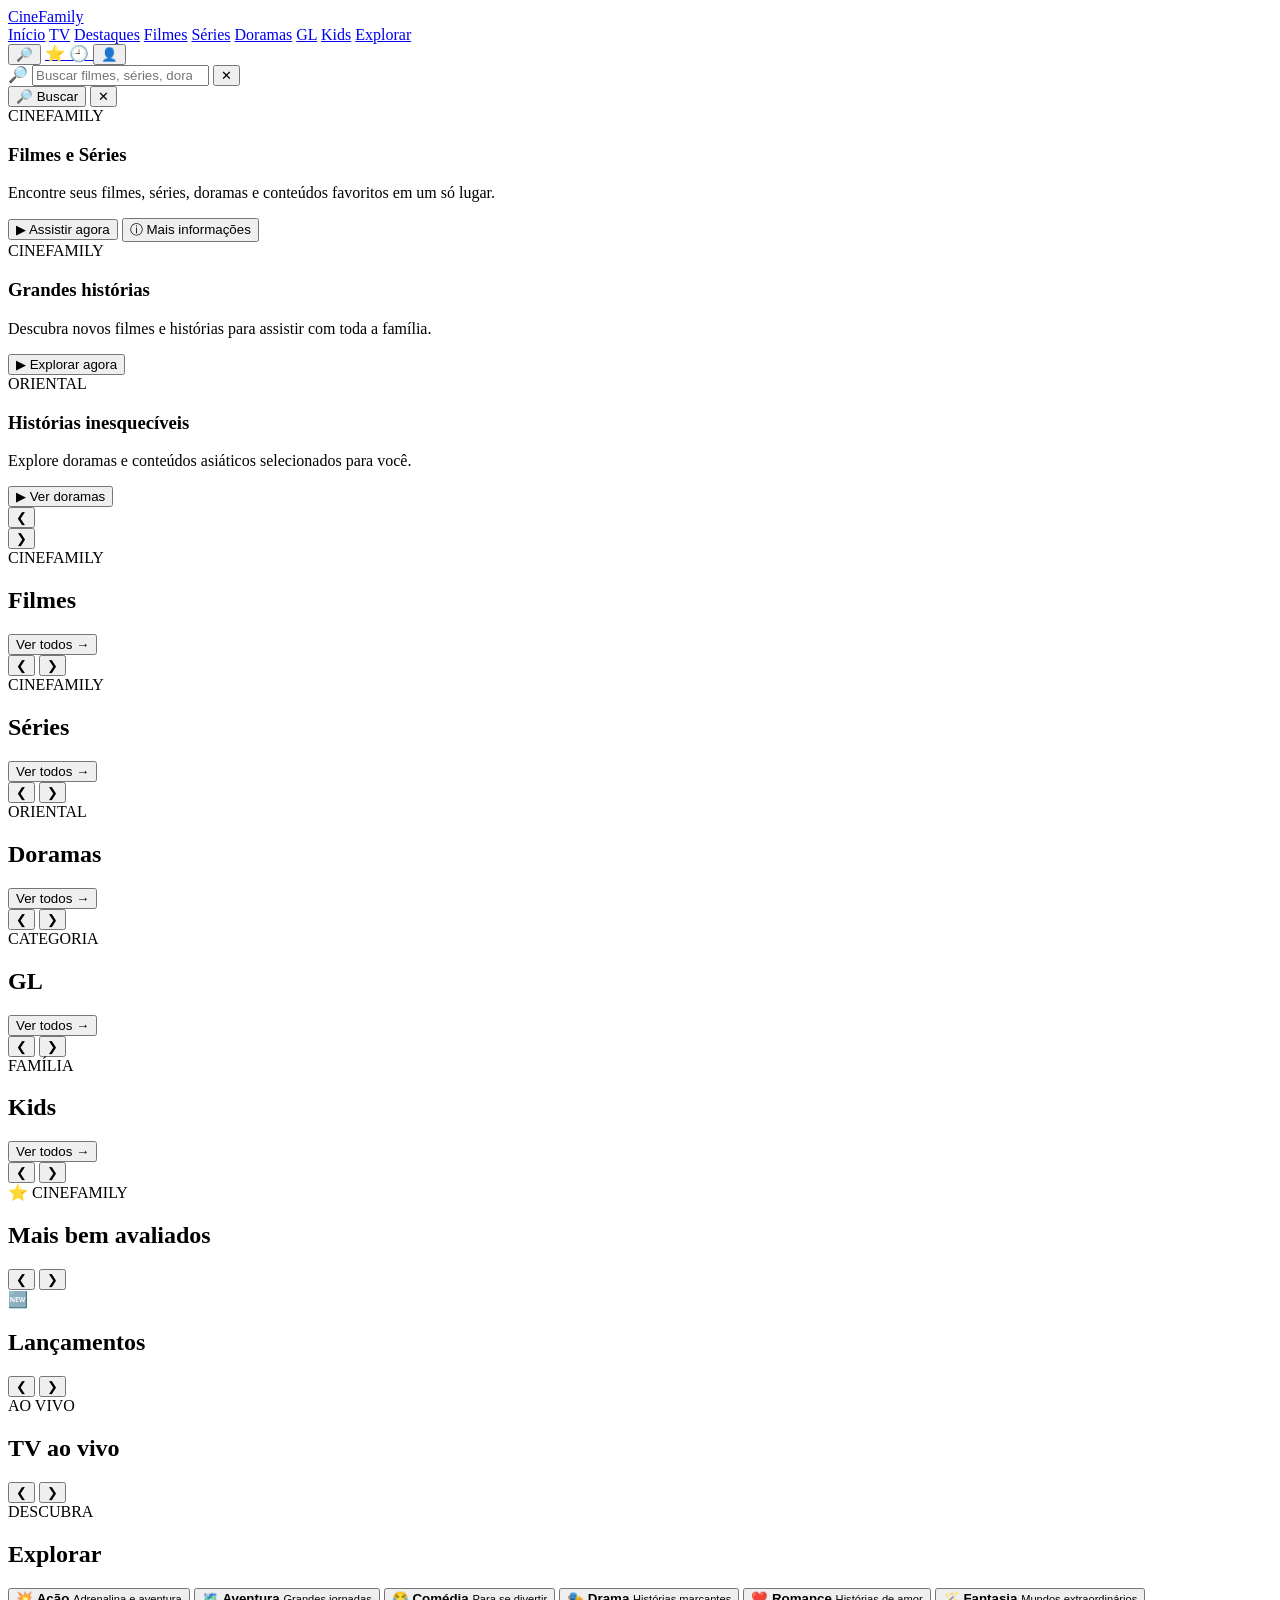
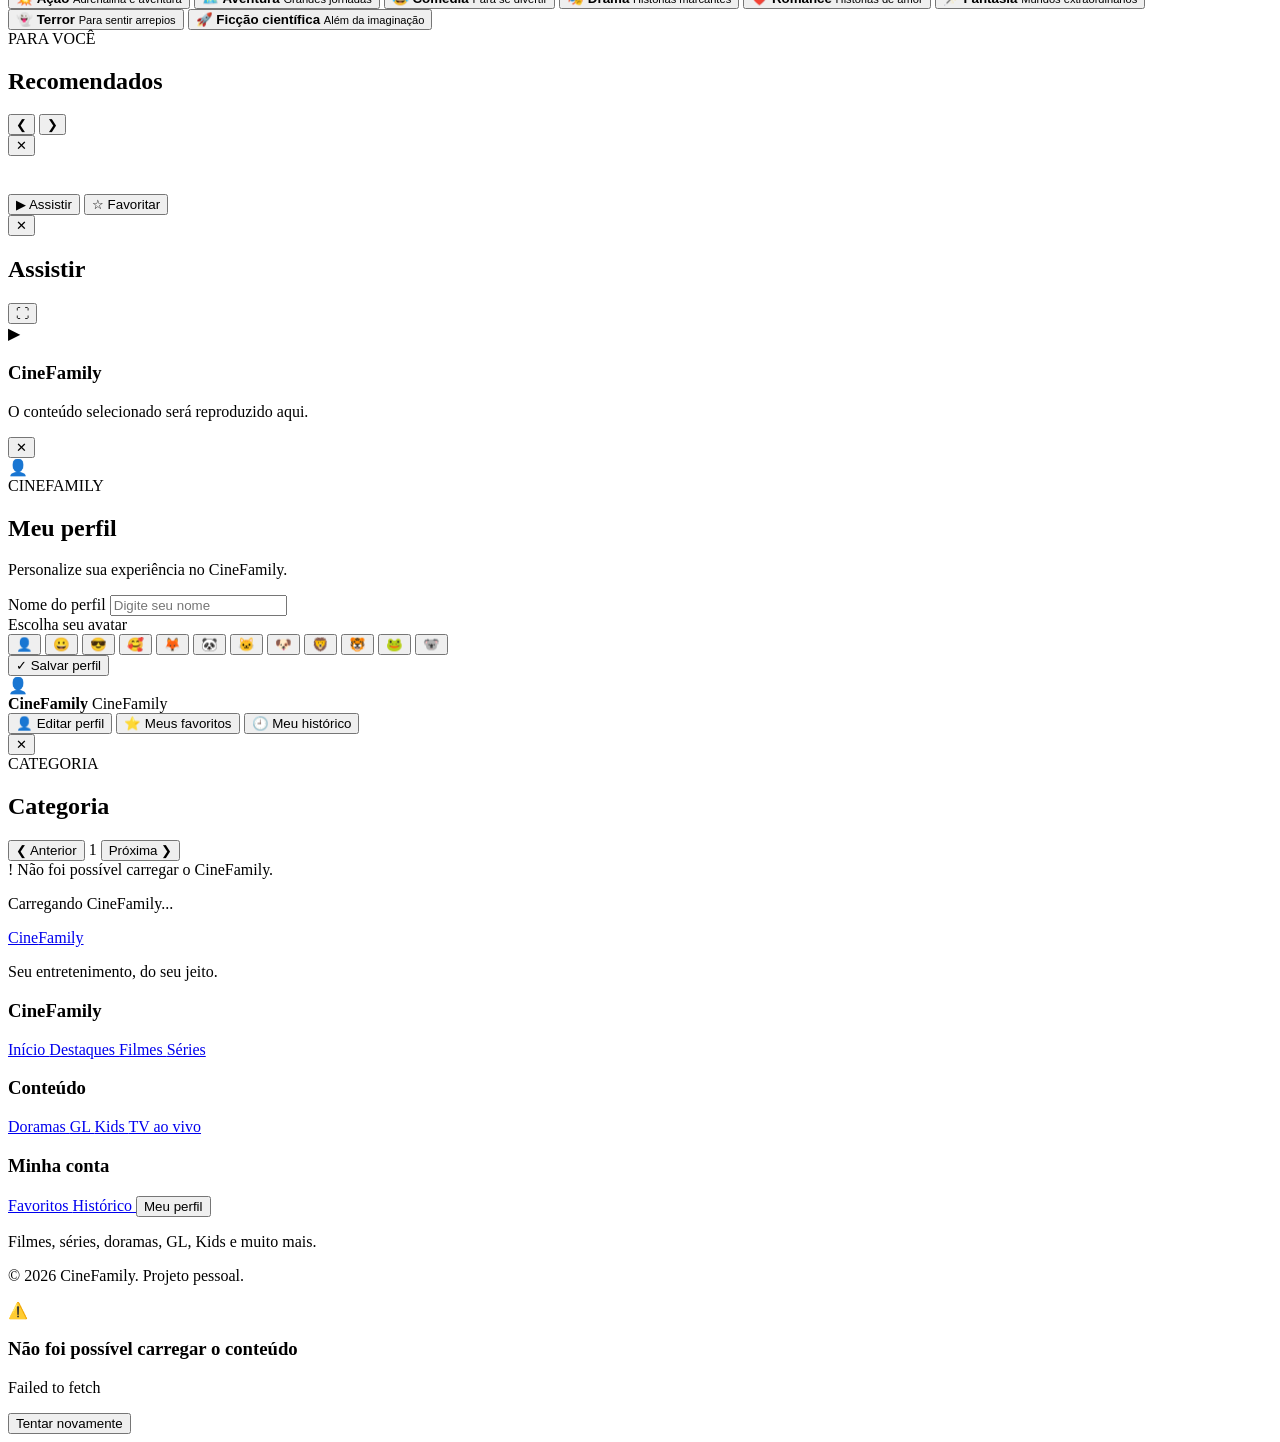
==== commit f73799bf: "Update index.html" ====
--- a/index.html
+++ b/index.html
@@ -1,2090 +1,1925 @@
 <!DOCTYPE html>
 <html lang="pt-BR">
-
 <head>
-
-    <meta charset="UTF-8">
-
-    <meta name="viewport"
-          content="width=device-width, initial-scale=1.0">
-
-    <meta name="theme-color"
-          content="#08080b">
-
-    <meta name="description"
-          content="CineFamily — filmes, séries, doramas, GL, Kids e TV ao vivo.">
-
-    <title>CineFamily</title>
-
-    <link rel="stylesheet"
-          href="style.css">
-
+  <meta charset="UTF-8">
+  <meta name="viewport" content="width=device-width, initial-scale=1.0">
+  <meta name="theme-color" content="#050505">
+  <meta name="description" content="CineFamily - Filmes, séries, doramas, GL, Kids e muito mais.">
+  <title>CineFamily</title>
+  <link rel="stylesheet" href="style.css">
 </head>
 
 <body>
 
-    <!-- =====================================================
-         HEADER
-    ====================================================== -->
+  <div id="app">
 
     <header class="site-header">
 
-        <a href="#inicio"
-           class="site-logo"
-           aria-label="CineFamily - Início">
-
+      <div class="header-left">
+
+        <a href="index.html" class="site-logo" aria-label="CineFamily - Início">
+          <span class="logo-cine">Cine</span><span class="logo-family">Family</span>
+        </a>
+
+        <nav class="main-nav" aria-label="Navegação principal">
+          <a href="#inicio">Início</a>
+          <a href="#tv">TV</a>
+          <a href="#destaques">Destaques</a>
+          <a href="#filmes">Filmes</a>
+          <a href="#series">Séries</a>
+          <a href="#doramas">Doramas</a>
+          <a href="#gl">GL</a>
+          <a href="#kids">Kids</a>
+          <a href="#explorar">Explorar</a>
+        </nav>
+
+      </div>
+
+      <div class="header-actions">
+
+        <button
+          id="search-toggle"
+          class="header-icon-button"
+          type="button"
+          aria-label="Abrir pesquisa"
+          title="Pesquisar"
+        >
+          🔎
+        </button>
+
+        <a
+          href="favoritos.html"
+          class="header-icon-button"
+          aria-label="Favoritos"
+          title="Favoritos"
+        >
+          ⭐
+        </a>
+
+        <a
+          href="historico.html"
+          class="header-icon-button"
+          aria-label="Histórico"
+          title="Histórico"
+        >
+          🕘
+        </a>
+
+        <button
+          id="profile-button"
+          class="profile-header-button"
+          type="button"
+          aria-label="Abrir perfil"
+          title="Perfil"
+        >
+          <span id="header-profile-avatar">👤</span>
+        </button>
+
+      </div>
+
+    </header>
+
+
+    <section id="search-area" class="search-area" aria-label="Pesquisa">
+
+      <div class="search-container">
+
+        <div class="search-input-wrapper">
+
+          <span class="search-input-icon">🔎</span>
+
+          <input
+            id="search-input"
+            type="search"
+            placeholder="Buscar filmes, séries, doramas..."
+            autocomplete="off"
+            aria-label="Pesquisar filmes e séries"
+          >
+
+          <button
+            id="search-clear"
+            class="search-clear"
+            type="button"
+            aria-label="Limpar pesquisa"
+            title="Limpar"
+          >
+            ✕
+          </button>
+
+        </div>
+
+        <button
+          id="search-button"
+          class="search-submit"
+          type="button"
+        >
+          🔎 Buscar
+        </button>
+
+        <button
+          id="search-close"
+          class="search-close"
+          type="button"
+          aria-label="Fechar pesquisa"
+          title="Fechar pesquisa"
+        >
+          ✕
+        </button>
+
+      </div>
+
+    </section>
+
+
+    <main id="inicio">
+
+
+      <section id="destaques" class="hero-section">
+
+        <div id="hero-slider" class="hero-slider">
+
+          <article class="hero-slide active">
+
+            <div
+              class="hero-background"
+              style="background-image: linear-gradient(90deg, rgba(5,5,5,1) 0%, rgba(5,5,5,0.9) 35%, rgba(5,5,5,0.35) 70%, rgba(5,5,5,0.15) 100%), linear-gradient(0deg, rgba(5,5,5,0.95) 0%, rgba(5,5,5,0) 55%);"
+            ></div>
+
+            <div class="hero-overlay"></div>
+
+            <div class="hero-content">
+
+              <span id="hero-kicker" class="hero-kicker">
+                CINEFAMILY
+              </span>
+
+              <h1 id="hero-title">
+                Filmes e Séries
+              </h1>
+
+              <p id="hero-overview">
+                Encontre seus filmes, séries, doramas e conteúdos favoritos em um só lugar.
+              </p>
+
+              <div class="hero-actions">
+
+                <button
+                  id="hero-watch-button"
+                  class="btn-primary"
+                  type="button"
+                >
+                  ▶ Assistir agora
+                </button>
+
+                <button
+                  id="hero-info-button"
+                  class="btn-secondary"
+                  type="button"
+                >
+                  ⓘ Mais informações
+                </button>
+
+              </div>
+
+            </div>
+
+          </article>
+
+
+          <article class="hero-slide">
+
+            <div
+              class="hero-background"
+              style="background-image: linear-gradient(90deg, rgba(5,5,5,1) 0%, rgba(5,5,5,0.9) 35%, rgba(5,5,5,0.35) 70%, rgba(5,5,5,0.15) 100%), linear-gradient(0deg, rgba(5,5,5,0.95) 0%, rgba(5,5,5,0) 55%);"
+            ></div>
+
+            <div class="hero-overlay"></div>
+
+            <div class="hero-content">
+
+              <span class="hero-kicker">
+                CINEFAMILY
+              </span>
+
+              <h1>
+                Grandes histórias
+              </h1>
+
+              <p>
+                Descubra novos filmes e histórias para assistir com toda a família.
+              </p>
+
+              <div class="hero-actions">
+
+                <button
+                  class="btn-primary hero-explore-button"
+                  type="button"
+                >
+                  ▶ Explorar agora
+                </button>
+
+              </div>
+
+            </div>
+
+          </article>
+
+
+          <article class="hero-slide">
+
+            <div
+              class="hero-background"
+              style="background-image: linear-gradient(90deg, rgba(5,5,5,1) 0%, rgba(5,5,5,0.9) 35%, rgba(5,5,5,0.35) 70%, rgba(5,5,5,0.15) 100%), linear-gradient(0deg, rgba(5,5,5,0.95) 0%, rgba(5,5,5,0) 55%);"
+            ></div>
+
+            <div class="hero-overlay"></div>
+
+            <div class="hero-content">
+
+              <span class="hero-kicker">
+                ORIENTAL
+              </span>
+
+              <h1>
+                Histórias inesquecíveis
+              </h1>
+
+              <p>
+                Explore doramas e conteúdos asiáticos selecionados para você.
+              </p>
+
+              <div class="hero-actions">
+
+                <button
+                  class="btn-primary hero-dorama-button"
+                  type="button"
+                >
+                  ▶ Ver doramas
+                </button>
+
+              </div>
+
+            </div>
+
+          </article>
+
+        </div>
+
+
+        <div class="hero-controls">
+
+          <button
+            id="hero-prev"
+            class="hero-control-button"
+            type="button"
+            aria-label="Destaque anterior"
+            title="Anterior"
+          >
+            ❮
+          </button>
+
+          <div
+            id="hero-indicators"
+            class="hero-indicators"
+            aria-label="Indicadores dos destaques"
+          ></div>
+
+          <button
+            id="hero-next"
+            class="hero-control-button"
+            type="button"
+            aria-label="Próximo destaque"
+            title="Próximo"
+          >
+            ❯
+          </button>
+
+        </div>
+
+      </section>
+
+
+      <section
+        id="search-results-section"
+        class="content-section search-results-section"
+        hidden
+      >
+
+        <div class="section-heading">
+
+          <div>
+            <span class="section-kicker">RESULTADOS</span>
+            <h2>Resultados da busca</h2>
+          </div>
+
+        </div>
+
+        <div
+          id="search-results-row"
+          class="content-row"
+        ></div>
+
+      </section>
+
+
+      <section
+        id="continue-section"
+        class="content-section"
+        hidden
+      >
+
+        <div class="section-heading">
+
+          <div>
+            <span class="section-kicker">CINEFAMILY</span>
+            <h2>Continue assistindo</h2>
+          </div>
+
+          <div class="row-controls">
+
+            <button
+              class="row-control"
+              type="button"
+              data-scroll-target="continue-row"
+              data-scroll-direction="left"
+              aria-label="Voltar"
+            >
+              ❮
+            </button>
+
+            <button
+              class="row-control"
+              type="button"
+              data-scroll-target="continue-row"
+              data-scroll-direction="right"
+              aria-label="Avançar"
+            >
+              ❯
+            </button>
+
+          </div>
+
+        </div>
+
+        <div
+          id="continue-row"
+          class="content-row"
+        ></div>
+
+      </section>
+
+
+      <section
+        id="filmes"
+        class="content-section"
+      >
+
+        <div class="section-heading">
+
+          <div>
+            <span class="section-kicker">CINEFAMILY</span>
+            <h2>Filmes</h2>
+          </div>
+
+          <div class="section-heading-actions">
+
+            <button
+              class="view-all-button"
+              type="button"
+              data-category="filmes"
+            >
+              Ver todos →
+            </button>
+
+            <div class="row-controls">
+
+              <button
+                class="row-control"
+                type="button"
+                data-scroll-target="movies-row"
+                data-scroll-direction="left"
+                aria-label="Filmes anteriores"
+              >
+                ❮
+              </button>
+
+              <button
+                class="row-control"
+                type="button"
+                data-scroll-target="movies-row"
+                data-scroll-direction="right"
+                aria-label="Mais filmes"
+              >
+                ❯
+              </button>
+
+            </div>
+
+          </div>
+
+        </div>
+
+        <div
+          id="movies-row"
+          class="content-row"
+        ></div>
+
+      </section>
+
+
+      <section
+        id="series"
+        class="content-section"
+      >
+
+        <div class="section-heading">
+
+          <div>
+            <span class="section-kicker">CINEFAMILY</span>
+            <h2>Séries</h2>
+          </div>
+
+          <div class="section-heading-actions">
+
+            <button
+              class="view-all-button"
+              type="button"
+              data-category="series"
+            >
+              Ver todos →
+            </button>
+
+            <div class="row-controls">
+
+              <button
+                class="row-control"
+                type="button"
+                data-scroll-target="series-row"
+                data-scroll-direction="left"
+                aria-label="Séries anteriores"
+              >
+                ❮
+              </button>
+
+              <button
+                class="row-control"
+                type="button"
+                data-scroll-target="series-row"
+                data-scroll-direction="right"
+                aria-label="Mais séries"
+              >
+                ❯
+              </button>
+
+            </div>
+
+          </div>
+
+        </div>
+
+        <div
+          id="series-row"
+          class="content-row"
+        ></div>
+
+      </section>
+
+
+      <section
+        id="doramas"
+        class="content-section"
+      >
+
+        <div class="section-heading">
+
+          <div>
+            <span class="section-kicker">ORIENTAL</span>
+            <h2>Doramas</h2>
+          </div>
+
+          <div class="section-heading-actions">
+
+            <button
+              class="view-all-button"
+              type="button"
+              data-category="doramas"
+            >
+              Ver todos →
+            </button>
+
+            <div class="row-controls">
+
+              <button
+                class="row-control"
+                type="button"
+                data-scroll-target="doramas-row"
+                data-scroll-direction="left"
+                aria-label="Doramas anteriores"
+              >
+                ❮
+              </button>
+
+              <button
+                class="row-control"
+                type="button"
+                data-scroll-target="doramas-row"
+                data-scroll-direction="right"
+                aria-label="Mais doramas"
+              >
+                ❯
+              </button>
+
+            </div>
+
+          </div>
+
+        </div>
+
+        <div
+          id="doramas-row"
+          class="content-row"
+        ></div>
+
+      </section>
+
+
+      <section
+        id="gl"
+        class="content-section"
+      >
+
+        <div class="section-heading">
+
+          <div>
+            <span class="section-kicker">CATEGORIA</span>
+            <h2>GL</h2>
+          </div>
+
+          <div class="section-heading-actions">
+
+            <button
+              class="view-all-button"
+              type="button"
+              data-category="gl"
+            >
+              Ver todos →
+            </button>
+
+            <div class="row-controls">
+
+              <button
+                class="row-control"
+                type="button"
+                data-scroll-target="gl-row"
+                data-scroll-direction="left"
+                aria-label="GL anteriores"
+              >
+                ❮
+              </button>
+
+              <button
+                class="row-control"
+                type="button"
+                data-scroll-target="gl-row"
+                data-scroll-direction="right"
+                aria-label="Mais GL"
+              >
+                ❯
+              </button>
+
+            </div>
+
+          </div>
+
+        </div>
+
+        <div
+          id="gl-row"
+          class="content-row"
+        ></div>
+
+      </section>
+
+
+      <section
+        id="kids"
+        class="content-section"
+      >
+
+        <div class="section-heading">
+
+          <div>
+            <span class="section-kicker">FAMÍLIA</span>
+            <h2>Kids</h2>
+          </div>
+
+          <div class="section-heading-actions">
+
+            <button
+              class="view-all-button"
+              type="button"
+              data-category="kids"
+            >
+              Ver todos →
+            </button>
+
+            <div class="row-controls">
+
+              <button
+                class="row-control"
+                type="button"
+                data-scroll-target="kids-row"
+                data-scroll-direction="left"
+                aria-label="Kids anteriores"
+              >
+                ❮
+              </button>
+
+              <button
+                class="row-control"
+                type="button"
+                data-scroll-target="kids-row"
+                data-scroll-direction="right"
+                aria-label="Mais conteúdo Kids"
+              >
+                ❯
+              </button>
+
+            </div>
+
+          </div>
+
+        </div>
+
+        <div
+          id="kids-row"
+          class="content-row"
+        ></div>
+
+      </section>
+
+
+      <section
+        id="mais-avaliados"
+        class="content-section"
+      >
+
+        <div class="section-heading">
+
+          <div>
+            <span class="section-kicker">⭐ CINEFAMILY</span>
+            <h2>Mais bem avaliados</h2>
+          </div>
+
+          <div class="row-controls">
+
+            <button
+              class="row-control"
+              type="button"
+              data-scroll-target="top-rated-row"
+              data-scroll-direction="left"
+              aria-label="Mais bem avaliados anteriores"
+            >
+              ❮
+            </button>
+
+            <button
+              class="row-control"
+              type="button"
+              data-scroll-target="top-rated-row"
+              data-scroll-direction="right"
+              aria-label="Mais bem avaliados"
+            >
+              ❯
+            </button>
+
+          </div>
+
+        </div>
+
+        <div
+          id="top-rated-row"
+          class="content-row"
+        ></div>
+
+      </section>
+
+
+      <section
+        id="lancamentos"
+        class="content-section"
+      >
+
+        <div class="section-heading">
+
+          <div>
+            <span class="section-kicker">🆕</span>
+            <h2>Lançamentos</h2>
+          </div>
+
+          <div class="row-controls">
+
+            <button
+              class="row-control"
+              type="button"
+              data-scroll-target="latest-row"
+              data-scroll-direction="left"
+              aria-label="Lançamentos anteriores"
+            >
+              ❮
+            </button>
+
+            <button
+              class="row-control"
+              type="button"
+              data-scroll-target="latest-row"
+              data-scroll-direction="right"
+              aria-label="Mais lançamentos"
+            >
+              ❯
+            </button>
+
+          </div>
+
+        </div>
+
+        <div
+          id="latest-row"
+          class="content-row"
+        ></div>
+
+      </section>
+            <section
+        id="tv"
+        class="content-section"
+      >
+
+        <div class="section-heading">
+
+          <div>
+            <span class="section-kicker">AO VIVO</span>
+            <h2>TV ao vivo</h2>
+          </div>
+
+          <div class="row-controls">
+
+            <button
+              class="row-control"
+              type="button"
+              data-scroll-target="live-tv-grid"
+              data-scroll-direction="left"
+              aria-label="Canais anteriores"
+            >
+              ❮
+            </button>
+
+            <button
+              class="row-control"
+              type="button"
+              data-scroll-target="live-tv-grid"
+              data-scroll-direction="right"
+              aria-label="Mais canais"
+            >
+              ❯
+            </button>
+
+          </div>
+
+        </div>
+
+        <div
+          id="live-tv-grid"
+          class="content-row live-tv-row"
+        ></div>
+
+      </section>
+
+
+      <section
+        id="explorar"
+        class="content-section explorar-section"
+      >
+
+        <div class="section-heading">
+
+          <div>
+            <span class="section-kicker">DESCUBRA</span>
+            <h2>Explorar</h2>
+          </div>
+
+        </div>
+
+        <div class="explore-grid">
+
+          <button
+            type="button"
+            class="category-card"
+            data-category="acao"
+          >
+            <span class="category-card-icon">💥</span>
+            <strong>Ação</strong>
+            <small>Adrenalina e aventura</small>
+          </button>
+
+          <button
+            type="button"
+            class="category-card"
+            data-category="aventura"
+          >
+            <span class="category-card-icon">🗺️</span>
+            <strong>Aventura</strong>
+            <small>Grandes jornadas</small>
+          </button>
+
+          <button
+            type="button"
+            class="category-card"
+            data-category="comedia"
+          >
+            <span class="category-card-icon">😂</span>
+            <strong>Comédia</strong>
+            <small>Para se divertir</small>
+          </button>
+
+          <button
+            type="button"
+            class="category-card"
+            data-category="drama"
+          >
+            <span class="category-card-icon">🎭</span>
+            <strong>Drama</strong>
+            <small>Histórias marcantes</small>
+          </button>
+
+          <button
+            type="button"
+            class="category-card"
+            data-category="romance"
+          >
+            <span class="category-card-icon">❤️</span>
+            <strong>Romance</strong>
+            <small>Histórias de amor</small>
+          </button>
+
+          <button
+            type="button"
+            class="category-card"
+            data-category="fantasia"
+          >
+            <span class="category-card-icon">🪄</span>
+            <strong>Fantasia</strong>
+            <small>Mundos extraordinários</small>
+          </button>
+
+          <button
+            type="button"
+            class="category-card"
+            data-category="terror"
+          >
+            <span class="category-card-icon">👻</span>
+            <strong>Terror</strong>
+            <small>Para sentir arrepios</small>
+          </button>
+
+          <button
+            type="button"
+            class="category-card"
+            data-category="ficcao"
+          >
+            <span class="category-card-icon">🚀</span>
+            <strong>Ficção científica</strong>
+            <small>Além da imaginação</small>
+          </button>
+
+        </div>
+
+      </section>
+
+
+      <section
+        id="favorites-section"
+        class="content-section"
+        hidden
+      >
+
+        <div class="section-heading">
+
+          <div>
+            <span class="section-kicker">⭐ SUA LISTA</span>
+            <h2>Meus favoritos</h2>
+          </div>
+
+          <a
+            href="favoritos.html"
+            class="view-all-button"
+          >
+            Ver todos →
+          </a>
+
+        </div>
+
+        <div
+          id="favorites-row"
+          class="content-row"
+        ></div>
+
+      </section>
+
+
+      <section
+        id="historico-section"
+        class="content-section"
+        hidden
+      >
+
+        <div class="section-heading">
+
+          <div>
+            <span class="section-kicker">🕘 RECENTES</span>
+            <h2>Continue de onde parou</h2>
+          </div>
+
+          <a
+            href="historico.html"
+            class="view-all-button"
+          >
+            Ver histórico →
+          </a>
+
+        </div>
+
+        <div
+          id="history-row"
+          class="content-row"
+        ></div>
+
+      </section>
+
+
+      <section
+        id="recomendados"
+        class="content-section"
+      >
+
+        <div class="section-heading">
+
+          <div>
+            <span class="section-kicker">PARA VOCÊ</span>
+            <h2>Recomendados</h2>
+          </div>
+
+          <div class="row-controls">
+
+            <button
+              class="row-control"
+              type="button"
+              data-scroll-target="recommended-row"
+              data-scroll-direction="left"
+              aria-label="Recomendados anteriores"
+            >
+              ❮
+            </button>
+
+            <button
+              class="row-control"
+              type="button"
+              data-scroll-target="recommended-row"
+              data-scroll-direction="right"
+              aria-label="Mais recomendados"
+            >
+              ❯
+            </button>
+
+          </div>
+
+        </div>
+
+        <div
+          id="recommended-row"
+          class="content-row"
+        ></div>
+
+      </section>
+
+
+      <section
+        id="acao"
+        class="content-section genre-section"
+        hidden
+      >
+
+        <div class="section-heading">
+
+          <div>
+            <span class="section-kicker">GÊNERO</span>
+            <h2>Ação</h2>
+          </div>
+
+        </div>
+
+        <div
+          id="acao-row"
+          class="content-row"
+        ></div>
+
+      </section>
+
+
+      <section
+        id="aventura"
+        class="content-section genre-section"
+        hidden
+      >
+
+        <div class="section-heading">
+
+          <div>
+            <span class="section-kicker">GÊNERO</span>
+            <h2>Aventura</h2>
+          </div>
+
+        </div>
+
+        <div
+          id="aventura-row"
+          class="content-row"
+        ></div>
+
+      </section>
+
+
+      <section
+        id="comedia"
+        class="content-section genre-section"
+        hidden
+      >
+
+        <div class="section-heading">
+
+          <div>
+            <span class="section-kicker">GÊNERO</span>
+            <h2>Comédia</h2>
+          </div>
+
+        </div>
+
+        <div
+          id="comedia-row"
+          class="content-row"
+        ></div>
+
+      </section>
+
+
+      <section
+        id="drama"
+        class="content-section genre-section"
+        hidden
+      >
+
+        <div class="section-heading">
+
+          <div>
+            <span class="section-kicker">GÊNERO</span>
+            <h2>Drama</h2>
+          </div>
+
+        </div>
+
+        <div
+          id="drama-row"
+          class="content-row"
+        ></div>
+
+      </section>
+
+
+      <section
+        id="romance"
+        class="content-section genre-section"
+        hidden
+      >
+
+        <div class="section-heading">
+
+          <div>
+            <span class="section-kicker">GÊNERO</span>
+            <h2>Romance</h2>
+          </div>
+
+        </div>
+
+        <div
+          id="romance-row"
+          class="content-row"
+        ></div>
+
+      </section>
+
+
+      <section
+        id="fantasia"
+        class="content-section genre-section"
+        hidden
+      >
+
+        <div class="section-heading">
+
+          <div>
+            <span class="section-kicker">GÊNERO</span>
+            <h2>Fantasia</h2>
+          </div>
+
+        </div>
+
+        <div
+          id="fantasia-row"
+          class="content-row"
+        ></div>
+
+      </section>
+
+
+      <section
+        id="terror"
+        class="content-section genre-section"
+        hidden
+      >
+
+        <div class="section-heading">
+
+          <div>
+            <span class="section-kicker">GÊNERO</span>
+            <h2>Terror</h2>
+          </div>
+
+        </div>
+
+        <div
+          id="terror-row"
+          class="content-row"
+        ></div>
+
+      </section>
+
+
+      <section
+        id="ficcao"
+        class="content-section genre-section"
+        hidden
+      >
+
+        <div class="section-heading">
+
+          <div>
+            <span class="section-kicker">GÊNERO</span>
+            <h2>Ficção científica</h2>
+          </div>
+
+        </div>
+
+        <div
+          id="ficcao-row"
+          class="content-row"
+        ></div>
+
+      </section>
+
+
+    </main>
+
+
+    <div
+      id="details-modal"
+      class="modal details-modal"
+      aria-hidden="true"
+    >
+
+      <div
+        class="modal-backdrop"
+        data-close-modal="details"
+      ></div>
+
+      <div class="details-modal-content">
+
+        <button
+          id="details-close"
+          class="modal-close"
+          type="button"
+          aria-label="Fechar detalhes"
+        >
+          ✕
+        </button>
+
+        <div
+          id="details-backdrop"
+          class="details-backdrop"
+        ></div>
+
+        <div class="details-content">
+
+          <div class="details-poster-wrapper">
+
+            <img
+              id="details-poster"
+              class="details-poster"
+              src=""
+              alt=""
+              loading="lazy"
+            >
+
+          </div>
+
+          <div class="details-info">
+
+            <span
+              id="details-type"
+              class="details-type"
+            ></span>
+
+            <h2 id="details-title"></h2>
+
+            <div
+              id="details-meta"
+              class="details-meta"
+            ></div>
+
+            <p
+              id="details-overview"
+              class="details-overview"
+            ></p>
+
+            <div class="details-actions">
+
+              <button
+                id="details-watch-button"
+                class="btn-primary"
+                type="button"
+              >
+                ▶ Assistir
+              </button>
+
+              <button
+                id="details-favorite-button"
+                class="btn-secondary favorite-detail-button"
+                type="button"
+              >
+                ☆ Favoritar
+              </button>
+
+            </div>
+
+            <div
+              id="details-extra"
+              class="details-extra"
+            ></div>
+
+          </div>
+
+        </div>
+
+
+        <div
+          id="episodes-container"
+          class="episodes-container"
+          hidden
+        >
+
+          <div class="details-block-header">
+
+            <h3>Temporadas e episódios</h3>
+
+          </div>
+
+          <div
+            id="episodes-list"
+            class="episodes-list"
+          ></div>
+
+        </div>
+
+      </div>
+
+    </div>
+
+
+    <div
+      id="player-modal"
+      class="modal player-modal"
+      aria-hidden="true"
+    >
+
+      <div
+        class="modal-backdrop"
+        data-close-modal="player"
+      ></div>
+
+      <div class="player-modal-content">
+
+        <button
+          id="player-close"
+          class="modal-close"
+          type="button"
+          aria-label="Fechar player"
+        >
+          ✕
+        </button>
+
+        <div class="player-header">
+
+          <h2 id="player-title">
+            Assistir
+          </h2>
+
+          <button
+            id="player-fullscreen"
+            class="player-fullscreen"
+            type="button"
+            aria-label="Tela cheia"
+            title="Tela cheia"
+          >
+            ⛶
+          </button>
+
+        </div>
+
+        <div
+          id="player-body"
+          class="player-body"
+        >
+
+          <div class="player-placeholder">
+
+            <div class="player-placeholder-icon">
+              ▶
+            </div>
+
+            <h3>CineFamily</h3>
+
+            <p>
+              O conteúdo selecionado será reproduzido aqui.
+            </p>
+
+          </div>
+
+        </div>
+
+        <div
+          id="player-status"
+          class="player-status"
+          aria-live="polite"
+        ></div>
+
+      </div>
+
+    </div>
+        <div
+      id="profile-modal"
+      class="modal profile-modal"
+      aria-hidden="true"
+    >
+
+      <div
+        class="modal-backdrop"
+        data-close-modal="profile"
+      ></div>
+
+      <div class="profile-modal-content">
+
+        <button
+          id="profile-close"
+          class="modal-close"
+          type="button"
+          aria-label="Fechar perfil"
+        >
+          ✕
+        </button>
+
+        <div class="profile-header">
+
+          <div
+            id="profile-avatar-large"
+            class="profile-avatar-large"
+          >
+            👤
+          </div>
+
+          <div class="profile-header-text">
+
+            <span class="section-kicker">
+              CINEFAMILY
+            </span>
+
+            <h2>Meu perfil</h2>
+
+            <p>
+              Personalize sua experiência no CineFamily.
+            </p>
+
+          </div>
+
+        </div>
+
+
+        <form id="profile-form" class="profile-form">
+
+          <div class="form-group">
+
+            <label for="profile-name">
+              Nome do perfil
+            </label>
+
+            <input
+              id="profile-name"
+              type="text"
+              maxlength="30"
+              placeholder="Digite seu nome"
+              autocomplete="off"
+            >
+
+          </div>
+
+
+          <div class="form-group">
+
+            <span class="form-label">
+              Escolha seu avatar
+            </span>
+
+            <div class="avatar-options">
+
+              <button
+                type="button"
+                class="avatar-option selected"
+                data-avatar="👤"
+                aria-label="Avatar padrão"
+              >
+                👤
+              </button>
+
+              <button
+                type="button"
+                class="avatar-option"
+                data-avatar="😀"
+                aria-label="Avatar sorrindo"
+              >
+                😀
+              </button>
+
+              <button
+                type="button"
+                class="avatar-option"
+                data-avatar="😎"
+                aria-label="Avatar de óculos"
+              >
+                😎
+              </button>
+
+              <button
+                type="button"
+                class="avatar-option"
+                data-avatar="🥰"
+                aria-label="Avatar apaixonado"
+              >
+                🥰
+              </button>
+
+              <button
+                type="button"
+                class="avatar-option"
+                data-avatar="🦊"
+                aria-label="Avatar raposa"
+              >
+                🦊
+              </button>
+
+              <button
+                type="button"
+                class="avatar-option"
+                data-avatar="🐼"
+                aria-label="Avatar panda"
+              >
+                🐼
+              </button>
+
+              <button
+                type="button"
+                class="avatar-option"
+                data-avatar="🐱"
+                aria-label="Avatar gato"
+              >
+                🐱
+              </button>
+
+              <button
+                type="button"
+                class="avatar-option"
+                data-avatar="🐶"
+                aria-label="Avatar cachorro"
+              >
+                🐶
+              </button>
+
+              <button
+                type="button"
+                class="avatar-option"
+                data-avatar="🦁"
+                aria-label="Avatar leão"
+              >
+                🦁
+              </button>
+
+              <button
+                type="button"
+                class="avatar-option"
+                data-avatar="🐯"
+                aria-label="Avatar tigre"
+              >
+                🐯
+              </button>
+
+              <button
+                type="button"
+                class="avatar-option"
+                data-avatar="🐸"
+                aria-label="Avatar sapo"
+              >
+                🐸
+              </button>
+
+              <button
+                type="button"
+                class="avatar-option"
+                data-avatar="🐨"
+                aria-label="Avatar coala"
+              >
+                🐨
+              </button>
+
+            </div>
+
+          </div>
+
+
+          <div class="profile-form-actions">
+
+            <button
+              id="profile-save"
+              class="btn-primary"
+              type="submit"
+            >
+              ✓ Salvar perfil
+            </button>
+
+          </div>
+
+        </form>
+
+      </div>
+
+    </div>
+
+
+    <div
+      id="user-menu"
+      class="user-menu"
+      aria-hidden="true"
+    >
+
+      <div class="user-menu-header">
+
+        <div
+          id="user-menu-avatar"
+          class="user-menu-avatar"
+        >
+          👤
+        </div>
+
+        <div class="user-menu-info">
+
+          <strong id="user-menu-name">
+            Meu perfil
+          </strong>
+
+          <span>
             CineFamily
-
-        </a>
-
-
-        <nav class="main-nav"
-             aria-label="Navegação principal">
-
-            <a href="#inicio"
-               class="nav-link active">
-
-                TV
-
+          </span>
+
+        </div>
+
+      </div>
+
+
+      <div class="user-menu-divider"></div>
+
+
+      <button
+        id="user-profile-edit"
+        class="user-menu-item"
+        type="button"
+      >
+        <span>👤</span>
+        <span>Editar perfil</span>
+      </button>
+
+
+      <button
+        id="user-favorites-button"
+        class="user-menu-item"
+        type="button"
+      >
+        <span>⭐</span>
+        <span>Meus favoritos</span>
+      </button>
+
+
+      <button
+        id="user-history-button"
+        class="user-menu-item"
+        type="button"
+      >
+        <span>🕘</span>
+        <span>Meu histórico</span>
+      </button>
+
+    </div>
+
+
+    <div
+      id="category-modal"
+      class="modal category-modal"
+      aria-hidden="true"
+    >
+
+      <div
+        class="modal-backdrop"
+        data-close-modal="category"
+      ></div>
+
+      <div class="category-modal-content">
+
+        <button
+          id="category-close"
+          class="modal-close"
+          type="button"
+          aria-label="Fechar categoria"
+        >
+          ✕
+        </button>
+
+
+        <div class="category-modal-header">
+
+          <span
+            id="category-kicker"
+            class="section-kicker"
+          >
+            CATEGORIA
+          </span>
+
+          <h2 id="category-title">
+            Categoria
+          </h2>
+
+        </div>
+
+
+        <div
+          id="category-results"
+          class="category-results"
+        ></div>
+
+
+        <div
+          id="category-loading"
+          class="category-loading"
+          hidden
+        >
+          <div class="spinner"></div>
+          <p>Carregando conteúdos...</p>
+        </div>
+
+
+        <div
+          id="category-empty"
+          class="category-empty"
+          hidden
+        >
+
+          <div class="empty-icon">
+            🎬
+          </div>
+
+          <h3>Nenhum conteúdo encontrado</h3>
+
+          <p>
+            Não encontramos conteúdos para esta categoria.
+          </p>
+
+        </div>
+
+
+        <div class="category-pagination">
+
+          <button
+            id="category-prev"
+            class="pagination-button"
+            type="button"
+          >
+            ❮ Anterior
+          </button>
+
+          <span
+            id="category-page"
+            class="pagination-page"
+          >
+            1
+          </span>
+
+          <button
+            id="category-next"
+            class="pagination-button"
+            type="button"
+          >
+            Próxima ❯
+          </button>
+
+        </div>
+
+      </div>
+
+    </div>
+
+
+    <div
+      id="toast-container"
+      class="toast-container"
+      aria-live="polite"
+      aria-atomic="true"
+    ></div>
+
+
+    <div
+      id="loading-overlay"
+      class="loading-overlay"
+      aria-hidden="true"
+    >
+
+      <div class="loading-box">
+
+        <div class="spinner"></div>
+
+        <p>
+          Carregando CineFamily...
+        </p>
+
+      </div>
+
+    </div>
+
+
+    <div
+      id="empty-state"
+      class="empty-state"
+      hidden
+    >
+
+      <div class="empty-state-icon">
+        🎬
+      </div>
+
+      <h3>
+        Nenhum conteúdo encontrado
+      </h3>
+
+      <p>
+        Tente novamente ou faça uma nova busca.
+      </p>
+
+      <button
+        id="empty-state-home"
+        class="btn-primary"
+        type="button"
+      >
+        Voltar ao início
+      </button>
+
+    </div>
+
+
+    <footer class="site-footer">
+
+      <div class="footer-content">
+
+
+        <div class="footer-brand">
+
+          <a
+            href="index.html"
+            class="footer-logo"
+            aria-label="CineFamily"
+          >
+            <span class="logo-cine">Cine</span><span class="logo-family">Family</span>
+          </a>
+
+          <p>
+            Seu entretenimento, do seu jeito.
+          </p>
+
+        </div>
+
+
+        <div class="footer-links">
+
+          <div class="footer-column">
+
+            <h3>CineFamily</h3>
+
+            <a href="#inicio">
+              Início
             </a>
 
-            <a href="#destaques"
-               class="nav-link">
-
-                Destaques
-
+            <a href="#destaques">
+              Destaques
             </a>
 
-            <a href="#filmes"
-               class="nav-link">
-
-                Filmes
-
+            <a href="#filmes">
+              Filmes
             </a>
 
-            <a href="#series"
-               class="nav-link">
-
-                Séries
-
+            <a href="#series">
+              Séries
             </a>
 
-            <a href="#doramas"
-               class="nav-link">
-
-                Doramas
-
+          </div>
+
+
+          <div class="footer-column">
+
+            <h3>Conteúdo</h3>
+
+            <a href="#doramas">
+              Doramas
             </a>
 
-            <a href="#gl"
-               class="nav-link">
-
-                GL
-
+            <a href="#gl">
+              GL
             </a>
 
-            <a href="#kids"
-               class="nav-link">
-
-                Kids
-
+            <a href="#kids">
+              Kids
             </a>
 
-            <a href="#explorar"
-               class="nav-link">
-
-                Explorar
-
+            <a href="#tv">
+              TV ao vivo
             </a>
 
-        </nav>
-
-
-        <div class="header-actions">
+          </div>
+
+
+          <div class="footer-column">
+
+            <h3>Minha conta</h3>
+
+            <a href="favoritos.html">
+              Favoritos
+            </a>
+
+            <a href="historico.html">
+              Histórico
+            </a>
 
             <button
-                type="button"
-                class="header-action-button"
-                id="search-toggle"
-                aria-label="Buscar"
-                title="Buscar">
-
-                🔎
-
+              id="footer-profile-button"
+              type="button"
+            >
+              Meu perfil
             </button>
 
-
-            <a
-                href="favoritos.html"
-                class="header-action-button"
-                aria-label="Favoritos"
-                title="Favoritos">
-
-                ⭐
-
-            </a>
-
-
-            <a
-                href="historico.html"
-                class="header-action-button"
-                aria-label="Histórico"
-                title="Histórico">
-
-                🕘
-
-            </a>
-
-
-            <button
-                type="button"
-                class="header-action-button"
-                id="profile-button"
-                aria-label="Perfil"
-                title="Perfil">
-
-                👤
-
-            </button>
-
-        </div>
-
-    </header>
-
-
-    <!-- =====================================================
-         BUSCA
-    ====================================================== -->
-
-    <section
-        id="search-area"
-        class="search-area"
-        aria-label="Busca">
-
-        <div class="search-box">
-
-            <input
-                type="search"
-                id="search-input"
-                class="search-input"
-                placeholder="Buscar filmes, séries, doramas..."
-                autocomplete="off">
-
-            <button
-                type="button"
-                id="search-button"
-                class="search-button">
-
-                🔎 Buscar
-
-            </button>
-
-        </div>
-
-        <button
-            type="button"
-            id="search-close"
-            class="search-close"
-            aria-label="Fechar busca">
-
-            ✕
-
-        </button>
-
-    </section>
-
-
-    <!-- =====================================================
-         CONTEÚDO PRINCIPAL
-    ====================================================== -->
-
-    <main id="inicio">
-
-
-        <!-- =================================================
-             HERO / DESTAQUES
-        ================================================== -->
-
-        <section
-            id="destaques"
-            class="hero-section"
-            aria-label="Conteúdo em destaque">
-
-            <div
-                id="hero-slider"
-                class="hero-slider">
-
-                <div class="hero-slide active">
-
-                    <div
-                        class="hero-background"
-                        id="hero-background-1">
-                    </div>
-
-
-                    <div class="hero-overlay"></div>
-
-
-                    <div class="hero-content">
-
-                        <span
-                            class="hero-kicker"
-                            id="hero-kicker">
-
-                            DESTAQUE
-
-                        </span>
-
-
-                        <h1
-                            class="hero-title"
-                            id="hero-title">
-
-                            Filmes e Séries
-
-                        </h1>
-
-
-                        <p
-                            class="hero-overview"
-                            id="hero-overview">
-
-                            Encontre seus filmes, séries,
-                            doramas e conteúdos favoritos
-                            em um só lugar.
-
-                        </p>
-
-
-                        <div class="hero-actions">
-
-                            <button
-                                type="button"
-                                class="hero-button hero-button-primary"
-                                id="hero-watch-button">
-
-                                ▶ Assistir agora
-
-                            </button>
-
-
-                            <button
-                                type="button"
-                                class="hero-button hero-button-secondary"
-                                id="hero-info-button">
-
-                                ⓘ Mais informações
-
-                            </button>
-
-                        </div>
-
-                    </div>
-
-                </div>
-
-
-                <div class="hero-slide">
-
-                    <div
-                        class="hero-background"
-                        id="hero-background-2">
-                    </div>
-
-
-                    <div class="hero-overlay"></div>
-
-
-                    <div class="hero-content">
-
-                        <span class="hero-kicker">
-
-                            CINEFAMILY
-
-                        </span>
-
-
-                        <h1 class="hero-title">
-
-                            Grandes histórias
-
-                        </h1>
-
-
-                        <p class="hero-overview">
-
-                            Descubra novos filmes e
-                            histórias para assistir
-                            com toda a família.
-
-                        </p>
-
-
-                        <div class="hero-actions">
-
-                            <button
-                                type="button"
-                                class="hero-button hero-button-primary">
-
-                                ▶ Explorar agora
-
-                            </button>
-
-                        </div>
-
-                    </div>
-
-                </div>
-
-
-                <div class="hero-slide">
-
-                    <div
-                        class="hero-background"
-                        id="hero-background-3">
-                    </div>
-
-
-                    <div class="hero-overlay"></div>
-
-
-                    <div class="hero-content">
-
-                        <span class="hero-kicker">
-
-                            ORIENTAL
-
-                        </span>
-
-
-                        <h1 class="hero-title">
-
-                            Histórias inesquecíveis
-
-                        </h1>
-
-
-                        <p class="hero-overview">
-
-                            Explore doramas e conteúdos
-                            asiáticos selecionados
-                            para você.
-
-                        </p>
-
-
-                        <div class="hero-actions">
-
-                            <button
-                                type="button"
-                                class="hero-button hero-button-primary">
-
-                                ▶ Ver doramas
-
-                            </button>
-
-                        </div>
-
-                    </div>
-
-                </div>
-
-
-                <button
-                    type="button"
-                    class="hero-arrow hero-arrow-left"
-                    id="hero-prev"
-                    aria-label="Destaque anterior">
-
-                    ❮
-
-                </button>
-
-
-                <button
-                    type="button"
-                    class="hero-arrow hero-arrow-right"
-                    id="hero-next"
-                    aria-label="Próximo destaque">
-
-                    ❯
-
-                </button>
-
-
-                <div
-                    class="hero-indicators"
-                    id="hero-indicators">
-
-                    <button
-                        type="button"
-                        class="hero-indicator active"
-                        data-slide="0"
-                        aria-label="Destaque 1">
-                    </button>
-
-                    <button
-                        type="button"
-                        class="hero-indicator"
-                        data-slide="1"
-                        aria-label="Destaque 2">
-                    </button>
-
-                    <button
-                        type="button"
-                        class="hero-indicator"
-                        data-slide="2"
-                        aria-label="Destaque 3">
-                    </button>
-
-                </div>
-
-            </div>
-
-        </section>
-
-
-        <!-- =================================================
-             RESULTADOS DA BUSCA
-        ================================================== -->
-
-        <section
-            id="search-results-section"
-            class="content-section search-results-section hidden">
-
-            <div class="section-heading">
-
-                <div>
-
-                    <span class="section-kicker">
-
-                        RESULTADOS
-
-                    </span>
-
-                    <h2 class="section-title">
-
-                        Busca
-
-                    </h2>
-
-                </div>
-
-            </div>
-
-
-            <div
-                id="search-results-row"
-                class="horizontal-content-row">
-
-            </div>
-
-        </section>
-
-
-        <!-- =================================================
-             CONTINUAR ASSISTINDO
-        ================================================== -->
-
-        <section
-            id="continue-section"
-            class="content-section hidden">
-
-            <div class="section-heading">
-
-                <div>
-
-                    <span class="section-kicker">
-
-                        CINEFAMILY
-
-                    </span>
-
-                    <h2 class="section-title">
-
-                        Continuar assistindo
-
-                    </h2>
-
-                </div>
-
-            </div>
-
-
-            <div
-                id="continue-row"
-                class="horizontal-content-row">
-
-            </div>
-
-        </section>
-
-
-        <!-- =================================================
-             FILMES
-        ================================================== -->
-
-        <section
-            id="filmes"
-            class="content-section">
-
-            <div class="section-heading">
-
-                <div>
-
-                    <span class="section-kicker">
-
-                        CINEFAMILY
-
-                    </span>
-
-                    <h2 class="section-title">
-
-                        Filmes
-
-                    </h2>
-
-                </div>
-
-
-                <button
-                    type="button"
-                    class="section-see-all"
-                    data-category="filmes">
-
-                    Ver todos →
-
-                </button>
-
-            </div>
-
-
-            <div class="content-row-wrapper">
-
-                <button
-                    type="button"
-                    class="row-arrow row-arrow-left"
-                    data-target="movies-row"
-                    aria-label="Filmes anteriores">
-
-                    ❮
-
-                </button>
-
-
-                <div
-                    id="movies-row"
-                    class="horizontal-content-row">
-
-                    <div class="cards-loading">
-
-                        Carregando filmes...
-
-                    </div>
-
-                </div>
-
-
-                <button
-                    type="button"
-                    class="row-arrow row-arrow-right"
-                    data-target="movies-row"
-                    aria-label="Mais filmes">
-
-                    ❯
-
-                </button>
-
-            </div>
-
-        </section>
-
-
-        <!-- =================================================
-             FIM DA PARTE 1/4
-        ================================================== -->
-                <!-- =================================================
-             SÉRIES
-        ================================================== -->
-
-        <section
-            id="series"
-            class="content-section">
-
-            <div class="section-heading">
-
-                <div>
-
-                    <span class="section-kicker">
-
-                        CINEFAMILY
-
-                    </span>
-
-                    <h2 class="section-title">
-
-                        Séries
-
-                    </h2>
-
-                </div>
-
-
-                <button
-                    type="button"
-                    class="section-see-all"
-                    data-category="series">
-
-                    Ver todos →
-
-                </button>
-
-            </div>
-
-
-            <div class="content-row-wrapper">
-
-                <button
-                    type="button"
-                    class="row-arrow row-arrow-left"
-                    data-target="series-row"
-                    aria-label="Séries anteriores">
-
-                    ❮
-
-                </button>
-
-
-                <div
-                    id="series-row"
-                    class="horizontal-content-row">
-
-                    <div class="cards-loading">
-
-                        Carregando séries...
-
-                    </div>
-
-                </div>
-
-
-                <button
-                    type="button"
-                    class="row-arrow row-arrow-right"
-                    data-target="series-row"
-                    aria-label="Mais séries">
-
-                    ❯
-
-                </button>
-
-            </div>
-
-        </section>
-
-
-        <!-- =================================================
-             DORAMAS
-        ================================================== -->
-
-        <section
-            id="doramas"
-            class="content-section">
-
-            <div class="section-heading">
-
-                <div>
-
-                    <span class="section-kicker">
-
-                        ORIENTAL
-
-                    </span>
-
-                    <h2 class="section-title">
-
-                        Doramas
-
-                    </h2>
-
-                </div>
-
-
-                <button
-                    type="button"
-                    class="section-see-all"
-                    data-category="doramas">
-
-                    Ver todos →
-
-                </button>
-
-            </div>
-
-
-            <div class="content-row-wrapper">
-
-                <button
-                    type="button"
-                    class="row-arrow row-arrow-left"
-                    data-target="doramas-row"
-                    aria-label="Doramas anteriores">
-
-                    ❮
-
-                </button>
-
-
-                <div
-                    id="doramas-row"
-                    class="horizontal-content-row">
-
-                    <div class="cards-loading">
-
-                        Carregando doramas...
-
-                    </div>
-
-                </div>
-
-
-                <button
-                    type="button"
-                    class="row-arrow row-arrow-right"
-                    data-target="doramas-row"
-                    aria-label="Mais doramas">
-
-                    ❯
-
-                </button>
-
-            </div>
-
-        </section>
-
-
-        <!-- =================================================
-             GL
-        ================================================== -->
-
-        <section
-            id="gl"
-            class="content-section">
-
-            <div class="section-heading">
-
-                <div>
-
-                    <span class="section-kicker">
-
-                        CATEGORIA
-
-                    </span>
-
-                    <h2 class="section-title">
-
-                        GL
-
-                    </h2>
-
-                </div>
-
-
-                <button
-                    type="button"
-                    class="section-see-all"
-                    data-category="gl">
-
-                    Ver todos →
-
-                </button>
-
-            </div>
-
-
-            <div class="content-row-wrapper">
-
-                <button
-                    type="button"
-                    class="row-arrow row-arrow-left"
-                    data-target="gl-row"
-                    aria-label="GL anteriores">
-
-                    ❮
-
-                </button>
-
-
-                <div
-                    id="gl-row"
-                    class="horizontal-content-row">
-
-                    <div class="cards-loading">
-
-                        Carregando GL...
-
-                    </div>
-
-                </div>
-
-
-                <button
-                    type="button"
-                    class="row-arrow row-arrow-right"
-                    data-target="gl-row"
-                    aria-label="Mais GL">
-
-                    ❯
-
-                </button>
-
-            </div>
-
-        </section>
-
-
-        <!-- =================================================
-             KIDS
-        ================================================== -->
-
-        <section
-            id="kids"
-            class="content-section">
-
-            <div class="section-heading">
-
-                <div>
-
-                    <span class="section-kicker">
-
-                        FAMÍLIA
-
-                    </span>
-
-                    <h2 class="section-title">
-
-                        Kids
-
-                    </h2>
-
-                </div>
-
-
-                <button
-                    type="button"
-                    class="section-see-all"
-                    data-category="kids">
-
-                    Ver todos →
-
-                </button>
-
-            </div>
-
-
-            <div class="content-row-wrapper">
-
-                <button
-                    type="button"
-                    class="row-arrow row-arrow-left"
-                    data-target="kids-row"
-                    aria-label="Kids anteriores">
-
-                    ❮
-
-                </button>
-
-
-                <div
-                    id="kids-row"
-                    class="horizontal-content-row">
-
-                    <div class="cards-loading">
-
-                        Carregando Kids...
-
-                    </div>
-
-                </div>
-
-
-                <button
-                    type="button"
-                    class="row-arrow row-arrow-right"
-                    data-target="kids-row"
-                    aria-label="Mais Kids">
-
-                    ❯
-
-                </button>
-
-            </div>
-
-        </section>
-
-
-        <!-- =================================================
-             MAIS BEM AVALIADOS
-        ================================================== -->
-
-        <section
-            id="mais-avaliados"
-            class="content-section">
-
-            <div class="section-heading">
-
-                <div>
-
-                    <span class="section-kicker">
-
-                        ⭐ CINEFAMILY
-
-                    </span>
-
-                    <h2 class="section-title">
-
-                        Mais bem avaliados
-
-                    </h2>
-
-                </div>
-
-            </div>
-
-
-            <div class="content-row-wrapper">
-
-                <button
-                    type="button"
-                    class="row-arrow row-arrow-left"
-                    data-target="top-rated-row"
-                    aria-label="Títulos anteriores">
-
-                    ❮
-
-                </button>
-
-
-                <div
-                    id="top-rated-row"
-                    class="horizontal-content-row">
-
-                    <div class="cards-loading">
-
-                        Carregando...
-
-                    </div>
-
-                </div>
-
-
-                <button
-                    type="button"
-                    class="row-arrow row-arrow-right"
-                    data-target="top-rated-row"
-                    aria-label="Mais títulos">
-
-                    ❯
-
-                </button>
-
-            </div>
-
-        </section>
-
-
-        <!-- =================================================
-             LANÇAMENTOS
-        ================================================== -->
-
-        <section
-            id="lancamentos"
-            class="content-section">
-
-            <div class="section-heading">
-
-                <div>
-
-                    <span class="section-kicker">
-
-                        🆕
-
-                    </span>
-
-                    <h2 class="section-title">
-
-                        Lançamentos
-
-                    </h2>
-
-                </div>
-
-            </div>
-
-
-            <div class="content-row-wrapper">
-
-                <button
-                    type="button"
-                    class="row-arrow row-arrow-left"
-                    data-target="latest-row"
-                    aria-label="Lançamentos anteriores">
-
-                    ❮
-
-                </button>
-
-
-                <div
-                    id="latest-row"
-                    class="horizontal-content-row">
-
-                    <div class="cards-loading">
-
-                        Carregando lançamentos...
-
-                    </div>
-
-                </div>
-
-
-                <button
-                    type="button"
-                    class="row-arrow row-arrow-right"
-                    data-target="latest-row"
-                    aria-label="Mais lançamentos">
-
-                    ❯
-
-                </button>
-
-            </div>
-
-        </section>
-
-
-        <!-- =================================================
-             TV AO VIVO
-        ================================================== -->
-
-        <section
-            id="tv"
-            class="content-section">
-
-            <div class="section-heading">
-
-                <div>
-
-                    <span class="section-kicker">
-
-                        AO VIVO
-
-                    </span>
-
-                    <h2 class="section-title">
-
-                        TV ao vivo
-
-                    </h2>
-
-                </div>
-
-            </div>
-
-
-            <div
-                id="live-tv-grid"
-                class="live-tv-grid">
-
-
-                <div class="live-tv-card">
-
-                    <div class="live-tv-icon">
-
-                        📺
-
-                    </div>
-
-
-                    <div class="live-tv-info">
-
-                        <strong>
-
-                            TV Aberta
-
-                        </strong>
-
-                        <span>
-
-                            Programação ao vivo
-
-                        </span>
-
-                    </div>
-
-
-                    <span class="live-badge">
-
-                        ● AO VIVO
-
-                    </span>
-
-                </div>
-
-
-                <div class="live-tv-card">
-
-                    <div class="live-tv-icon">
-
-                        📰
-
-                    </div>
-
-
-                    <div class="live-tv-info">
-
-                        <strong>
-
-                            Notícias
-
-                        </strong>
-
-                        <span>
-
-                            Informação ao vivo
-
-                        </span>
-
-                    </div>
-
-
-                    <span class="live-badge">
-
-                        ● AO VIVO
-
-                    </span>
-
-                </div>
-
-
-                <div class="live-tv-card">
-
-                    <div class="live-tv-icon">
-
-                        🎬
-
-                    </div>
-
-
-                    <div class="live-tv-info">
-
-                        <strong>
-
-                            Entretenimento
-
-                        </strong>
-
-                        <span>
-
-                            Conteúdo selecionado
-
-                        </span>
-
-                    </div>
-
-
-                    <span class="live-badge">
-
-                        ● AO VIVO
-
-                    </span>
-
-                </div>
-
-            </div>
-
-        </section>
-
-
-        <!-- =================================================
-             EXPLORAR
-        ================================================== -->
-
-        <section
-            id="explorar"
-            class="content-section">
-
-            <div class="section-heading">
-
-                <div>
-
-                    <span class="section-kicker">
-
-                        CINEFAMILY
-
-                    </span>
-
-                    <h2 class="section-title">
-
-                        Explore por categoria
-
-                    </h2>
-
-                </div>
-
-            </div>
-
-
-            <div class="category-grid">
-
-
-                <button
-                    type="button"
-                    class="category-card"
-                    data-category="filmes">
-
-                    <span class="category-icon">
-
-                        🎬
-
-                    </span>
-
-                    <span class="category-name">
-
-                        Filmes
-
-                    </span>
-
-                </button>
-
-
-                <button
-                    type="button"
-                    class="category-card"
-                    data-category="series">
-
-                    <span class="category-icon">
-
-                        📺
-
-                    </span>
-
-                    <span class="category-name">
-
-                        Séries
-
-                    </span>
-
-                </button>
-
-
-                <button
-                    type="button"
-                    class="category-card"
-                    data-category="doramas">
-
-                    <span class="category-icon">
-
-                        🌸
-
-                    </span>
-
-                    <span class="category-name">
-
-                        Doramas
-
-                    </span>
-
-                </button>
-
-
-                <button
-                    type="button"
-                    class="category-card"
-                    data-category="gl">
-
-                    <span class="category-icon">
-
-                        💜
-
-                    </span>
-
-                    <span class="category-name">
-
-                        GL
-
-                    </span>
-
-                </button>
-
-
-                <button
-                    type="button"
-                    class="category-card"
-                    data-category="kids">
-
-                    <span class="category-icon">
-
-                        🧸
-
-                    </span>
-
-                    <span class="category-name">
-
-                        Kids
-
-                    </span>
-
-                </button>
-
-
-                <button
-                    type="button"
-                    class="category-card"
-                    data-category="tv">
-
-                    <span class="category-icon">
-
-                        📡
-
-                    </span>
-
-                    <span class="category-name">
-
-                        TV ao vivo
-
-                    </span>
-
-                </button>
-
-
-            </div>
-
-        </section>
-
-
-        <!-- =================================================
-             FIM DA PARTE 2/4
-        ================================================== -->
-               <!-- =================================================
-             SEÇÃO DE FAVORITOS
-        ================================================== -->
-
-        <section
-            id="favorites-section"
-            class="content-section hidden">
-
-            <div class="section-heading">
-
-                <div>
-
-                    <span class="section-kicker">
-
-                        ⭐ CINEFAMILY
-
-                    </span>
-
-                    <h2 class="section-title">
-
-                        Meus favoritos
-
-                    </h2>
-
-                </div>
-
-            </div>
-
-
-            <div
-                id="favorites-row"
-                class="horizontal-content-row">
-
-            </div>
-
-        </section>
-
-
-        <!-- =================================================
-             MODAL DE DETALHES
-        ================================================== -->
-
-        <div
-            id="details-modal"
-            class="modal-overlay"
-            aria-hidden="true">
-
-            <div class="details-modal">
-
-                <button
-                    type="button"
-                    class="modal-close"
-                    id="details-close"
-                    aria-label="Fechar">
-
-                    ✕
-
-                </button>
-
-
-                <div
-                    class="details-backdrop"
-                    id="details-backdrop">
-                </div>
-
-
-                <div class="details-content">
-
-
-                    <div class="details-poster-wrapper">
-
-                        <img
-                            id="details-poster"
-                            class="details-poster"
-                            src=""
-                            alt="">
-
-                    </div>
-
-
-                    <div class="details-info">
-
-                        <span
-                            id="details-type"
-                            class="details-type">
-
-                            FILME
-
-                        </span>
-
-
-                        <h2
-                            id="details-title"
-                            class="details-title">
-
-                            Título
-
-                        </h2>
-
-
-                        <div
-                            id="details-meta"
-                            class="details-meta">
-
-                        </div>
-
-
-                        <p
-                            id="details-overview"
-                            class="details-overview">
-
-                        </p>
-
-
-                        <div class="details-actions">
-
-                            <button
-                                type="button"
-                                class="hero-button hero-button-primary"
-                                id="details-watch-button">
-
-                                ▶ Assistir agora
-
-                            </button>
-
-
-                            <button
-                                type="button"
-                                class="hero-button hero-button-secondary"
-                                id="details-favorite-button">
-
-                                ⭐ Favoritar
-
-                            </button>
-
-                        </div>
-
-
-                        <div
-                            id="episodes-container"
-                            class="episodes-container hidden">
-
-                            <h3 class="episodes-title">
-
-                                Episódios
-
-                            </h3>
-
-
-                            <div
-                                id="episodes-list"
-                                class="episodes-list">
-
-                            </div>
-
-                        </div>
-
-                    </div>
-
-                </div>
-
-            </div>
-
-        </div>
-
-
-        <!-- =================================================
-             MODAL DO PLAYER
-        ================================================== -->
-
-        <div
-            id="player-modal"
-            class="modal-overlay"
-            aria-hidden="true">
-
-            <div class="player-modal">
-
-                <button
-                    type="button"
-                    class="modal-close"
-                    id="player-close"
-                    aria-label="Fechar player">
-
-                    ✕
-
-                </button>
-
-
-                <div class="player-header">
-
-                    <div
-                        id="player-title"
-                        class="player-title">
-
-                        CineFamily
-
-                    </div>
-
-                </div>
-
-
-                <div
-                    id="player-body"
-                    class="player-body">
-
-                    <div class="player-placeholder">
-
-                        <div class="player-placeholder-icon">
-
-                            🎬
-
-                        </div>
-
-
-                        <h3>
-
-                            Player CineFamily
-
-                        </h3>
-
-
-                        <p>
-
-                            O conteúdo selecionado será
-                            carregado aqui.
-
-                        </p>
-
-                    </div>
-
-                </div>
-
-
-                <div class="player-controls">
-
-                    <div class="player-controls-left">
-
-                        <span
-                            class="player-control-label"
-                            id="player-status">
-
-                            Pronto para assistir
-
-                        </span>
-
-                    </div>
-
-
-                    <div class="player-controls-right">
-
-                        <button
-                            type="button"
-                            class="player-control-button"
-                            id="player-fullscreen"
-                            aria-label="Tela cheia"
-                            title="Tela cheia">
-
-                            ⛶
-
-                        </button>
-
-                    </div>
-
-                </div>
-
-            </div>
-
-        </div>
-
-
-        <!-- =================================================
-             MODAL DE PERFIL
-        ================================================== -->
-
-        <div
-            id="profile-modal"
-            class="modal-overlay"
-            aria-hidden="true">
-
-            <div class="profile-modal">
-
-                <button
-                    type="button"
-                    class="modal-close"
-                    id="profile-close"
-                    aria-label="Fechar perfil">
-
-                    ✕
-
-                </button>
-
-
-                <div class="profile-modal-header">
-
-                    <div
-                        id="profile-avatar-large"
-                        class="profile-avatar-large">
-
-                        👤
-
-                    </div>
-
-
-                    <div>
-
-                        <h2 class="profile-modal-title">
-
-                            Meu perfil
-
-                        </h2>
-
-                    </div>
-
-                </div>
-
-
-                <form
-                    id="profile-form"
-                    class="profile-form">
-
-                    <label
-                        for="profile-name">
-
-                        Nome
-
-                    </label>
-
-
-                    <input
-                        type="text"
-                        id="profile-name"
-                        class="profile-input"
-                        maxlength="30"
-                        placeholder="Digite seu nome">
-
-
-                    <label>
-
-                        Escolha seu avatar
-
-                    </label>
-
-
-                    <div class="avatar-options">
-
-
-                        <button
-                            type="button"
-                            class="avatar-option selected"
-                            data-avatar="👤"
-                            aria-label="Avatar 1">
-
-                            👤
-
-                        </button>
-
-
-                        <button
-                            type="button"
-                            class="avatar-option"
-                            data-avatar="😀"
-                            aria-label="Avatar 2">
-
-                            😀
-
-                        </button>
-
-
-                        <button
-                            type="button"
-                            class="avatar-option"
-                            data-avatar="😎"
-                            aria-label="Avatar 3">
-
-                            😎
-
-                        </button>
-
-
-                        <button
-                            type="button"
-                            class="avatar-option"
-                            data-avatar="🧑‍💻"
-                            aria-label="Avatar 4">
-
-                            🧑‍💻
-
-                        </button>
-
-
-                        <button
-                            type="button"
-                            class="avatar-option"
-                            data-avatar="🦊"
-                            aria-label="Avatar 5">
-
-                            🦊
-
-                        </button>
-
-
-                        <button
-                            type="button"
-                            class="avatar-option"
-                            data-avatar="🐼"
-                            aria-label="Avatar 6">
-
-                            🐼
-
-                        </button>
-
-
-                        <button
-                            type="button"
-                            class="avatar-option"
-                            data-avatar="🐱"
-                            aria-label="Avatar 7">
-
-                            🐱
-
-                        </button>
-
-
-                        <button
-                            type="button"
-                            class="avatar-option"
-                            data-avatar="🐨"
-                            aria-label="Avatar 8">
-
-                            🐨
-
-                        </button>
-
-
-                    </div>
-
-
-                    <button
-                        type="submit"
-                        class="btn btn-primary profile-save-button">
-
-                        Salvar perfil
-
-                    </button>
-
-                </form>
-
-            </div>
-
-        </div>
-
-
-        <!-- =================================================
-             MENU DO USUÁRIO
-        ================================================== -->
-
-        <div
-            id="user-menu"
-            class="user-menu"
-            aria-hidden="true">
-
-            <div class="user-menu-profile">
-
-                <div
-                    id="user-menu-avatar"
-                    class="user-menu-avatar">
-
-                    👤
-
-                </div>
-
-
-                <div class="user-menu-user-info">
-
-                    <strong
-                        id="user-menu-name">
-
-                        Visitante
-
-                    </strong>
-
-
-                    <span>
-
-                        Perfil CineFamily
-
-                    </span>
-
-                </div>
-
-            </div>
-
-
-            <div class="user-menu-divider"></div>
-
-
-            <button
-                type="button"
-                class="user-menu-item"
-                id="user-profile-edit">
-
-                👤 Editar perfil
-
-            </button>
-
-
-            <button
-                type="button"
-                class="user-menu-item"
-                id="user-favorites-button">
-
-                ⭐ Meus favoritos
-
-            </button>
-
-
-            <button
-                type="button"
-                class="user-menu-item"
-                id="user-history-button">
-
-                🕘 Meu histórico
-
-            </button>
-
-        </div>
-
-
-        <!-- =================================================
-             TOASTS
-        ================================================== -->
-
-        <div
-            id="toast-container"
-            class="toast-container"
-            aria-live="polite"
-            aria-atomic="true">
-        </div>
-
-
-        <!-- =================================================
-             FIM DA PARTE 3/4
-        ================================================== -->
-            </main>
-
-
-    <!-- =====================================================
-         RODAPÉ
-    ====================================================== -->
-
-    <footer class="site-footer">
-
-        <div class="footer-content">
-
-
-            <div class="footer-brand">
-
-                <div class="footer-logo">
-
-                    CineFamily
-
-                </div>
-
-
-                <p class="footer-description">
-
-                    Seu entretenimento em um só lugar.
-
-                </p>
-
-            </div>
-
-
-            <div>
-
-                <strong
-                    style="
-                        display:block;
-                        color:#ffffff;
-                        font-size:12px;
-                        margin-bottom:12px;
-                    ">
-
-                    CineFamily
-
-                </strong>
-
-
-                <div class="footer-links">
-
-                    <a href="#inicio">
-
-                        Início
-
-                    </a>
-
-
-                    <a href="favoritos.html">
-
-                        Favoritos
-
-                    </a>
-
-
-                    <a href="historico.html">
-
-                        Histórico
-
-                    </a>
-
-                </div>
-
-            </div>
-
-
-            <div>
-
-                <strong
-                    style="
-                        display:block;
-                        color:#ffffff;
-                        font-size:12px;
-                        margin-bottom:12px;
-                    ">
-
-                    Conteúdo
-
-                </strong>
-
-
-                <div class="footer-links">
-
-                    <a href="#filmes">
-
-                        Filmes
-
-                    </a>
-
-
-                    <a href="#series">
-
-                        Séries
-
-                    </a>
-
-
-                    <a href="#doramas">
-
-                        Doramas
-
-                    </a>
-
-
-                    <a href="#kids">
-
-                        Kids
-
-                    </a>
-
-                </div>
-
-            </div>
-
-
-            <div>
-
-                <strong
-                    style="
-                        display:block;
-                        color:#ffffff;
-                        font-size:12px;
-                        margin-bottom:12px;
-                    ">
-
-                    Informações
-
-                </strong>
-
-
-                <div class="footer-links">
-
-                    <a href="#inicio">
-
-                        Sobre o CineFamily
-
-                    </a>
-
-
-                    <a href="#inicio">
-
-                        Ajuda
-
-                    </a>
-
-                </div>
-
-            </div>
-
-        </div>
-
-
-        <div class="footer-copy">
-
-            © 2026 CineFamily.
-            Todos os direitos reservados.
-            Conteúdo organizado para uma experiência familiar.
-
-        </div>
+          </div>
+
+        </div>
+
+
+        <div class="footer-info">
+
+          <p>
+            Filmes, séries, doramas, GL, Kids e muito mais.
+          </p>
+
+          <p class="footer-copy">
+            © 2026 CineFamily. Projeto pessoal.
+          </p>
+
+        </div>
+
+      </div>
 
     </footer>
 
 
-    <!-- =====================================================
-         SCRIPT PRINCIPAL
-    ====================================================== -->
-
+  </div>
     <script src="script.js"></script>
 
-
-</body>
-
+  </body>
 </html>
--- a/style.css
+++ b/style.css
@@ -1,3716 +1,516 @@
-/* =========================================================
-   CINEFAMILY
-   STYLE.CSS — PARTE 1/4
-   ========================================================= */
-
-/* =========================
-   RESET
-========================= */
-
-* {
-    box-sizing: border-box;
-    margin: 0;
-    padding: 0;
-}
-
-html {
-    scroll-behavior: smooth;
-    background: #050507;
-}
-
-body {
-    min-height: 100vh;
-    background:
-        radial-gradient(
-            circle at top right,
-            rgba(212, 175, 55, 0.08),
-            transparent 30%
-        ),
-        #08080b;
-    color: #ffffff;
-    font-family: Arial, Helvetica, sans-serif;
-    overflow-x: hidden;
-}
-
-button,
-input {
-    font: inherit;
-}
-
-button {
-    cursor: pointer;
-}
-
-a {
-    color: inherit;
-    text-decoration: none;
-}
-
-img {
-    display: block;
-    max-width: 100%;
-}
-
-[hidden] {
-    display: none !important;
-}
-
-
-/* =========================
-   VARIÁVEIS
-========================= */
-
-:root {
-    --cf-black: #050507;
-    --cf-bg: #08080b;
-    --cf-bg-light: #101016;
-    --cf-card: #14141b;
-    --cf-card-hover: #1b1b24;
-
-    --cf-white: #ffffff;
-    --cf-text: #f5f5f5;
-    --cf-muted: #a7a7b2;
-
-    --cf-gold: #d4af37;
-    --cf-gold-light: #f1d477;
-    --cf-gold-dark: #9f7f18;
-
-    --cf-blue: #1e6cff;
-    --cf-red: #e50914;
-
-    --cf-border: rgba(255, 255, 255, 0.08);
-
-    --cf-radius: 8px;
-    --cf-radius-large: 14px;
-
-    --cf-transition: 0.25s ease;
-}
-
-
-/* =========================
-   SCROLLBAR
-========================= */
-
-::-webkit-scrollbar {
-    width: 8px;
-    height: 8px;
-}
-
-::-webkit-scrollbar-track {
-    background: #08080b;
-}
-
-::-webkit-scrollbar-thumb {
-    background: #33333c;
-    border-radius: 20px;
-}
-
-::-webkit-scrollbar-thumb:hover {
-    background: var(--cf-gold);
-}
-
-
-/* =========================
-   TOPO / HEADER
-========================= */
-
-.site-header {
-    position: sticky;
-    top: 0;
-    z-index: 1000;
-
-    width: 100%;
-    min-height: 72px;
-
-    display: flex;
-    align-items: center;
-    gap: 28px;
-
-    padding: 12px 4%;
-
-    background:
-        linear-gradient(
-            180deg,
-            rgba(5, 5, 7, 0.98),
-            rgba(5, 5, 7, 0.92)
-        );
-
-    border-bottom: 1px solid var(--cf-border);
-
-    backdrop-filter: blur(12px);
-    -webkit-backdrop-filter: blur(12px);
-}
-
-
-/* =========================
-   LOGO
-========================= */
-
-.site-logo {
-    flex-shrink: 0;
-
-    display: inline-flex;
-    align-items: center;
-
-    font-size: 28px;
-    font-weight: 800;
-    letter-spacing: -1px;
-
-    color: var(--cf-white);
-
-    text-shadow:
-        0 0 18px rgba(212, 175, 55, 0.12);
-
-    transition: var(--cf-transition);
-}
-
-.site-logo:hover {
-    transform: scale(1.03);
-}
-
-.site-logo span {
-    color: var(--cf-gold);
-}
-
-
-/* =========================
-   NAVEGAÇÃO
-========================= */
-
-.main-nav {
-    flex: 1;
-
-    display: flex;
-    align-items: center;
-    gap: 22px;
-
-    overflow-x: auto;
-    scrollbar-width: none;
-}
-
-.main-nav::-webkit-scrollbar {
-    display: none;
-}
-
-.main-nav a {
-    position: relative;
-
-    flex-shrink: 0;
-
-    padding: 8px 0;
-
-    color: #c9c9d0;
-
-    font-size: 14px;
-    font-weight: 600;
-
-    transition: var(--cf-transition);
-}
-
-.main-nav a:hover {
-    color: var(--cf-white);
-}
-
-.main-nav a.active {
-    color: var(--cf-gold);
-}
-
-.main-nav a.active::after {
-    content: "";
-
-    position: absolute;
-    left: 0;
-    right: 0;
-    bottom: 0;
-
-    height: 2px;
-
-    background: var(--cf-gold);
-    border-radius: 4px;
-
-    box-shadow:
-        0 0 10px rgba(212, 175, 55, 0.45);
-}
-
-
-/* =========================
-   AÇÕES DO HEADER
-========================= */
-
-.header-actions {
-    flex-shrink: 0;
-
-    display: flex;
-    align-items: center;
-    gap: 8px;
-}
-
-.header-action {
-    width: 42px;
-    height: 42px;
-
-    display: inline-flex;
-    align-items: center;
-    justify-content: center;
-
-    border: 1px solid transparent;
-    border-radius: 50%;
-
-    background: transparent;
-    color: var(--cf-white);
-
-    font-size: 19px;
-
-    transition: var(--cf-transition);
-}
-
-.header-action:hover,
-.header-action:focus-visible {
-    background: rgba(255, 255, 255, 0.08);
-    border-color: var(--cf-border);
-    color: var(--cf-gold);
-
-    outline: none;
-}
-
-
-/* =========================
-   BOTÕES GERAIS
-========================= */
-
-.btn-primary,
-.btn-secondary,
-.btn-favorite {
-    min-height: 44px;
-
-    display: inline-flex;
-    align-items: center;
-    justify-content: center;
-    gap: 8px;
-
-    padding: 10px 20px;
-
-    border-radius: var(--cf-radius);
-
-    font-weight: 700;
-    font-size: 14px;
-
-    transition:
-        transform var(--cf-transition),
-        background var(--cf-transition),
-        border-color var(--cf-transition),
-        color var(--cf-transition),
-        box-shadow var(--cf-transition);
-}
-
-.btn-primary {
-    border: 1px solid var(--cf-gold);
-
-    background: var(--cf-gold);
-    color: #08080b;
-
-    box-shadow:
-        0 5px 20px rgba(212, 175, 55, 0.18);
-}
-
-.btn-primary:hover {
-    background: var(--cf-gold-light);
-    border-color: var(--cf-gold-light);
-
-    transform: translateY(-2px);
-
-    box-shadow:
-        0 8px 25px rgba(212, 175, 55, 0.25);
-}
-
-.btn-secondary {
-    border: 1px solid rgba(255, 255, 255, 0.18);
-
-    background: rgba(255, 255, 255, 0.08);
-    color: var(--cf-white);
-}
-
-.btn-secondary:hover {
-    background: rgba(255, 255, 255, 0.14);
-    border-color: rgba(255, 255, 255, 0.3);
-
-    transform: translateY(-2px);
-}
-
-.btn-favorite {
-    border: 1px solid rgba(212, 175, 55, 0.45);
-
-    background: rgba(212, 175, 55, 0.08);
-    color: var(--cf-gold-light);
-}
-
-.btn-favorite:hover {
-    background: rgba(212, 175, 55, 0.16);
-    border-color: var(--cf-gold);
-}
-
-
-/* =========================
-   HERO
-========================= */
-
-.hero-section {
-    position: relative;
-
-    width: 100%;
-    min-height: 590px;
-
-    overflow: hidden;
-
-    background: #050507;
-}
-
-.hero-slider {
-    position: relative;
-
-    width: 100%;
-    height: 590px;
-}
-
-.hero-slide {
-    position: absolute;
-    inset: 0;
-
-    opacity: 0;
-    visibility: hidden;
-
-    transition:
-        opacity 0.6s ease,
-        visibility 0.6s ease;
-}
-
-.hero-slide.active {
-    opacity: 1;
-    visibility: visible;
-}
-
-.hero-background {
-    position: absolute;
-    inset: 0;
-
-    background-position: center;
-    background-size: cover;
-    background-repeat: no-repeat;
-
-    transform: scale(1.01);
-}
-
-.hero-background::after {
-    content: "";
-
-    position: absolute;
-    inset: 0;
-
-    background:
-        linear-gradient(
-            90deg,
-            rgba(5, 5, 7, 0.96) 0%,
-            rgba(5, 5, 7, 0.78) 38%,
-            rgba(5, 5, 7, 0.30) 72%,
-            rgba(5, 5, 7, 0.18) 100%
-        ),
-        linear-gradient(
-            0deg,
-            #08080b 0%,
-            transparent 25%
-        );
-}
-
-.hero-content {
-    position: relative;
-    z-index: 2;
-
-    width: min(620px, 85%);
-
-    padding-top: 170px;
-    padding-left: 6%;
-
-    text-align: left;
-}
-
-.hero-label {
-    display: inline-block;
-
-    margin-bottom: 14px;
-
-    color: var(--cf-gold);
-
-    font-size: 12px;
-    font-weight: 800;
-    letter-spacing: 2px;
-}
-
-.hero-title {
-    margin-bottom: 16px;
-
-    color: var(--cf-white);
-
-    font-size: clamp(38px, 5vw, 64px);
-    line-height: 1.05;
-    font-weight: 800;
-}
-
-.hero-description {
-    max-width: 560px;
-
-    margin-bottom: 28px;
-
-    color: #d0d0d7;
-
-    font-size: 16px;
-    line-height: 1.65;
-}
-
-.hero-buttons {
-    display: flex;
-    align-items: center;
-    gap: 12px;
-    flex-wrap: wrap;
-}
-
-
-/* =========================
-   SETAS DO HERO
-========================= */
-
-.hero-arrow {
-    position: absolute;
-    z-index: 5;
-
-    top: 50%;
-    transform: translateY(-50%);
-
-    width: 44px;
-    height: 70px;
-
-    display: flex;
-    align-items: center;
-    justify-content: center;
-
-    border: 1px solid rgba(255, 255, 255, 0.12);
-
-    background: rgba(0, 0, 0, 0.45);
-    color: #ffffff;
-
-    font-size: 24px;
-
-    transition: var(--cf-transition);
-}
-
-.hero-arrow:hover {
-    background: rgba(212, 175, 55, 0.18);
-    color: var(--cf-gold-light);
-}
-
-.hero-prev {
-    left: 18px;
-    border-radius: 0 8px 8px 0;
-}
-
-.hero-next {
-    right: 18px;
-    border-radius: 8px 0 0 8px;
-}
-
-
-/* =========================
-   INDICADORES HERO
-========================= */
-
-.hero-indicators {
-    position: absolute;
-    z-index: 6;
-
-    left: 6%;
-    bottom: 30px;
-
-    display: flex;
-    align-items: center;
-    gap: 8px;
-}
-
-.hero-indicator {
-    width: 26px;
-    height: 4px;
-
-    padding: 0;
-
-    border: 0;
-    border-radius: 20px;
-
-    background: rgba(255, 255, 255, 0.35);
-
-    transition: var(--cf-transition);
-}
-
-.hero-indicator.active {
-    width: 42px;
-
-    background: var(--cf-gold);
-
-    box-shadow:
-        0 0 10px rgba(212, 175, 55, 0.35);
-}
-
-
-/* =========================
-   ÁREA DE BUSCA
-========================= */
-
-.search-area {
-    position: relative;
-    z-index: 20;
-
-    padding: 24px 5% 10px;
-
-    background: #08080b;
-}
-
-.search-container {
-    position: relative;
-
-    width: min(900px, 100%);
-    margin: 0 auto;
-}
-
-.search-box-large {
-    display: flex;
-    align-items: center;
-
-    width: 100%;
-
-    padding: 4px;
-
-    border: 1px solid rgba(255, 255, 255, 0.10);
-    border-radius: 12px;
-
-    background: #111117;
-
-    transition: var(--cf-transition);
-}
-
-.search-box-large:focus-within {
-    border-color: rgba(212, 175, 55, 0.55);
-
-    box-shadow:
-        0 0 0 3px rgba(212, 175, 55, 0.08);
-}
-
-.search-icon-large {
-    flex-shrink: 0;
-
-    padding-left: 14px;
-
-    font-size: 20px;
-}
-
-.main-search-input {
-    flex: 1;
-
-    width: 100%;
-
-    min-width: 0;
-
-    padding: 13px 12px;
-
-    border: 0;
-    outline: 0;
-
-    background: transparent;
-    color: #ffffff;
-
-    font-size: 15px;
-}
-
-.main-search-input::placeholder {
-    color: #777782;
-}
-
-.main-search-button {
-    flex-shrink: 0;
-
-    min-height: 42px;
-
-    padding: 0 20px;
-
-    border: 0;
-    border-radius: 8px;
-
-    background: var(--cf-gold);
-    color: #08080b;
-
-    font-weight: 800;
-
-    transition: var(--cf-transition);
-}
-
-.main-search-button:hover {
-    background: var(--cf-gold-light);
-}
-
-
-/* =========================
-   SUGESTÕES DE BUSCA
-========================= */
-
-.search-suggestions {
-    position: absolute;
-    top: calc(100% + 8px);
-    left: 0;
-    right: 0;
-
-    display: none;
-
-    max-height: 360px;
-
-    overflow-y: auto;
-
-    border: 1px solid var(--cf-border);
-    border-radius: 10px;
-
-    background: #111117;
-
-    box-shadow:
-        0 18px 50px rgba(0, 0, 0, 0.5);
-}
-
-.search-suggestions:not(:empty) {
-    display: block;
-}
-
-.search-suggestion {
-    display: flex;
-    align-items: center;
-    gap: 12px;
-
-    width: 100%;
-
-    padding: 12px 14px;
-
-    border: 0;
-    border-bottom: 1px solid var(--cf-border);
-
-    background: transparent;
-    color: #ffffff;
-
-    text-align: left;
-
-    transition: var(--cf-transition);
-}
-
-.search-suggestion:hover {
-    background: rgba(212, 175, 55, 0.08);
-}
-
-
-/* =========================
-   SEÇÕES DE CONTEÚDO
-========================= */
-
-.content-section {
-    position: relative;
-
-    padding: 30px 5% 10px;
-}
-
-.section-header {
-    display: flex;
-    align-items: flex-end;
-    justify-content: space-between;
-    gap: 20px;
-
-    margin-bottom: 18px;
-}
-
-.section-kicker {
-    display: block;
-
-    margin-bottom: 5px;
-
-    color: var(--cf-gold);
-
-    font-size: 10px;
-    font-weight: 800;
-    letter-spacing: 1.8px;
-}
-
-.section-title {
-    color: #ffffff;
-
-    font-size: clamp(22px, 2.5vw, 30px);
-    line-height: 1.15;
-    font-weight: 800;
-}
-
-.section-action {
-    flex-shrink: 0;
-
-    border: 0;
-
-    background: transparent;
-    color: var(--cf-gold-light);
-
-    font-size: 13px;
-    font-weight: 700;
-
-    transition: var(--cf-transition);
-}
-
-.section-action:hover {
-    color: #ffffff;
-}
-
-
-/* =========================
-   LINHAS HORIZONTAIS
-========================= */
-
-.content-slider-wrapper {
-    position: relative;
-}
-
-.horizontal-content-row {
-    display: flex;
-    align-items: stretch;
-    gap: 14px;
-
-    width: 100%;
-
-    min-height: 260px;
-
-    overflow-x: auto;
-    overflow-y: hidden;
-
-    padding: 4px 2px 18px;
-
-    scroll-behavior: smooth;
-
-    scrollbar-width: thin;
-}
-
-.horizontal-content-row::-webkit-scrollbar {
-    height: 5px;
-}
-
-.horizontal-content-row::-webkit-scrollbar-track {
-    background: transparent;
-}
-
-.horizontal-content-row::-webkit-scrollbar-thumb {
-    background: #2e2e36;
-    border-radius: 20px;
-}
-
-
-/* =========================
-   GRID DE RESULTADOS
-========================= */
-
-.movie-grid {
-    display: grid;
-
-    grid-template-columns:
-        repeat(
-            auto-fill,
-            minmax(160px, 1fr)
-        );
-
-    gap: 18px;
-
-    width: 100%;
-}
-
-
-/* =========================
-   CARDS — BASE
-========================= */
-
-.movie-card {
-    position: relative;
-
-    flex: 0 0 180px;
-
-    min-width: 180px;
-
-    overflow: hidden;
-
-    border-radius: 9px;
-
-    background: var(--cf-card);
-
-    border: 1px solid rgba(255, 255, 255, 0.05);
-
-    cursor: pointer;
-
-    transition:
-        transform 0.25s ease,
-        border-color 0.25s ease,
-        box-shadow 0.25s ease;
-}
-
-.movie-card:hover,
-.movie-card:focus-within {
-    transform: translateY(-7px) scale(1.025);
-
-    border-color: rgba(212, 175, 55, 0.45);
-
-    box-shadow:
-        0 15px 35px rgba(0, 0, 0, 0.45),
-        0 0 0 1px rgba(212, 175, 55, 0.08);
-}
-
-.movie-card-poster {
-    position: relative;
-
-    width: 100%;
-    aspect-ratio: 2 / 3;
-
-    overflow: hidden;
-
-    background:
-        linear-gradient(
-            135deg,
-            #16161d,
-            #0b0b0f
-        );
-}
-
-.movie-card-poster img {
-    width: 100%;
-    height: 100%;
-
-    object-fit: cover;
-
-    transition:
-        transform 0.35s ease,
-        filter 0.35s ease;
-}
-
-.movie-card:hover .movie-card-poster img {
-    transform: scale(1.06);
-    filter: brightness(0.85);
-}
-
-.movie-card-info {
-    padding: 11px 11px 13px;
-}
-
-.movie-card-title {
-    min-height: 34px;
-
-    color: #ffffff;
-
-    font-size: 14px;
-    line-height: 1.25;
-    font-weight: 700;
-
-    display: -webkit-box;
-    -webkit-line-clamp: 2;
-    -webkit-box-orient: vertical;
-
-    overflow: hidden;
-}
-
-.movie-card-meta {
-    display: flex;
-    align-items: center;
-    gap: 8px;
-
-    margin-top: 7px;
-
-    color: #92929d;
-
-    font-size: 11px;
-}
-
-.movie-card-rating {
-    color: var(--cf-gold-light);
-}
-
-.movie-card-type {
-    color: #9999a4;
-}
-
-
-/* =========================
-   BADGE DO CARD
-========================= */
-
-.movie-card-badge {
-    position: absolute;
-
-    top: 9px;
-    left: 9px;
-
-    z-index: 3;
-
-    padding: 4px 7px;
-
-    border-radius: 5px;
-
-    background: rgba(5, 5, 7, 0.78);
-
-    color: var(--cf-gold-light);
-
-    font-size: 9px;
-    font-weight: 800;
-    letter-spacing: 0.6px;
-}
-
-.movie-card-favorite {
-    position: absolute;
-
-    top: 8px;
-    right: 8px;
-
-    z-index: 4;
-
-    width: 32px;
-    height: 32px;
-
-    display: flex;
-    align-items: center;
-    justify-content: center;
-
-    border: 1px solid rgba(255, 255, 255, 0.12);
-    border-radius: 50%;
-
-    background: rgba(0, 0, 0, 0.62);
-    color: #ffffff;
-
-    font-size: 16px;
-
-    opacity: 0;
-
-    transition: var(--cf-transition);
-}
-
-.movie-card:hover .movie-card-favorite,
-.movie-card-favorite.active {
-    opacity: 1;
-}
-
-.movie-card-favorite.active {
-    color: var(--cf-gold);
-}
-
-
-/* =========================
-   SETAS DAS LINHAS
-========================= */
-
-.row-arrow {
-    position: absolute;
-
-    top: 42%;
-
-    z-index: 10;
-
-    width: 42px;
-    height: 66px;
-
-    display: flex;
-    align-items: center;
-    justify-content: center;
-
-    border: 1px solid rgba(255, 255, 255, 0.10);
-    border-radius: 7px;
-
-    background: rgba(0, 0, 0, 0.72);
-    color: #ffffff;
-
-    font-size: 22px;
-
-    opacity: 0;
-
-    transform: translateY(-50%);
-
-    transition: var(--cf-transition);
-}
-
-.content-slider-wrapper:hover .row-arrow {
-    opacity: 1;
-}
-
-.row-arrow:hover {
-    background: rgba(212, 175, 55, 0.18);
-    color: var(--cf-gold-light);
-}
-
-.row-arrow-left {
-    left: -10px;
-}
-
-.row-arrow-right {
-    right: -10px;
-}
-
-
-/* =========================
-   FIM DA PARTE 1
-========================= */
-/* =========================================================
-   CINEFAMILY
-   STYLE.CSS — PARTE 2/4
-   ========================================================= */
-
-/* =========================
-   SEÇÕES ESPECIAIS
-========================= */
-
-.search-results-section {
-    padding-top: 35px;
-}
-
-#continue-section,
-#favorites-section {
-    padding-top: 25px;
-}
-
-
-/* =========================
-   ESTADO VAZIO
-========================= */
-
-.empty-state {
-    width: 100%;
-
-    padding: 45px 20px;
-
-    border: 1px dashed rgba(255, 255, 255, 0.10);
-    border-radius: 12px;
-
-    background: rgba(255, 255, 255, 0.025);
-
-    text-align: center;
-}
-
-.empty-state-icon {
-    margin-bottom: 12px;
-
-    font-size: 42px;
-    opacity: 0.7;
-}
-
-.empty-state h3 {
-    margin-bottom: 8px;
-
-    color: #ffffff;
-
-    font-size: 18px;
-}
-
-.empty-state p {
-    max-width: 500px;
-
-    margin: 0 auto;
-
-    color: var(--cf-muted);
-
-    font-size: 13px;
-    line-height: 1.6;
-}
-
-
-/* =========================
-   LOADING DOS CARDS
-========================= */
-
-.cards-loading {
-    display: flex;
-    align-items: center;
-    justify-content: center;
-
-    width: 100%;
-    min-height: 220px;
-
-    color: var(--cf-muted);
-
-    font-size: 14px;
-}
-
-.cards-loading::before {
-    content: "";
-
-    width: 22px;
-    height: 22px;
-
-    margin-right: 10px;
-
-    border: 3px solid rgba(255, 255, 255, 0.12);
-    border-top-color: var(--cf-gold);
-
-    border-radius: 50%;
-
-    animation: cf-spin 0.8s linear infinite;
-}
-
-@keyframes cf-spin {
-    to {
-        transform: rotate(360deg);
-    }
-}
-
-
-/* =========================
-   TV AO VIVO
-========================= */
-
-.live-tv-grid {
-    display: grid;
-
-    grid-template-columns:
-        repeat(
-            auto-fit,
-            minmax(240px, 1fr)
-        );
-
-    gap: 15px;
-}
-
-.live-tv-card {
-    position: relative;
-
-    display: flex;
-    align-items: center;
-    gap: 14px;
-
-    min-height: 100px;
-
-    padding: 18px;
-
-    border: 1px solid var(--cf-border);
-    border-radius: 12px;
-
-    background:
-        linear-gradient(
-            135deg,
-            rgba(30, 108, 255, 0.08),
-            rgba(212, 175, 55, 0.04)
-        );
-
-    color: #ffffff;
-
-    text-align: left;
-
-    transition: var(--cf-transition);
-}
-
-.live-tv-card:hover {
-    transform: translateY(-4px);
-
-    border-color: rgba(212, 175, 55, 0.40);
-
-    background:
-        linear-gradient(
-            135deg,
-            rgba(30, 108, 255, 0.13),
-            rgba(212, 175, 55, 0.08)
-        );
-
-    box-shadow:
-        0 12px 30px rgba(0, 0, 0, 0.30);
-}
-
-.live-tv-icon {
-    width: 52px;
-    height: 52px;
-
-    flex-shrink: 0;
-
-    display: flex;
-    align-items: center;
-    justify-content: center;
-
-    border-radius: 10px;
-
-    background: rgba(255, 255, 255, 0.07);
-
-    font-size: 25px;
-}
-
-.live-tv-info {
-    flex: 1;
-
-    display: flex;
-    flex-direction: column;
-
-    gap: 5px;
-}
-
-.live-tv-info strong {
-    color: #ffffff;
-
-    font-size: 15px;
-}
-
-.live-tv-info span {
-    color: var(--cf-muted);
-
-    font-size: 11px;
-}
-
-.live-badge {
-    position: absolute;
-
-    top: 12px;
-    right: 12px;
-
-    color: #ff5c63;
-
-    font-size: 9px;
-    font-weight: 800;
-    letter-spacing: 0.5px;
-}
-
-
-/* =========================
-   CATEGORIAS
-========================= */
-
-.category-grid {
-    display: grid;
-
-    grid-template-columns:
-        repeat(
-            auto-fit,
-            minmax(150px, 1fr)
-        );
-
-    gap: 15px;
-}
-
-.category-card {
-    position: relative;
-
-    min-height: 125px;
-
-    display: flex;
-    flex-direction: column;
-    align-items: center;
-    justify-content: center;
-
-    gap: 10px;
-
-    overflow: hidden;
-
-    border: 1px solid var(--cf-border);
-    border-radius: 12px;
-
-    background: #111117;
-
-    color: #ffffff;
-
-    transition: var(--cf-transition);
-}
-
-.category-card::before {
-    content: "";
-
-    position: absolute;
-    inset: 0;
-
-    background:
-        radial-gradient(
-            circle at center,
-            rgba(212, 175, 55, 0.12),
-            transparent 65%
-        );
-
-    opacity: 0;
-
-    transition: var(--cf-transition);
-}
-
-.category-card:hover {
-    transform: translateY(-5px);
-
-    border-color: rgba(212, 175, 55, 0.35);
-
-    background: #15151c;
-}
-
-.category-card:hover::before {
-    opacity: 1;
-}
-
-.category-icon,
-.category-name {
-    position: relative;
-    z-index: 2;
-}
-
-.category-icon {
-    font-size: 32px;
-}
-
-.category-name {
-    font-size: 14px;
-    font-weight: 700;
-}
-
-
-/* =========================
-   MODAIS
-========================= */
-
-.modal-overlay {
-    position: fixed;
-    inset: 0;
-
-    z-index: 5000;
-
-    display: flex;
-    align-items: center;
-    justify-content: center;
-
-    padding: 25px;
-
-    background: rgba(0, 0, 0, 0.82);
-
-    opacity: 0;
-    visibility: hidden;
-
-    transition:
-        opacity 0.25s ease,
-        visibility 0.25s ease;
-
-    backdrop-filter: blur(7px);
-    -webkit-backdrop-filter: blur(7px);
-}
-
-.modal-overlay.active,
-.modal-overlay[aria-hidden="false"] {
-    opacity: 1;
-    visibility: visible;
-}
-
-
-/* =========================
-   BOTÃO FECHAR MODAL
-========================= */
-
-.modal-close {
-    position: absolute;
-
-    top: 14px;
-    right: 14px;
-
-    z-index: 30;
-
-    width: 38px;
-    height: 38px;
-
-    display: flex;
-    align-items: center;
-    justify-content: center;
-
-    border: 1px solid rgba(255, 255, 255, 0.12);
-    border-radius: 50%;
-
-    background: rgba(0, 0, 0, 0.60);
-    color: #ffffff;
-
-    font-size: 17px;
-
-    transition: var(--cf-transition);
-}
-
-.modal-close:hover {
-    background: var(--cf-red);
-    border-color: var(--cf-red);
-}
-
-
-/* =========================
-   MODAL DE DETALHES
-========================= */
-
-.details-modal {
-    position: relative;
-
-    width: min(980px, 100%);
-
-    max-height: 90vh;
-
-    overflow: hidden;
-
-    border: 1px solid rgba(255, 255, 255, 0.10);
-    border-radius: 15px;
-
-    background: #101016;
-
-    box-shadow:
-        0 30px 90px rgba(0, 0, 0, 0.70);
-
-    transform: translateY(20px) scale(0.98);
-
-    transition: transform 0.25s ease;
-}
-
-.modal-overlay.active .details-modal,
-.modal-overlay[aria-hidden="false"] .details-modal {
-    transform: translateY(0) scale(1);
-}
-
-.details-backdrop {
-    position: absolute;
-    inset: 0;
-
-    height: 330px;
-
-    background-position: center;
-    background-size: cover;
-
-    opacity: 0.20;
-
-    filter: blur(1px);
-}
-
-.details-backdrop::after {
-    content: "";
-
-    position: absolute;
-    inset: 0;
-
-    background:
-        linear-gradient(
-            180deg,
-            rgba(16, 16, 22, 0.20),
-            #101016 95%
-        );
-}
-
-.details-content {
-    position: relative;
-    z-index: 2;
-
-    display: flex;
-    align-items: flex-start;
-    gap: 28px;
-
-    max-height: 90vh;
-
-    overflow-y: auto;
-
-    padding: 55px 35px 35px;
-}
-
-.details-poster-wrapper {
-    width: 220px;
-
-    flex: 0 0 220px;
-
-    border-radius: 9px;
-
-    overflow: hidden;
-
-    background: #08080b;
-
-    box-shadow:
-        0 12px 35px rgba(0, 0, 0, 0.50);
-}
-
-.details-poster {
-    width: 100%;
-
-    aspect-ratio: 2 / 3;
-
-    object-fit: cover;
-}
-
-.details-info {
-    flex: 1;
-
-    min-width: 0;
-
-    padding-top: 12px;
-}
-
-.details-type {
-    display: inline-block;
-
-    margin-bottom: 9px;
-
-    color: var(--cf-gold);
-
-    font-size: 10px;
-    font-weight: 800;
-    letter-spacing: 1.5px;
-}
-
-.details-title {
-    margin-bottom: 12px;
-
-    color: #ffffff;
-
-    font-size: clamp(28px, 4vw, 42px);
-    line-height: 1.1;
-}
-
-.details-meta {
-    display: flex;
-    flex-wrap: wrap;
-    align-items: center;
-    gap: 10px;
-
-    margin-bottom: 18px;
-
-    color: #bdbdc6;
-
-    font-size: 12px;
-}
-
-.details-meta span {
-    display: inline-flex;
-    align-items: center;
-    gap: 5px;
-
-    padding-right: 10px;
-
-    border-right: 1px solid rgba(255, 255, 255, 0.14);
-}
-
-.details-meta span:last-child {
-    border-right: 0;
-}
-
-.details-overview {
-    max-width: 650px;
-
-    margin-bottom: 24px;
-
-    color: #c6c6ce;
-
-    font-size: 14px;
-    line-height: 1.75;
-}
-
-.details-actions {
-    display: flex;
-    align-items: center;
-    gap: 10px;
-
-    flex-wrap: wrap;
-}
-
-
-/* =========================
-   MODAL DE PERFIL
-========================= */
-
-.profile-modal {
-    position: relative;
-
-    width: min(520px, 100%);
-
-    max-height: 90vh;
-
-    overflow-y: auto;
-
-    padding: 35px;
-
-    border: 1px solid rgba(255, 255, 255, 0.10);
-    border-radius: 15px;
-
-    background: #101016;
-
-    box-shadow:
-        0 30px 90px rgba(0, 0, 0, 0.70);
-}
-
-.profile-modal-header {
-    display: flex;
-    align-items: center;
-    gap: 18px;
-
-    margin-bottom: 28px;
-}
-
-.profile-avatar-large {
-    width: 70px;
-    height: 70px;
-
-    display: flex;
-    align-items: center;
-    justify-content: center;
-
-    flex-shrink: 0;
-
-    border: 2px solid rgba(212, 175, 55, 0.50);
-    border-radius: 50%;
-
-    background: #181820;
-
-    font-size: 34px;
-}
-
-.profile-modal-title {
-    color: #ffffff;
-
-    font-size: 27px;
-}
-
-.profile-form {
-    display: flex;
-    flex-direction: column;
-    gap: 10px;
-}
-
-.profile-form label {
-    margin-top: 7px;
-
-    color: #c8c8d0;
-
-    font-size: 12px;
-    font-weight: 700;
-}
-
-.profile-input {
-    width: 100%;
-
-    padding: 13px 14px;
-
-    border: 1px solid rgba(255, 255, 255, 0.12);
-    border-radius: 8px;
-
-    outline: none;
-
-    background: #08080b;
-    color: #ffffff;
-
-    transition: var(--cf-transition);
-}
-
-.profile-input:focus {
-    border-color: rgba(212, 175, 55, 0.60);
-
-    box-shadow:
-        0 0 0 3px rgba(212, 175, 55, 0.08);
-}
-
-
-/* =========================
-   AVATARES
-========================= */
-
-.avatar-options {
-    display: grid;
-
-    grid-template-columns:
-        repeat(
-            4,
-            minmax(50px, 1fr)
-        );
-
-    gap: 9px;
-
-    margin: 4px 0 15px;
-}
-
-.avatar-option {
-    aspect-ratio: 1;
-
-    display: flex;
-    align-items: center;
-    justify-content: center;
-
-    border: 1px solid rgba(255, 255, 255, 0.10);
-    border-radius: 10px;
-
-    background: #17171e;
-
-    font-size: 25px;
-
-    transition: var(--cf-transition);
-}
-
-.avatar-option:hover {
-    transform: translateY(-2px);
-
-    border-color: rgba(212, 175, 55, 0.40);
-}
-
-.avatar-option.selected {
-    border-color: var(--cf-gold);
-
-    background: rgba(212, 175, 55, 0.10);
-
-    box-shadow:
-        0 0 0 2px rgba(212, 175, 55, 0.08);
-}
-
-.profile-save-button {
-    width: 100%;
-
-    margin-top: 8px;
-}
-
-
-/* =========================
-   MENU DO USUÁRIO
-========================= */
-
-.user-menu {
-    position: fixed;
-
-    top: 72px;
-    right: 4%;
-
-    z-index: 4000;
-
-    width: 260px;
-
-    padding: 10px;
-
-    border: 1px solid rgba(255, 255, 255, 0.10);
-    border-radius: 12px;
-
-    background: #111117;
-
-    box-shadow:
-        0 20px 60px rgba(0, 0, 0, 0.60);
-
-    opacity: 0;
-    visibility: hidden;
-
-    transform: translateY(-8px);
-
-    transition: var(--cf-transition);
-}
-
-.user-menu.active,
-.user-menu[aria-hidden="false"] {
-    opacity: 1;
-    visibility: visible;
-
-    transform: translateY(0);
-}
-
-.user-menu-profile {
-    display: flex;
-    align-items: center;
-    gap: 12px;
-
-    padding: 10px;
-}
-
-.user-menu-avatar {
-    width: 42px;
-    height: 42px;
-
-    display: flex;
-    align-items: center;
-    justify-content: center;
-
-    border-radius: 50%;
-
-    background: #1b1b24;
-
-    font-size: 21px;
-}
-
-.user-menu-user-info {
-    display: flex;
-    flex-direction: column;
-
-    gap: 3px;
-
-    min-width: 0;
-}
-
-.user-menu-user-info strong {
-    overflow: hidden;
-
-    color: #ffffff;
-
-    font-size: 13px;
-
-    text-overflow: ellipsis;
-    white-space: nowrap;
-}
-
-.user-menu-user-info span {
-    color: #888892;
-
-    font-size: 10px;
-}
-
-.user-menu-divider {
-    height: 1px;
-
-    margin: 5px 0;
-
-    background: rgba(255, 255, 255, 0.08);
-}
-
-.user-menu-item {
-    width: 100%;
-
-    display: flex;
-    align-items: center;
-
-    padding: 11px 10px;
-
-    border: 0;
-    border-radius: 7px;
-
-    background: transparent;
-    color: #d5d5dc;
-
-    font-size: 12px;
-
-    text-align: left;
-
-    transition: var(--cf-transition);
-}
-
-.user-menu-item:hover {
-    background: rgba(255, 255, 255, 0.07);
-
-    color: var(--cf-gold-light);
-}
-
-
-/* =========================
-   FIM DA PARTE 2
-========================= */
-/* =========================================================
-   CINEFAMILY
-   STYLE.CSS — PARTE 3/4
-   ========================================================= */
-
-/* =========================
-   MODAL DO PLAYER
-========================= */
-
-.player-modal {
-    position: relative;
-
-    width: min(1100px, 100%);
-
-    max-height: 92vh;
-
-    overflow: hidden;
-
-    border: 1px solid rgba(255, 255, 255, 0.10);
-    border-radius: 14px;
-
-    background: #050507;
-
-    box-shadow:
-        0 30px 100px rgba(0, 0, 0, 0.85);
-}
-
-.player-header {
-    min-height: 58px;
-
-    display: flex;
-    align-items: center;
-    justify-content: space-between;
-
-    gap: 15px;
-
-    padding: 12px 18px;
-
-    border-bottom: 1px solid rgba(255, 255, 255, 0.08);
-
-    background: #0d0d12;
-}
-
-.player-title {
-    min-width: 0;
-
-    color: #ffffff;
-
-    font-size: 15px;
-    font-weight: 700;
-
-    overflow: hidden;
-
-    text-overflow: ellipsis;
-    white-space: nowrap;
-}
-
-.player-body {
-    position: relative;
-
-    width: 100%;
-
-    background: #000000;
-}
-
-.player-body iframe,
-.player-body video {
-    display: block;
-
-    width: 100%;
-
-    height: min(68vh, 650px);
-
-    border: 0;
-
-    background: #000000;
-}
-
-.player-placeholder {
-    width: 100%;
-
-    min-height: 420px;
-
-    display: flex;
-    flex-direction: column;
-
-    align-items: center;
-    justify-content: center;
-
-    gap: 12px;
-
-    padding: 35px;
-
-    background:
-        radial-gradient(
-            circle at center,
-            rgba(30, 108, 255, 0.08),
-            transparent 60%
-        );
-
-    color: #ffffff;
-
-    text-align: center;
-}
-
-.player-placeholder-icon {
-    font-size: 48px;
-
-    opacity: 0.75;
-}
-
-.player-placeholder h3 {
-    font-size: 18px;
-}
-
-.player-placeholder p {
-    max-width: 520px;
-
-    color: var(--cf-muted);
-
-    font-size: 13px;
-
-    line-height: 1.6;
-}
-
-
-/* =========================
-   CONTROLES DO PLAYER
-========================= */
-
-.player-controls {
-    display: flex;
-    align-items: center;
-    justify-content: space-between;
-
-    gap: 12px;
-
-    padding: 12px 16px;
-
-    background: #0d0d12;
-
-    border-top: 1px solid rgba(255, 255, 255, 0.07);
-}
-
-.player-controls-left,
-.player-controls-right {
-    display: flex;
-    align-items: center;
-
-    gap: 8px;
-}
-
-.player-control-button {
-    width: 38px;
-    height: 38px;
-
-    display: flex;
-    align-items: center;
-    justify-content: center;
-
-    border: 1px solid rgba(255, 255, 255, 0.10);
-    border-radius: 8px;
-
-    background: #17171e;
-
-    color: #ffffff;
-
-    font-size: 15px;
-
-    transition: var(--cf-transition);
-}
-
-.player-control-button:hover {
-    border-color: rgba(212, 175, 55, 0.45);
-
-    background: #20202a;
-
-    color: var(--cf-gold-light);
-}
-
-.player-control-label {
-    color: #92929d;
-
-    font-size: 11px;
-}
-
-
-/* =========================
-   EPISÓDIOS
-========================= */
-
-.episodes-container {
-    margin-top: 25px;
-}
-
-.episodes-title {
-    margin-bottom: 12px;
-
-    color: #ffffff;
-
-    font-size: 18px;
-    font-weight: 700;
-}
-
-.episodes-list {
-    display: grid;
-
-    grid-template-columns:
-        repeat(
-            auto-fill,
-            minmax(220px, 1fr)
-        );
-
-    gap: 10px;
-
-    max-height: 260px;
-
-    overflow-y: auto;
-
-    padding-right: 5px;
-}
-
-.episode-item {
-    display: flex;
-    align-items: center;
-
-    gap: 10px;
-
-    width: 100%;
-
-    min-height: 58px;
-
-    padding: 9px 11px;
-
-    border: 1px solid rgba(255, 255, 255, 0.08);
-    border-radius: 8px;
-
-    background: #15151c;
-
-    color: #d8d8df;
-
-    text-align: left;
-
-    transition: var(--cf-transition);
-}
-
-.episode-item:hover {
-    border-color: rgba(212, 175, 55, 0.35);
-
-    background: #1b1b24;
-
-    transform: translateY(-2px);
-}
-
-.episode-item.active {
-    border-color: var(--cf-gold);
-
-    background:
-        linear-gradient(
-            90deg,
-            rgba(212, 175, 55, 0.12),
-            rgba(212, 175, 55, 0.03)
-        );
-}
-
-.episode-number {
-    width: 30px;
-    height: 30px;
-
-    flex-shrink: 0;
-
-    display: flex;
-    align-items: center;
-    justify-content: center;
-
-    border-radius: 6px;
-
-    background: #08080b;
-
-    color: var(--cf-gold);
-
-    font-size: 11px;
-    font-weight: 800;
-}
-
-.episode-info {
-    min-width: 0;
-
-    display: flex;
-    flex-direction: column;
-
-    gap: 3px;
-}
-
-.episode-name {
-    overflow: hidden;
-
-    color: #ffffff;
-
-    font-size: 12px;
-
-    text-overflow: ellipsis;
-    white-space: nowrap;
-}
-
-.episode-meta {
-    color: #858590;
-
-    font-size: 10px;
-}
-
-
-/* =========================
-   PAGINAÇÃO
-========================= */
-
-.pagination {
-    display: flex;
-
-    align-items: center;
-    justify-content: center;
-
-    gap: 7px;
-
-    margin-top: 30px;
-}
-
-.pagination-button {
-    min-width: 38px;
-    height: 38px;
-
-    padding: 0 10px;
-
-    display: flex;
-    align-items: center;
-    justify-content: center;
-
-    border: 1px solid rgba(255, 255, 255, 0.10);
-    border-radius: 7px;
-
-    background: #14141b;
-
-    color: #bdbdc5;
-
-    font-size: 12px;
-
-    transition: var(--cf-transition);
-}
-
-.pagination-button:hover {
-    border-color: rgba(212, 175, 55, 0.40);
-
-    color: #ffffff;
-}
-
-.pagination-button.active {
-    border-color: var(--cf-gold);
-
-    background: var(--cf-gold);
-
-    color: #09090b;
-
-    font-weight: 800;
-}
-
-.pagination-button:disabled {
-    opacity: 0.35;
-
-    cursor: not-allowed;
-}
-
-
-/* =========================
-   TOAST / NOTIFICAÇÃO
-========================= */
-
-.toast-container {
-    position: fixed;
-
-    left: 50%;
-
-    bottom: 25px;
-
-    z-index: 9000;
-
-    display: flex;
-    flex-direction: column;
-
-    align-items: center;
-
-    gap: 8px;
-
-    width: min(92%, 420px);
-
-    transform: translateX(-50%);
-
-    pointer-events: none;
-}
-
-.toast {
-    width: 100%;
-
-    padding: 13px 16px;
-
-    border: 1px solid rgba(255, 255, 255, 0.10);
-    border-radius: 9px;
-
-    background: rgba(20, 20, 27, 0.96);
-
-    color: #ffffff;
-
-    font-size: 12px;
-
-    text-align: center;
-
-    box-shadow:
-        0 15px 40px rgba(0, 0, 0, 0.50);
-
-    backdrop-filter: blur(10px);
-    -webkit-backdrop-filter: blur(10px);
-
-    animation:
-        toast-in 0.25s ease forwards;
-}
-
-.toast.success {
-    border-color: rgba(55, 210, 125, 0.40);
-}
-
-.toast.error {
-    border-color: rgba(255, 75, 82, 0.45);
-}
-
-.toast.info {
-    border-color: rgba(30, 108, 255, 0.40);
-}
-
-.toast.warning {
-    border-color: rgba(212, 175, 55, 0.45);
-}
-
-@keyframes toast-in {
-    from {
-        opacity: 0;
-        transform: translateY(12px);
-    }
-
-    to {
-        opacity: 1;
-        transform: translateY(0);
-    }
-}
-
-
-/* =========================
-   MENSAGENS DE ERRO
-========================= */
-
-.error-message {
-    width: 100%;
-
-    padding: 30px 20px;
-
-    border: 1px solid rgba(255, 75, 82, 0.18);
-    border-radius: 10px;
-
-    background: rgba(255, 75, 82, 0.035);
-
-    color: #ff9b9f;
-
-    font-size: 13px;
-
-    text-align: center;
-}
-
-.error-message strong {
-    display: block;
-
-    margin-bottom: 7px;
-
-    color: #ff7077;
-
-    font-size: 15px;
-}
-
-
-/* =========================
-   RODAPÉ
-========================= */
-
-.site-footer {
-    margin-top: 55px;
-
-    padding: 35px 5% 25px;
-
-    border-top: 1px solid rgba(255, 255, 255, 0.07);
-
-    background: #08080b;
-}
-
-.footer-content {
-    display: flex;
-
-    align-items: flex-start;
-    justify-content: space-between;
-
-    gap: 35px;
-
-    max-width: 1400px;
-
-    margin: 0 auto;
-}
-
-.footer-brand {
-    max-width: 340px;
-}
-
-.footer-logo {
-    margin-bottom: 9px;
-
-    color: #ffffff;
-
-    font-size: 22px;
-    font-weight: 800;
-}
-
-.footer-description {
-    color: #777781;
-
-    font-size: 11px;
-
-    line-height: 1.7;
-}
-
-.footer-links {
-    display: flex;
-
-    flex-wrap: wrap;
-
-    gap: 10px 20px;
-}
-
-.footer-links a {
-    color: #8e8e98;
-
-    font-size: 11px;
-
-    transition: var(--cf-transition);
-}
-
-.footer-links a:hover {
-    color: var(--cf-gold-light);
-}
-
-.footer-copy {
-    max-width: 1400px;
-
-    margin: 25px auto 0;
-
-    padding-top: 18px;
-
-    border-top: 1px solid rgba(255, 255, 255, 0.05);
-
-    color: #5f5f68;
-
-    font-size: 10px;
-
-    text-align: center;
-}
-
-
-/* =========================
-   BARRA DE ROLAGEM
-========================= */
-
-::-webkit-scrollbar {
-    width: 8px;
-    height: 8px;
-}
-
-::-webkit-scrollbar-track {
-    background: #08080b;
-}
-
-::-webkit-scrollbar-thumb {
-    border-radius: 20px;
-
-    background: #292932;
-}
-
-::-webkit-scrollbar-thumb:hover {
-    background: #41414c;
-}
-
-
-/* =========================
-   ACESSIBILIDADE
-========================= */
-
-button,
-a,
-input,
-select,
-textarea {
-    font-family: inherit;
-}
-
-button,
-a {
-    -webkit-tap-highlight-color: transparent;
-}
-
-button:focus-visible,
-a:focus-visible,
-input:focus-visible,
-select:focus-visible,
-textarea:focus-visible {
-    outline: 2px solid var(--cf-gold);
-
-    outline-offset: 3px;
-}
-
-
-/* =========================
-   COMPATIBILIDADE
-   ESTRUTURA ANTIGA DO CINEFAMILY
-========================= */
-
-header {
-    width: 100%;
-}
-
-header .logo {
-    color: #ffffff;
-}
-
-header nav {
-    display: flex;
-    align-items: center;
-}
-
-header nav a {
-    color: #bdbdc5;
-
-    text-decoration: none;
-
-    transition: var(--cf-transition);
-}
-
-header nav a:hover {
-    color: var(--cf-gold-light);
-}
-
-.acoes {
-    display: flex;
-    align-items: center;
-
-    gap: 10px;
-}
-
-.acoes button {
-    border: 0;
-
-    background: transparent;
-
-    color: #ffffff;
-
-    cursor: pointer;
-}
-
-
-/* =========================
-   CLASSES ANTIGAS DE CARDS
-========================= */
-
-.carrossel {
-    position: relative;
-
-    width: 100%;
-
-    overflow: hidden;
-}
-
-.slide {
-    position: relative;
-
-    width: 100%;
-
-    min-height: 520px;
-
-    background-position: center;
-    background-size: cover;
-}
-
-.conteudo-slide {
-    position: relative;
-
-    z-index: 3;
-
-    max-width: 650px;
-
-    padding: 100px 6%;
-}
-
-.conteudo-slide h1 {
-    margin-bottom: 15px;
-
-    color: #ffffff;
-
-    font-size: clamp(30px, 5vw, 58px);
-
-    line-height: 1.05;
-}
-
-.conteudo-slide p {
-    max-width: 600px;
-
-    color: #d1d1d8;
-
-    font-size: 14px;
-
-    line-height: 1.7;
-}
-
-.categoria-secao {
-    padding: 35px 5%;
-}
-
-.categoria-secao h2 {
-    margin-bottom: 15px;
-
-    color: #ffffff;
-
-    font-size: 22px;
-}
-
-.categoria-lista {
-    display: flex;
-
-    gap: 15px;
-
-    overflow-x: auto;
-
-    scroll-behavior: smooth;
-
-    scrollbar-width: none;
-}
-
-.categoria-lista::-webkit-scrollbar {
-    display: none;
-}
-
-
-/* =========================
-   BOTÃO FAVORITO ANTIGO
-========================= */
-
-.favorito-btn {
-    position: absolute;
-
-    top: 10px;
-    right: 10px;
-
-    z-index: 10;
-
-    width: 34px;
-    height: 34px;
-
-    display: flex;
-    align-items: center;
-    justify-content: center;
-
-    border: 1px solid rgba(255, 255, 255, 0.12);
-    border-radius: 50%;
-
-    background: rgba(0, 0, 0, 0.65);
-
-    color: #ffffff;
-
-    font-size: 15px;
-
-    cursor: pointer;
-
-    transition: var(--cf-transition);
-}
-
-.favorito-btn:hover,
-.favorito-btn.ativo {
-    background: rgba(212, 175, 55, 0.18);
-
-    border-color: var(--cf-gold);
-
-    color: var(--cf-gold-light);
-}
-
-
-/* =========================
-   RESPONSIVIDADE — TABLET
-========================= */
-
-@media (max-width: 900px) {
-
-    .main-nav {
-        gap: 14px;
-    }
-
-    .main-nav a {
-        font-size: 11px;
-    }
-
-    .header-actions {
-        gap: 6px;
-    }
-
-    .hero-content {
-        max-width: 65%;
-    }
-
-    .details-content {
-        gap: 20px;
-
-        padding: 45px 25px 25px;
-    }
-
-    .details-poster-wrapper {
-        width: 180px;
-
-        flex-basis: 180px;
-    }
-
-    .footer-content {
-        flex-direction: column;
-    }
-
-    .live-tv-grid {
-        grid-template-columns:
-            repeat(
-                2,
-                minmax(0, 1fr)
-            );
-    }
-}
-
-
-/* =========================
-   RESPONSIVIDADE — MOBILE
-========================= */
-
-@media (max-width: 700px) {
-
-    .site-header {
-        padding: 12px 4%;
-    }
-
-    .site-logo {
-        font-size: 21px;
-    }
-
-    .main-nav {
-        display: none;
-    }
-
-    .header-actions {
-        margin-left: auto;
-    }
-
-    .header-action-button {
-        width: 36px;
-        height: 36px;
-
-        font-size: 14px;
-    }
-
-    .hero-section {
-        min-height: 500px;
-    }
-
-    .hero-slide {
-        min-height: 500px;
-    }
-
-    .hero-content {
-        max-width: 90%;
-
-        padding: 0 5%;
-    }
-
-    .hero-title {
-        font-size: 32px;
-    }
-
-    .hero-overview {
-        max-width: 100%;
-
-        font-size: 12px;
-    }
-
-    .hero-actions {
-        gap: 7px;
-    }
-
-    .hero-button {
-        padding: 10px 14px;
-
-        font-size: 11px;
-    }
-
-    .content-section {
-        padding: 25px 4%;
-    }
-
-    .section-title {
-        font-size: 19px;
-    }
-
-    .horizontal-content-row {
-        gap: 10px;
-    }
-
-    .movie-card {
-        flex-basis: 145px;
-
-        width: 145px;
-    }
-
-    .movie-card-title {
-        font-size: 11px;
-    }
-
-    .movie-card-meta {
-        font-size: 9px;
-    }
-
-    .details-content {
-        flex-direction: column;
-
-        align-items: center;
-
-        max-height: 88vh;
-
-        padding: 45px 18px 25px;
-    }
-
-    .details-poster-wrapper {
-        width: 150px;
-
-        flex-basis: auto;
-    }
-
-    .details-info {
-        width: 100%;
-
-        padding-top: 0;
-
-        text-align: center;
-    }
-
-    .details-title {
-        font-size: 27px;
-    }
-
-    .details-meta {
-        justify-content: center;
-    }
-
-    .details-actions {
-        justify-content: center;
-    }
-
-    .episodes-list {
-        grid-template-columns: 1fr;
-    }
-
-    .player-modal {
-        width: 100%;
-
-        border-radius: 8px;
-    }
-
-    .player-body iframe,
-    .player-body video {
-        height: 52vh;
-    }
-
-    .player-placeholder {
-        min-height: 300px;
-    }
-
-    .category-grid {
-        grid-template-columns:
-            repeat(
-                2,
-                minmax(0, 1fr)
-            );
-    }
-
-    .live-tv-grid {
-        grid-template-columns: 1fr;
-    }
-
-    .search-input {
-        font-size: 13px;
-    }
-}
-
-
-/* =========================
-   RESPONSIVIDADE — TELAS PEQUENAS
-========================= */
-
-@media (max-width: 430px) {
-
-    .hero-section,
-    .hero-slide {
-        min-height: 460px;
-    }
-
-    .hero-title {
-        font-size: 27px;
-    }
-
-    .hero-content {
-        padding-bottom: 65px;
-    }
-
-    .hero-arrow {
-        width: 32px;
-        height: 32px;
-
-        font-size: 12px;
-    }
-
-    .hero-arrow-left {
-        left: 10px;
-    }
-
-    .hero-arrow-right {
-        right: 10px;
-    }
-
-    .hero-indicators {
-        bottom: 18px;
-    }
-
-    .movie-card {
-        flex-basis: 130px;
-
-        width: 130px;
-    }
-
-    .movie-card-poster {
-        border-radius: 6px;
-    }
-
-    .movie-card-info {
-        padding: 7px 5px 8px;
-    }
-
-    .details-poster-wrapper {
-        width: 130px;
-    }
-
-    .profile-modal {
-        padding: 25px 18px;
-    }
-
-    .avatar-options {
-        grid-template-columns:
-            repeat(
-                4,
-                1fr
-            );
-    }
-
-    .pagination-button {
-        min-width: 34px;
-        height: 34px;
-    }
-}
-
-
-/* =========================
-   FIM DA PARTE 3
-========================= */
-/* =========================================================
-   CINEFAMILY
-   STYLE.CSS — PARTE 4/4
-   ========================================================= */
-
-/* =========================
-   CORREÇÕES FINAIS
-========================= */
-
-html {
-    scroll-behavior: smooth;
-
-    background: #08080b;
-}
-
-body {
-    min-width: 320px;
-
-    overflow-x: hidden;
-
-    background:
-        radial-gradient(
-            circle at top center,
-            rgba(30, 108, 255, 0.035),
-            transparent 35%
-        ),
-        #0b0b0f;
-}
-
-
-/* =========================
-   LINKS
-========================= */
-
-a {
-    color: inherit;
-
-    text-decoration: none;
-}
-
-
-/* =========================
-   INPUTS
-========================= */
-
-input::placeholder,
-textarea::placeholder {
-    color: #666671;
-
-    opacity: 1;
-}
-
-input,
-textarea,
-select {
-    color-scheme: dark;
-}
-
-
-/* =========================
-   SELEÇÃO DE TEXTO
-========================= */
-
-::selection {
-    background: rgba(212, 175, 55, 0.30);
-
-    color: #ffffff;
-}
-
-
-/* =========================
-   ÁREA PRINCIPAL
-========================= */
-
-main {
-    width: 100%;
-
-    min-height: 60vh;
-}
-
-
-/* =========================
-   CONTAINER
-========================= */
-
-.container {
-    width: min(1400px, 90%);
-
-    margin: 0 auto;
-}
-
-
-/* =========================
-   OCULTAR ELEMENTOS
-========================= */
-
-.hidden {
-    display: none !important;
-}
-
-.is-hidden {
-    display: none !important;
-}
-
-
-/* =========================
-   VISIBILIDADE
-========================= */
-
-.invisible {
-    visibility: hidden !important;
-}
-
-
-/* =========================
-   CURSOR
-========================= */
-
-button,
-a,
-.movie-card,
-.category-card,
-.live-tv-card,
-.episode-item {
-    cursor: pointer;
-}
-
-
-/* =========================
-   DESABILITADO
-========================= */
-
-button:disabled,
-.disabled {
-    cursor: not-allowed;
-
-    opacity: 0.45;
-}
-
-
-/* =========================
-   CARD SEM IMAGEM
-========================= */
-
-.movie-card-poster.no-image,
-.no-poster {
-    display: flex;
-    align-items: center;
-    justify-content: center;
-
-    min-height: 240px;
-
-    background:
-        linear-gradient(
-            145deg,
-            #15151c,
-            #08080b
-        );
-}
-
-.movie-card-poster.no-image::before,
-.no-poster::before {
-    content: "🎬";
-
-    font-size: 40px;
-
-    opacity: 0.35;
-}
-
-
-/* =========================
-   IMAGENS
-========================= */
-
-img {
-    max-width: 100%;
-
-    vertical-align: middle;
-}
-
-.movie-card img,
-.content-card img {
-    user-select: none;
-
-    -webkit-user-drag: none;
-}
-
-
-/* =========================
-   ESTADOS DE FOCO
-========================= */
-
-.movie-card:focus-within {
-    outline: 2px solid rgba(212, 175, 55, 0.45);
-
-    outline-offset: 3px;
-}
-
-
-/* =========================
-   EFEITO DE CARREGAMENTO
-========================= */
-
-.loading-pulse {
-    position: relative;
-
-    overflow: hidden;
-
-    background: #14141b;
-}
-
-.loading-pulse::after {
-    content: "";
-
-    position: absolute;
-
-    inset: 0;
-
-    transform: translateX(-100%);
-
-    background:
-        linear-gradient(
-            90deg,
-            transparent,
-            rgba(255, 255, 255, 0.06),
-            transparent
-        );
-
-    animation: loading-shimmer 1.4s infinite;
-}
-
-@keyframes loading-shimmer {
-    100% {
-        transform: translateX(100%);
-    }
-}
-
-
-/* =========================
-   SKELETON DOS CARDS
-========================= */
-
-.movie-card-skeleton {
-    flex: 0 0 190px;
-
-    width: 190px;
-
-    overflow: hidden;
-
-    border-radius: 9px;
-
-    background: #111117;
-}
-
-.movie-card-skeleton-poster {
-    width: 100%;
-
-    aspect-ratio: 2 / 3;
-
-    background: #181820;
-}
-
-.movie-card-skeleton-info {
-    padding: 10px;
-}
-
-.movie-card-skeleton-line {
-    height: 9px;
-
-    margin-bottom: 7px;
-
-    border-radius: 4px;
-
-    background: #1d1d25;
-}
-
-.movie-card-skeleton-line.short {
-    width: 55%;
-}
-
-
-/* =========================
-   ÁREA DE BUSCA — COMPATIBILIDADE
-========================= */
-
-.search-container {
-    position: relative;
-
-    width: 100%;
-
-    max-width: 700px;
-
-    margin: 0 auto;
-}
-
-.search-container input {
-    width: 100%;
-
-    padding: 14px 48px 14px 16px;
-
-    border: 1px solid rgba(255, 255, 255, 0.12);
-    border-radius: 9px;
-
-    outline: none;
-
-    background: #111117;
-
-    color: #ffffff;
-
-    font-size: 13px;
-}
-
-.search-container input:focus {
-    border-color: rgba(212, 175, 55, 0.50);
-}
-
-.search-container button {
-    position: absolute;
-
-    top: 50%;
-    right: 8px;
-
-    width: 34px;
-    height: 34px;
-
-    display: flex;
-    align-items: center;
-    justify-content: center;
-
-    transform: translateY(-50%);
-
-    border: 0;
-    border-radius: 7px;
-
-    background: var(--cf-gold);
-
-    color: #08080b;
-
-    font-weight: 800;
-}
-
-
-/* =========================
-   BOTÕES ANTIGOS
-========================= */
-
-.btn {
-    display: inline-flex;
-
-    align-items: center;
-    justify-content: center;
-
-    gap: 7px;
-
-    min-height: 40px;
-
-    padding: 10px 17px;
-
-    border: 1px solid transparent;
-    border-radius: 7px;
-
-    background: #181820;
-
-    color: #ffffff;
-
-    font-size: 12px;
-    font-weight: 700;
-
-    cursor: pointer;
-
-    transition: var(--cf-transition);
-}
-
-.btn:hover {
-    transform: translateY(-1px);
-
-    background: #23232d;
-}
-
-.btn-primary {
-    background: var(--cf-gold);
-
-    color: #08080b;
-}
-
-.btn-primary:hover {
-    background: var(--cf-gold-light);
-}
-
-.btn-danger {
-    background: var(--cf-red);
-
-    color: #ffffff;
-}
-
-.btn-danger:hover {
-    background: #ff6268;
-}
-
-.btn-blue {
-    background: var(--cf-blue);
-
-    color: #ffffff;
-}
-
-.btn-blue:hover {
-    background: #4384ff;
-}
-
-
-/* =========================
-   TEXTO AUXILIAR
-========================= */
-
-.text-muted {
-    color: var(--cf-muted) !important;
-}
-
-.text-gold {
-    color: var(--cf-gold) !important;
-}
-
-.text-white {
-    color: #ffffff !important;
-}
-
-
-/* =========================
-   ESPAÇAMENTOS
-========================= */
-
-.mt-1 {
-    margin-top: 5px;
-}
-
-.mt-2 {
-    margin-top: 10px;
-}
-
-.mt-3 {
-    margin-top: 15px;
-}
-
-.mt-4 {
-    margin-top: 20px;
-}
-
-.mt-5 {
-    margin-top: 30px;
-}
-
-.mb-1 {
-    margin-bottom: 5px;
-}
-
-.mb-2 {
-    margin-bottom: 10px;
-}
-
-.mb-3 {
-    margin-bottom: 15px;
-}
-
-.mb-4 {
-    margin-bottom: 20px;
-}
-
-.mb-5 {
-    margin-bottom: 30px;
-}
-
-
-/* =========================
-   ALINHAMENTO
-========================= */
-
-.text-center {
-    text-align: center;
-}
-
-.flex {
-    display: flex;
-}
-
-.flex-center {
-    display: flex;
-
-    align-items: center;
-    justify-content: center;
-}
-
-
-/* =========================
-   HEADER ANTIGO — AJUSTE
-========================= */
-
-header:not(.site-header) {
-    display: flex;
-
-    align-items: center;
-    justify-content: space-between;
-
-    gap: 20px;
-
-    padding: 18px 5%;
-
-    background: #08080b;
-
-    border-bottom: 1px solid #18181f;
-
-    position: sticky;
-
-    top: 0;
-
-    z-index: 100;
-}
-
-header:not(.site-header) .logo {
-    flex-shrink: 0;
-
-    font-size: 26px;
-
-    font-weight: 800;
-
-    letter-spacing: 0.5px;
-
-    color: #ffffff;
-}
-
-header:not(.site-header) nav {
-    flex: 1;
-
-    justify-content: center;
-
-    gap: 18px;
-
-    overflow-x: auto;
-
-    scrollbar-width: none;
-}
-
-header:not(.site-header) nav::-webkit-scrollbar {
-    display: none;
-}
-
-header:not(.site-header) nav a {
-    flex-shrink: 0;
-
-    padding: 7px 3px;
-
-    color: #a9a9b3;
-
-    font-size: 12px;
-
-    white-space: nowrap;
-}
-
-header:not(.site-header) nav a:hover,
-header:not(.site-header) nav a.active {
-    color: var(--cf-gold-light);
-}
-
-
-/* =========================
-   HEADER ANTIGO — MOBILE
-========================= */
-
-@media (max-width: 700px) {
-
-    header:not(.site-header) {
-        flex-wrap: wrap;
-
-        gap: 10px;
-
-        padding: 12px 4%;
-    }
-
-    header:not(.site-header) .logo {
-        font-size: 21px;
-    }
-
-    header:not(.site-header) nav {
-        order: 3;
-
-        flex-basis: 100%;
-
-        justify-content: flex-start;
-
-        padding-bottom: 3px;
-    }
-
-    header:not(.site-header) nav a {
-        font-size: 10px;
-    }
-
-    .acoes {
-        margin-left: auto;
-    }
-}
-
-
-/* =========================
-   MODAIS ANTIGOS
-========================= */
-
-#cinefamily-modal,
-#detalhes-modal,
-#player-modal,
-#perfil-modal {
-    position: fixed;
-
-    inset: 0;
-
-    z-index: 5000;
-
-    display: flex;
-
-    align-items: center;
-    justify-content: center;
-
-    padding: 20px;
-
-    background: rgba(0, 0, 0, 0.82);
-
-    backdrop-filter: blur(7px);
-    -webkit-backdrop-filter: blur(7px);
-}
-
-
-/* =========================
-   COMPATIBILIDADE DE BOTÃO FECHAR
-========================= */
-
-.fechar,
-.close,
-.close-modal {
-    position: absolute;
-
-    top: 12px;
-    right: 12px;
-
-    z-index: 50;
-
-    width: 38px;
-    height: 38px;
-
-    display: flex;
-
-    align-items: center;
-    justify-content: center;
-
-    border: 1px solid rgba(255, 255, 255, 0.12);
-    border-radius: 50%;
-
-    background: rgba(0, 0, 0, 0.65);
-
-    color: #ffffff;
-
-    font-size: 18px;
-
-    cursor: pointer;
-}
-
-.fechar:hover,
-.close:hover,
-.close-modal:hover {
-    background: var(--cf-red);
-
-    border-color: var(--cf-red);
-}
-
-
-/* =========================
-   REDUÇÃO DE MOVIMENTO
-========================= */
-
-@media (prefers-reduced-motion: reduce) {
-
-    *,
-    *::before,
-    *::after {
-        scroll-behavior: auto !important;
-
-        animation-duration: 0.01ms !important;
-
-        animation-iteration-count: 1 !important;
-
-        transition-duration: 0.01ms !important;
-    }
-}
-
-
-/* =========================
-   TV / TELAS GRANDES
-========================= */
-
-@media (min-width: 1400px) {
-
-    .site-header {
-        padding-left: 4%;
-        padding-right: 4%;
-    }
-
-    .content-section {
-        padding-left: 4%;
-        padding-right: 4%;
-    }
-
-    .movie-card {
-        flex-basis: 205px;
-
-        width: 205px;
-    }
-
-    .movie-card-poster {
-        min-height: 300px;
-    }
-
-    .hero-title {
-        font-size: 58px;
-    }
-}
-
-
-/* =========================
-   TV MUITO GRANDE
-========================= */
-
-@media (min-width: 1900px) {
-
-    .movie-card {
-        flex-basis: 220px;
-
-        width: 220px;
-    }
-
-    .movie-card-poster {
-        min-height: 325px;
-    }
-
-    .content-section {
-        padding-top: 35px;
-        padding-bottom: 35px;
-    }
-}
-
-
-/* =========================
-   FIM DO STYLE.CSS
-========================= */
+<!DOCTYPE html>
+<html lang="pt-BR">
+<head>
+  <meta charset="UTF-8">
+  <meta name="viewport" content="width=device-width, initial-scale=1.0">
+  <meta name="theme-color" content="#050505">
+  <title>CineFamily</title>
+  <link rel="stylesheet" href="style.css">
+</head>
+
+<body>
+
+  <header class="topo">
+    <div class="logo" onclick="window.location.href='index.html'">
+      <span>Cine</span><strong>Family</strong>
+    </div>
+
+    <nav class="menu-principal">
+      <a href="index.html" class="ativo">Início</a>
+      <a href="#tv">TV</a>
+      <a href="#destaques">Destaques</a>
+      <a href="#filmes">Filmes</a>
+      <a href="#series">Séries</a>
+      <a href="#doramas">Doramas</a>
+      <a href="#gl">GL</a>
+      <a href="#kids">Kids</a>
+      <a href="#explorar">Explorar</a>
+    </nav>
+
+    <div class="acoes-topo">
+      <button id="btnBusca" class="icone-topo" type="button" aria-label="Pesquisar">🔎</button>
+      <a href="favoritos.html" class="icone-topo" aria-label="Favoritos">⭐</a>
+      <a href="historico.html" class="icone-topo" aria-label="Histórico">🕘</a>
+      <button id="btnPerfil" class="icone-topo" type="button" aria-label="Perfil">👤</button>
+    </div>
+  </header>
+
+  <div id="barraBusca" class="barra-busca">
+    <div class="busca-container">
+      <input
+        type="search"
+        id="campoBusca"
+        placeholder="Buscar filmes, séries, doramas..."
+        autocomplete="off"
+      >
+      <button id="btnPesquisar" type="button">Pesquisar</button>
+      <button id="btnFecharBusca" type="button" aria-label="Fechar busca">✕</button>
+    </div>
+  </div>
+
+  <main>
+
+    <section id="destaques" class="hero">
+      <div class="hero-conteudo">
+        <span class="hero-tipo">CINEFAMILY</span>
+        <h1 id="heroTitulo">Carregando...</h1>
+        <p id="heroDescricao">
+          Encontre seus filmes e séries favoritos no CineFamily.
+        </p>
+
+        <div class="hero-botoes">
+          <button id="heroAssistir" class="btn-principal" type="button">
+            ▶ Assistir agora
+          </button>
+          <button id="heroInfo" class="btn-secundario" type="button">
+            ⓘ Mais informações
+          </button>
+        </div>
+      </div>
+
+      <div class="hero-controles">
+        <button id="heroAnterior" type="button" aria-label="Destaque anterior">‹</button>
+        <div id="heroIndicadores" class="hero-indicadores"></div>
+        <button id="heroProximo" type="button" aria-label="Próximo destaque">›</button>
+      </div>
+    </section>
+
+    <section id="resultadoBusca" class="secao resultados-busca">
+      <div class="titulo-secao">
+        <h2>Resultados da busca</h2>
+      </div>
+      <div id="listaResultados" class="grade-filmes"></div>
+    </section>
+
+    <section id="filmes" class="secao">
+      <div class="titulo-secao">
+        <h2>Filmes</h2>
+        <button class="ver-todos" type="button" data-categoria="filmes">
+          Ver todos
+        </button>
+      </div>
+      <div id="listaFilmes" class="grade-horizontal"></div>
+    </section>
+
+    <section id="series" class="secao">
+      <div class="titulo-secao">
+        <h2>Séries</h2>
+        <button class="ver-todos" type="button" data-categoria="series">
+          Ver todos
+        </button>
+      </div>
+      <div id="listaSeries" class="grade-horizontal"></div>
+    </section>
+
+    <section id="doramas" class="secao">
+      <div class="titulo-secao">
+        <h2>Doramas</h2>
+        <button class="ver-todos" type="button" data-categoria="doramas">
+          Ver todos
+        </button>
+      </div>
+      <div id="listaDoramas" class="grade-horizontal"></div>
+    </section>
+
+    <section id="gl" class="secao">
+      <div class="titulo-secao">
+        <h2>GL</h2>
+        <button class="ver-todos" type="button" data-categoria="gl">
+          Ver todos
+        </button>
+      </div>
+      <div id="listaGL" class="grade-horizontal"></div>
+    </section>
+
+    <section id="kids" class="secao">
+      <div class="titulo-secao">
+        <h2>Kids</h2>
+        <button class="ver-todos" type="button" data-categoria="kids">
+          Ver todos
+        </button>
+      </div>
+      <div id="listaKids" class="grade-horizontal"></div>
+    </section>
+
+    <section id="tv" class="secao">
+      <div class="titulo-secao">
+        <h2>TV ao vivo</h2>
+      </div>
+      <div id="listaTV" class="grade-horizontal"></div>
+    </section>
+
+    <section id="explorar" class="secao">
+      <div class="titulo-secao">
+        <h2>Explorar</h2>
+      </div>
+
+      <div class="explorar-grid">
+        <button type="button" class="categoria-card" data-categoria="acao">
+          <span>💥</span>
+          <strong>Ação</strong>
+        </button>
+
+        <button type="button" class="categoria-card" data-categoria="aventura">
+          <span>🗺️</span>
+          <strong>Aventura</strong>
+        </button>
+
+        <button type="button" class="categoria-card" data-categoria="comedia">
+          <span>😂</span>
+          <strong>Comédia</strong>
+        </button>
+
+        <button type="button" class="categoria-card" data-categoria="drama">
+          <span>🎭</span>
+          <strong>Drama</strong>
+        </button>
+
+        <button type="button" class="categoria-card" data-categoria="romance">
+          <span>❤️</span>
+          <strong>Romance</strong>
+        </button>
+
+        <button type="button" class="categoria-card" data-categoria="fantasia">
+          <span>🪄</span>
+          <strong>Fantasia</strong>
+        </button>
+
+        <button type="button" class="categoria-card" data-categoria="terror">
+          <span>👻</span>
+          <strong>Terror</strong>
+        </button>
+
+        <button type="button" class="categoria-card" data-categoria="ficcao">
+          <span>🚀</span>
+          <strong>Ficção científica</strong>
+        </button>
+      </div>
+    </section>
+
+    <section id="em-alta" class="secao">
+      <div class="titulo-secao">
+        <h2>Em alta</h2>
+      </div>
+      <div id="listaEmAlta" class="grade-horizontal"></div>
+    </section>
+
+    <section id="populares" class="secao">
+      <div class="titulo-secao">
+        <h2>Populares</h2>
+      </div>
+      <div id="listaPopulares" class="grade-horizontal"></div>
+    </section>
+
+    <section id="lancamentos" class="secao">
+      <div class="titulo-secao">
+        <h2>Novos lançamentos</h2>
+      </div>
+      <div id="listaLancamentos" class="grade-horizontal"></div>
+    </section>
+    <section id="recomendados" class="secao">
+      <div class="titulo-secao">
+        <h2>Recomendados para você</h2>
+      </div>
+      <div id="listaRecomendados" class="grade-horizontal"></div>
+    </section>
+
+    <section id="acao" class="secao secao-genero">
+      <div class="titulo-secao">
+        <h2>Ação</h2>
+      </div>
+      <div id="listaAcao" class="grade-horizontal"></div>
+    </section>
+
+    <section id="aventura" class="secao secao-genero">
+      <div class="titulo-secao">
+        <h2>Aventura</h2>
+      </div>
+      <div id="listaAventura" class="grade-horizontal"></div>
+    </section>
+
+    <section id="comedia" class="secao secao-genero">
+      <div class="titulo-secao">
+        <h2>Comédia</h2>
+      </div>
+      <div id="listaComedia" class="grade-horizontal"></div>
+    </section>
+
+    <section id="drama" class="secao secao-genero">
+      <div class="titulo-secao">
+        <h2>Drama</h2>
+      </div>
+      <div id="listaDrama" class="grade-horizontal"></div>
+    </section>
+
+    <section id="romance" class="secao secao-genero">
+      <div class="titulo-secao">
+        <h2>Romance</h2>
+      </div>
+      <div id="listaRomance" class="grade-horizontal"></div>
+    </section>
+
+    <section id="fantasia" class="secao secao-genero">
+      <div class="titulo-secao">
+        <h2>Fantasia</h2>
+      </div>
+      <div id="listaFantasia" class="grade-horizontal"></div>
+    </section>
+
+    <section id="terror" class="secao secao-genero">
+      <div class="titulo-secao">
+        <h2>Terror</h2>
+      </div>
+      <div id="listaTerror" class="grade-horizontal"></div>
+    </section>
+
+    <section id="ficcao" class="secao secao-genero">
+      <div class="titulo-secao">
+        <h2>Ficção científica</h2>
+      </div>
+      <div id="listaFiccao" class="grade-horizontal"></div>
+    </section>
+
+  </main>
+
+  <div id="modalDetalhes" class="modal" aria-hidden="true">
+    <div class="modal-fundo"></div>
+
+    <div class="modal-conteudo">
+      <button
+        id="fecharDetalhes"
+        class="modal-fechar"
+        type="button"
+        aria-label="Fechar detalhes"
+      >
+        ✕
+      </button>
+
+      <div id="detalhesCapa" class="detalhes-capa">
+        <img id="detalhesImagem" src="" alt="">
+      </div>
+
+      <div class="detalhes-info">
+
+        <div class="detalhes-topo">
+          <div class="detalhes-titulos">
+            <span id="detalhesTipo" class="detalhes-tipo"></span>
+            <h2 id="detalhesTitulo"></h2>
+            <p id="detalhesMeta"></p>
+          </div>
+
+          <button
+            id="btnFavoritoDetalhes"
+            class="btn-favorito"
+            type="button"
+            aria-label="Adicionar aos favoritos"
+          >
+            ☆
+          </button>
+        </div>
+
+        <p id="detalhesDescricao" class="detalhes-descricao"></p>
+
+        <div class="detalhes-botoes">
+          <button
+            id="btnAssistirDetalhes"
+            class="btn-principal"
+            type="button"
+          >
+            ▶ Assistir agora
+          </button>
+
+          <button
+            id="btnTrailerDetalhes"
+            class="btn-secundario"
+            type="button"
+          >
+            ▶ Trailer
+          </button>
+        </div>
+
+        <div class="detalhes-dados">
+          <div class="detalhe-item">
+            <span class="detalhe-label">Título original</span>
+            <strong id="detalhesTituloOriginal">-</strong>
+          </div>
+
+          <div class="detalhe-item">
+            <span class="detalhe-label">Ano</span>
+            <strong id="detalhesAno">-</strong>
+          </div>
+
+          <div class="detalhe-item">
+            <span class="detalhe-label">Avaliação</span>
+            <strong id="detalhesAvaliacao">-</strong>
+          </div>
+
+          <div class="detalhe-item">
+            <span class="detalhe-label">Duração</span>
+            <strong id="detalhesDuracao">-</strong>
+          </div>
+        </div>
+
+        <div id="generosDetalhes" class="generos-detalhes"></div>
+
+        <div id="elencoContainer" class="detalhes-bloco">
+          <h3>Elenco</h3>
+          <div id="listaElenco" class="elenco-lista"></div>
+        </div>
+
+        <div id="temporadasContainer" class="detalhes-bloco">
+          <h3>Temporadas</h3>
+          <div id="listaTemporadas" class="temporadas-lista"></div>
+        </div>
+
+        <div id="episodiosContainer" class="detalhes-bloco">
+          <h3>Episódios</h3>
+          <div id="listaEpisodios" class="episodios-lista"></div>
+        </div>
+
+      </div>
+    </div>
+  </div>
+  <div id="modalPerfil" class="modal modal-perfil" aria-hidden="true">
+    <div class="modal-fundo"></div>
+
+    <div class="perfil-conteudo">
+      <button
+        id="fecharPerfil"
+        class="modal-fechar"
+        type="button"
+        aria-label="Fechar perfil"
+      >
+        ✕
+      </button>
+
+      <div class="perfil-cabecalho">
+        <div id="perfilAvatar" class="perfil-avatar">👤</div>
+        <div>
+          <h2 id="perfilTitulo">Meu perfil</h2>
+          <p id="perfilMensagem">Personalize sua experiência no CineFamily.</p>
+        </div>
+      </div>
+
+      <div class="perfil-formulario">
+        <label for="nomePerfil">Nome do perfil</label>
+        <input
+          id="nomePerfil"
+          type="text"
+          maxlength="30"
+          placeholder="Digite seu nome"
+          autocomplete="off"
+        >
+
+        <label>Escolha seu avatar</label>
+
+        <div id="opcoesAvatar" class="opcoes-avatar">
+          <button type="button" class="avatar-opcao selecionado" data-avatar="👤">👤</button>
+          <button type="button" class="avatar-opcao" data-avatar="😀">😀</button>
+          <button type="button" class="avatar-opcao" data-avatar="😎">😎</button>
+          <button type="button" class="avatar-opcao" data-avatar="🥰">🥰</button>
+          <button type="button" class="avatar-opcao" data-avatar="🦊">🦊</button>
+          <button type="button" class="avatar-opcao" data-avatar="🐼">🐼</button>
+          <button type="button" class="avatar-opcao" data-avatar="🐱">🐱</button>
+          <button type="button" class="avatar-opcao" data-avatar="🐶">🐶</button>
+        </div>
+
+        <button id="salvarPerfil" class="btn-principal" type="button">
+          Salvar perfil
+        </button>
+      </div>
+    </div>
+  </div>
+
+  <div id="modalPlayer" class="modal modal-player" aria-hidden="true">
+    <div class="modal-fundo"></div>
+
+    <div class="player-conteudo">
+      <button
+        id="fecharPlayer"
+        class="modal-fechar"
+        type="button"
+        aria-label="Fechar player"
+      >
+        ✕
+      </button>
+
+      <div class="player-cabecalho">
+        <h2 id="playerTitulo">Assistir</h2>
+      </div>
+
+      <div id="playerArea" class="player-area">
+        <div class="player-placeholder">
+          <div class="player-icone">▶</div>
+          <h3>Player CineFamily</h3>
+          <p>O conteúdo selecionado será reproduzido aqui.</p>
+        </div>
+      </div>
+    </div>
+  </div>
+
+  <div id="modalCategorias" class="modal modal-categorias" aria-hidden="true">
+    <div class="modal-fundo"></div>
+
+    <div class="categorias-conteudo">
+      <button
+        id="fecharCategorias"
+        class="modal-fechar"
+        type="button"
+        aria-label="Fechar categorias"
+      >
+        ✕
+      </button>
+
+      <h2 id="tituloCategoria">Categoria</h2>
+      <div id="listaCategoria" class="grade-filmes"></div>
+
+      <div id="paginacaoCategoria" class="paginacao">
+        <button id="categoriaAnterior" type="button">‹ Anterior</button>
+        <span id="categoriaPagina">1</span>
+        <button id="categoriaProxima" type="button">Próxima ›</button>
+      </div>
+    </div>
+  </div>
+
+  <div id="carregando" class="carregando">
+    <div class="spinner"></div>
+    <p>Carregando CineFamily...</p>
+  </div>
+
+  <div id="mensagemVazia" class="mensagem-vazia">
+    <div class="mensagem-vazia-icone">🎬</div>
+    <h3>Nenhum conteúdo encontrado</h3>
+    <p>Tente novamente ou faça uma nova busca.</p>
+  </div>
+
+  <div id="notificacao" class="notificacao" role="status" aria-live="polite"></div>
+
+  <footer class="rodape">
+    <div class="rodape-conteudo">
+
+      <div class="rodape-marca">
+        <div class="logo logo-rodape">
+          <span>Cine</span><strong>Family</strong>
+        </div>
+        <p>
+          Seu entretenimento, do seu jeito.
+        </p>
+      </div>
+
+      <div class="rodape-links">
+        <a href="index.html">Início</a>
+        <a href="favoritos.html">Favoritos</a>
+        <a href="historico.html">Histórico</a>
+      </div>
+
+      <div class="rodape-info">
+        <p>Filmes, séries, doramas, GL e muito mais.</p>
+        <p class="copyright">© 2026 CineFamily</p>
+      </div>
+
+    </div>
+  </footer>
+
+  <script src="script.js"></script>
+  </body>
+</html>
